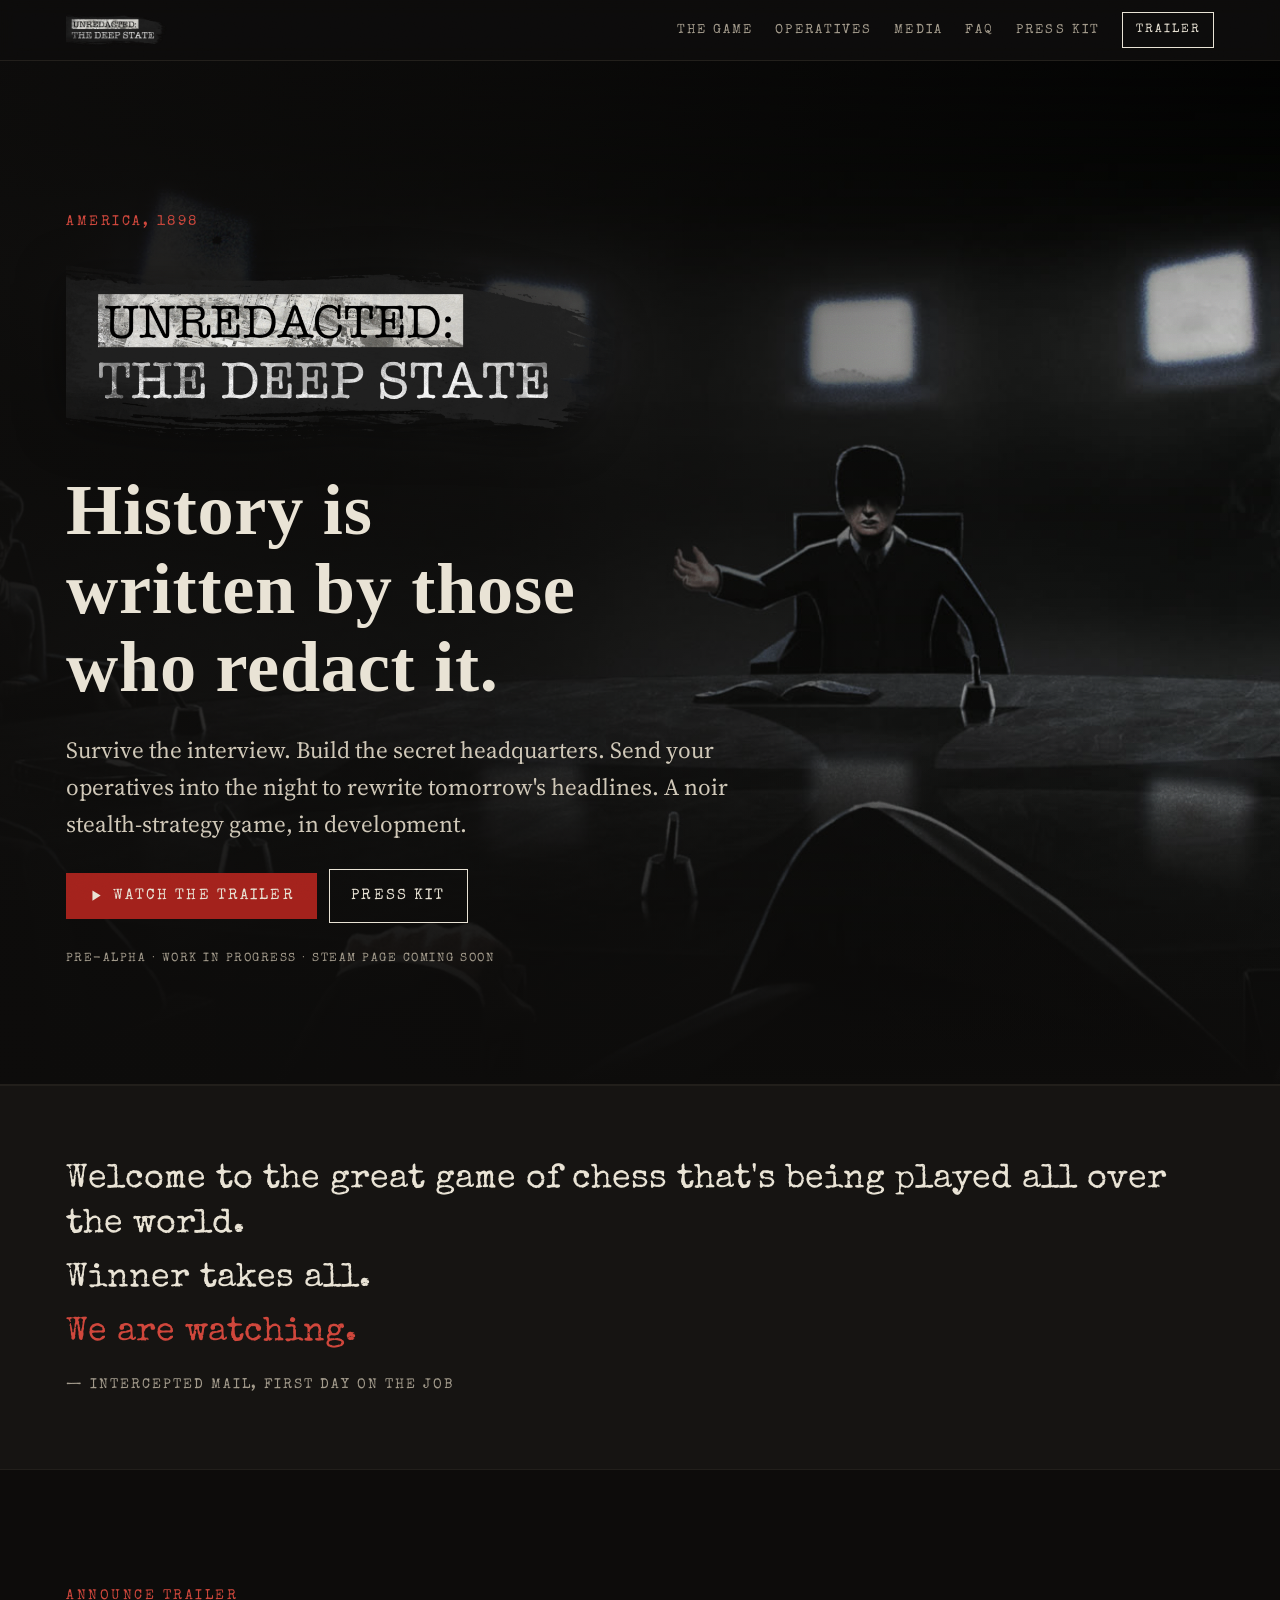
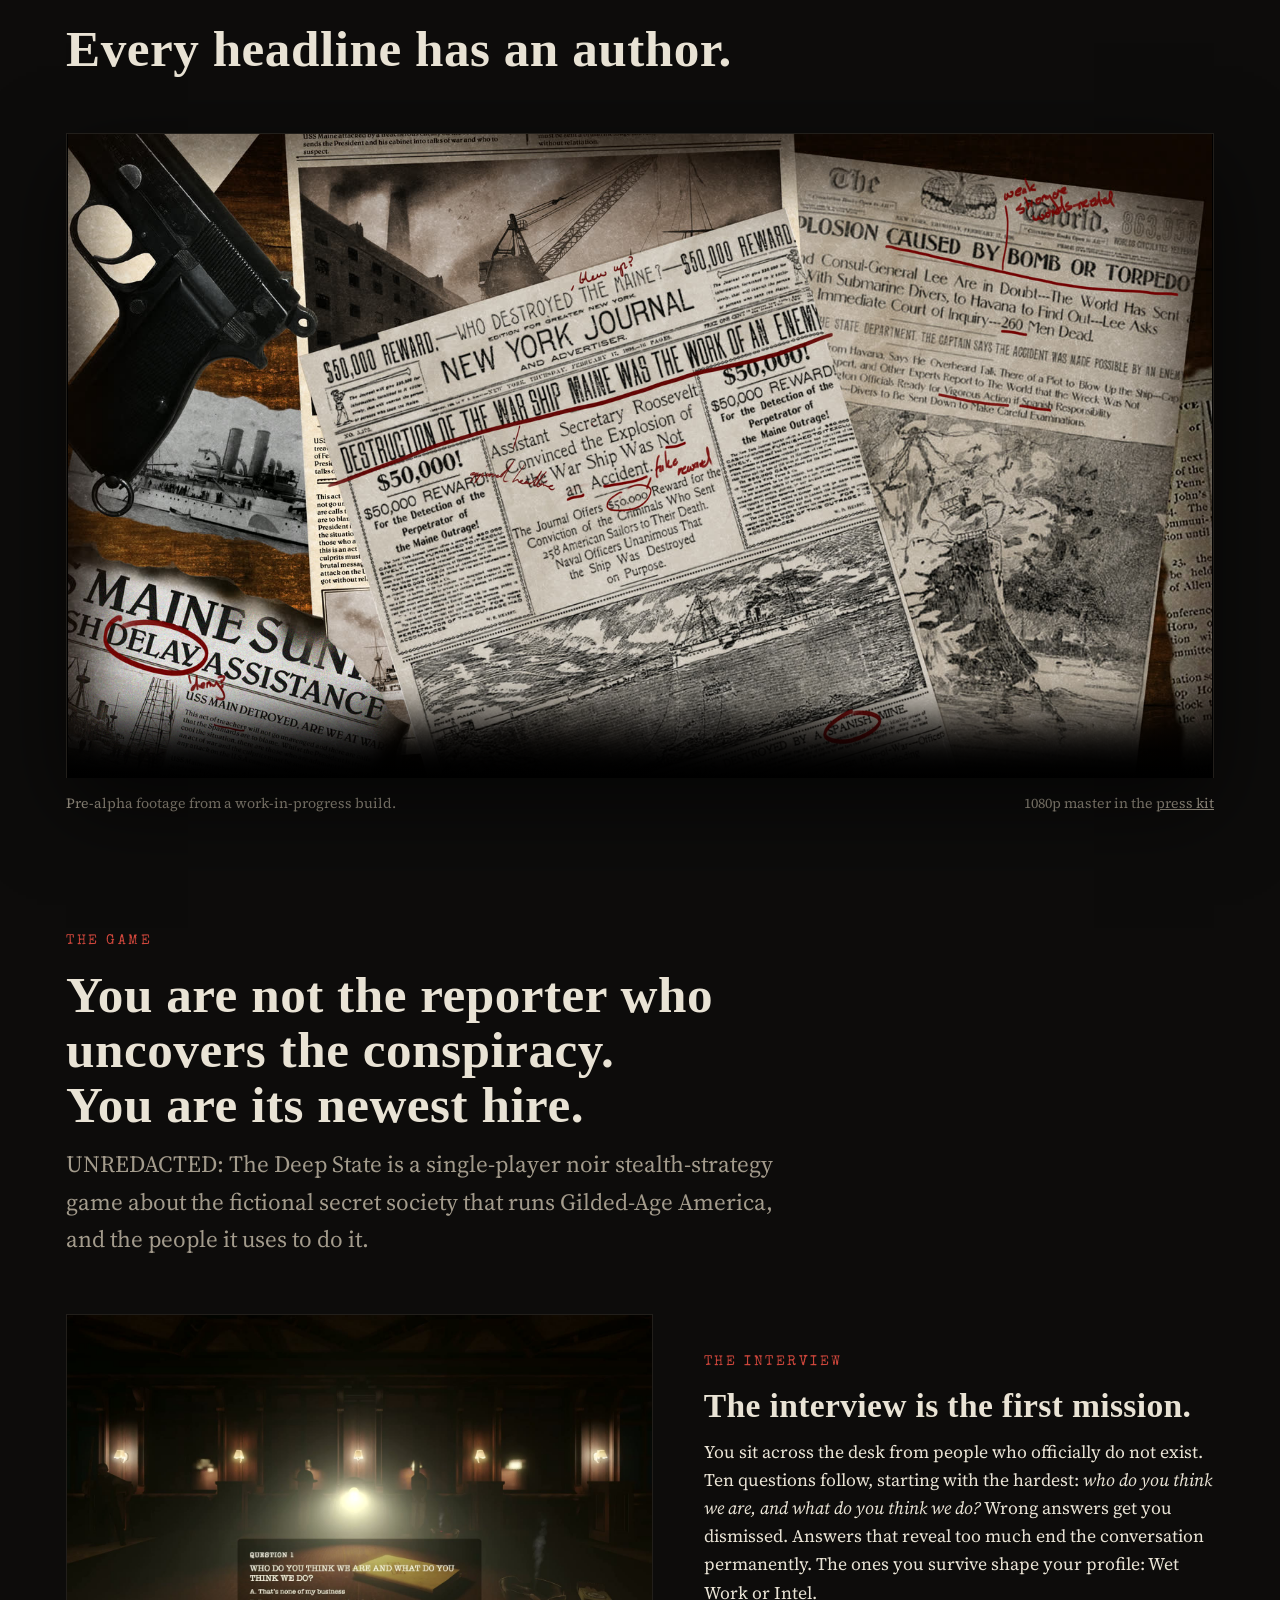
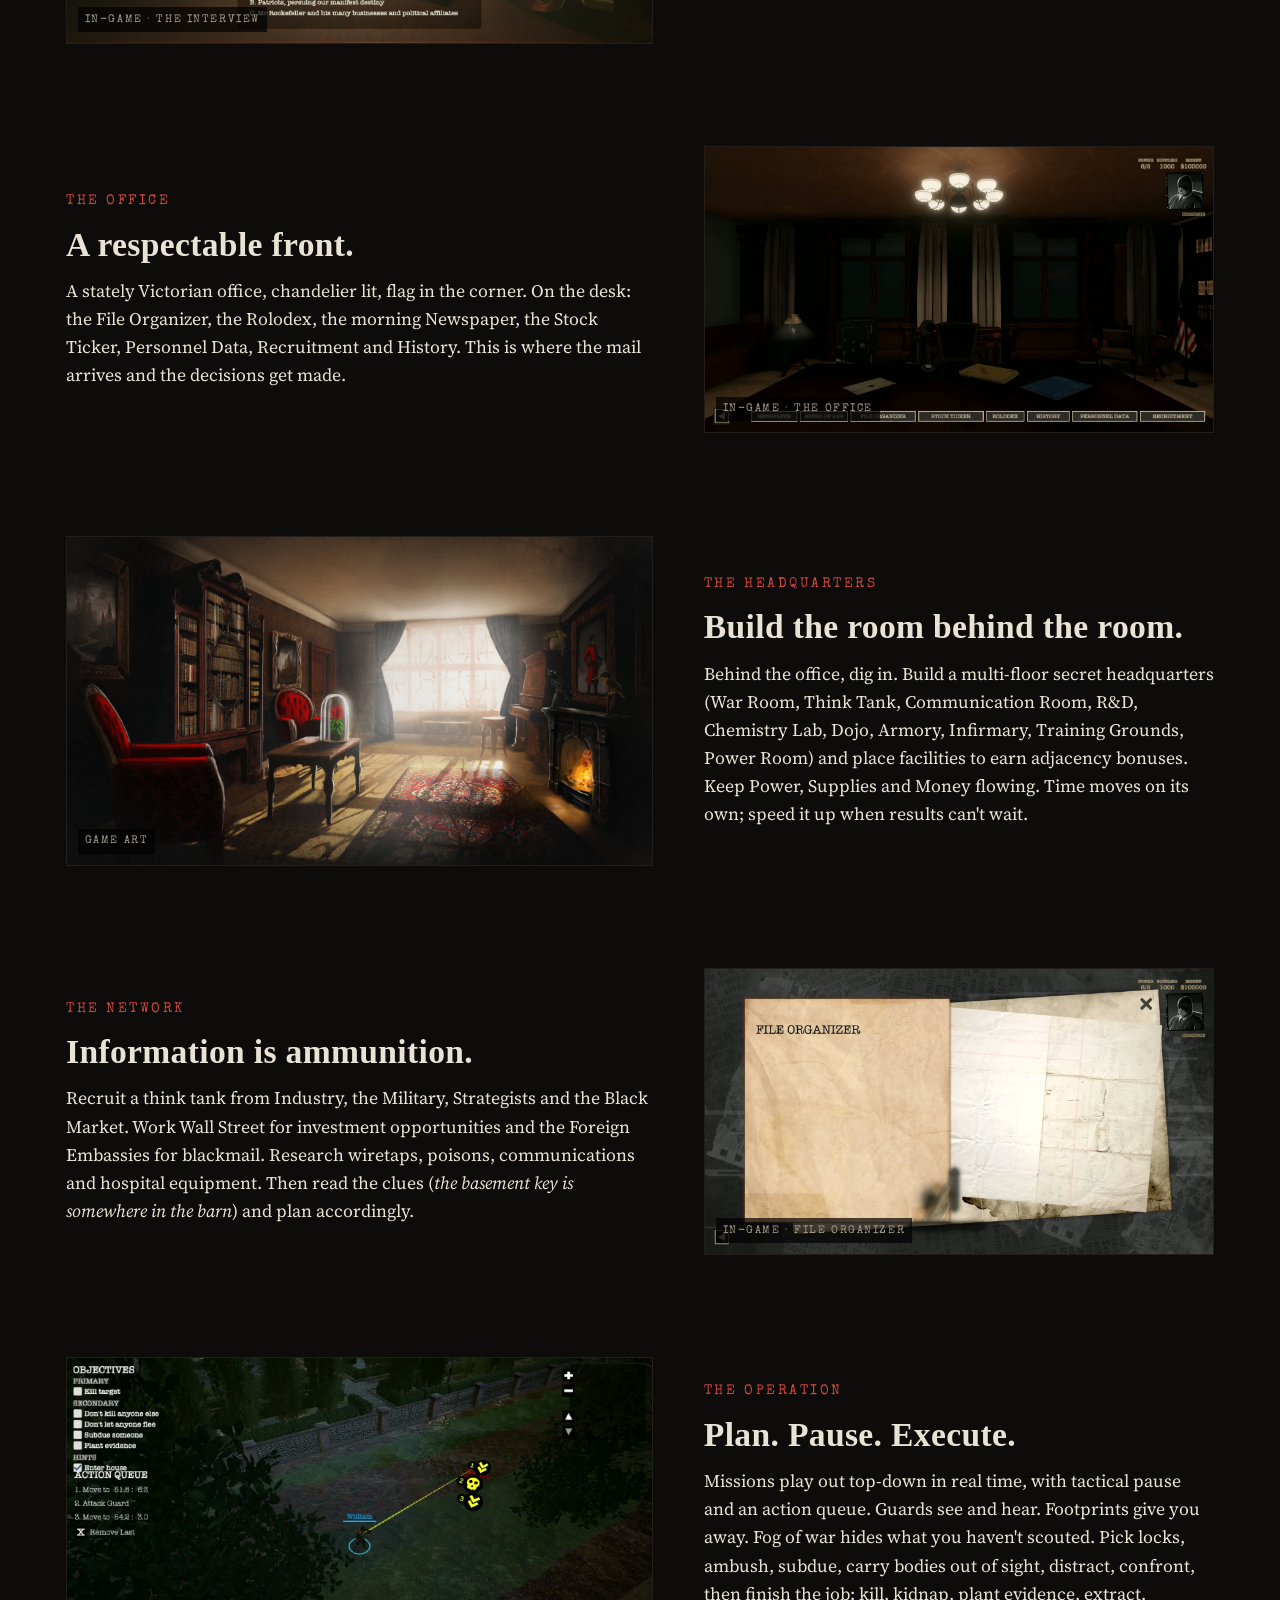
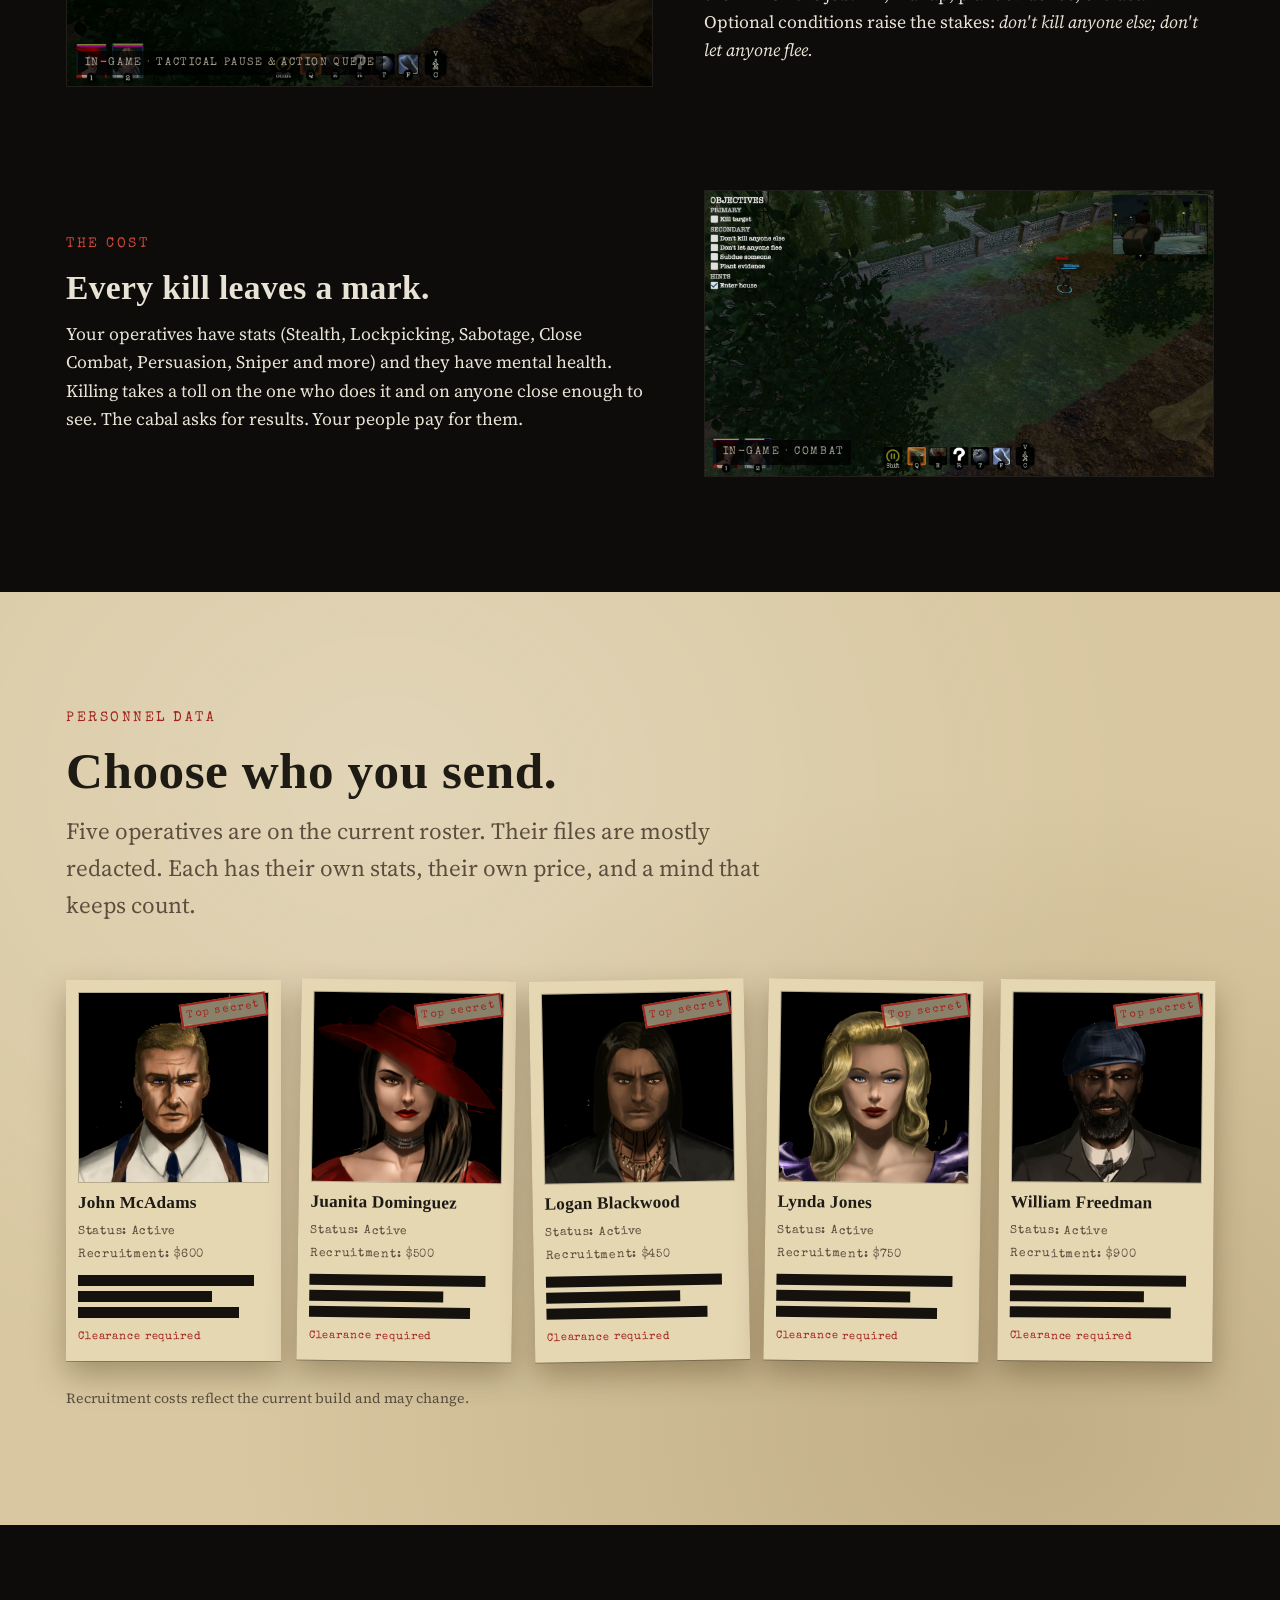
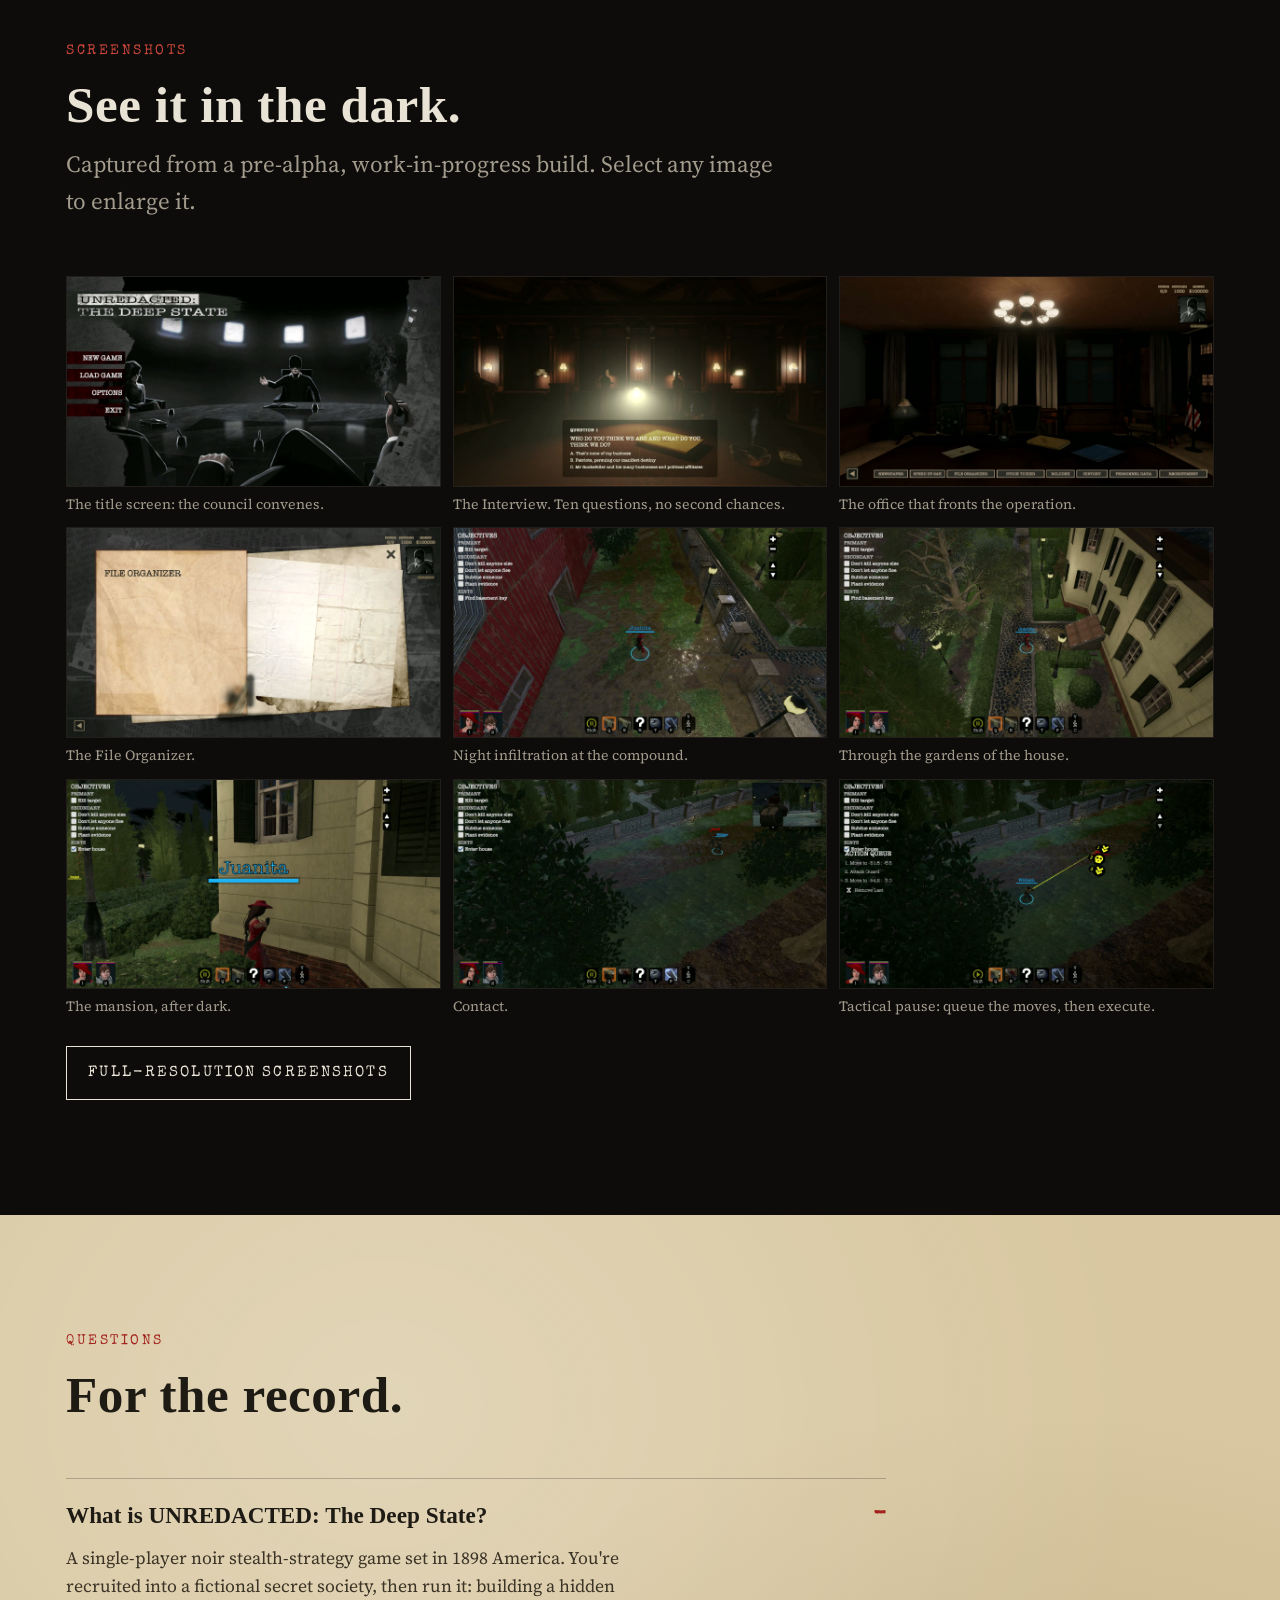
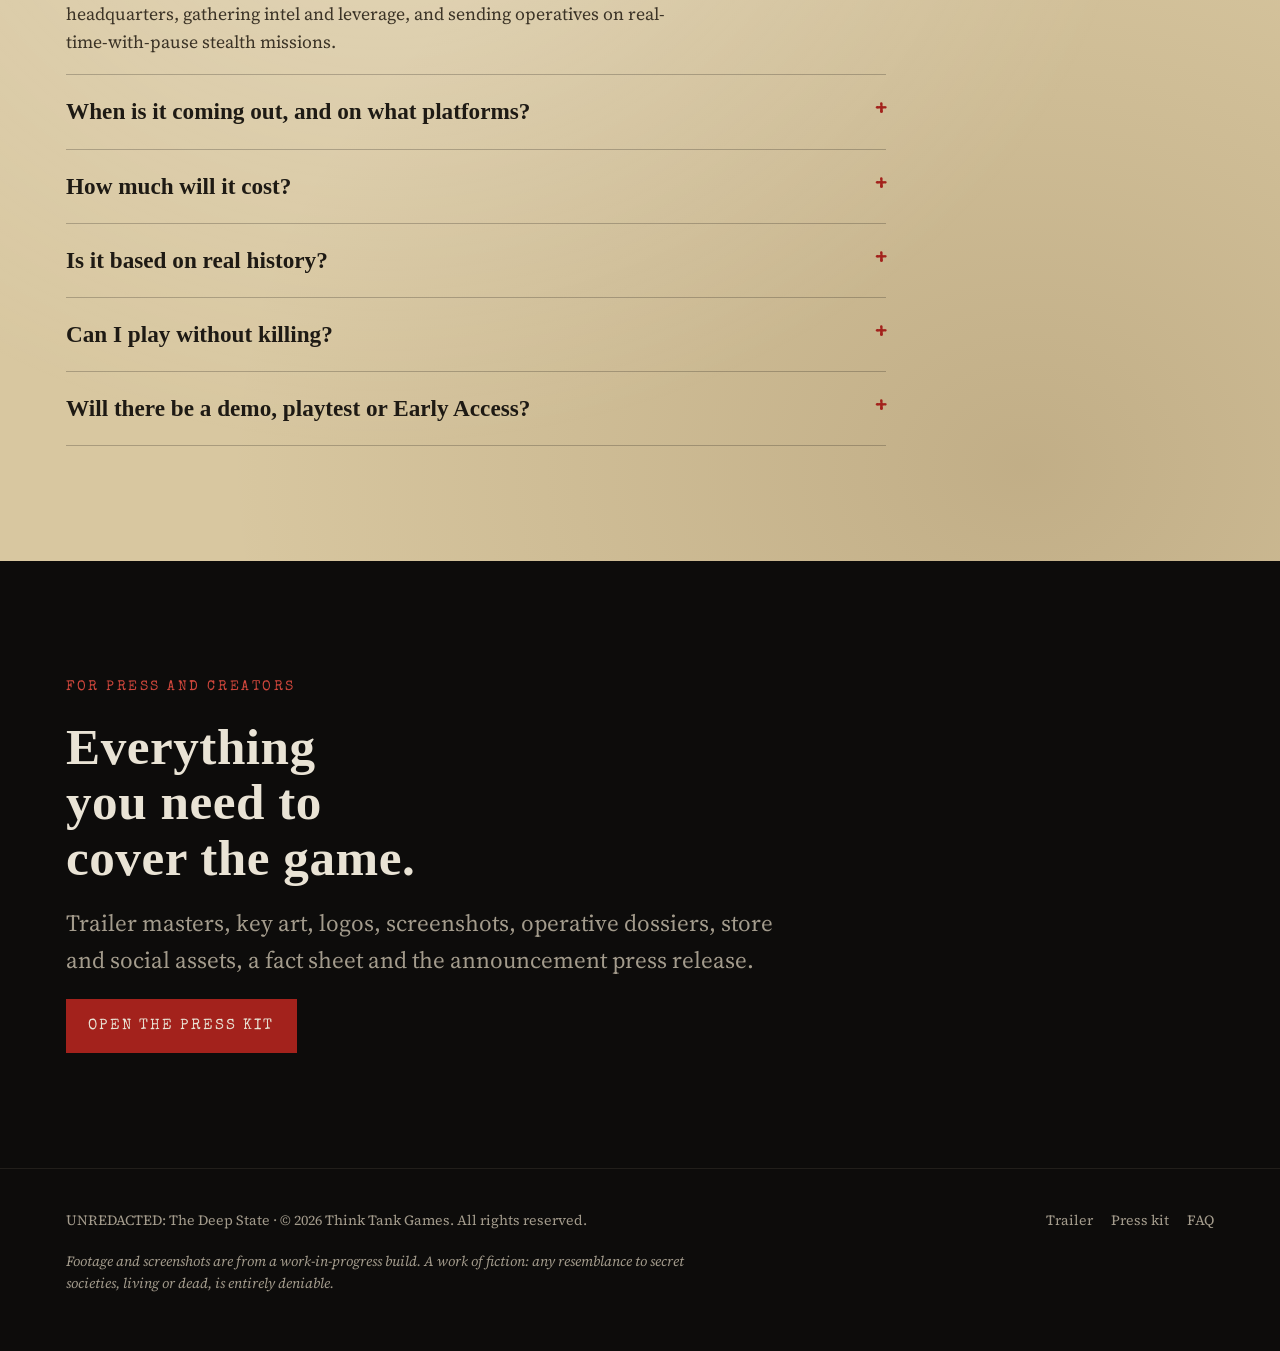
==== index.html @ 09335d9e "Launch UNREDACTED: The Deep State site and press kit Landing page, press kit with fact sheet, key ar" ====
<!doctype html>
<html lang="en">
<head>
<meta charset="utf-8">
<meta name="viewport" content="width=device-width, initial-scale=1, viewport-fit=cover">
<title>UNREDACTED: The Deep State</title>
<meta name="description" content="A noir stealth-strategy game set in 1898 America. Survive the interview, build a secret headquarters, and send operatives into the night to rewrite tomorrow's headlines.">
<meta name="theme-color" content="#0d0c0b">
<link rel="icon" type="image/png" sizes="32x32" href="assets/img/favicon-32.png">
<link rel="apple-touch-icon" href="assets/img/apple-touch-icon.png">
<meta property="og:type" content="website">
<meta property="og:title" content="UNREDACTED: The Deep State">
<meta property="og:description" content="History is written by those who redact it. A noir stealth-strategy game set in 1898 America.">
<meta property="og:image" content="https://remiclassic.github.io/unredacted/assets/img/og.jpg">
<meta property="og:url" content="https://remiclassic.github.io/unredacted/">
<meta name="twitter:card" content="summary_large_image">
<meta name="twitter:image" content="https://remiclassic.github.io/unredacted/assets/img/og.jpg">
<link rel="preconnect" href="https://fonts.googleapis.com">
<link rel="preconnect" href="https://fonts.gstatic.com" crossorigin>
<link rel="stylesheet" href="https://fonts.googleapis.com/css2?family=Old+Standard+TT:wght@400;700&family=Source+Serif+4:ital,opsz,wght@0,8..60,400;0,8..60,600;1,8..60,400&family=Special+Elite&display=swap">
<link rel="stylesheet" href="assets/css/site.css?v=mwt9bfy9">
</head>
<body>

<header class="site-head">
  <div class="wrap">
    <a class="brand" href="./" aria-label="UNREDACTED: The Deep State home"><img src="assets/img/logo.png" alt="UNREDACTED: The Deep State" width="1024" height="340"></a>
    <nav class="nav" aria-label="Main">
      <a href="#game">The Game</a>
      <a href="#operatives">Operatives</a>
      <a href="#media">Media</a>
      <a href="#faq">FAQ</a>
      <a class="keep" href="presskit/">Press Kit</a>
      <a class="btn keep" href="#trailer">Trailer</a>
    </nav>
  </div>
</header>

<main>
  <section class="hero">
    <div class="hero-media" aria-hidden="true">
      <video autoplay muted loop playsinline preload="auto" poster="assets/img/hero-poster.jpg">
        <source src="assets/video/hero-loop.mp4" type="video/mp4">
      </video>
    </div>
    <div class="wrap">
      <span class="label">America, 1898</span>
      <img class="hero-logo" src="assets/img/logo.png" alt="UNREDACTED: The Deep State" width="1024" height="340">
      <h1>History is written by those who <span class="redact">redact</span> it.</h1>
      <p class="lede">Survive the interview. Build the secret headquarters. Send your operatives into the night to rewrite tomorrow's headlines. A noir stealth-strategy game, in development.</p>
      <div class="btns">
        <button class="btn primary" type="button" data-play-trailer>
          <svg viewBox="0 0 24 24" aria-hidden="true"><path d="M7 4v16l13-8z"/></svg>Watch the trailer
        </button>
        <a class="btn" href="presskit/">Press kit</a>
      </div>
      <p class="fine">Pre-alpha · Work in progress · Steam page coming soon</p>
    </div>
  </section>

  <section class="band tight raised" aria-label="Intercepted correspondence">
    <div class="wrap">
      <blockquote class="wire" style="margin:0">
        <span>Welcome to the great game of chess that's being played all over the world.</span>
        <span>Winner takes all.</span>
        <span class="hit">We are watching.</span>
      </blockquote>
      <p class="wire-src">— Intercepted mail, first day on the job</p>
    </div>
  </section>

  <section class="band" id="trailer">
    <div class="wrap">
      <div class="sec-head">
        <span class="label">Announce trailer</span>
        <h2>Every headline has an author.</h2>
      </div>
      <div class="player">
        <video id="trailer-video" controls preload="metadata" playsinline poster="assets/img/trailer-poster.jpg">
          <source src="assets/video/trailer-720p.mp4" type="video/mp4">
          Your browser can't play this video. <a href="assets/video/trailer-720p.mp4">Download the trailer</a>.
        </video>
      </div>
      <div class="player-cap">
        <span>Pre-alpha footage from a work-in-progress build.</span>
        <span>1080p master in the <a href="presskit/#videos">press kit</a></span>
      </div>
    </div>
  </section>

  <section class="band" id="game" style="padding-top:0">
    <div class="wrap">
      <div class="sec-head">
        <span class="label">The game</span>
        <h2>You are not the reporter who uncovers the conspiracy. You are its newest hire.</h2>
        <p class="lede">UNREDACTED: The Deep State is a single-player noir stealth-strategy game about the fictional secret society that runs Gilded-Age America, and the people it uses to do it.</p>
      </div>

      <div class="features">
        <article class="feature">
          <div class="feature-media"><img src="assets/img/feat-interview.jpg" alt="The interview hall: a lamp-lit desk and a question card reading 'Who do you think we are and what do you think we do?'" loading="lazy" width="1920" height="1080"><span class="tag">In-game · The Interview</span></div>
          <div class="feature-copy">
            <span class="label">The Interview</span>
            <h3>The interview is the first mission.</h3>
            <p>You sit across the desk from people who officially do not exist. Ten questions follow, starting with the hardest: <em>who do you think we are, and what do you think we do?</em> Wrong answers get you dismissed. Answers that reveal too much end the conversation permanently. The ones you survive shape your profile: Wet Work or Intel.</p>
          </div>
        </article>

        <article class="feature">
          <div class="feature-media"><img src="assets/img/feat-office.jpg" alt="The chandelier-lit Victorian office that fronts the headquarters" loading="lazy" width="1920" height="1080"><span class="tag">In-game · The Office</span></div>
          <div class="feature-copy">
            <span class="label">The Office</span>
            <h3>A respectable front.</h3>
            <p>A stately Victorian office, chandelier lit, flag in the corner. On the desk: the File Organizer, the Rolodex, the morning Newspaper, the Stock Ticker, Personnel Data, Recruitment and History. This is where the mail arrives and the decisions get made.</p>
          </div>
        </article>

        <article class="feature">
          <div class="feature-media"><img src="assets/img/feat-hq.jpg" alt="Painted interior of the cabal's Victorian office with red armchairs and a fireplace" loading="lazy" width="1920" height="1080"><span class="tag">Game art</span></div>
          <div class="feature-copy">
            <span class="label">The Headquarters</span>
            <h3>Build the room behind the room.</h3>
            <p>Behind the office, dig in. Build a multi-floor secret headquarters (War Room, Think Tank, Communication Room, R&amp;D, Chemistry Lab, Dojo, Armory, Infirmary, Training Grounds, Power Room) and place facilities to earn adjacency bonuses. Keep Power, Supplies and Money flowing. Time moves on its own; speed it up when results can't wait.</p>
          </div>
        </article>

        <article class="feature">
          <div class="feature-media"><img src="assets/img/feat-network.jpg" alt="The File Organizer: dossiers spread across the desk" loading="lazy" width="1920" height="1080"><span class="tag">In-game · File Organizer</span></div>
          <div class="feature-copy">
            <span class="label">The Network</span>
            <h3>Information is ammunition.</h3>
            <p>Recruit a think tank from Industry, the Military, Strategists and the Black Market. Work Wall Street for investment opportunities and the Foreign Embassies for blackmail. Research wiretaps, poisons, communications and hospital equipment. Then read the clues (<em>the basement key is somewhere in the barn</em>) and plan accordingly.</p>
          </div>
        </article>

        <article class="feature">
          <div class="feature-media"><img src="assets/img/feat-operation.jpg" alt="Tactical pause: the action queue lists the operative's planned moves and an attack on a guard" loading="lazy" width="1920" height="1080"><span class="tag">In-game · Tactical pause &amp; action queue</span></div>
          <div class="feature-copy">
            <span class="label">The Operation</span>
            <h3>Plan. Pause. Execute.</h3>
            <p>Missions play out top-down in real time, with tactical pause and an action queue. Guards see and hear. Footprints give you away. Fog of war hides what you haven't scouted. Pick locks, ambush, subdue, carry bodies out of sight, distract, confront, then finish the job: kill, kidnap, plant evidence, extract. Optional conditions raise the stakes: <em>don't kill anyone else; don't let anyone flee.</em></p>
          </div>
        </article>

        <article class="feature">
          <div class="feature-media"><img src="assets/img/feat-cost.jpg" alt="An operative confronts an armed guard on the grounds at night" loading="lazy" width="1920" height="1080"><span class="tag">In-game · Combat</span></div>
          <div class="feature-copy">
            <span class="label">The Cost</span>
            <h3>Every kill leaves a mark.</h3>
            <p>Your operatives have stats (Stealth, Lockpicking, Sabotage, Close Combat, Persuasion, Sniper and more) and they have mental health. Killing takes a toll on the one who does it and on anyone close enough to see. The cabal asks for results. Your people pay for them.</p>
          </div>
        </article>
      </div>
    </div>
  </section>

  <section class="band paper" id="operatives">
    <div class="wrap">
      <div class="sec-head">
        <span class="label">Personnel data</span>
        <h2>Choose who you send.</h2>
        <p class="lede">Five operatives are on the current roster. Their files are mostly redacted. Each has their own stats, their own price, and a mind that keeps count.</p>
      </div>
      <div class="ops">
        <article class="op" tabindex="0">
          <img src="assets/img/op-john-mcadams.jpg" alt="Painted portrait of John McAdams" loading="lazy" width="512" height="512">
          <span class="stamp">Top secret</span>
          <h3>John McAdams</h3>
          <div class="meta"><span>Status: Active</span><span>Recruitment: $600</span></div>
          <div class="lines" aria-hidden="true"><i></i><i></i><i></i></div>
          <span class="reveal" data-reveal>Clearance required</span>
        </article>
        <article class="op" tabindex="0">
          <img src="assets/img/op-juanita-dominguez.jpg" alt="Painted portrait of Juanita Dominguez" loading="lazy" width="512" height="512">
          <span class="stamp">Top secret</span>
          <h3>Juanita Dominguez</h3>
          <div class="meta"><span>Status: Active</span><span>Recruitment: $500</span></div>
          <div class="lines" aria-hidden="true"><i></i><i></i><i></i></div>
          <span class="reveal" data-reveal>Clearance required</span>
        </article>
        <article class="op" tabindex="0">
          <img src="assets/img/op-logan-blackwood.jpg" alt="Painted portrait of Logan Blackwood" loading="lazy" width="512" height="512">
          <span class="stamp">Top secret</span>
          <h3>Logan Blackwood</h3>
          <div class="meta"><span>Status: Active</span><span>Recruitment: $450</span></div>
          <div class="lines" aria-hidden="true"><i></i><i></i><i></i></div>
          <span class="reveal" data-reveal>Clearance required</span>
        </article>
        <article class="op" tabindex="0">
          <img src="assets/img/op-lynda-jones.jpg" alt="Painted portrait of Lynda Jones" loading="lazy" width="512" height="512">
          <span class="stamp">Top secret</span>
          <h3>Lynda Jones</h3>
          <div class="meta"><span>Status: Active</span><span>Recruitment: $750</span></div>
          <div class="lines" aria-hidden="true"><i></i><i></i><i></i></div>
          <span class="reveal" data-reveal>Clearance required</span>
        </article>
        <article class="op" tabindex="0">
          <img src="assets/img/op-william-freedman.jpg" alt="Painted portrait of William Freedman" loading="lazy" width="512" height="512">
          <span class="stamp">Top secret</span>
          <h3>William Freedman</h3>
          <div class="meta"><span>Status: Active</span><span>Recruitment: $900</span></div>
          <div class="lines" aria-hidden="true"><i></i><i></i><i></i></div>
          <span class="reveal" data-reveal>Clearance required</span>
        </article>
      </div>
      <p class="ops-note small muted">Recruitment costs reflect the current build and may change.</p>
    </div>
  </section>

  <section class="band" id="media">
    <div class="wrap">
      <div class="sec-head">
        <span class="label">Screenshots</span>
        <h2>See it in the dark.</h2>
        <p class="lede">Captured from a pre-alpha, work-in-progress build. Select any image to enlarge it.</p>
      </div>
      <div class="gallery" id="gallery"><!-- filled by site.js from GALLERY --></div>
      <div class="btns" style="margin-top:28px">
        <a class="btn" href="presskit/#screenshots">Full-resolution screenshots</a>
      </div>
    </div>
  </section>

  <section class="band paper" id="faq">
    <div class="wrap">
      <div class="sec-head">
        <span class="label">Questions</span>
        <h2>For the record.</h2>
      </div>
      <div class="faq">
        <details open>
          <summary>What is UNREDACTED: The Deep State?</summary>
          <p>A single-player noir stealth-strategy game set in 1898 America. You're recruited into a fictional secret society, then run it: building a hidden headquarters, gathering intel and leverage, and sending operatives on real-time-with-pause stealth missions.</p>
        </details>
        <details>
          <summary>When is it coming out, and on what platforms?</summary>
          <p>The release window and platforms haven't been announced yet. The game is in development, and the Steam page is coming soon.</p>
        </details>
        <details>
          <summary>How much will it cost?</summary>
          <p>Pricing will be announced ahead of release.</p>
        </details>
        <details>
          <summary>Is it based on real history?</summary>
          <p>It's historical fiction. The setting is real (Gilded-Age America and the run-up to the Spanish-American War) but the cabal and its operations are invented. It's a pulp conspiracy story, not a statement about modern politics.</p>
        </details>
        <details>
          <summary>Can I play without killing?</summary>
          <p>Missions include non-lethal tools like subduing and distracting, and some objectives require you not to kill anyone else. Killing also has a mental-health cost for your operatives. How far a fully non-lethal approach can go is still being tuned during development.</p>
        </details>
        <details>
          <summary>Will there be a demo, playtest or Early Access?</summary>
          <p>Not announced yet. Supported languages and Steam Deck compatibility are also still to be decided.</p>
        </details>
      </div>
    </div>
  </section>

  <section class="band">
    <div class="wrap cta">
      <span class="label">For press and creators</span>
      <h2>Everything you need to cover the game.</h2>
      <p class="lede">Trailer masters, key art, logos, screenshots, operative dossiers, store and social assets, a fact sheet and the announcement press release.</p>
      <div class="btns"><a class="btn primary" href="presskit/">Open the press kit</a></div>
    </div>
  </section>
</main>

<footer class="site-foot">
  <div class="wrap">
    <div class="foot-row">
      <span>UNREDACTED: The Deep State · © 2026 Think Tank Games. All rights reserved.</span>
      <nav class="foot-links" aria-label="Footer">
        <a href="#trailer">Trailer</a><a href="presskit/">Press kit</a><a href="#faq">FAQ</a>
      </nav>
    </div>
    <p class="disclaimer">Footage and screenshots are from a work-in-progress build. A work of fiction: any resemblance to secret societies, living or dead, is entirely deniable.</p>
  </div>
</footer>

<dialog class="lb" id="lightbox" aria-label="Enlarged media">
  <div class="lb-bar"><span id="lb-cap"></span><button type="button" data-close>Close</button></div>
  <div id="lb-body"></div>
</dialog>

<script src="assets/js/site.js?v=mwt9bfy9"></script>
</body>
</html>
---- assets/css/site.css ----
/* UNREDACTED: The Deep State — site styles
   Layout concept: a classified case file. Full-bleed dark "night" bands alternate with
   lighter "paper" bands; redaction bars are the one signature motif (headlines unredact,
   dossier cards reveal on hover). Single deliberate dark theme. */
:root {
  --ink: #0d0c0b;          /* page ground: night / printer's ink */
  --ink-2: #161412;        /* raised night surface */
  --ink-3: #221f1b;        /* hairlines, wells */
  --newsprint: #e9e3d5;    /* primary text on night */
  --smoke: #a39b8c;        /* secondary text on night */
  --paper: #d8c7a0;        /* aged dossier paper */
  --paper-ink: #1e1a14;    /* text on paper */
  --paper-muted: #5a4f3e;  /* secondary text on paper */
  --red: #a3221c;          /* editor's red ink (fills, stamps) */
  --red-bright: #d0473c;   /* red ink for text on night (contrast) */

  --f-display: "Old Standard TT", "Times New Roman", Georgia, serif;
  --f-body: "Source Serif 4", "Iowan Old Style", Georgia, serif;
  --f-type: "Special Elite", "Courier New", Courier, monospace;

  --step--1: clamp(0.82rem, 0.8rem + 0.1vw, 0.9rem);
  --step-0: clamp(1rem, 0.96rem + 0.2vw, 1.1rem);
  --step-1: clamp(1.2rem, 1.1rem + 0.5vw, 1.45rem);
  --step-2: clamp(1.5rem, 1.3rem + 1vw, 2.1rem);
  --step-3: clamp(2rem, 1.6rem + 2vw, 3.2rem);
  --step-4: clamp(2.5rem, 1.8rem + 3.4vw, 4.6rem);

  --wrap: 1180px;
  --gutter-l: max(16px, env(safe-area-inset-left, 0px));
  --gutter-r: max(16px, env(safe-area-inset-right, 0px));
  color-scheme: dark;
}

*, *::before, *::after { box-sizing: border-box; }
html { scroll-behavior: smooth; }
@media (prefers-reduced-motion: reduce) { html { scroll-behavior: auto; } }
body {
  margin: 0;
  background: var(--ink);
  color: var(--newsprint);
  font-family: var(--f-body);
  font-size: var(--step-0);
  line-height: 1.6;
  -webkit-font-smoothing: antialiased;
  overflow-x: hidden;
}
img, video { max-width: 100%; height: auto; display: block; }
a { color: inherit; }
:focus-visible { outline: 2px solid var(--red-bright); outline-offset: 3px; }
::selection { background: var(--red); color: var(--newsprint); }

/* film grain overlay */
body::after {
  content: ""; position: fixed; inset: 0; pointer-events: none; z-index: 100;
  opacity: .07; mix-blend-mode: overlay;
  background-image: url("data:image/svg+xml;utf8,<svg xmlns='http://www.w3.org/2000/svg' width='180' height='180'><filter id='n'><feTurbulence type='fractalNoise' baseFrequency='.85' numOctaves='2' stitchTiles='stitch'/></filter><rect width='100%' height='100%' filter='url(%23n)'/></svg>");
}

.wrap {
  max-width: var(--wrap); margin-inline: auto;
  padding-left: var(--gutter-l); padding-right: var(--gutter-r);
}

/* ---------- type ---------- */
h1, h2, h3 { font-family: var(--f-display); font-weight: 700; line-height: 1.08; margin: 0; text-wrap: balance; letter-spacing: .01em; }
h2 { font-size: var(--step-3); }
h3 { font-size: var(--step-2); }
p { margin: 0; }
.label {
  font-family: var(--f-type); font-size: var(--step--1); letter-spacing: .18em; text-transform: uppercase;
  color: var(--red-bright);
}
.lede { font-size: var(--step-1); color: var(--smoke); max-width: 60ch; }
.prose { display: grid; gap: 1em; max-width: 64ch; }
.prose em { color: var(--newsprint); }
.muted { color: var(--smoke); }
.small { font-size: var(--step--1); }

/* redaction bar motif: the bar sits over the word, then slides off */
.redact { position: relative; display: inline-block; white-space: nowrap; }
.redact::after {
  content: ""; position: absolute; left: -.08em; right: -.08em; top: .12em; bottom: .02em;
  background: #000; transform-origin: right center; transform: scaleX(0);
  animation: unredact 1.1s cubic-bezier(.7,0,.2,1) .5s backwards;
}
.redact.d2::after { animation-delay: 1s; }
@keyframes unredact { from { transform: scaleX(1); } to { transform: scaleX(0); } }
@media (prefers-reduced-motion: reduce) { .redact::after { animation: none; } }
.bar { background: currentColor; color: inherit; border-radius: 1px; user-select: none; }

/* ---------- buttons ---------- */
.btns { display: flex; flex-wrap: wrap; gap: 12px; align-items: center; }
.btn {
  display: inline-flex; align-items: center; gap: .6em;
  font-family: var(--f-type); font-size: .95rem; letter-spacing: .14em; text-transform: uppercase;
  padding: .9em 1.4em; border: 1px solid var(--newsprint); color: var(--newsprint);
  background: transparent; text-decoration: none; cursor: pointer; transition: background .2s, color .2s, border-color .2s;
}
.btn:hover { background: var(--newsprint); color: var(--ink); }
.btn.primary { background: var(--red); border-color: var(--red); }
.btn.primary:hover { background: #bf2b23; border-color: #bf2b23; color: var(--newsprint); }
.btn[aria-disabled="true"] { opacity: .55; cursor: default; }
.btn[aria-disabled="true"]:hover { background: transparent; color: var(--newsprint); }
.btn svg { width: 1em; height: 1em; fill: currentColor; }

/* ---------- header ---------- */
.site-head {
  position: sticky; top: env(safe-area-inset-top, 0px); z-index: 50;
  background: rgba(13,12,11,.82); backdrop-filter: blur(8px); -webkit-backdrop-filter: blur(8px);
  border-bottom: 1px solid var(--ink-3);
}
.site-head .wrap { display: flex; align-items: center; justify-content: space-between; gap: 16px; min-height: 60px; }
.brand { display: flex; align-items: center; gap: 10px; text-decoration: none; }
.brand img { height: 34px; width: auto; }
.nav { display: flex; gap: 22px; align-items: center; }
.nav a { font-family: var(--f-type); font-size: .82rem; letter-spacing: .16em; text-transform: uppercase; text-decoration: none; color: var(--smoke); }
.nav a:hover, .nav a[aria-current="page"] { color: var(--newsprint); }
.nav .btn { padding: .55em 1em; font-size: .78rem; color: var(--newsprint); }
@media (max-width: 760px) { .nav a:not(.keep) { display: none; } }

/* ---------- hero ---------- */
.hero { position: relative; isolation: isolate; overflow: hidden; border-bottom: 1px solid var(--ink-3); }
.hero-media { position: absolute; inset: 0; z-index: -1; }
.hero-media video, .hero-media img { width: 100%; height: 100%; object-fit: cover; }
.hero-media::after {
  content: ""; position: absolute; inset: 0;
  background:
    linear-gradient(90deg, rgba(13,12,11,.94) 0%, rgba(13,12,11,.72) 42%, rgba(13,12,11,.15) 100%),
    linear-gradient(0deg, var(--ink) 0%, rgba(13,12,11,0) 35%);
}
.hero .wrap { padding-block: clamp(72px, 12vw, 150px) clamp(64px, 9vw, 120px); display: grid; gap: 26px; justify-items: start; }
.hero-logo { width: min(560px, 92%); height: auto; filter: drop-shadow(0 6px 24px rgba(0,0,0,.6)); }
.hero h1 { font-size: var(--step-4); max-width: 15ch; }
.hero .lede { color: #cfc7b7; }
.hero .fine { font-family: var(--f-type); font-size: .78rem; letter-spacing: .12em; text-transform: uppercase; color: var(--smoke); }

/* ---------- bands ---------- */
.band { padding-block: clamp(64px, 9vw, 120px); }
.band.tight { padding-block: clamp(40px, 6vw, 72px); }
.band.raised { background: var(--ink-2); border-block: 1px solid var(--ink-3); }
.band.paper {
  background: var(--paper); color: var(--paper-ink);
  background-image: radial-gradient(ellipse at 30% 20%, rgba(255,255,255,.25), transparent 60%), radial-gradient(ellipse at 80% 90%, rgba(90,60,20,.18), transparent 55%);
}
.band.paper .label { color: var(--red); }
.band.paper .lede, .band.paper .muted { color: var(--paper-muted); }
.sec-head { display: grid; gap: 14px; margin-bottom: clamp(32px, 5vw, 56px); max-width: 760px; }

/* intro quote strip */
.wire { font-family: var(--f-type); font-size: var(--step-2); line-height: 1.35; display: grid; gap: .25em; }
.wire span { display: block; }
.wire .hit { color: var(--red-bright); }
.wire-src { margin-top: 18px; font-family: var(--f-type); color: var(--smoke); font-size: var(--step--1); letter-spacing: .14em; text-transform: uppercase; }

/* trailer */
.player { position: relative; aspect-ratio: 16/9; background: #000; border: 1px solid var(--ink-3); box-shadow: 0 30px 80px rgba(0,0,0,.6); max-width: 100%; }
.player video { width: 100%; height: 100%; object-fit: contain; }
.player-cap { display: flex; flex-wrap: wrap; justify-content: space-between; gap: 8px 24px; margin-top: 14px; color: var(--smoke); font-size: var(--step--1); }

/* features */
.features { display: grid; gap: clamp(56px, 8vw, 104px); }
.feature { display: grid; grid-template-columns: 1.15fr 1fr; gap: clamp(24px, 4vw, 56px); align-items: center; }
.feature:nth-child(even) .feature-media { order: 2; }
.feature-media { position: relative; }
.feature-media img, .feature-media video { width: 100%; aspect-ratio: 16/9; object-fit: cover; border: 1px solid var(--ink-3); }
.feature-media .tag {
  position: absolute; left: 12px; bottom: 12px; font-family: var(--f-type); font-size: .7rem; letter-spacing: .14em;
  text-transform: uppercase; background: rgba(0,0,0,.7); padding: .3em .6em; color: var(--smoke);
}
.feature-copy { display: grid; gap: 14px; min-width: 0; }
.feature-copy .num { font-family: var(--f-type); color: var(--smoke); font-size: var(--step--1); letter-spacing: .14em; }
@media (max-width: 820px) {
  .feature { grid-template-columns: 1fr; }
  .feature:nth-child(even) .feature-media { order: 0; }
}

/* operatives (dossiers) */
.ops { display: grid; grid-template-columns: repeat(5, 1fr); gap: 18px; }
@media (max-width: 1000px) { .ops { grid-template-columns: repeat(3, 1fr); } }
@media (max-width: 640px) { .ops { grid-template-columns: repeat(2, 1fr); } }
.op {
  position: relative; background: #e6d7b3; color: var(--paper-ink); padding: 12px 12px 16px;
  box-shadow: 0 1px 0 rgba(0,0,0,.25), 0 14px 30px rgba(60,40,10,.35);
  transform: rotate(var(--tilt, 0deg)); transition: transform .3s;
  display: grid; gap: 10px; align-content: start;
}
.op:nth-child(2n) { --tilt: .8deg; } .op:nth-child(3n) { --tilt: -1deg; } .op:nth-child(5n) { --tilt: .5deg; }
.op:hover { transform: rotate(0) translateY(-4px); }
.op img { width: 100%; aspect-ratio: 1; object-fit: cover; filter: sepia(.25) contrast(1.05); border: 1px solid rgba(0,0,0,.2); }
.op .stamp {
  position: absolute; top: 18px; right: 14px; transform: rotate(-9deg);
  font-family: var(--f-type); font-size: .66rem; letter-spacing: .16em; color: var(--red);
  border: 2px solid var(--red); padding: .15em .4em; background: rgba(230,215,179,.6);
}
.op h3 { font-size: 1.08rem; line-height: 1.15; }
.op .meta { font-family: var(--f-type); font-size: .74rem; letter-spacing: .06em; color: var(--paper-muted); display: grid; gap: 4px; }
.op .lines { display: grid; gap: 5px; }
.op .lines i { display: block; height: .62em; background: #15120e; }
.op .lines i:nth-child(1) { width: 92%; } .op .lines i:nth-child(2) { width: 70%; } .op .lines i:nth-child(3) { width: 84%; }
.op .reveal { font-family: var(--f-type); font-size: .68rem; letter-spacing: .08em; color: var(--red); min-height: 1.2em; }
.ops-note { margin-top: 26px; }

/* gallery */
.gallery { display: grid; grid-template-columns: repeat(3, 1fr); gap: 12px; }
@media (max-width: 820px) { .gallery { grid-template-columns: repeat(2, 1fr); } }
@media (max-width: 480px) { .gallery { grid-template-columns: 1fr; } }
.gallery button { padding: 0; border: 0; background: none; cursor: zoom-in; position: relative; display: block; width: 100%; }
.gallery img { width: 100%; aspect-ratio: 16/9; object-fit: cover; border: 1px solid var(--ink-3); transition: filter .25s, transform .25s; }
.gallery button:hover img { filter: brightness(1.12); }
.gallery figcaption { text-align: left; margin-top: 6px; font-size: var(--step--1); color: var(--smoke); }

/* lightbox / modal */
dialog.lb { border: 0; padding: 0; background: transparent; max-width: min(1600px, 96vw); width: 100%; color: var(--newsprint); }
dialog.lb::backdrop { background: rgba(0,0,0,.9); }
dialog.lb img, dialog.lb video { width: 100%; max-height: 86vh; object-fit: contain; background: #000; }
dialog.lb .lb-bar { display: flex; justify-content: space-between; align-items: center; gap: 12px; padding: 10px 2px; font-size: var(--step--1); color: var(--smoke); }
dialog.lb .lb-bar button { background: none; border: 1px solid var(--smoke); color: var(--newsprint); font-family: var(--f-type); letter-spacing: .12em; padding: .4em .8em; cursor: pointer; }

/* faq */
.faq { display: grid; gap: 0; max-width: 820px; }
.faq details { border-top: 1px solid rgba(30,26,20,.25); padding: 18px 0; }
.faq details:last-child { border-bottom: 1px solid rgba(30,26,20,.25); }
.faq summary { cursor: pointer; font-family: var(--f-display); font-weight: 700; font-size: var(--step-1); list-style: none; display: flex; justify-content: space-between; gap: 16px; }
.faq summary::-webkit-details-marker { display: none; }
.faq summary::after { content: "+"; font-family: var(--f-type); color: var(--red); }
.faq details[open] summary::after { content: "−"; }
.faq details p { margin-top: 10px; max-width: 68ch; color: #3b3326; }

/* cta band */
.cta { text-align: left; display: grid; gap: 20px; justify-items: start; }
.cta h2 { max-width: 18ch; }

/* footer */
.site-foot { border-top: 1px solid var(--ink-3); padding-block: 40px 56px; color: var(--smoke); font-size: var(--step--1); }
.site-foot .wrap { display: grid; gap: 18px; }
.foot-row { display: flex; flex-wrap: wrap; justify-content: space-between; gap: 16px; align-items: center; }
.foot-links { display: flex; flex-wrap: wrap; gap: 18px; }
.foot-links a { text-decoration: none; }
.foot-links a:hover { color: var(--newsprint); }
.disclaimer { font-style: italic; max-width: 80ch; }

/* ---------- press kit ---------- */
.pk-grid { display: grid; grid-template-columns: 300px 1fr; gap: clamp(24px, 4vw, 56px); align-items: start; }
@media (max-width: 900px) { .pk-grid { grid-template-columns: 1fr; } }
.pk-side { position: sticky; top: calc(env(safe-area-inset-top, 0px) + 84px); display: grid; gap: 22px; }
@media (max-width: 900px) { .pk-side { position: static; } }
.facts { border: 1px solid var(--ink-3); background: var(--ink-2); }
.facts dl { margin: 0; display: grid; }
.facts dl > div { display: grid; grid-template-columns: 110px 1fr; gap: 12px; padding: 10px 14px; border-bottom: 1px solid var(--ink-3); font-size: .92rem; }
.facts dl > div:last-child { border-bottom: 0; }
.facts dt { font-family: var(--f-type); font-size: .72rem; letter-spacing: .12em; text-transform: uppercase; color: var(--smoke); padding-top: .2em; }
.facts dd { margin: 0; min-width: 0; overflow-wrap: anywhere; }
.toc { display: grid; gap: 6px; font-family: var(--f-type); font-size: .82rem; letter-spacing: .1em; text-transform: uppercase; }
.toc a { text-decoration: none; color: var(--smoke); }
.toc a:hover { color: var(--newsprint); }
.pk-main { display: grid; gap: clamp(56px, 7vw, 88px); min-width: 0; }
.pk-sec { display: grid; gap: 20px; scroll-margin-top: 90px; min-width: 0; }
.pk-sec > h2 { font-size: var(--step-2); padding-bottom: 12px; border-bottom: 1px solid var(--ink-3); }
.pk-sec h3 { font-size: var(--step-1); }
.feat-list { margin: 0; padding: 0; list-style: none; display: grid; gap: 12px; }
.feat-list li { padding-left: 22px; position: relative; }
.feat-list li::before { content: ""; position: absolute; left: 0; top: .62em; width: 12px; height: .5em; background: var(--red); }
.feat-list strong { color: var(--newsprint); }
.assets { display: grid; grid-template-columns: repeat(auto-fill, minmax(240px, 1fr)); gap: 16px; }
.asset { background: var(--ink-2); border: 1px solid var(--ink-3); display: grid; grid-template-rows: auto 1fr; min-width: 0; }
.asset .thumb { aspect-ratio: 16/9; background: #000 center/contain no-repeat; display: grid; place-items: center; overflow: hidden; }
.asset .thumb.checker { background-color: #2a2622; background-image: linear-gradient(45deg,#332e29 25%,transparent 25%,transparent 75%,#332e29 75%),linear-gradient(45deg,#332e29 25%,transparent 25%,transparent 75%,#332e29 75%); background-size: 16px 16px; background-position: 0 0, 8px 8px; }
.asset .thumb img { width: 100%; height: 100%; object-fit: contain; }
.asset .thumb.cover img { object-fit: cover; }
.asset .body { padding: 12px 14px; display: grid; gap: 8px; align-content: space-between; }
.asset .name { font-size: .92rem; overflow-wrap: anywhere; }
.asset .dims { font-family: var(--f-type); font-size: .72rem; letter-spacing: .08em; color: var(--smoke); }
.dl { display: flex; flex-wrap: wrap; gap: 6px 14px; font-family: var(--f-type); font-size: .76rem; letter-spacing: .1em; text-transform: uppercase; }
.dl a { color: var(--red-bright); text-decoration: none; }
.dl a:hover { text-decoration: underline; }
.zips { display: grid; grid-template-columns: repeat(auto-fill, minmax(220px, 1fr)); gap: 10px; }
.zip { display: flex; justify-content: space-between; align-items: center; gap: 10px; padding: 14px 16px; border: 1px solid var(--ink-3); background: var(--ink-2); text-decoration: none; }
.zip:hover { border-color: var(--red-bright); }
.zip b { font-weight: 600; }
.zip span { font-family: var(--f-type); font-size: .72rem; color: var(--smoke); white-space: nowrap; }
.release { background: var(--paper); color: var(--paper-ink); padding: clamp(20px, 4vw, 44px); display: grid; gap: 1em; box-shadow: 0 20px 50px rgba(0,0,0,.4); }
.release h3 { font-size: var(--step-2); }
.release h4 { margin: 0; font-family: var(--f-body); font-style: italic; font-weight: 400; font-size: var(--step-1); color: var(--paper-muted); }
.release ul { margin: 0; padding-left: 1.2em; display: grid; gap: .4em; }
.copybox { position: relative; background: var(--ink-2); border: 1px solid var(--ink-3); padding: 18px 18px 18px; display: grid; gap: 10px; }
.copybox .copy-btn { justify-self: start; background: none; border: 1px solid var(--smoke); color: var(--newsprint); font-family: var(--f-type); font-size: .72rem; letter-spacing: .12em; text-transform: uppercase; padding: .45em .8em; cursor: pointer; }
.copybox .copy-btn:hover { border-color: var(--newsprint); }
.note { border-left: 3px solid var(--red); padding: 10px 16px; background: rgba(163,34,28,.08); color: #d9d1c2; font-size: .95rem; }
.vids { display: grid; grid-template-columns: repeat(auto-fill, minmax(280px, 1fr)); gap: 16px; }
.vids video { width: 100%; background: #000; border: 1px solid var(--ink-3); }
.vids .v-vert video { aspect-ratio: 9/16; max-height: 520px; object-fit: contain; }
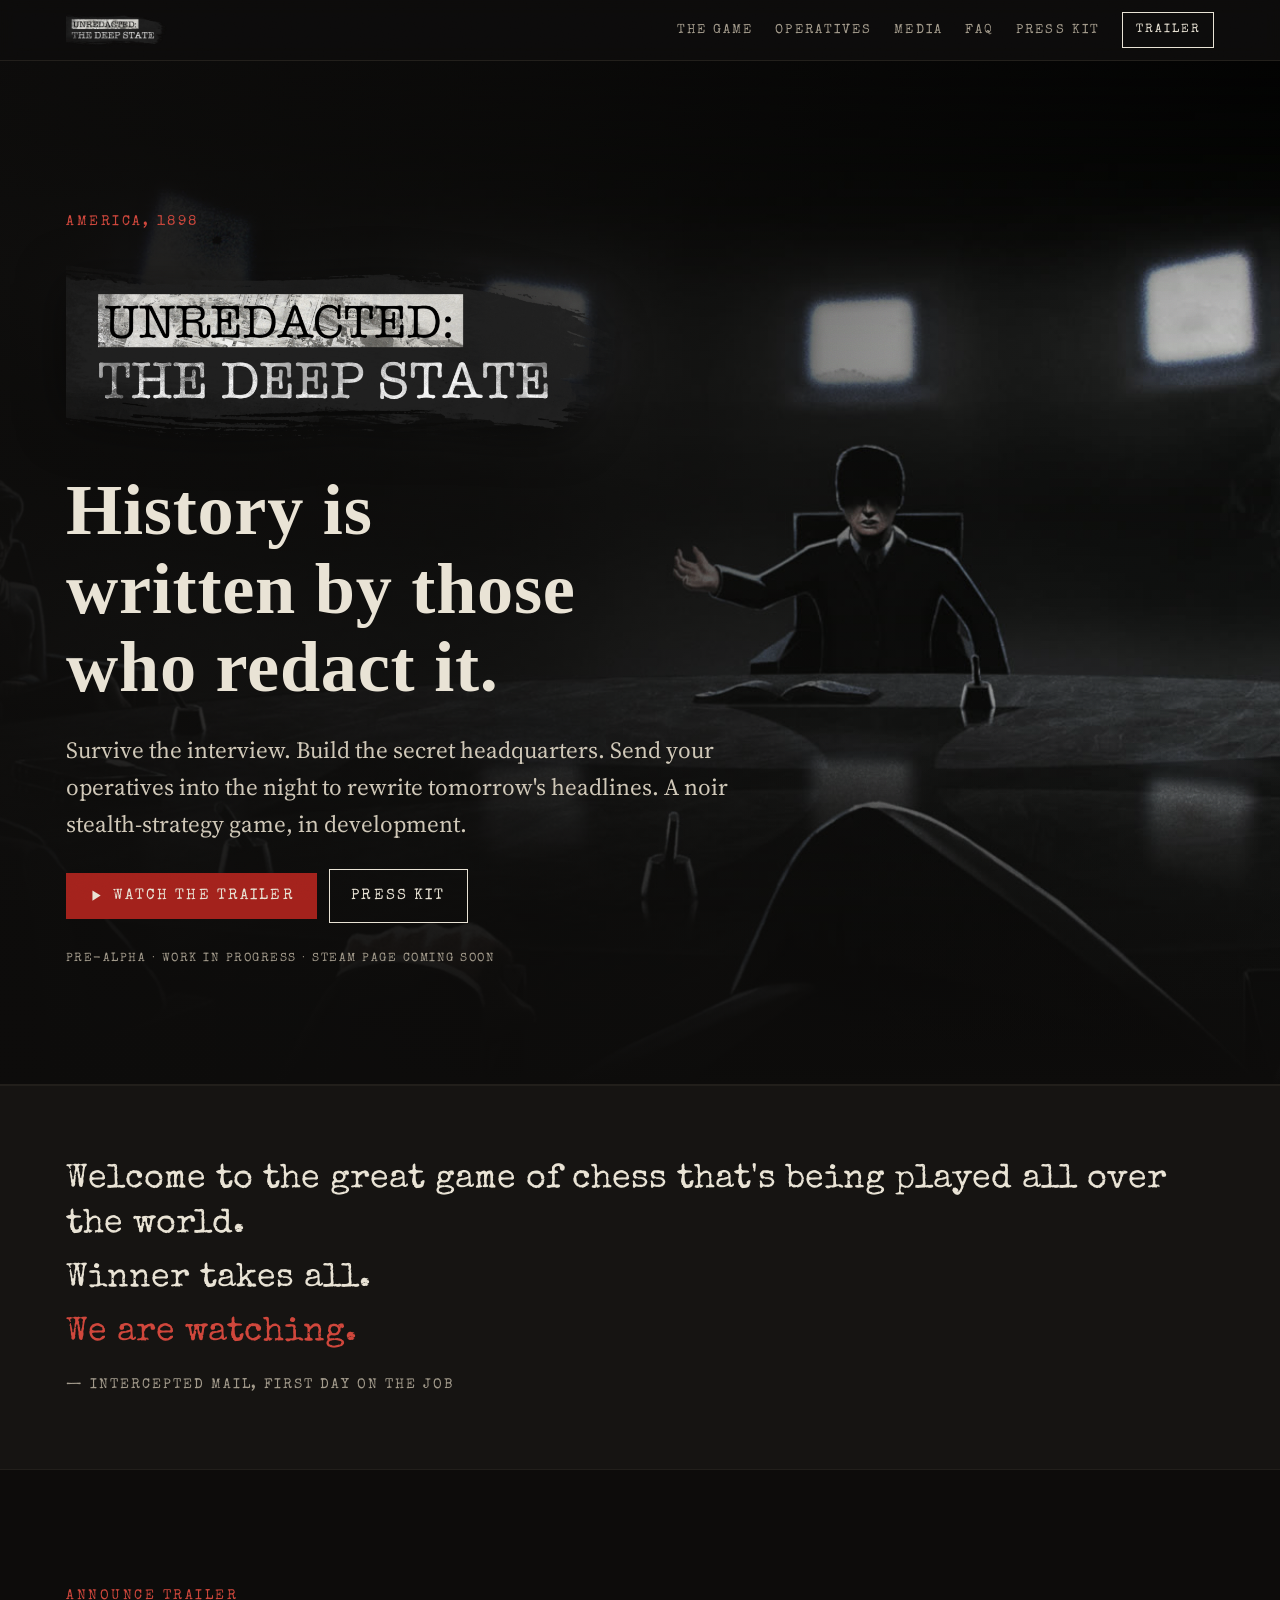
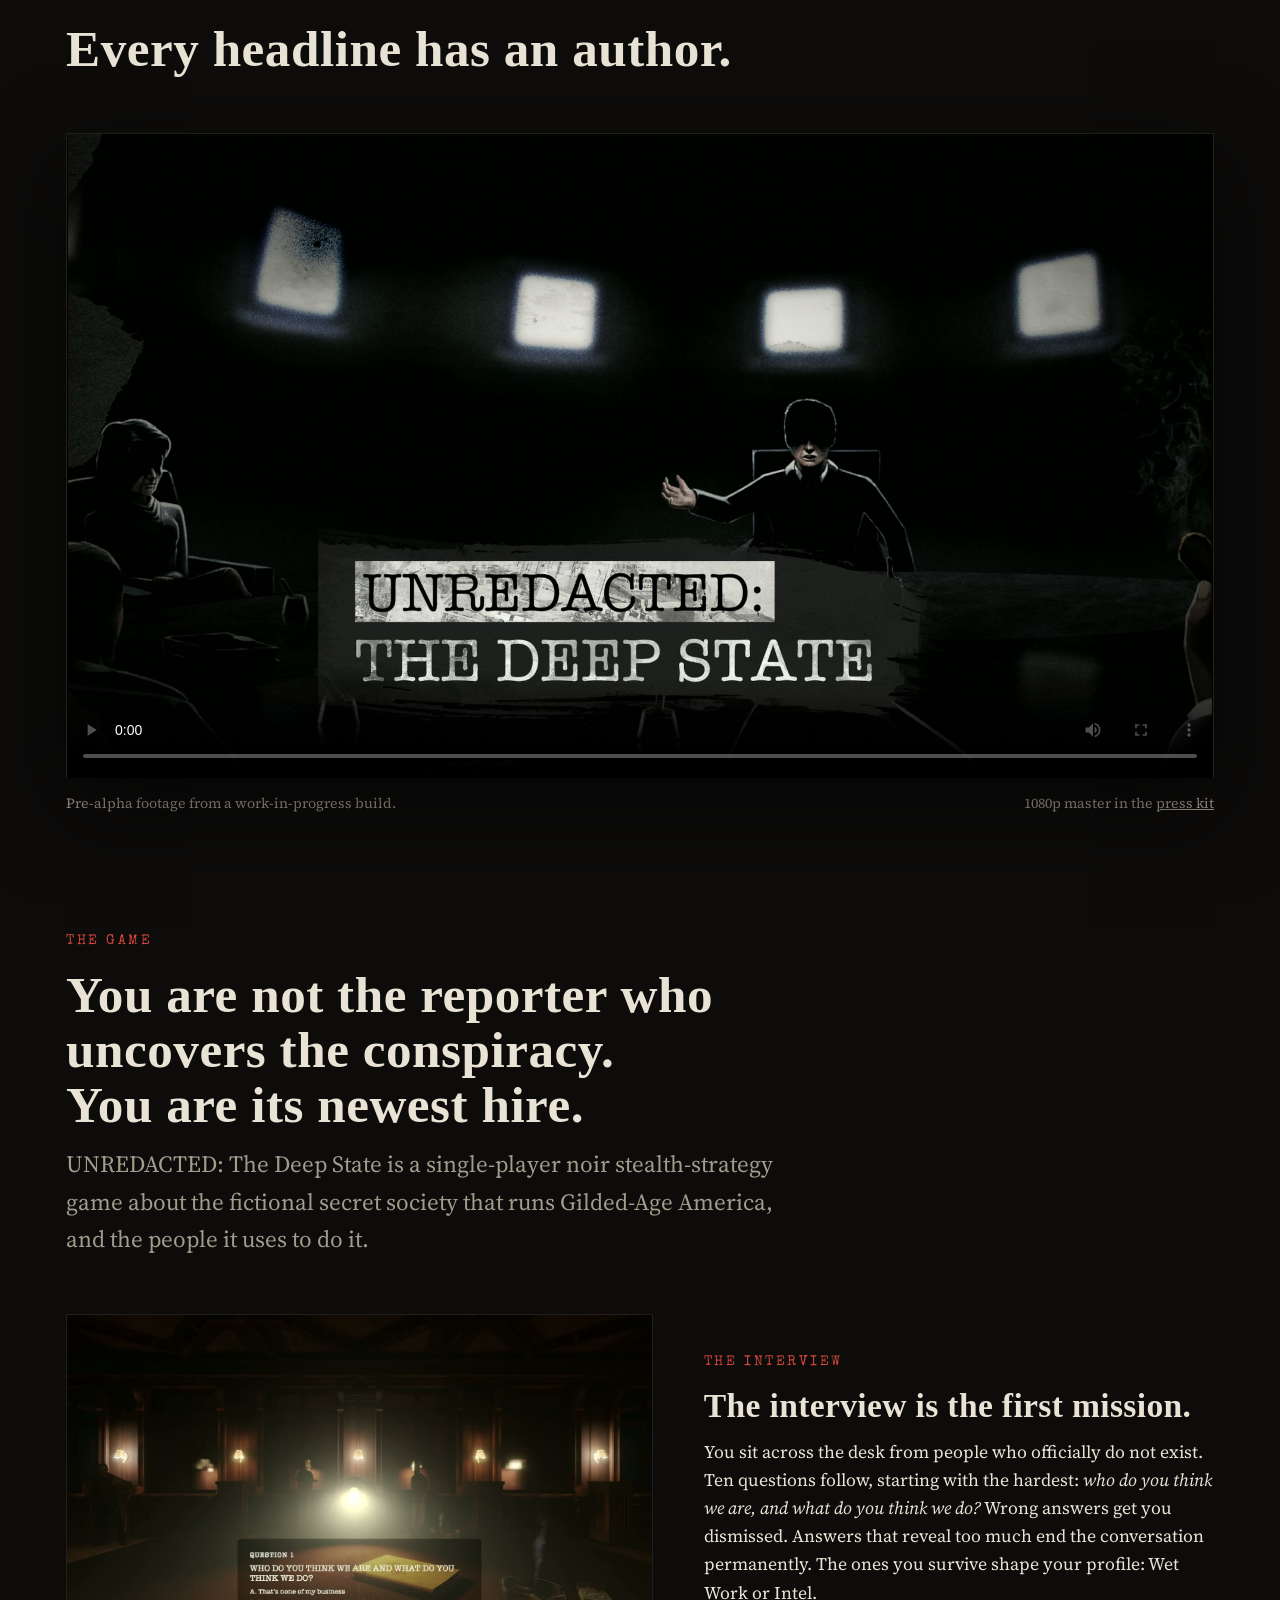
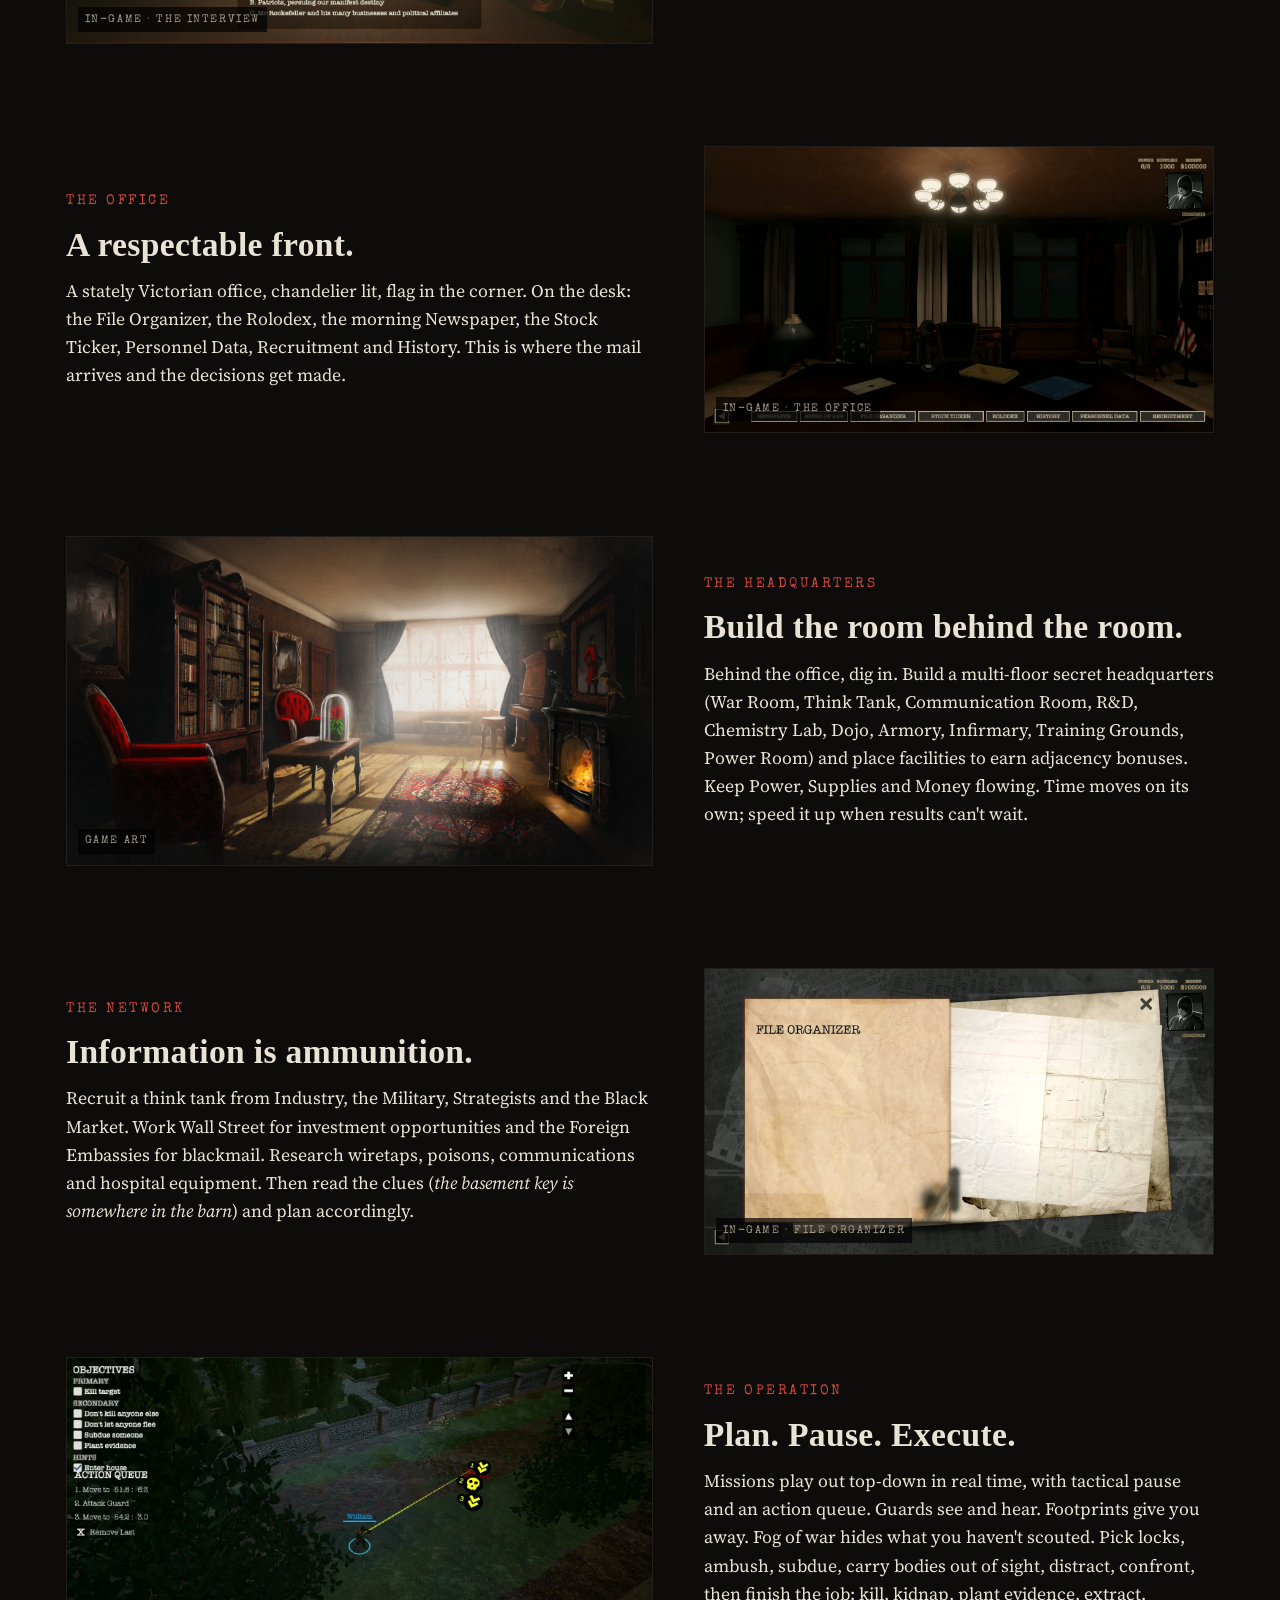
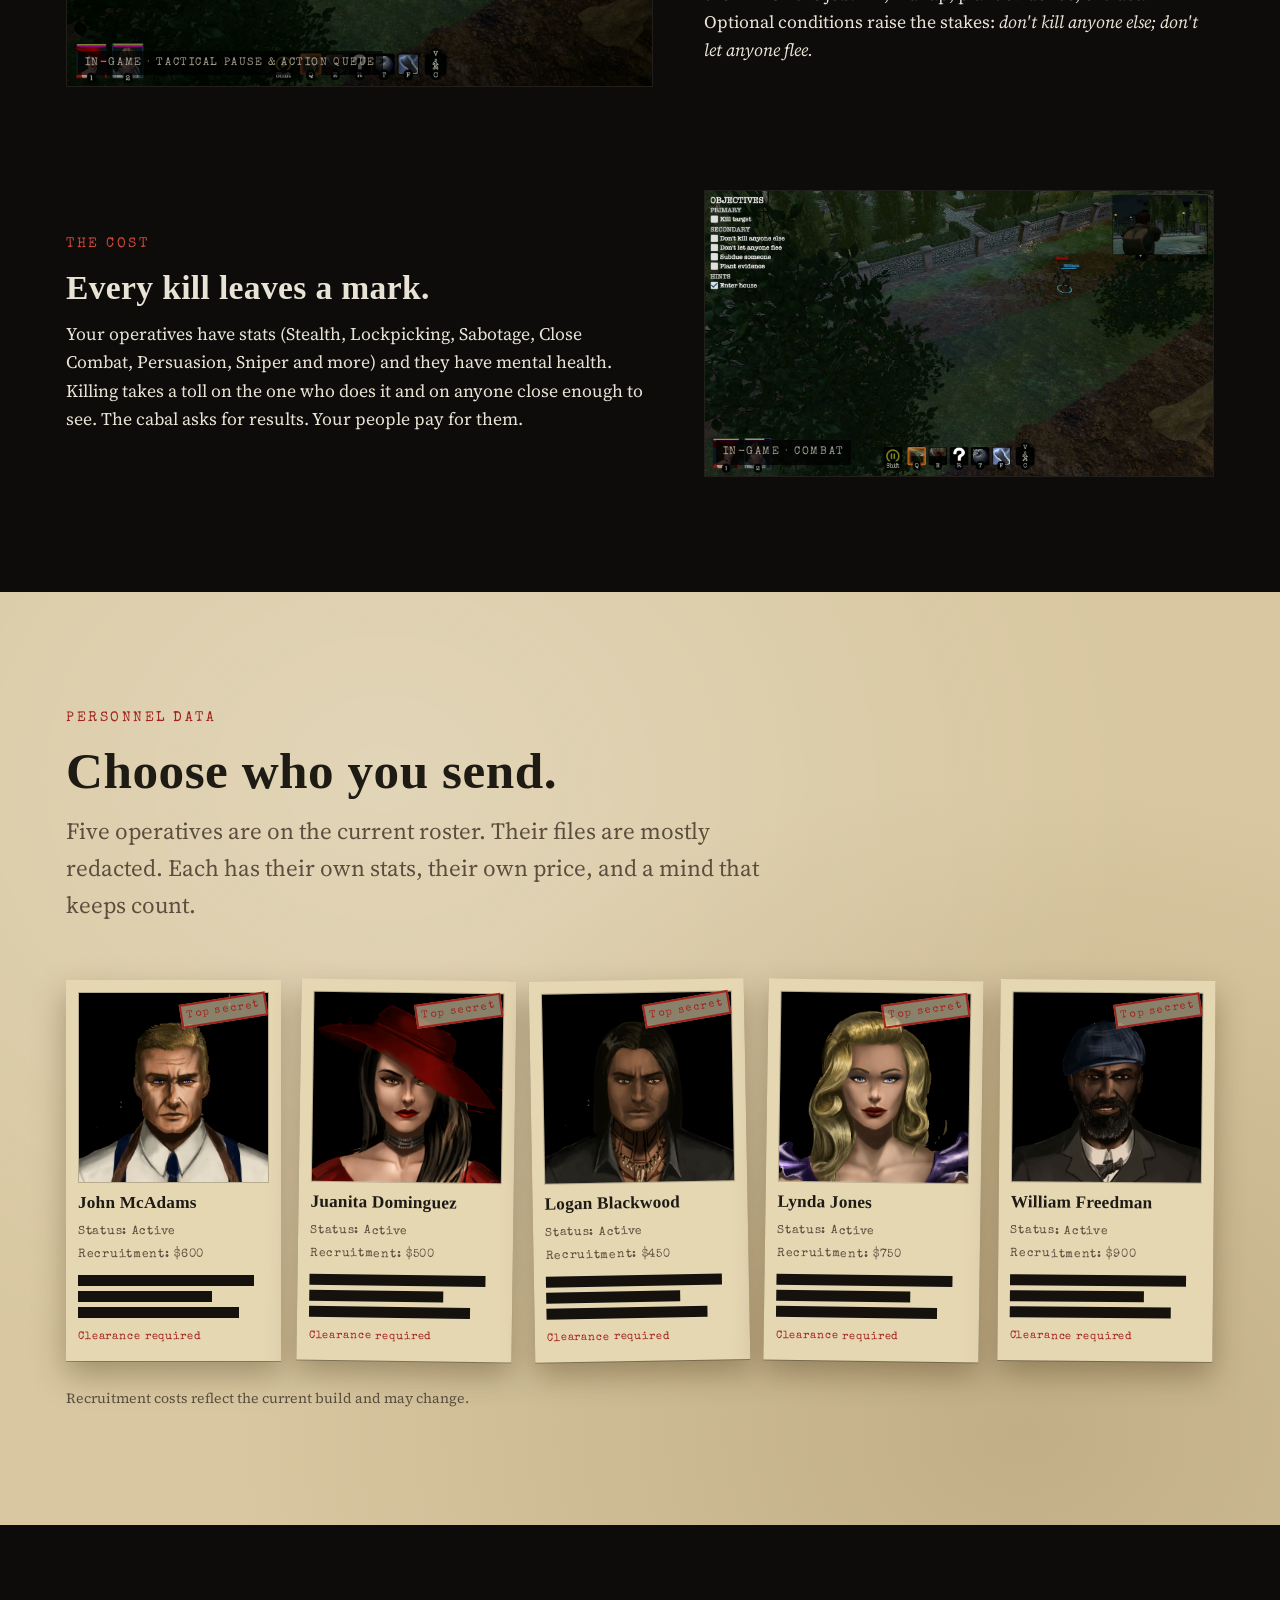
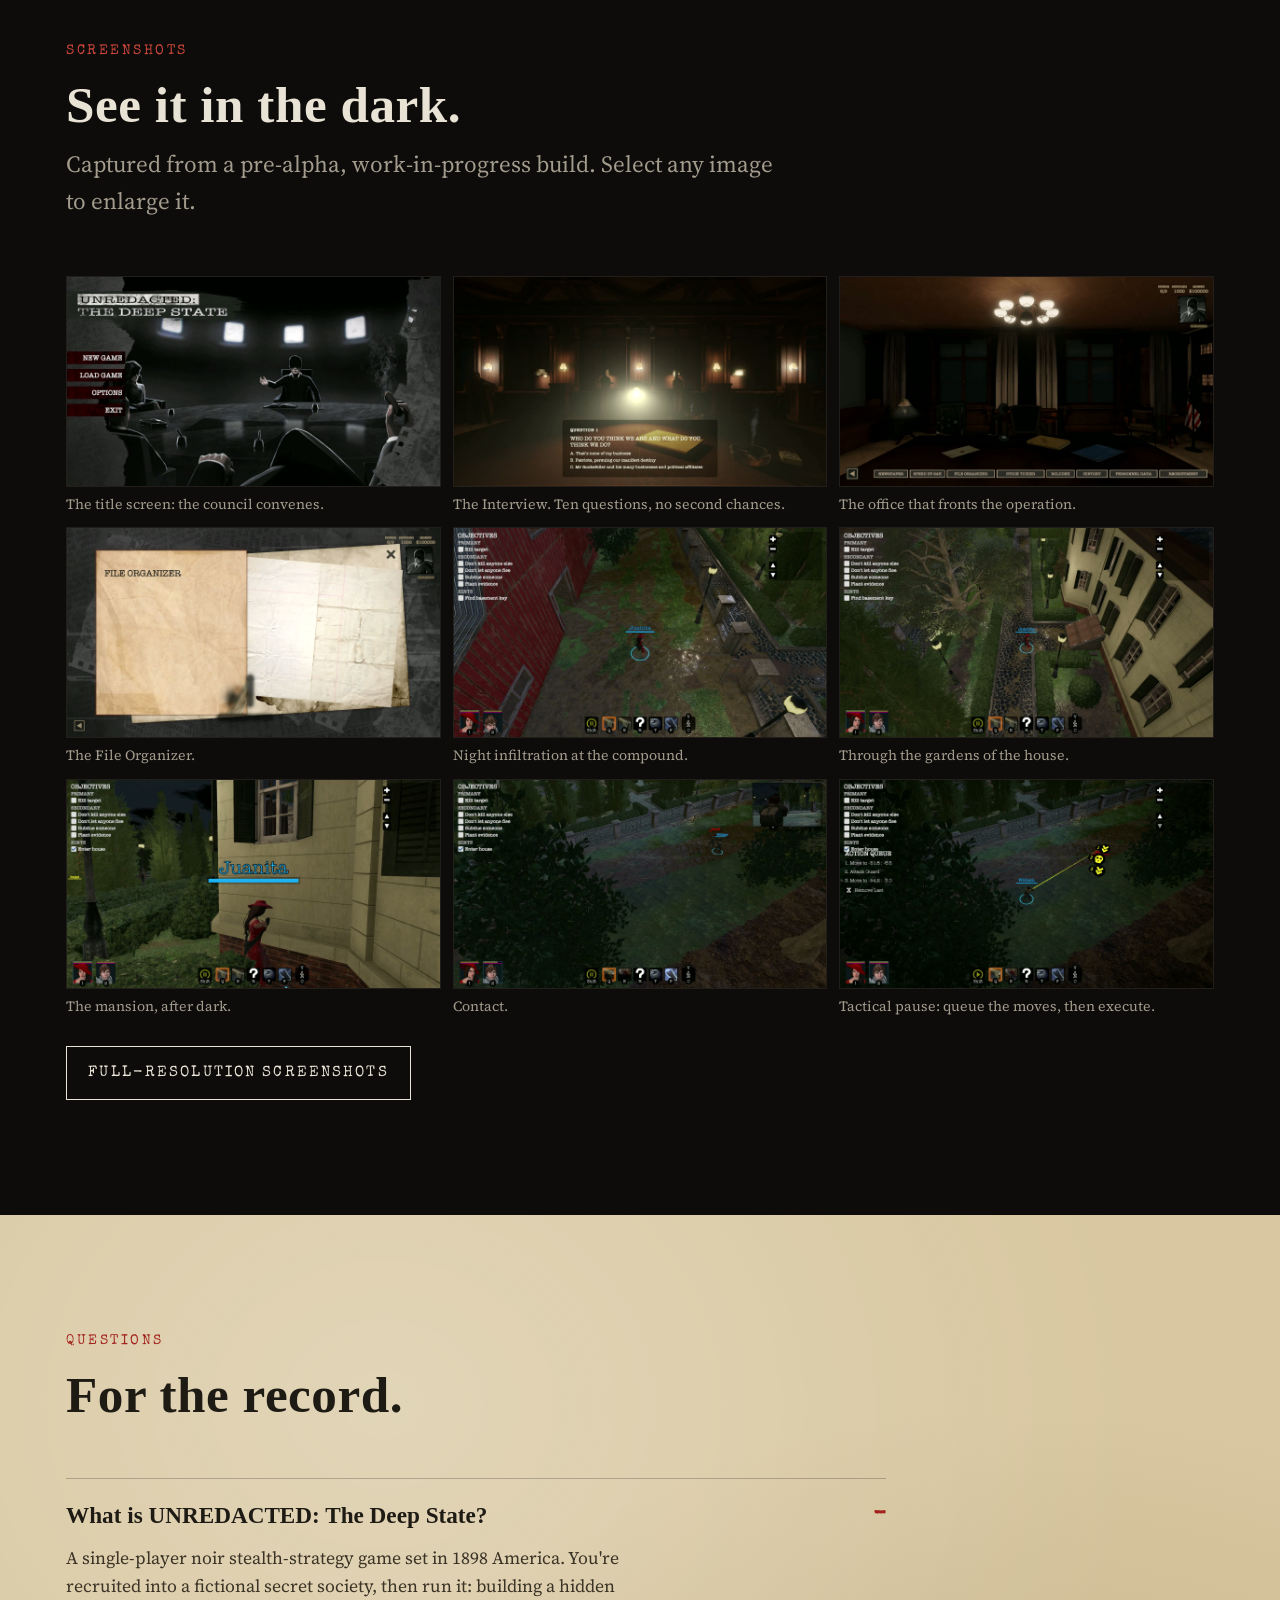
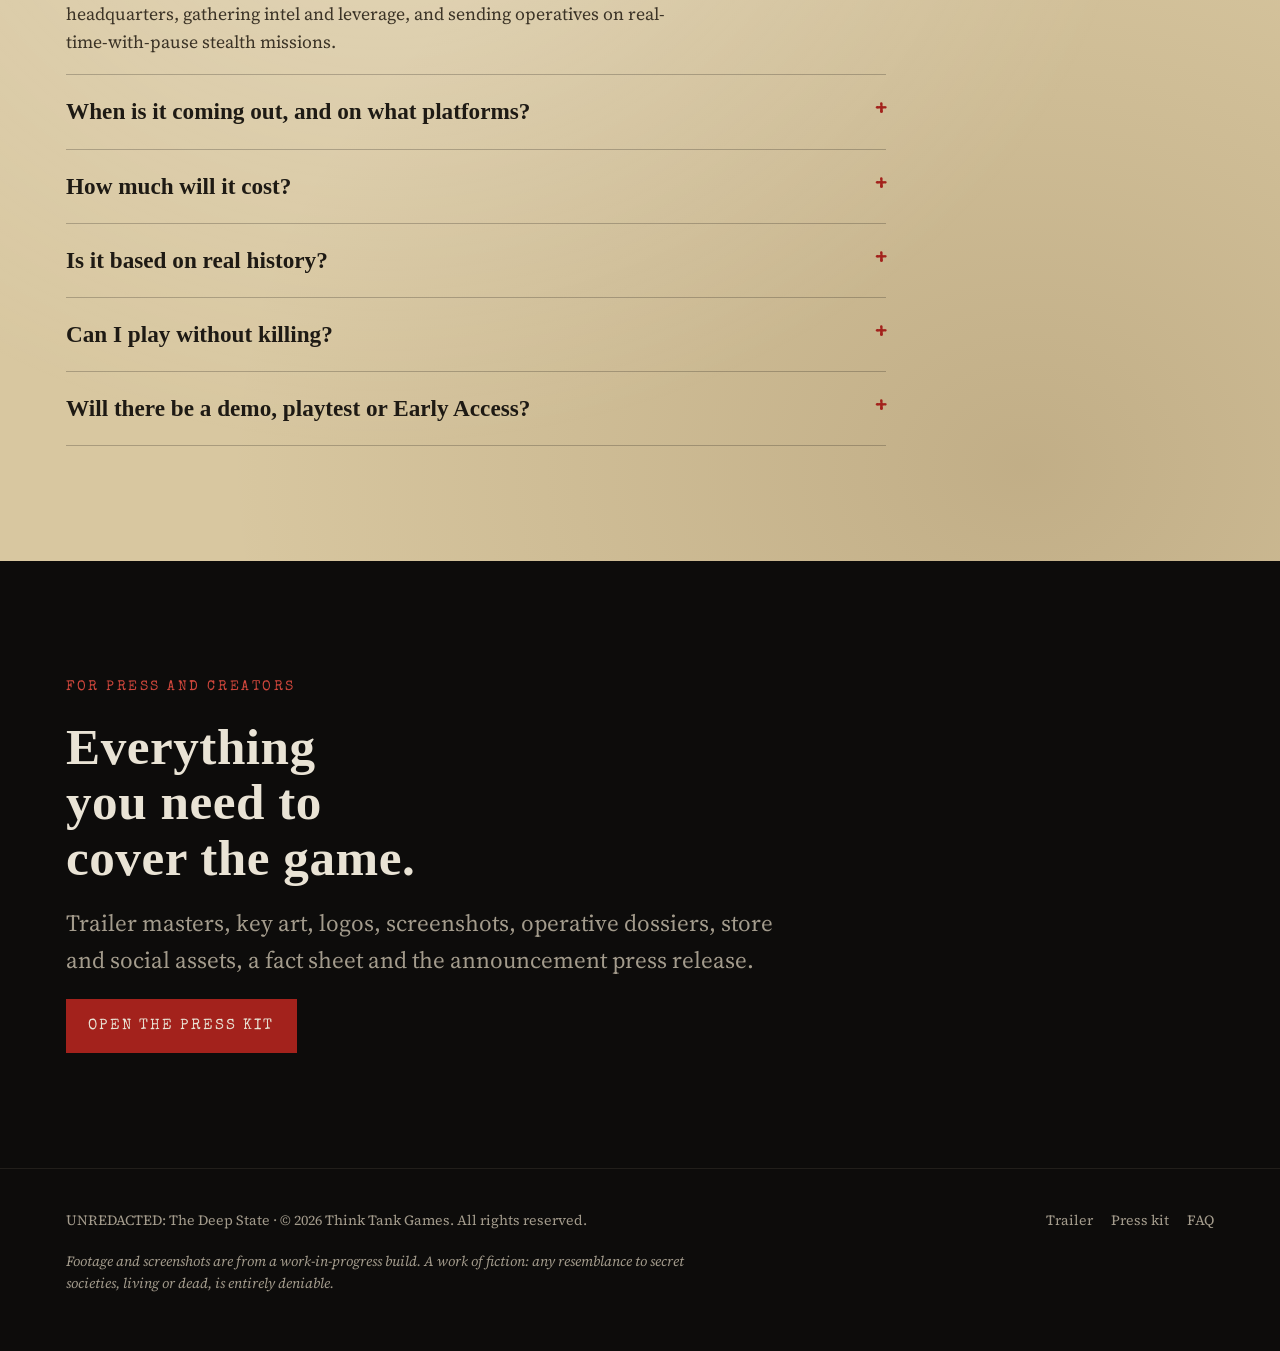
==== commit 38f22314: "Add announce trailer, hero loop, 30s and vertical cuts, final art Co-Authored-By: Claude Opus 5.5 <n" ====
--- a/index.html
+++ b/index.html
@@ -18,7 +18,7 @@
 <link rel="preconnect" href="https://fonts.googleapis.com">
 <link rel="preconnect" href="https://fonts.gstatic.com" crossorigin>
 <link rel="stylesheet" href="https://fonts.googleapis.com/css2?family=Old+Standard+TT:wght@400;700&family=Source+Serif+4:ital,opsz,wght@0,8..60,400;0,8..60,600;1,8..60,400&family=Special+Elite&display=swap">
-<link rel="stylesheet" href="assets/css/site.css?v=mwt9bfy9">
+<link rel="stylesheet" href="assets/css/site.css?v=mwtabya7">
 </head>
 <body>
 
@@ -283,6 +283,6 @@
   <div id="lb-body"></div>
 </dialog>
 
-<script src="assets/js/site.js?v=mwt9bfy9"></script>
+<script src="assets/js/site.js?v=mwtabya7"></script>
 </body>
 </html>
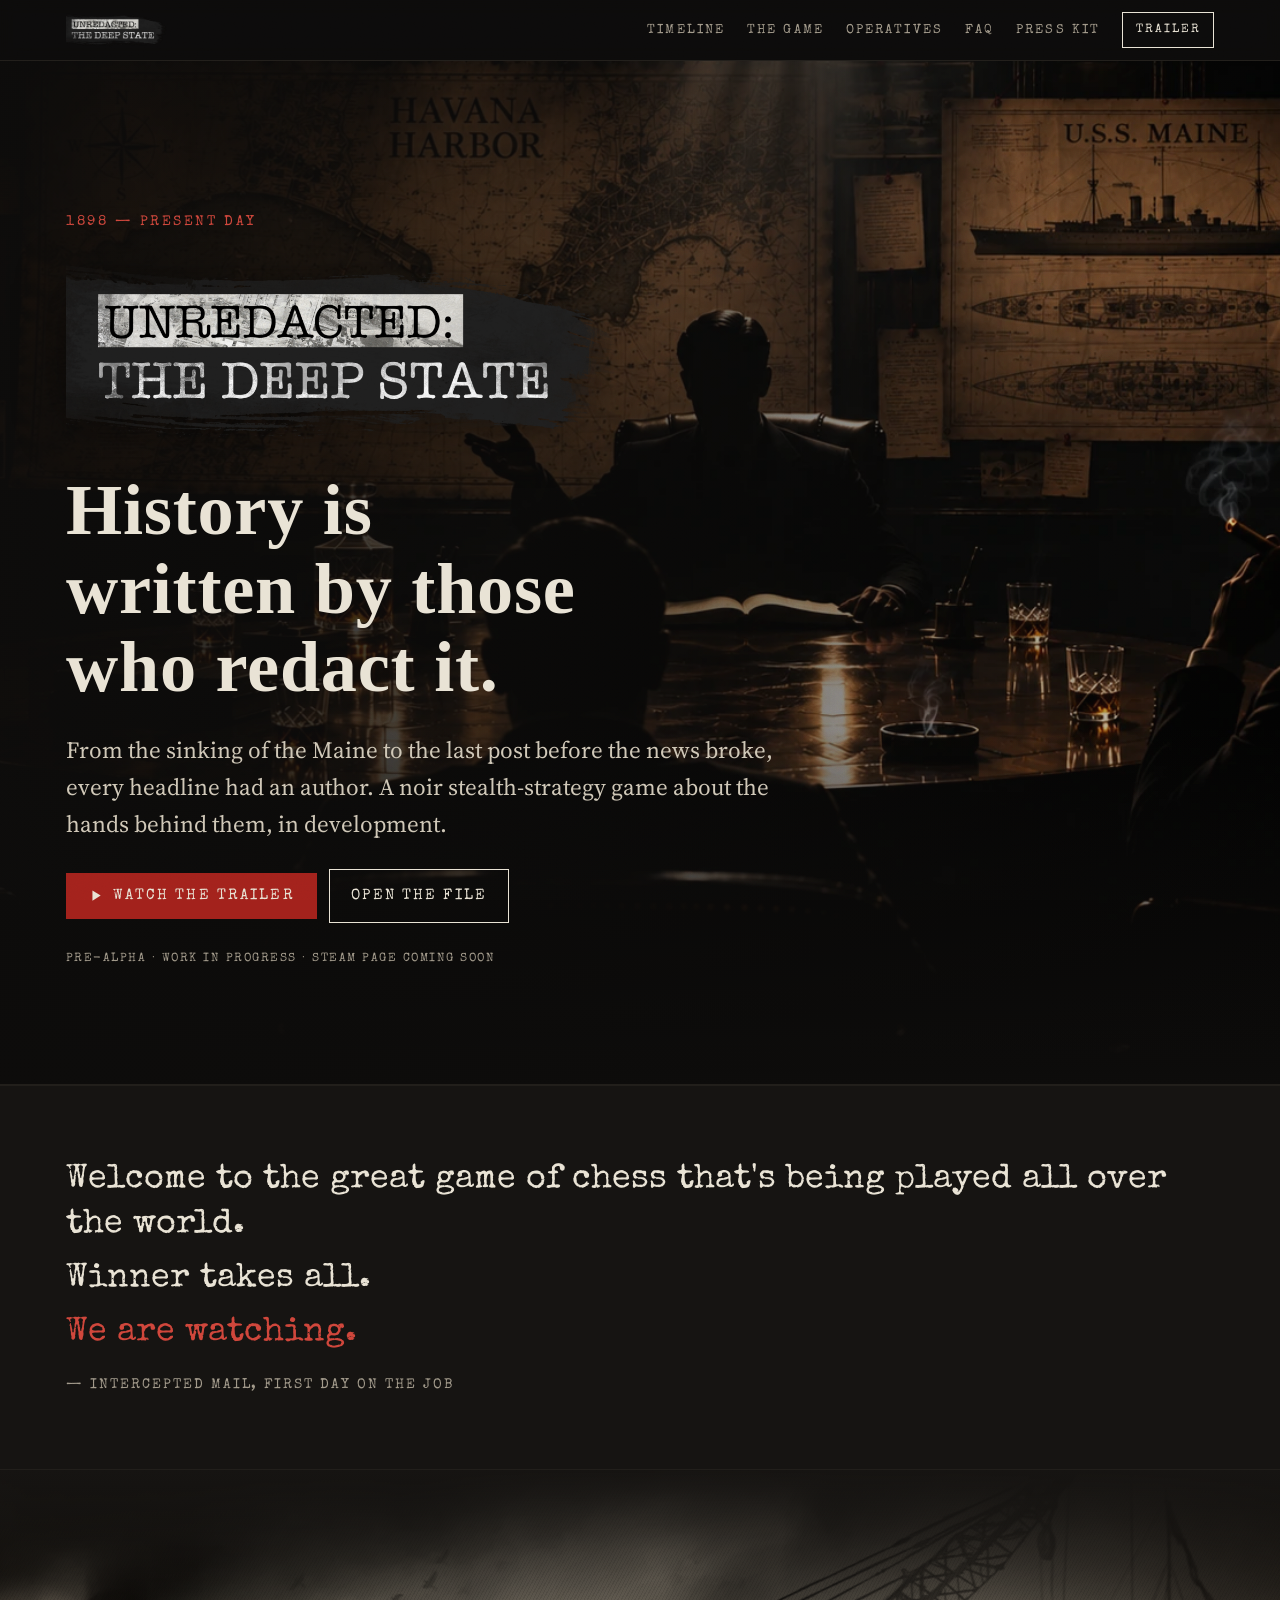
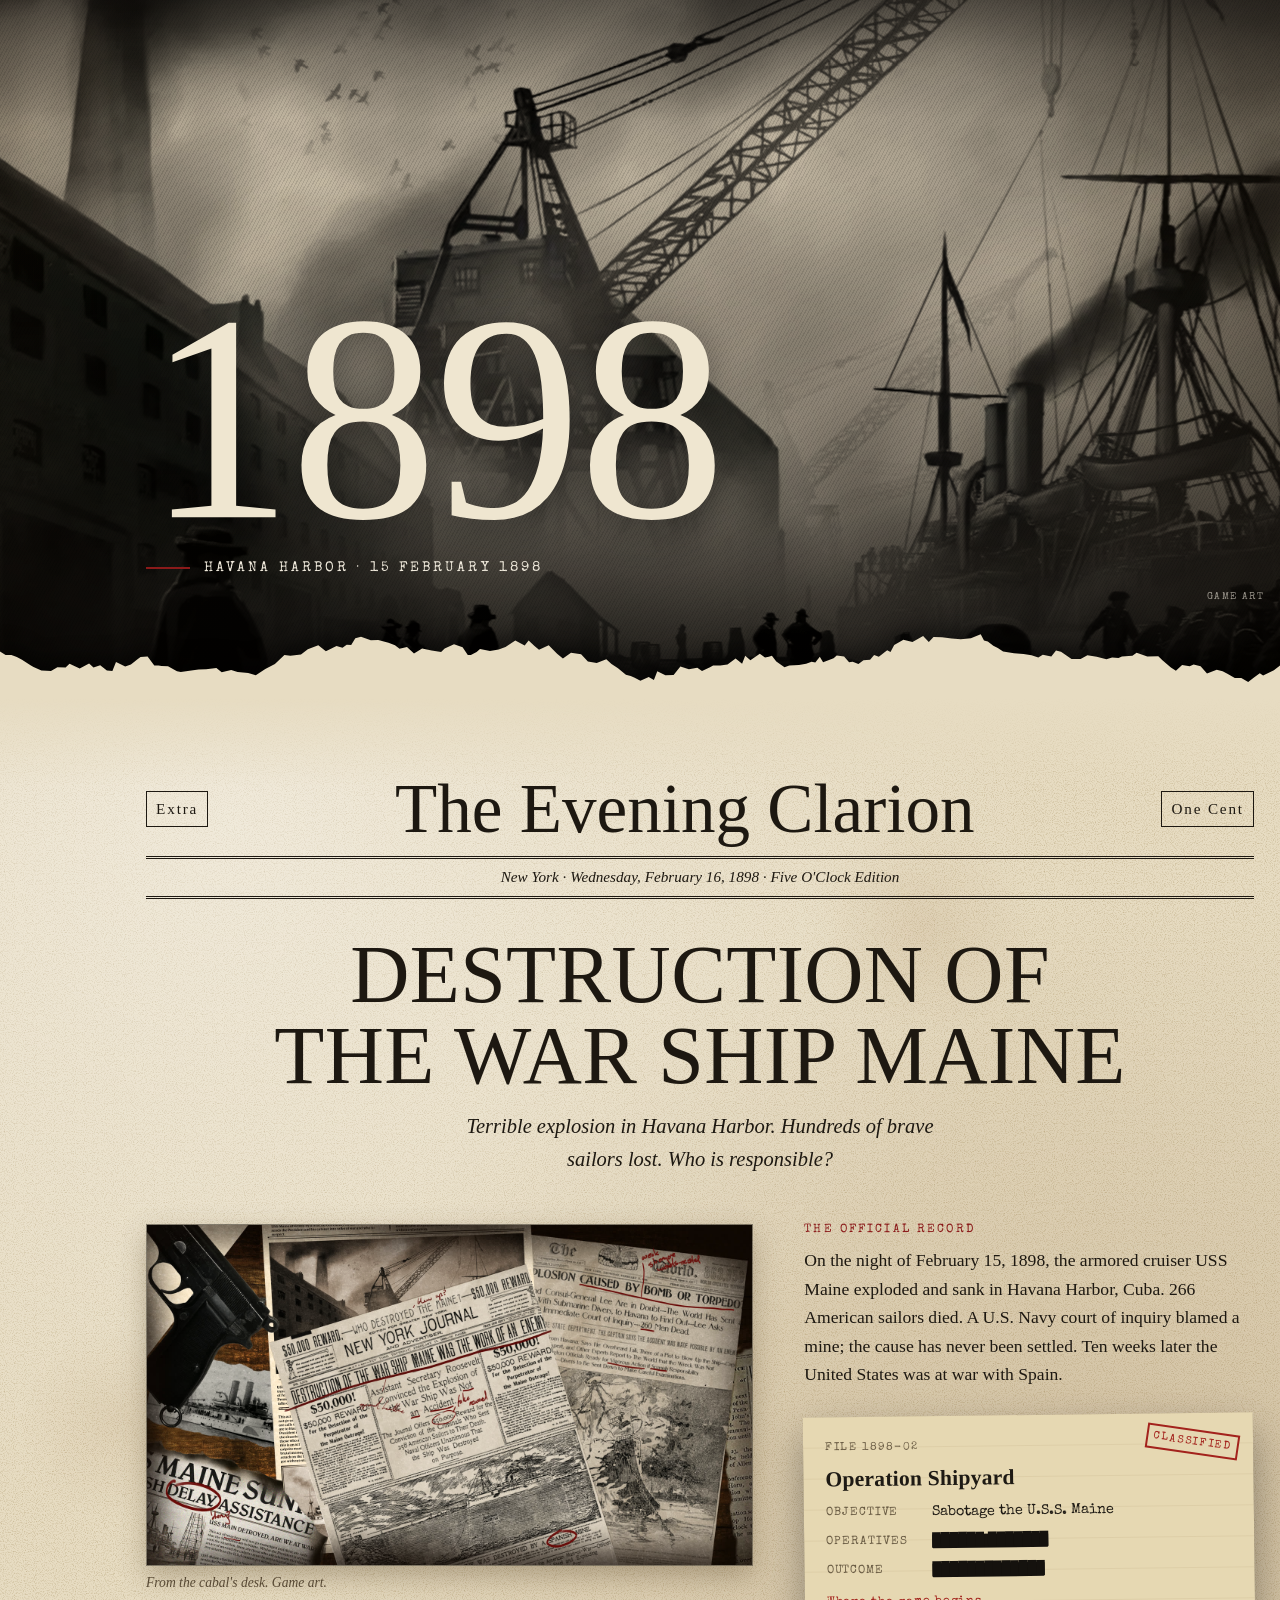
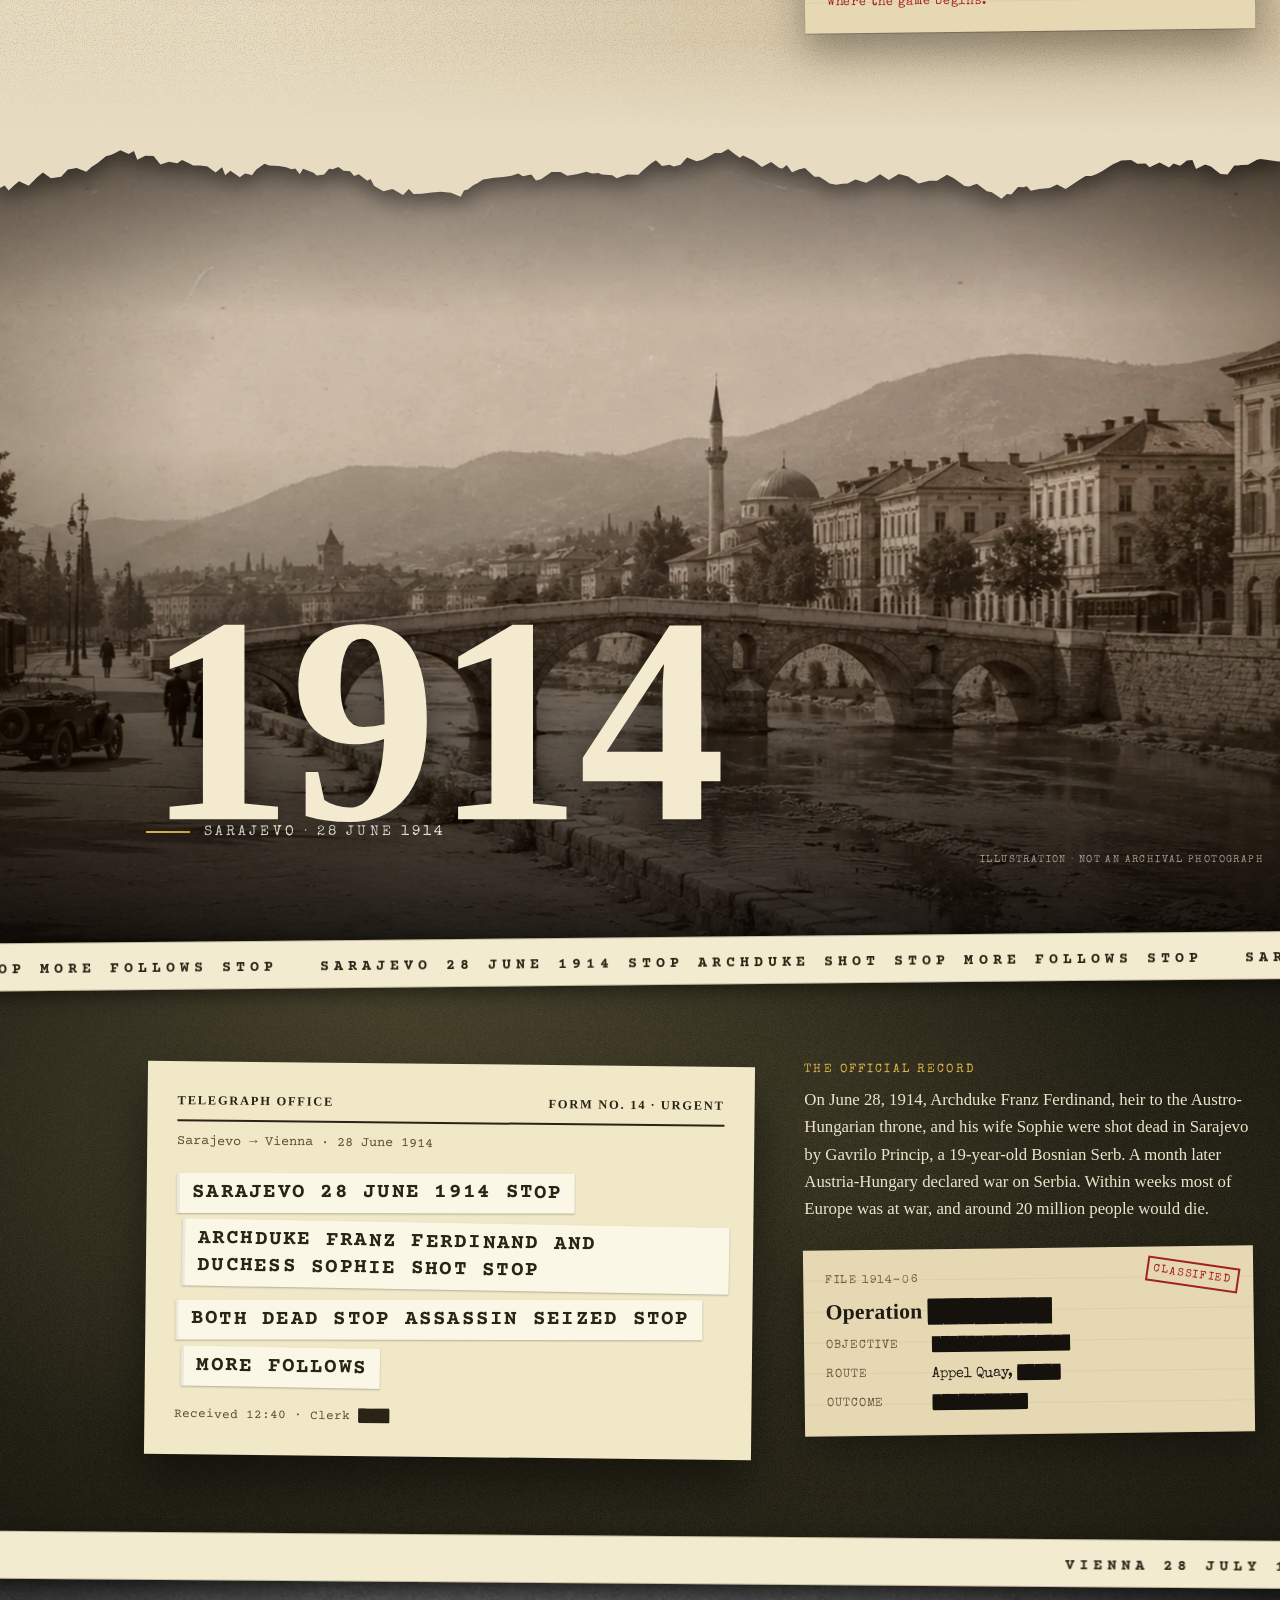
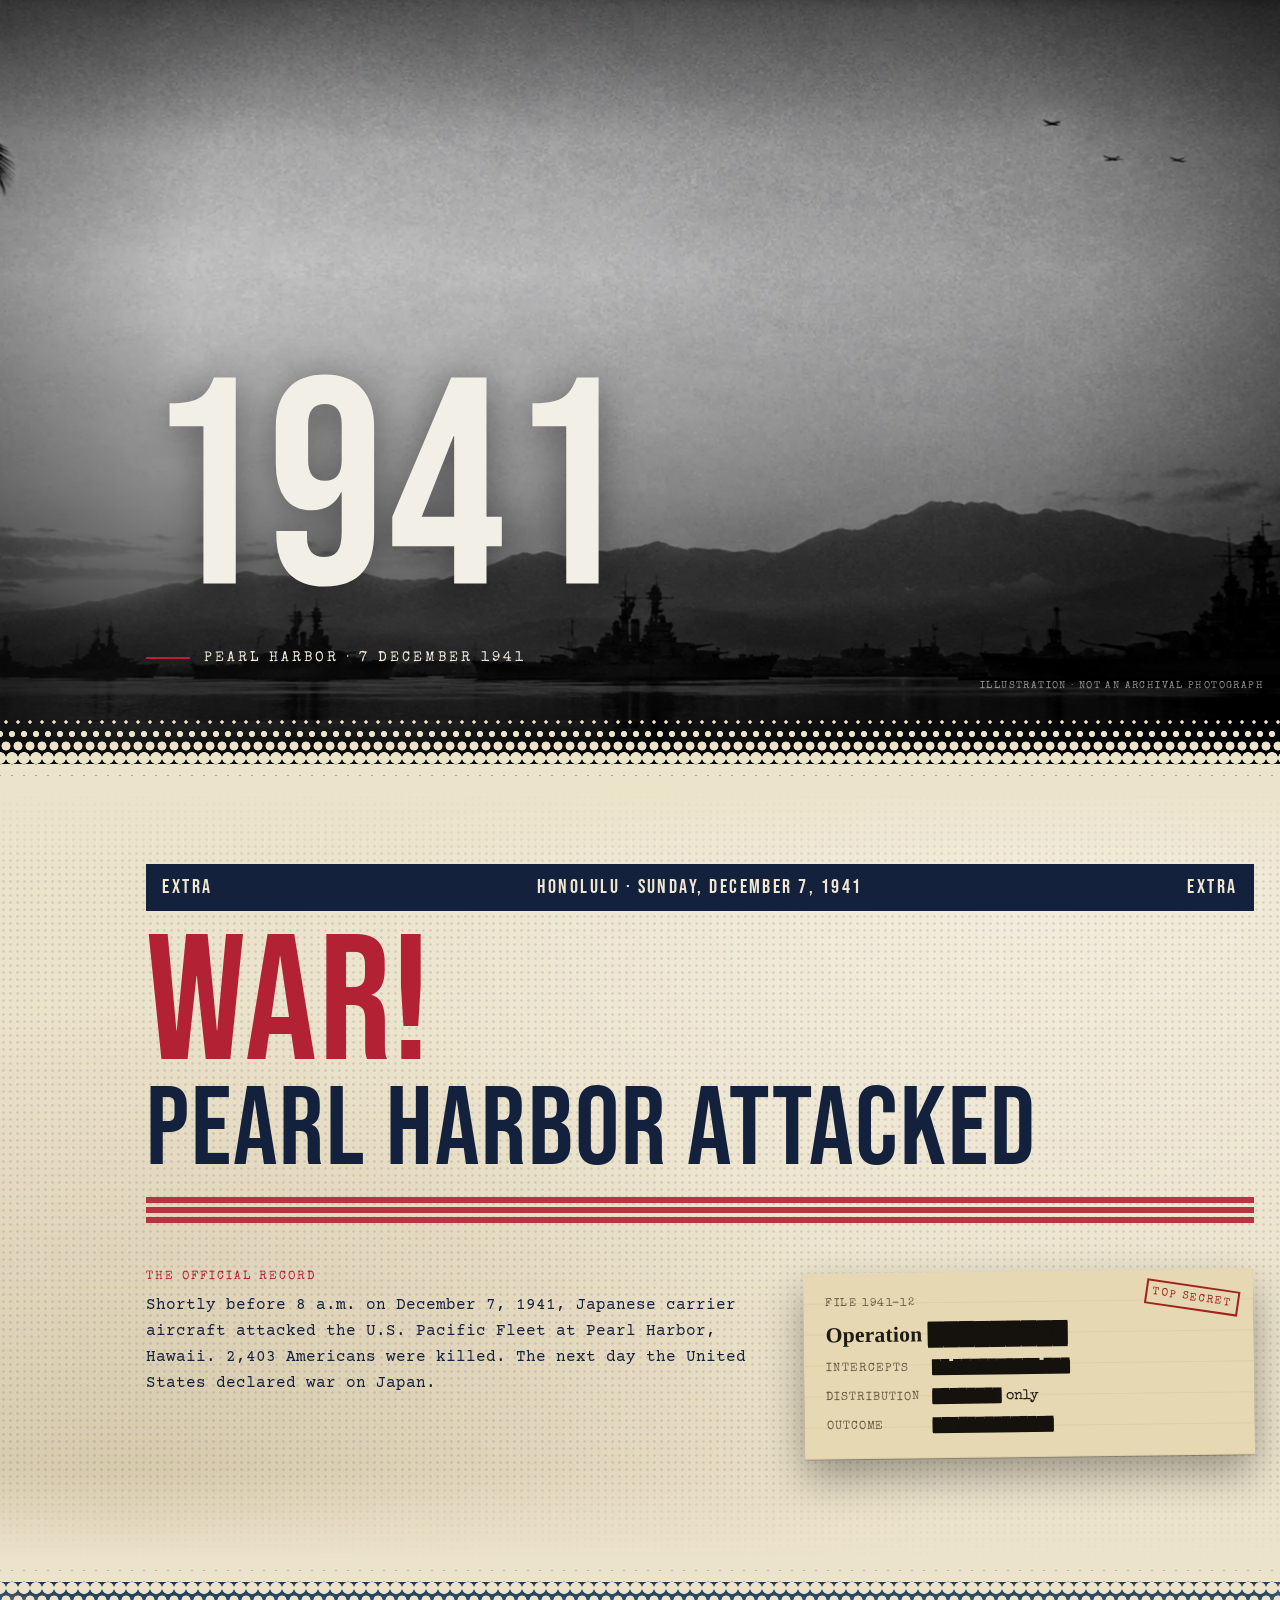
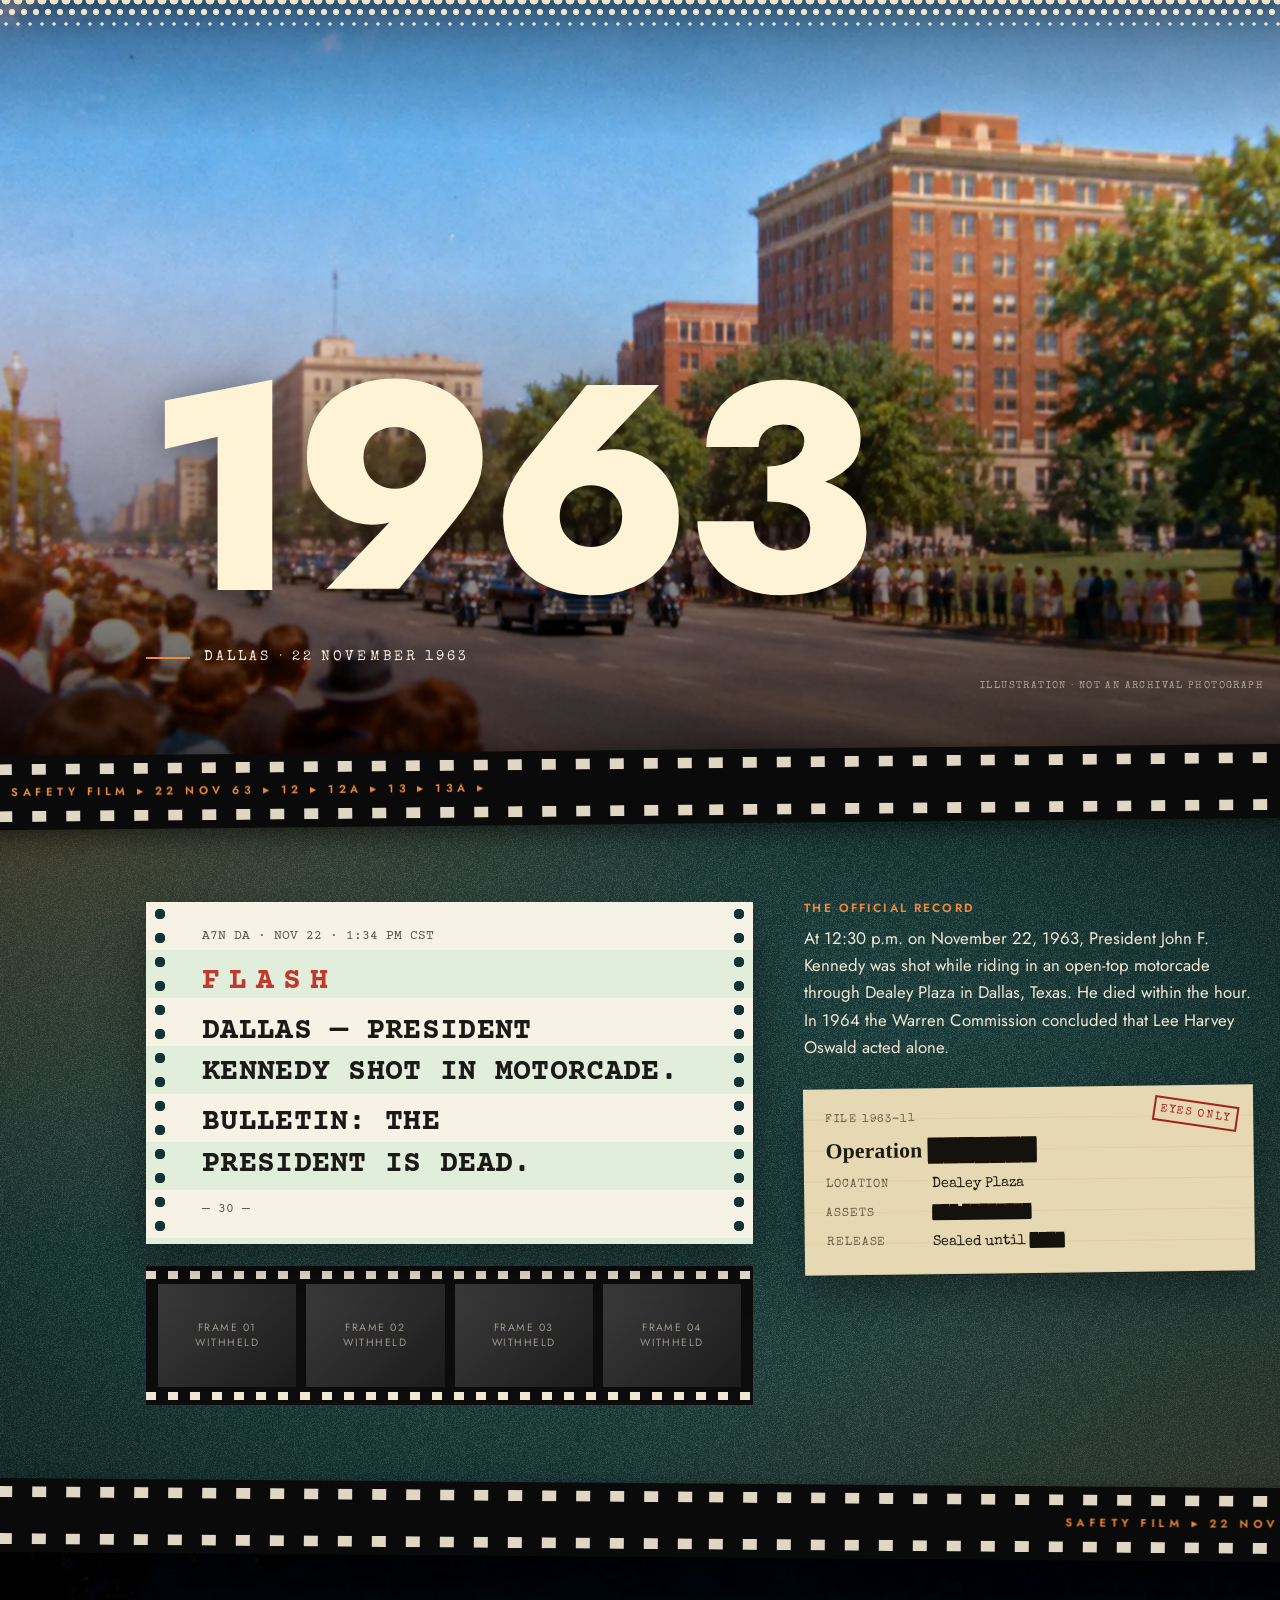
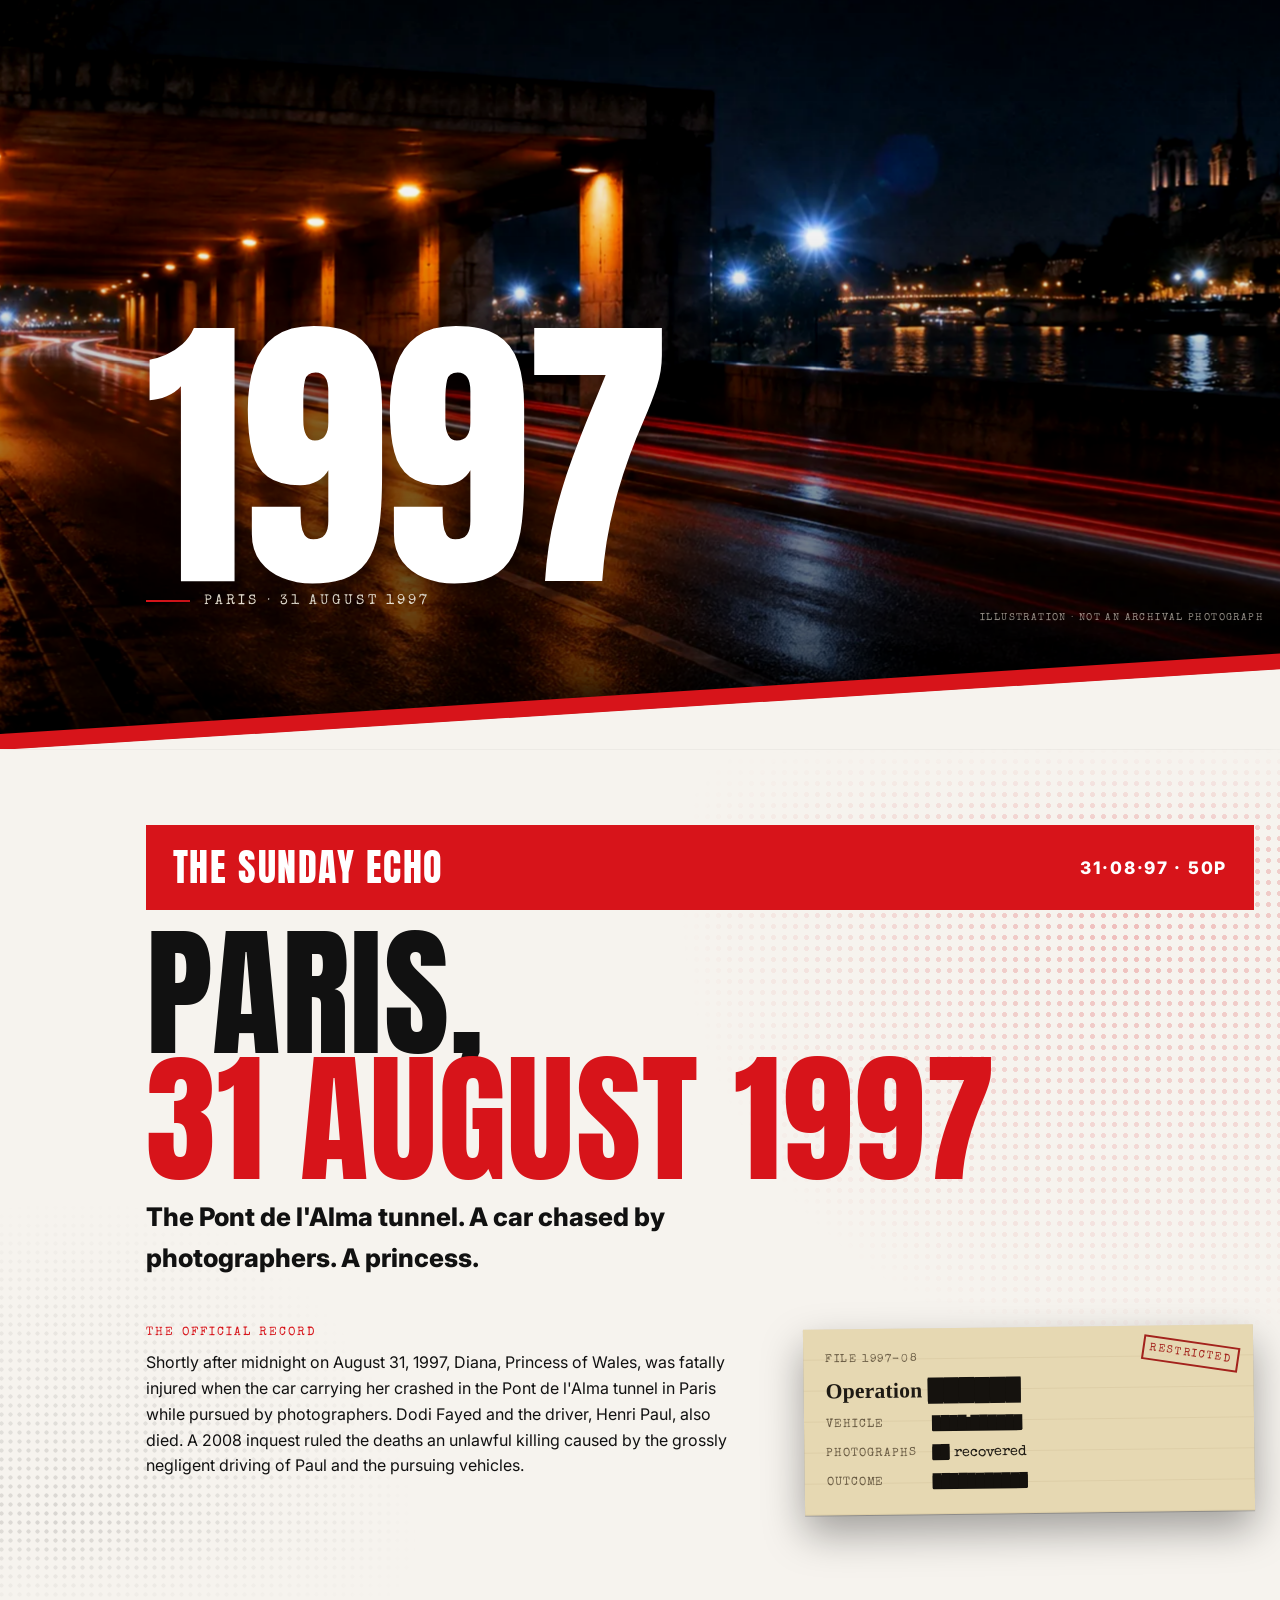
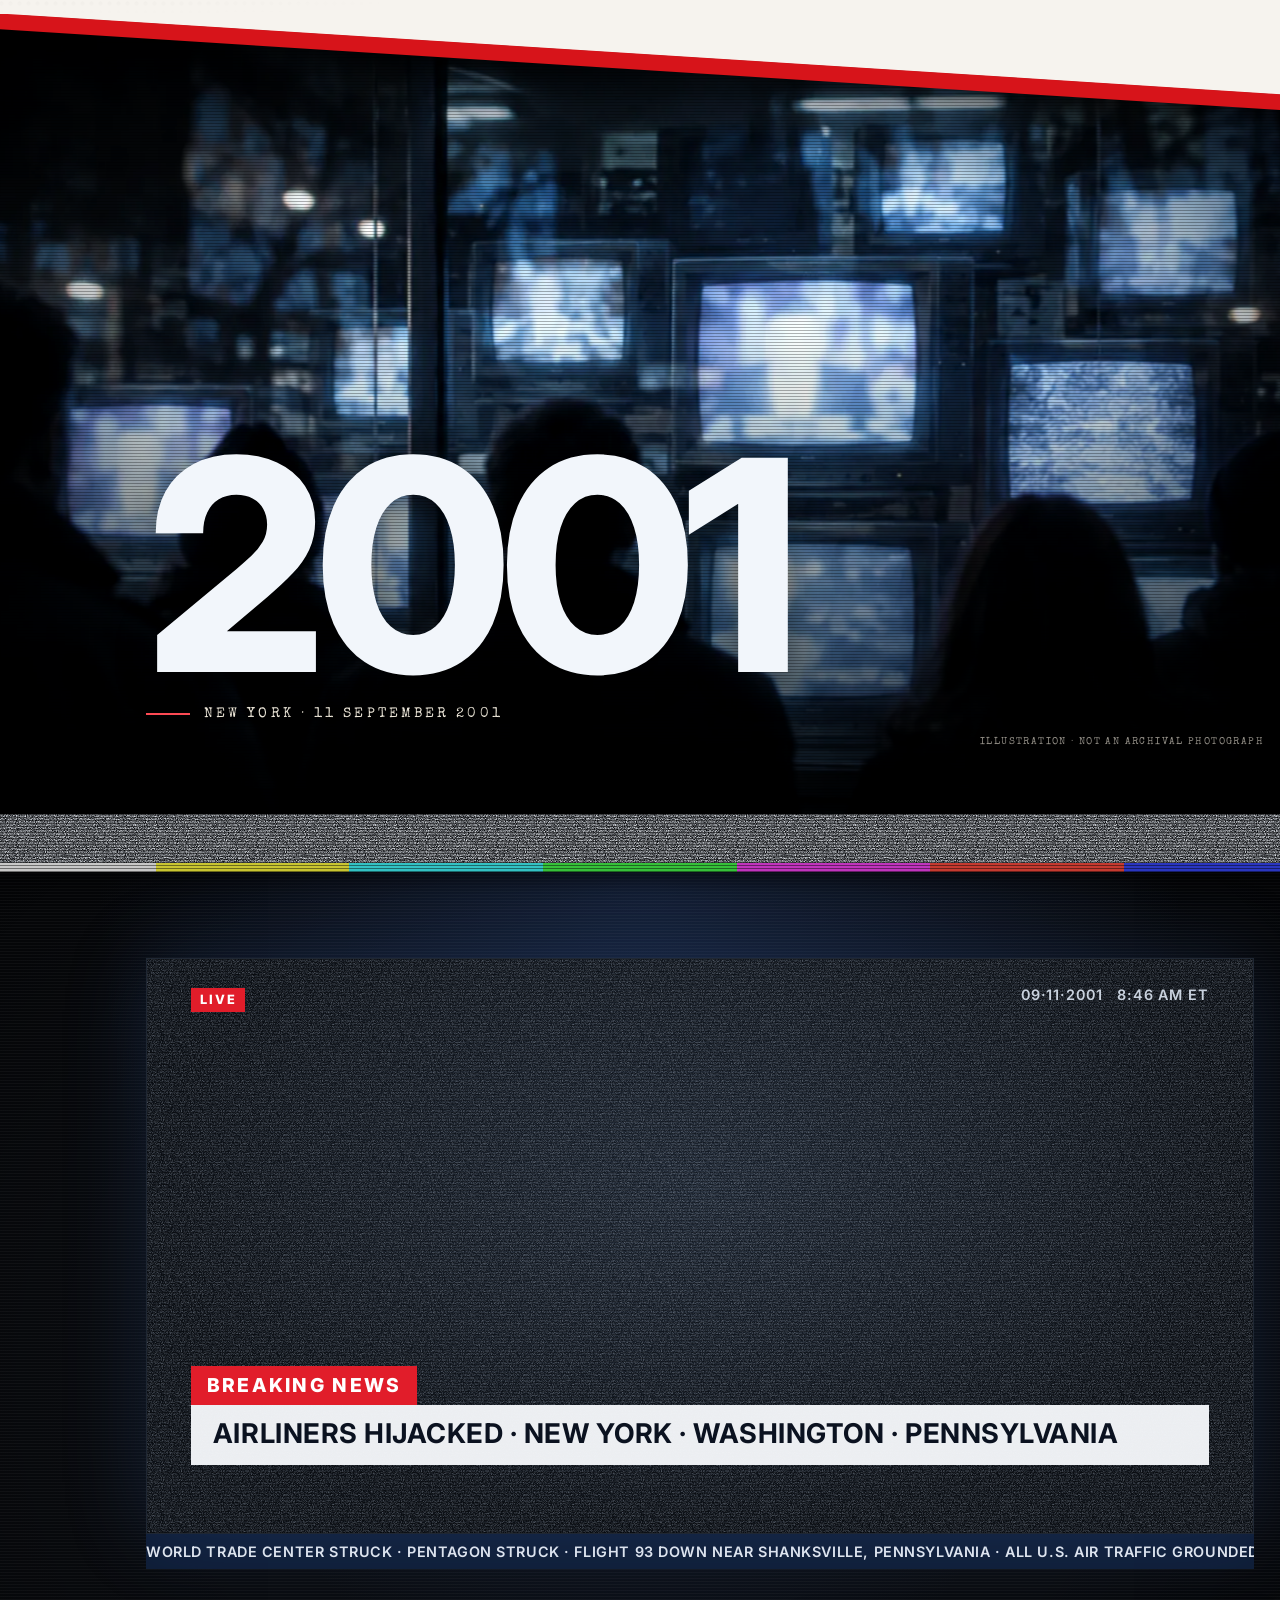
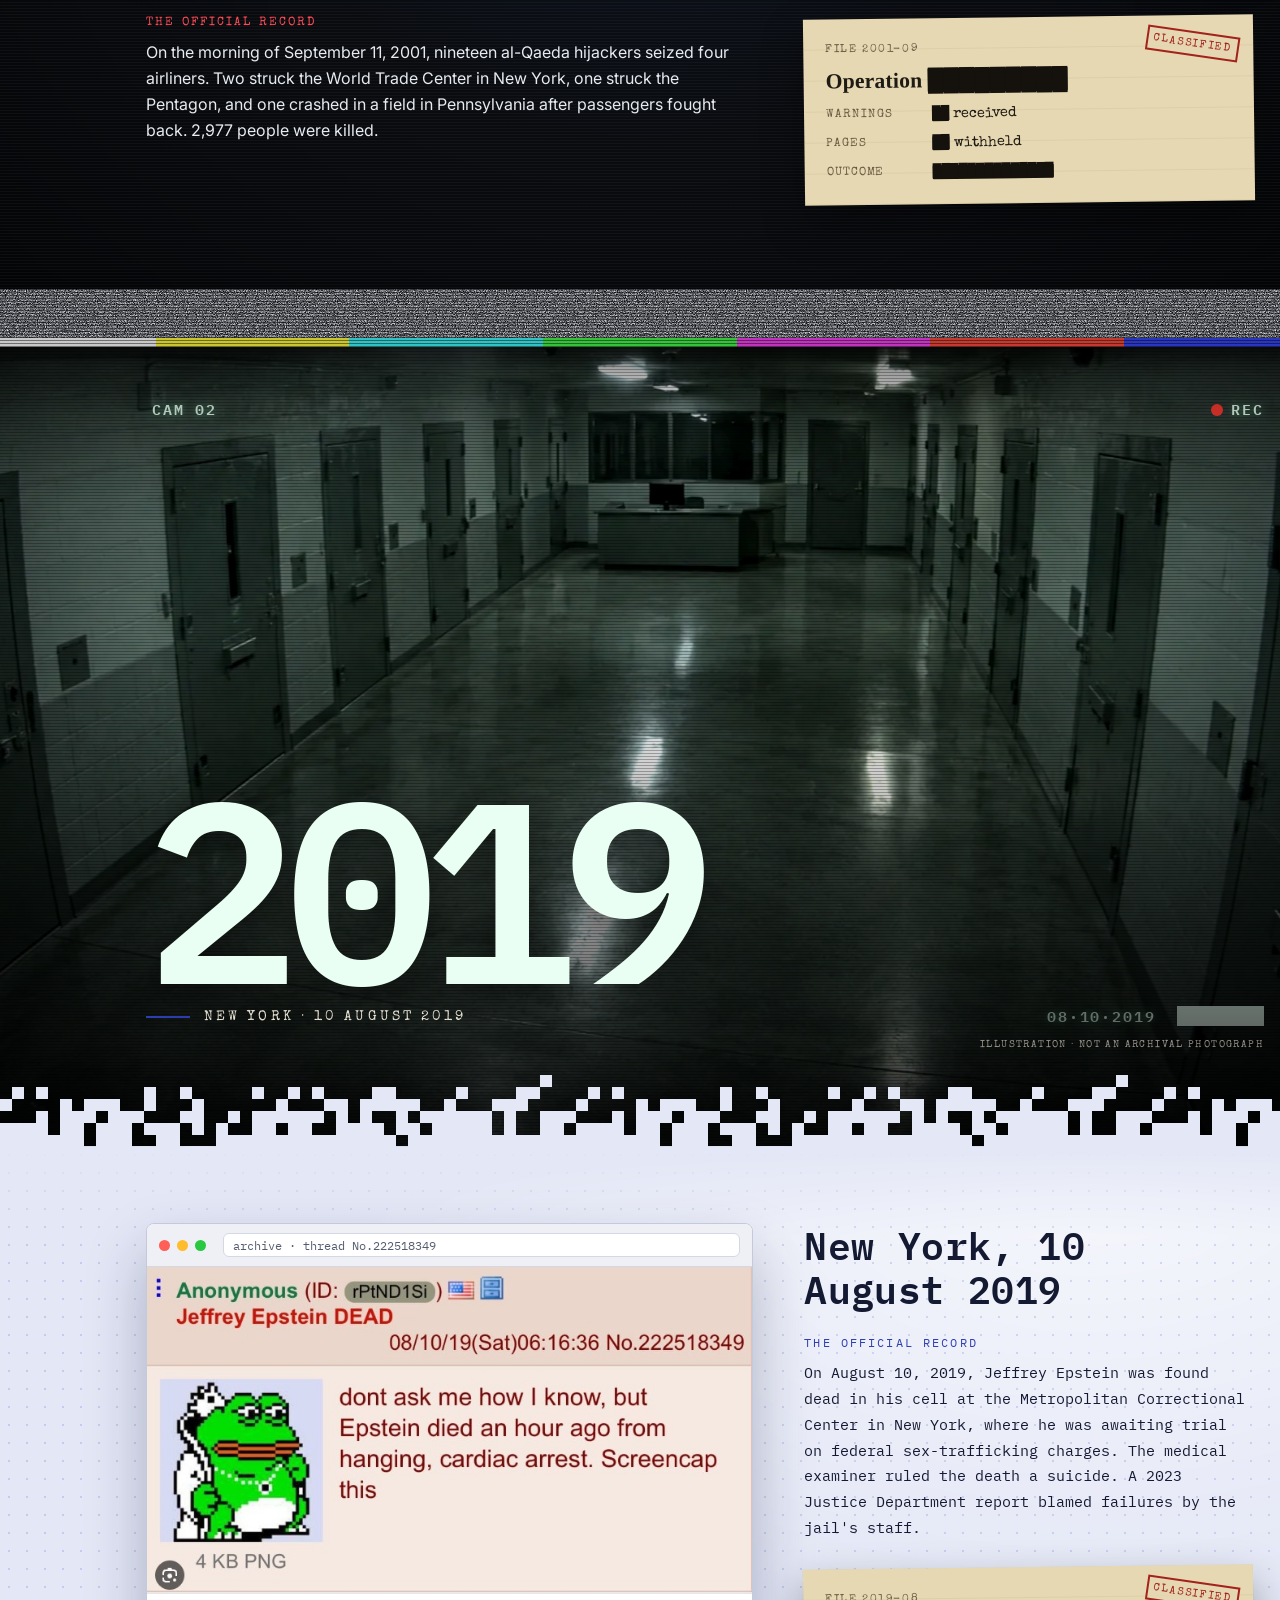
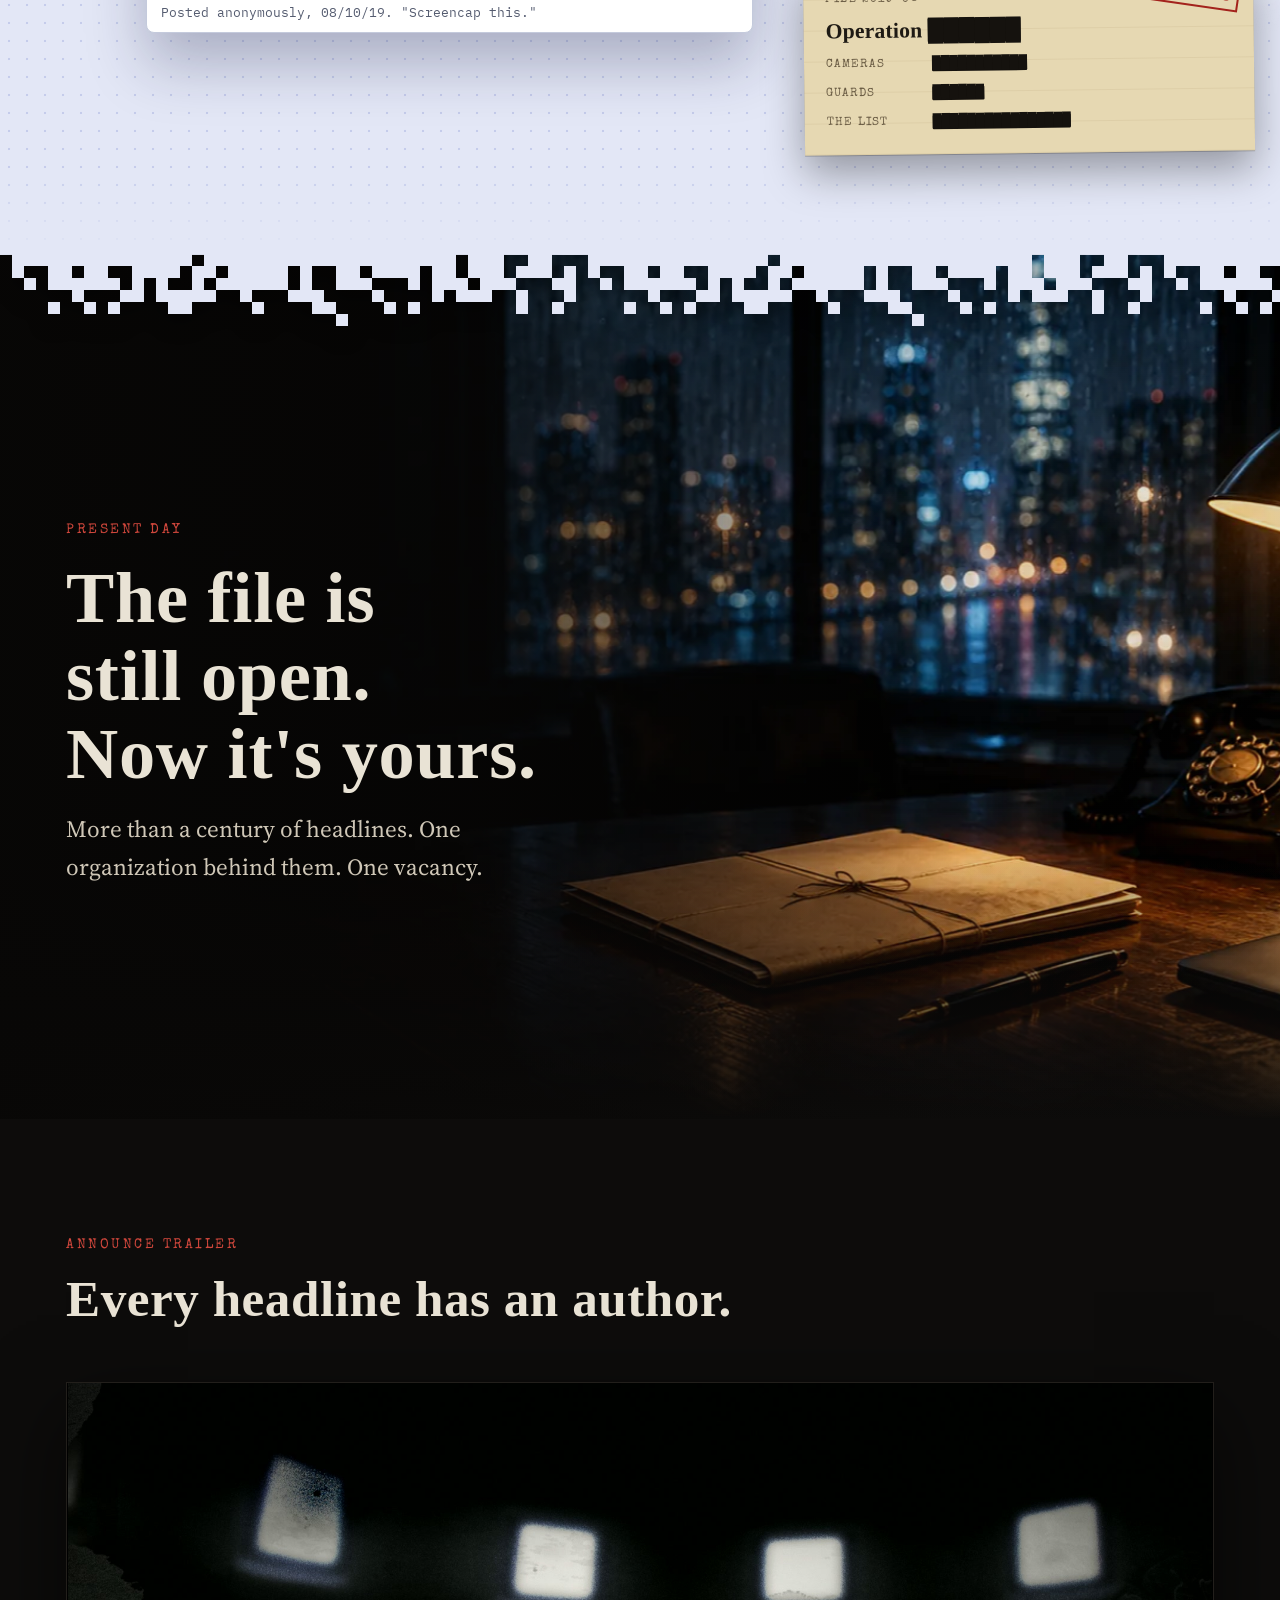
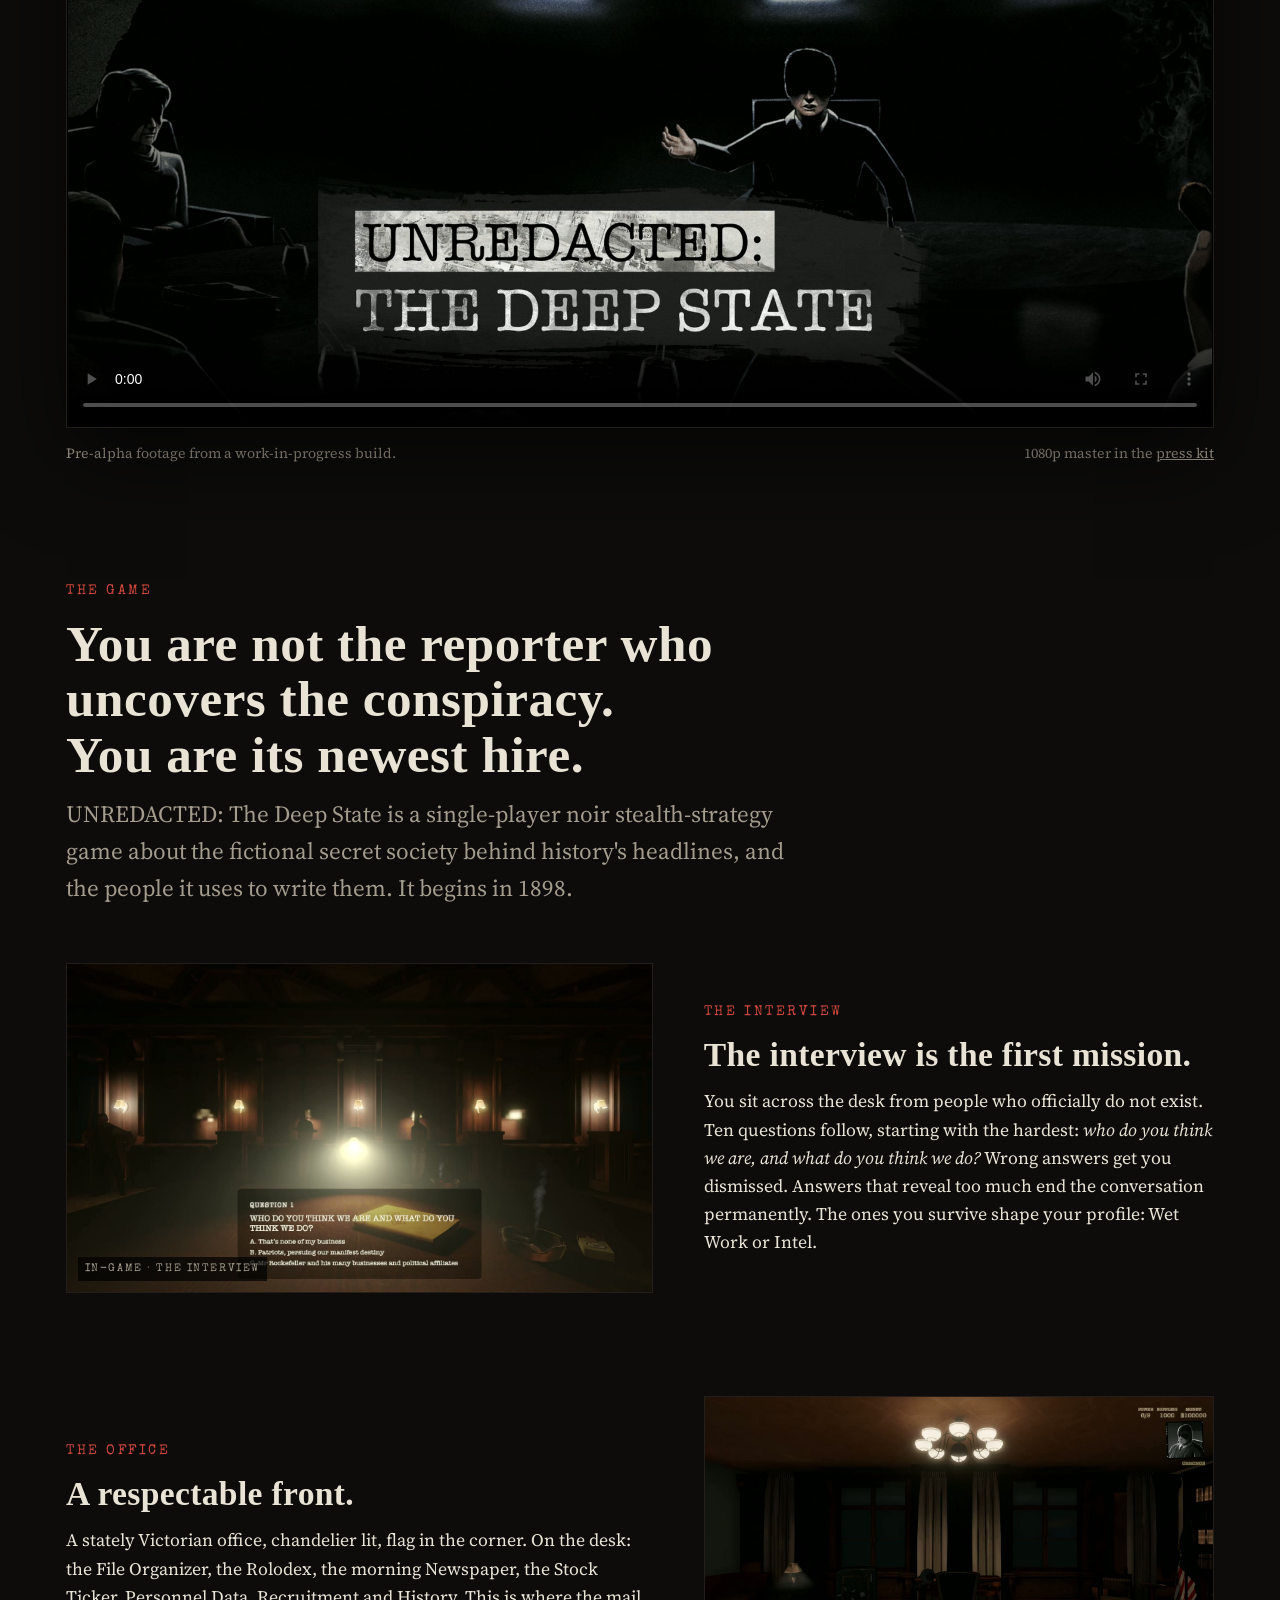
==== commit 4a170113: "Rebuild landing page as a scrolling timeline, 1898 to present day Seven era chapters with cinematic " ====
--- a/index.html
+++ b/index.html
@@ -4,21 +4,23 @@
 <meta charset="utf-8">
 <meta name="viewport" content="width=device-width, initial-scale=1, viewport-fit=cover">
 <title>UNREDACTED: The Deep State</title>
-<meta name="description" content="A noir stealth-strategy game set in 1898 America. Survive the interview, build a secret headquarters, and send operatives into the night to rewrite tomorrow's headlines.">
+<meta name="description" content="A noir stealth-strategy game about the secret hands behind history's headlines, from the sinking of the USS Maine in 1898 to the present day.">
 <meta name="theme-color" content="#0d0c0b">
 <link rel="icon" type="image/png" sizes="32x32" href="assets/img/favicon-32.png">
 <link rel="apple-touch-icon" href="assets/img/apple-touch-icon.png">
 <meta property="og:type" content="website">
 <meta property="og:title" content="UNREDACTED: The Deep State">
-<meta property="og:description" content="History is written by those who redact it. A noir stealth-strategy game set in 1898 America.">
+<meta property="og:description" content="History is written by those who redact it. A noir stealth-strategy game spanning 1898 to the present day.">
 <meta property="og:image" content="https://remiclassic.github.io/unredacted/assets/img/og.jpg">
 <meta property="og:url" content="https://remiclassic.github.io/unredacted/">
 <meta name="twitter:card" content="summary_large_image">
 <meta name="twitter:image" content="https://remiclassic.github.io/unredacted/assets/img/og.jpg">
 <link rel="preconnect" href="https://fonts.googleapis.com">
 <link rel="preconnect" href="https://fonts.gstatic.com" crossorigin>
-<link rel="stylesheet" href="https://fonts.googleapis.com/css2?family=Old+Standard+TT:wght@400;700&family=Source+Serif+4:ital,opsz,wght@0,8..60,400;0,8..60,600;1,8..60,400&family=Special+Elite&display=swap">
-<link rel="stylesheet" href="assets/css/site.css?v=mwtabya7">
+<link rel="stylesheet" href="https://fonts.googleapis.com/css2?family=Old+Standard+TT:wght@400;700&family=Source+Serif+4:ital,opsz,wght@0,8..60,400;0,8..60,600;1,8..60,400&family=Special+Elite&family=IM+Fell+English+SC&family=IM+Fell+English:ital@0;1&family=Bebas+Neue&family=Courier+Prime:wght@400;700&family=Jost:wght@400;600;800&family=Anton&family=Inter:wght@400;600;800&family=IBM+Plex+Mono:wght@400;600&display=swap">
+<link rel="stylesheet" href="assets/css/site.css?v=t4">
+<link rel="stylesheet" href="assets/css/timeline-masks.css?v=t4">
+<link rel="stylesheet" href="assets/css/timeline.css?v=t4">
 </head>
 <body>
 
@@ -26,9 +28,9 @@
   <div class="wrap">
     <a class="brand" href="./" aria-label="UNREDACTED: The Deep State home"><img src="assets/img/logo.png" alt="UNREDACTED: The Deep State" width="1024" height="340"></a>
     <nav class="nav" aria-label="Main">
+      <a href="#timeline">Timeline</a>
       <a href="#game">The Game</a>
       <a href="#operatives">Operatives</a>
-      <a href="#media">Media</a>
       <a href="#faq">FAQ</a>
       <a class="keep" href="presskit/">Press Kit</a>
       <a class="btn keep" href="#trailer">Trailer</a>
@@ -39,20 +41,21 @@
 <main>
   <section class="hero">
     <div class="hero-media" aria-hidden="true">
-      <video autoplay muted loop playsinline preload="auto" poster="assets/img/hero-poster.jpg">
-        <source src="assets/video/hero-loop.mp4" type="video/mp4">
-      </video>
-    </div>
-    <div class="wrap">
-      <span class="label">America, 1898</span>
+      <picture>
+        <source srcset="assets/img/hero-cover.webp" type="image/webp">
+        <img src="assets/img/hero-cover.jpg" alt="" width="1671" height="941" fetchpriority="high">
+      </picture>
+    </div>
+    <div class="wrap">
+      <span class="label">1898 — Present day</span>
       <img class="hero-logo" src="assets/img/logo.png" alt="UNREDACTED: The Deep State" width="1024" height="340">
       <h1>History is written by those who <span class="redact">redact</span> it.</h1>
-      <p class="lede">Survive the interview. Build the secret headquarters. Send your operatives into the night to rewrite tomorrow's headlines. A noir stealth-strategy game, in development.</p>
+      <p class="lede">From the sinking of the Maine to the last post before the news broke, every headline had an author. A noir stealth-strategy game about the hands behind them, in development.</p>
       <div class="btns">
         <button class="btn primary" type="button" data-play-trailer>
           <svg viewBox="0 0 24 24" aria-hidden="true"><path d="M7 4v16l13-8z"/></svg>Watch the trailer
         </button>
-        <a class="btn" href="presskit/">Press kit</a>
+        <a class="btn" href="#timeline">Open the file</a>
       </div>
       <p class="fine">Pre-alpha · Work in progress · Steam page coming soon</p>
     </div>
@@ -69,6 +72,362 @@
     </div>
   </section>
 
+  <!-- ================= TIMELINE ================= -->
+  <div class="timeline" id="timeline">
+    <nav class="rail" aria-label="Timeline">
+      <div class="rail-now" aria-hidden="true"><span class="rail-year" data-rail-year>1898</span><span class="rail-place" data-rail-place>Havana Harbor</span></div>
+      <ol class="rail-list">
+        <li><a href="#y1898" data-rail="1898">1898</a></li>
+        <li><a href="#y1914" data-rail="1914">1914</a></li>
+        <li><a href="#y1941" data-rail="1941">1941</a></li>
+        <li><a href="#y1963" data-rail="1963">1963</a></li>
+        <li><a href="#y1997" data-rail="1997">1997</a></li>
+        <li><a href="#y2001" data-rail="2001">2001</a></li>
+        <li><a href="#y2019" data-rail="2019">2019</a></li>
+      </ol>
+    </nav>
+
+    <!-- 1898 -->
+    <section class="era e1898" id="y1898" data-year="1898" data-place="Havana Harbor" aria-labelledby="h1898">
+      <header class="scene">
+        <picture class="scene-img"><source srcset="assets/img/scene-1898.webp" type="image/webp"><img src="assets/img/scene-1898.jpg" alt="Game art: a foggy naval dockyard with a crane, a warship and silhouetted men" width="1760" height="990" loading="lazy" decoding="async"></picture>
+        <div class="scene-fx" aria-hidden="true"></div>
+        <div class="scene-in">
+          <p class="scene-year" aria-hidden="true">1898</p>
+          <p class="scene-place">Havana Harbor · 15 February 1898</p>
+        </div>
+        <p class="scene-credit">Game art</p>
+      </header>
+      <div class="era-body">
+      <div class="tex" aria-hidden="true"></div>
+      <div class="seam top" aria-hidden="true"></div>
+      <div class="era-in">
+        <header class="np-mast">
+          <span class="np-ear">Extra</span>
+          <span class="np-title">The Evening Clarion</span>
+          <span class="np-ear">One Cent</span>
+          <span class="np-dateline">New York · Wednesday, February 16, 1898 · Five O'Clock Edition</span>
+        </header>
+        <h2 class="np-head" id="h1898">Destruction of the War Ship Maine</h2>
+        <p class="np-deck">Terrible explosion in Havana Harbor. Hundreds of brave sailors lost. Who is responsible?</p>
+        <div class="era-grid">
+          <figure class="np-photo">
+            <img src="assets/img/era-1898.jpg" alt="Game art: a desk strewn with 1898 newspapers about the Maine, marked up in red ink with the word DELAY circled, a pistol on top" width="1600" height="900" loading="lazy">
+            <figcaption>From the cabal's desk. Game art.</figcaption>
+          </figure>
+          <div class="era-side">
+            <div class="record">
+              <h3 class="rec-label">The official record</h3>
+              <p>On the night of February 15, 1898, the armored cruiser USS Maine exploded and sank in Havana Harbor, Cuba. 266 American sailors died. A U.S. Navy court of inquiry blamed a mine; the cause has never been settled. Ten weeks later the United States was at war with Spain.</p>
+            </div>
+            <aside class="file">
+              <span class="file-stamp">Classified</span>
+              <span class="file-no">File 1898-02</span>
+              <h3>Operation Shipyard</h3>
+              <dl>
+                <div><dt>Objective</dt><dd>Sabotage the U.S.S. Maine</dd></div>
+                <div><dt>Operatives</dt><dd><span class="bar">██████ ███████</span></dd></div>
+                <div><dt>Outcome</dt><dd><span class="bar">█████████████</span></dd></div>
+              </dl>
+              <p class="file-note">Where the game begins.</p>
+            </aside>
+          </div>
+        </div>
+      </div>
+    <div class="seam bot" aria-hidden="true"></div>
+      </div>
+    </section>
+
+    <!-- 1914 -->
+    <section class="era e1914" id="y1914" data-year="1914" data-place="Sarajevo" aria-labelledby="h1914">
+      <header class="scene">
+        <picture class="scene-img"><source srcset="assets/img/scene-1914.webp" type="image/webp"><img src="assets/img/scene-1914.jpg" alt="Illustration in the style of a 1914 photograph: a quiet riverside quay and stone bridge in Sarajevo" width="1760" height="990" loading="lazy" decoding="async"></picture>
+        <div class="scene-fx" aria-hidden="true"></div>
+        <div class="scene-in">
+          <p class="scene-year" aria-hidden="true">1914</p>
+          <p class="scene-place">Sarajevo · 28 June 1914</p>
+        </div>
+        <p class="scene-credit">Illustration · not an archival photograph</p>
+      </header>
+      <div class="era-body">
+      <div class="tex" aria-hidden="true"></div>
+      <div class="seam top" aria-hidden="true"></div>
+      <div class="strip tape top" aria-hidden="true"><span>Sarajevo 28 June 1914 stop Archduke shot stop more follows stop &nbsp; Sarajevo 28 June 1914 stop Archduke shot stop more follows stop &nbsp; Sarajevo 28 June 1914 stop Archduke shot stop more follows stop &nbsp; Sarajevo 28 June 1914 stop Archduke shot stop more follows stop &nbsp; Sarajevo 28 June 1914 stop Archduke shot stop more follows stop &nbsp; Sarajevo 28 June 1914 stop Archduke shot stop more follows stop &nbsp; Sarajevo 28 June 1914 stop Archduke shot stop more follows stop &nbsp; Sarajevo 28 June 1914 stop Archduke shot stop more follows stop &nbsp; </span></div>
+      <div class="era-in">
+        <div class="era-grid">
+          <div class="tg">
+            <header class="tg-head">
+              <span>Telegraph Office</span>
+              <span>Form No. 14 · Urgent</span>
+            </header>
+            <p class="tg-route">Sarajevo → Vienna · 28 June 1914</p>
+            <h2 class="tg-strips" id="h1914">
+              <span>Sarajevo 28 June 1914 stop</span>
+              <span>Archduke Franz Ferdinand and Duchess Sophie shot stop</span>
+              <span>Both dead stop assassin seized stop</span>
+              <span>More follows</span>
+            </h2>
+            <p class="tg-foot">Received 12:40 · Clerk <span class="bar">████</span></p>
+          </div>
+          <div class="era-side">
+            <div class="record">
+              <h3 class="rec-label">The official record</h3>
+              <p>On June 28, 1914, Archduke Franz Ferdinand, heir to the Austro-Hungarian throne, and his wife Sophie were shot dead in Sarajevo by Gavrilo Princip, a 19-year-old Bosnian Serb. A month later Austria-Hungary declared war on Serbia. Within weeks most of Europe was at war, and around 20 million people would die.</p>
+            </div>
+            <aside class="file">
+              <span class="file-stamp">Classified</span>
+              <span class="file-no">File 1914-06</span>
+              <h3>Operation <span class="bar">████████</span></h3>
+              <dl>
+                <div><dt>Objective</dt><dd><span class="bar">████████████████</span></dd></div>
+                <div><dt>Route</dt><dd>Appel Quay, <span class="bar">█████</span></dd></div>
+                <div><dt>Outcome</dt><dd><span class="bar">███████████</span></dd></div>
+              </dl>
+            </aside>
+          </div>
+        </div>
+      </div>
+    <div class="seam bot" aria-hidden="true"></div>
+      <div class="strip tape bot" aria-hidden="true"><span>Vienna 28 July 1914 stop war declared stop &nbsp; Vienna 28 July 1914 stop war declared stop &nbsp; Vienna 28 July 1914 stop war declared stop &nbsp; Vienna 28 July 1914 stop war declared stop &nbsp; Vienna 28 July 1914 stop war declared stop &nbsp; Vienna 28 July 1914 stop war declared stop &nbsp; Vienna 28 July 1914 stop war declared stop &nbsp; Vienna 28 July 1914 stop war declared stop &nbsp; Vienna 28 July 1914 stop war declared stop &nbsp; Vienna 28 July 1914 stop war declared stop &nbsp; </span></div>
+      </div>
+    </section>
+
+    <!-- 1941 -->
+    <section class="era e1941" id="y1941" data-year="1941" data-place="Pearl Harbor" aria-labelledby="h1941">
+      <header class="scene">
+        <picture class="scene-img"><source srcset="assets/img/scene-1941.webp" type="image/webp"><img src="assets/img/scene-1941.jpg" alt="Illustration in the style of a 1941 photograph: battleships moored in a calm harbor at dawn" width="1760" height="990" loading="lazy" decoding="async"></picture>
+        <div class="scene-fx" aria-hidden="true"></div>
+        <div class="scene-in">
+          <p class="scene-year" aria-hidden="true">1941</p>
+          <p class="scene-place">Pearl Harbor · 7 December 1941</p>
+        </div>
+        <p class="scene-credit">Illustration · not an archival photograph</p>
+      </header>
+      <div class="era-body">
+      <div class="tex" aria-hidden="true"></div>
+      <div class="seam top" aria-hidden="true"></div>
+      <div class="era-in">
+        <div class="wx">
+          <div class="wx-band"><span>Extra</span><span>Honolulu · Sunday, December 7, 1941</span><span>Extra</span></div>
+          <h2 class="wx-head" id="h1941">War! <span>Pearl Harbor Attacked</span></h2>
+          <div class="wx-stripes" aria-hidden="true"></div>
+        </div>
+        <div class="era-grid">
+          <div class="record">
+            <h3 class="rec-label">The official record</h3>
+            <p>Shortly before 8 a.m. on December 7, 1941, Japanese carrier aircraft attacked the U.S. Pacific Fleet at Pearl Harbor, Hawaii. 2,403 Americans were killed. The next day the United States declared war on Japan.</p>
+          </div>
+          <aside class="file">
+            <span class="file-stamp">Top secret</span>
+            <span class="file-no">File 1941-12</span>
+            <h3>Operation <span class="bar">█████████</span></h3>
+            <dl>
+              <div><dt>Intercepts</dt><dd><span class="bar">██ ██████████ ███</span></dd></div>
+              <div><dt>Distribution</dt><dd><span class="bar">████████</span> only</dd></div>
+              <div><dt>Outcome</dt><dd><span class="bar">██████████████</span></dd></div>
+            </dl>
+          </aside>
+        </div>
+      </div>
+    <div class="seam bot" aria-hidden="true"></div>
+      </div>
+    </section>
+
+    <!-- 1963 -->
+    <section class="era e1963" id="y1963" data-year="1963" data-place="Dallas" aria-labelledby="h1963">
+      <header class="scene">
+        <picture class="scene-img"><source srcset="assets/img/scene-1963.webp" type="image/webp"><img src="assets/img/scene-1963.jpg" alt="Illustration in the style of 1963 home-movie film: crowds line a sunny downtown street as a motorcade approaches" width="1760" height="990" loading="lazy" decoding="async"></picture>
+        <div class="scene-fx" aria-hidden="true"></div>
+        <div class="scene-in">
+          <p class="scene-year" aria-hidden="true">1963</p>
+          <p class="scene-place">Dallas · 22 November 1963</p>
+        </div>
+        <p class="scene-credit">Illustration · not an archival photograph</p>
+      </header>
+      <div class="era-body">
+      <div class="tex" aria-hidden="true"></div>
+      <div class="seam top" aria-hidden="true"></div>
+      <div class="strip film top" aria-hidden="true"><span>Safety film ▸ 22 Nov 63 ▸ 12 ▸ 12A ▸ 13 ▸ 13A ▸ Safety film ▸ 22 Nov 63 ▸ 12 ▸ 12A ▸ 13 ▸ 13A ▸ Safety film ▸ 22 Nov 63 ▸ 12 ▸ 12A ▸ 13 ▸ 13A ▸ Safety film ▸ 22 Nov 63 ▸ 12 ▸ 12A ▸ 13 ▸ 13A ▸ Safety film ▸ 22 Nov 63 ▸ 12 ▸ 12A ▸ 13 ▸ 13A ▸ Safety film ▸ 22 Nov 63 ▸ 12 ▸ 12A ▸ 13 ▸ 13A ▸ Safety film ▸ 22 Nov 63 ▸ 12 ▸ 12A ▸ 13 ▸ 13A ▸ Safety film ▸ 22 Nov 63 ▸ 12 ▸ 12A ▸ 13 ▸ 13A ▸ </span></div>
+      <div class="era-in">
+        <div class="era-grid">
+          <div class="tty">
+            <div class="tty-paper">
+              <p class="tty-meta">A7N DA · NOV 22 · 1:34 PM CST</p>
+              <h2 class="tty-text" id="h1963"><span class="tty-flash">Flash</span>
+                <span>Dallas — President Kennedy shot in motorcade.</span>
+                <span>Bulletin: the President is dead.</span></h2>
+              <p class="tty-meta">— 30 —</p>
+            </div>
+            <div class="film-frames" aria-label="Film frames, withheld">
+              <span>Frame 01<br>Withheld</span><span>Frame 02<br>Withheld</span><span>Frame 03<br>Withheld</span><span>Frame 04<br>Withheld</span>
+            </div>
+          </div>
+          <div class="era-side">
+            <div class="record">
+              <h3 class="rec-label">The official record</h3>
+              <p>At 12:30 p.m. on November 22, 1963, President John F. Kennedy was shot while riding in an open-top motorcade through Dealey Plaza in Dallas, Texas. He died within the hour. In 1964 the Warren Commission concluded that Lee Harvey Oswald acted alone.</p>
+            </div>
+            <aside class="file">
+              <span class="file-stamp">Eyes only</span>
+              <span class="file-no">File 1963-11</span>
+              <h3>Operation <span class="bar">███████</span></h3>
+              <dl>
+                <div><dt>Location</dt><dd>Dealey Plaza</dd></div>
+                <div><dt>Assets</dt><dd><span class="bar">███ ████████</span></dd></div>
+                <div><dt>Release</dt><dd>Sealed until <span class="bar">████</span></dd></div>
+              </dl>
+            </aside>
+          </div>
+        </div>
+      </div>
+    <div class="seam bot" aria-hidden="true"></div>
+      <div class="strip film bot" aria-hidden="true"><span>Safety film ▸ 22 Nov 63 ▸ 14 ▸ 14A ▸ 15 ▸ 15A ▸ Safety film ▸ 22 Nov 63 ▸ 14 ▸ 14A ▸ 15 ▸ 15A ▸ Safety film ▸ 22 Nov 63 ▸ 14 ▸ 14A ▸ 15 ▸ 15A ▸ Safety film ▸ 22 Nov 63 ▸ 14 ▸ 14A ▸ 15 ▸ 15A ▸ Safety film ▸ 22 Nov 63 ▸ 14 ▸ 14A ▸ 15 ▸ 15A ▸ Safety film ▸ 22 Nov 63 ▸ 14 ▸ 14A ▸ 15 ▸ 15A ▸ Safety film ▸ 22 Nov 63 ▸ 14 ▸ 14A ▸ 15 ▸ 15A ▸ Safety film ▸ 22 Nov 63 ▸ 14 ▸ 14A ▸ 15 ▸ 15A ▸ </span></div>
+      </div>
+    </section>
+
+    <!-- 1997 -->
+    <section class="era e1997" id="y1997" data-year="1997" data-place="Paris" aria-labelledby="h1997">
+      <header class="scene">
+        <picture class="scene-img"><source srcset="assets/img/scene-1997.webp" type="image/webp"><img src="assets/img/scene-1997.jpg" alt="Illustration: an empty Paris riverside underpass at night under orange lamps" width="1760" height="990" loading="lazy" decoding="async"></picture>
+        <div class="scene-fx" aria-hidden="true"></div>
+        <div class="scene-in">
+          <p class="scene-year" aria-hidden="true">1997</p>
+          <p class="scene-place">Paris · 31 August 1997</p>
+        </div>
+        <p class="scene-credit">Illustration · not an archival photograph</p>
+      </header>
+      <div class="era-body">
+      <div class="tex" aria-hidden="true"></div>
+      <div class="seam top" aria-hidden="true"></div>
+      <div class="era-in">
+        <div class="tab">
+          <div class="tab-mast"><span>The Sunday Echo</span><span>31·08·97 · 50p</span></div>
+          <h2 class="tab-head" id="h1997">Paris, <span>31 August 1997</span></h2>
+          <p class="tab-deck">The Pont de l'Alma tunnel. A car chased by photographers. A princess.</p>
+        </div>
+        <div class="era-grid">
+          <div class="record">
+            <h3 class="rec-label">The official record</h3>
+            <p>Shortly after midnight on August 31, 1997, Diana, Princess of Wales, was fatally injured when the car carrying her crashed in the Pont de l'Alma tunnel in Paris while pursued by photographers. Dodi Fayed and the driver, Henri Paul, also died. A 2008 inquest ruled the deaths an unlawful killing caused by the grossly negligent driving of Paul and the pursuing vehicles.</p>
+          </div>
+          <aside class="file">
+            <span class="file-stamp">Restricted</span>
+            <span class="file-no">File 1997-08</span>
+            <h3>Operation <span class="bar">██████</span></h3>
+            <dl>
+              <div><dt>Vehicle</dt><dd><span class="bar">████ ██████</span></dd></div>
+              <div><dt>Photographs</dt><dd><span class="bar">██</span> recovered</dd></div>
+              <div><dt>Outcome</dt><dd><span class="bar">███████████</span></dd></div>
+            </dl>
+          </aside>
+        </div>
+      </div>
+    <div class="seam bot" aria-hidden="true"></div>
+      </div>
+    </section>
+
+    <!-- 2001 -->
+    <section class="era e2001" id="y2001" data-year="2001" data-place="New York" aria-labelledby="h2001">
+      <header class="scene">
+        <picture class="scene-img"><source srcset="assets/img/scene-2001.webp" type="image/webp"><img src="assets/img/scene-2001.jpg" alt="Illustration: a crowd seen from behind watches a wall of television sets in a shop window" width="1760" height="990" loading="lazy" decoding="async"></picture>
+        <div class="scene-fx" aria-hidden="true"></div>
+        <div class="scene-in">
+          <p class="scene-year" aria-hidden="true">2001</p>
+          <p class="scene-place">New York · 11 September 2001</p>
+        </div>
+        <p class="scene-credit">Illustration · not an archival photograph</p>
+      </header>
+      <div class="era-body">
+      <div class="tex" aria-hidden="true"></div>
+      <div class="seam top" aria-hidden="true"></div>
+      <div class="strip static top" aria-hidden="true"></div>
+      <div class="era-in">
+        <div class="tv">
+          <div class="tv-screen">
+            <span class="tv-live">Live</span>
+            <span class="tv-clock">09·11·2001 &nbsp; 8:46 AM ET</span>
+            <h2 class="tv-third" id="h2001"><span class="tv-tag">Breaking news</span><span class="tv-line">Airliners hijacked · New York · Washington · Pennsylvania</span></h2>
+          </div>
+          <div class="tv-ticker" aria-hidden="true"><div><span>World Trade Center struck · Pentagon struck · Flight 93 down near Shanksville, Pennsylvania · All U.S. air traffic grounded ·&nbsp;</span><span>World Trade Center struck · Pentagon struck · Flight 93 down near Shanksville, Pennsylvania · All U.S. air traffic grounded ·&nbsp;</span></div></div>
+        </div>
+        <div class="era-grid">
+          <div class="record">
+            <h3 class="rec-label">The official record</h3>
+            <p>On the morning of September 11, 2001, nineteen al-Qaeda hijackers seized four airliners. Two struck the World Trade Center in New York, one struck the Pentagon, and one crashed in a field in Pennsylvania after passengers fought back. 2,977 people were killed.</p>
+          </div>
+          <aside class="file">
+            <span class="file-stamp">Classified</span>
+            <span class="file-no">File 2001-09</span>
+            <h3>Operation <span class="bar">█████████</span></h3>
+            <dl>
+              <div><dt>Warnings</dt><dd><span class="bar">██</span> received</dd></div>
+              <div><dt>Pages</dt><dd><span class="bar">██</span> withheld</dd></div>
+              <div><dt>Outcome</dt><dd><span class="bar">██████████████</span></dd></div>
+            </dl>
+          </aside>
+        </div>
+      </div>
+    <div class="seam bot" aria-hidden="true"></div>
+      <div class="strip static bot" aria-hidden="true"></div>
+      </div>
+    </section>
+
+    <!-- 2019 -->
+    <section class="era e2019" id="y2019" data-year="2019" data-place="New York" aria-labelledby="h2019">
+      <header class="scene">
+        <picture class="scene-img"><source srcset="assets/img/scene-2019.webp" type="image/webp"><img src="assets/img/scene-2019.jpg" alt="Illustration in the style of security-camera footage: an empty detention-facility corridor at night" width="1760" height="990" loading="lazy" decoding="async"></picture>
+        <div class="scene-fx" aria-hidden="true"><span class="hud hud-tl">CAM 02</span><span class="hud hud-tr"><i></i>REC</span><span class="hud hud-br">08·10·2019 &nbsp;<b>██:██:██</b></span></div>
+        <div class="scene-in">
+          <p class="scene-year" aria-hidden="true">2019</p>
+          <p class="scene-place">New York · 10 August 2019</p>
+        </div>
+        <p class="scene-credit">Illustration · not an archival photograph</p>
+      </header>
+      <div class="era-body">
+      <div class="tex" aria-hidden="true"></div>
+      <div class="seam top" aria-hidden="true"></div>
+      <div class="era-in">
+        <div class="era-grid">
+          <div class="win">
+            <div class="win-bar"><i></i><i></i><i></i><span class="win-url">archive · thread No.222518349</span></div>
+            <img src="assets/img/screencap.png" alt="Screenshot of an anonymous imageboard post dated 08/10/19 titled 'Jeffrey Epstein DEAD', reading: dont ask me how I know, but Epstein died an hour ago from hanging, cardiac arrest. Screencap this" width="745" height="401" loading="lazy">
+            <p class="win-cap">Posted anonymously, 08/10/19. "Screencap this."</p>
+          </div>
+          <div class="era-side">
+            <h2 class="web-head" id="h2019">New York, 10 August 2019</h2>
+            <div class="record">
+              <h3 class="rec-label">The official record</h3>
+              <p>On August 10, 2019, Jeffrey Epstein was found dead in his cell at the Metropolitan Correctional Center in New York, where he was awaiting trial on federal sex-trafficking charges. The medical examiner ruled the death a suicide. A 2023 Justice Department report blamed failures by the jail's staff.</p>
+            </div>
+            <aside class="file">
+              <span class="file-stamp">Classified</span>
+              <span class="file-no">File 2019-08</span>
+              <h3>Operation <span class="bar">██████</span></h3>
+              <dl>
+                <div><dt>Cameras</dt><dd><span class="bar">███████████</span></dd></div>
+                <div><dt>Guards</dt><dd><span class="bar">██████</span></dd></div>
+                <div><dt>The list</dt><dd><span class="bar">████████████████</span></dd></div>
+              </dl>
+            </aside>
+          </div>
+        </div>
+      </div>
+    <div class="seam bot" aria-hidden="true"></div>
+      </div>
+    </section>
+  </div>
+  <!-- ================= /TIMELINE ================= -->
+
+  <section class="present" aria-labelledby="hpresent">
+    <picture class="scene-img"><source srcset="assets/img/scene-now.webp" type="image/webp"><img src="assets/img/scene-now.jpg" alt="Illustration: a tied manila folder under a desk lamp at night, city lights through a rain-streaked window" width="1760" height="990" loading="lazy" decoding="async"></picture>
+    <div class="scene-fx" aria-hidden="true"></div>
+    <div class="wrap">
+      <span class="label">Present day</span>
+      <h2 id="hpresent">The file is still open.<br><span class="redact">Now it's yours.</span></h2>
+      <p class="lede">More than a century of headlines. One organization behind them. One vacancy.</p>
+    </div>
+  </section>
+
   <section class="band" id="trailer">
     <div class="wrap">
       <div class="sec-head">
@@ -93,7 +452,7 @@
       <div class="sec-head">
         <span class="label">The game</span>
         <h2>You are not the reporter who uncovers the conspiracy. You are its newest hire.</h2>
-        <p class="lede">UNREDACTED: The Deep State is a single-player noir stealth-strategy game about the fictional secret society that runs Gilded-Age America, and the people it uses to do it.</p>
+        <p class="lede">UNREDACTED: The Deep State is a single-player noir stealth-strategy game about the fictional secret society behind history's headlines, and the people it uses to write them. It begins in 1898.</p>
       </div>
 
       <div class="features">
@@ -163,7 +522,7 @@
       </div>
       <div class="ops">
         <article class="op" tabindex="0">
-          <img src="assets/img/op-john-mcadams.jpg" alt="Painted portrait of John McAdams" loading="lazy" width="512" height="512">
+          <img src="assets/img/op-john-mcadams.jpg?v=792074" alt="Portrait of John McAdams" loading="lazy" width="640" height="800">
           <span class="stamp">Top secret</span>
           <h3>John McAdams</h3>
           <div class="meta"><span>Status: Active</span><span>Recruitment: $600</span></div>
@@ -171,7 +530,7 @@
           <span class="reveal" data-reveal>Clearance required</span>
         </article>
         <article class="op" tabindex="0">
-          <img src="assets/img/op-juanita-dominguez.jpg" alt="Painted portrait of Juanita Dominguez" loading="lazy" width="512" height="512">
+          <img src="assets/img/op-juanita-dominguez.jpg?v=792198" alt="Portrait of Juanita Dominguez" loading="lazy" width="640" height="800">
           <span class="stamp">Top secret</span>
           <h3>Juanita Dominguez</h3>
           <div class="meta"><span>Status: Active</span><span>Recruitment: $500</span></div>
@@ -179,7 +538,7 @@
           <span class="reveal" data-reveal>Clearance required</span>
         </article>
         <article class="op" tabindex="0">
-          <img src="assets/img/op-logan-blackwood.jpg" alt="Painted portrait of Logan Blackwood" loading="lazy" width="512" height="512">
+          <img src="assets/img/op-logan-blackwood.jpg?v=792267" alt="Portrait of Logan Blackwood" loading="lazy" width="640" height="800">
           <span class="stamp">Top secret</span>
           <h3>Logan Blackwood</h3>
           <div class="meta"><span>Status: Active</span><span>Recruitment: $450</span></div>
@@ -187,7 +546,7 @@
           <span class="reveal" data-reveal>Clearance required</span>
         </article>
         <article class="op" tabindex="0">
-          <img src="assets/img/op-lynda-jones.jpg" alt="Painted portrait of Lynda Jones" loading="lazy" width="512" height="512">
+          <img src="assets/img/op-lynda-jones.jpg?v=792314" alt="Portrait of Lynda Jones" loading="lazy" width="640" height="800">
           <span class="stamp">Top secret</span>
           <h3>Lynda Jones</h3>
           <div class="meta"><span>Status: Active</span><span>Recruitment: $750</span></div>
@@ -195,7 +554,7 @@
           <span class="reveal" data-reveal>Clearance required</span>
         </article>
         <article class="op" tabindex="0">
-          <img src="assets/img/op-william-freedman.jpg" alt="Painted portrait of William Freedman" loading="lazy" width="512" height="512">
+          <img src="assets/img/op-william-freedman.jpg?v=792387" alt="Portrait of William Freedman" loading="lazy" width="640" height="800">
           <span class="stamp">Top secret</span>
           <h3>William Freedman</h3>
           <div class="meta"><span>Status: Active</span><span>Recruitment: $900</span></div>
@@ -230,7 +589,7 @@
       <div class="faq">
         <details open>
           <summary>What is UNREDACTED: The Deep State?</summary>
-          <p>A single-player noir stealth-strategy game set in 1898 America. You're recruited into a fictional secret society, then run it: building a hidden headquarters, gathering intel and leverage, and sending operatives on real-time-with-pause stealth missions.</p>
+          <p>A single-player noir stealth-strategy game about a fictional secret society working behind the headlines, from 1898 to the present day. You're recruited into it, then run it: building a hidden headquarters, gathering intel and leverage, and sending operatives on real-time-with-pause stealth missions.</p>
         </details>
         <details>
           <summary>When is it coming out, and on what platforms?</summary>
@@ -242,7 +601,7 @@
         </details>
         <details>
           <summary>Is it based on real history?</summary>
-          <p>It's historical fiction. The setting is real (Gilded-Age America and the run-up to the Spanish-American War) but the cabal and its operations are invented. It's a pulp conspiracy story, not a statement about modern politics.</p>
+          <p>It's historical fiction. The events on the timeline are real, and the official records quoted here are accurate. The cabal, its files and its operations are invented. No disrespect is intended to the people who lost their lives or to their families.</p>
         </details>
         <details>
           <summary>Can I play without killing?</summary>
@@ -271,10 +630,10 @@
     <div class="foot-row">
       <span>UNREDACTED: The Deep State · © 2026 Think Tank Games. All rights reserved.</span>
       <nav class="foot-links" aria-label="Footer">
-        <a href="#trailer">Trailer</a><a href="presskit/">Press kit</a><a href="#faq">FAQ</a>
+        <a href="#timeline">Timeline</a><a href="#trailer">Trailer</a><a href="presskit/">Press kit</a><a href="#faq">FAQ</a>
       </nav>
     </div>
-    <p class="disclaimer">Footage and screenshots are from a work-in-progress build. A work of fiction: any resemblance to secret societies, living or dead, is entirely deniable.</p>
+    <p class="disclaimer">A work of fiction. The events on the timeline are real; the conspiracies, files and operations are invented. Footage and screenshots are from a work-in-progress build.</p>
   </div>
 </footer>
 
@@ -283,6 +642,7 @@
   <div id="lb-body"></div>
 </dialog>
 
-<script src="assets/js/site.js?v=mwtabya7"></script>
+<script src="assets/js/site.js?v=t4"></script>
+<script src="assets/js/timeline.js?v=t4"></script>
 </body>
 </html>
--- a/assets/css/site.css
+++ b/assets/css/site.css
@@ -121,7 +121,11 @@
 /* ---------- hero ---------- */
 .hero { position: relative; isolation: isolate; overflow: hidden; border-bottom: 1px solid var(--ink-3); }
 .hero-media { position: absolute; inset: 0; z-index: -1; }
-.hero-media video, .hero-media img { width: 100%; height: 100%; object-fit: cover; }
+.hero-media picture { display: block; width: 100%; height: 100%; }
+.hero-media video, .hero-media img { width: 100%; height: 100%; object-fit: cover; object-position: 62% center; }
+.hero-media img { transform-origin: 55% 40%; animation: hero-push 28s ease-out both; }
+@keyframes hero-push { from { transform: scale(1); } to { transform: scale(1.06); } }
+@media (prefers-reduced-motion: reduce) { .hero-media img { animation: none; } }
 .hero-media::after {
   content: ""; position: absolute; inset: 0;
   background:
@@ -186,7 +190,7 @@
 }
 .op:nth-child(2n) { --tilt: .8deg; } .op:nth-child(3n) { --tilt: -1deg; } .op:nth-child(5n) { --tilt: .5deg; }
 .op:hover { transform: rotate(0) translateY(-4px); }
-.op img { width: 100%; aspect-ratio: 1; object-fit: cover; filter: sepia(.25) contrast(1.05); border: 1px solid rgba(0,0,0,.2); }
+.op img { width: 100%; aspect-ratio: 1; object-fit: cover; object-position: center 18%; filter: sepia(.25) contrast(1.05); border: 1px solid rgba(0,0,0,.2); }
 .op .stamp {
   position: absolute; top: 18px; right: 14px; transform: rotate(-9deg);
   font-family: var(--f-type); font-size: .66rem; letter-spacing: .16em; color: var(--red);
@@ -289,3 +293,4 @@
 .vids { display: grid; grid-template-columns: repeat(auto-fill, minmax(280px, 1fr)); gap: 16px; }
 .vids video { width: 100%; background: #000; border: 1px solid var(--ink-3); }
 .vids .v-vert video { aspect-ratio: 9/16; max-height: 520px; object-fit: contain; }
+
--- a/assets/css/timeline-masks.css
+++ b/assets/css/timeline-masks.css
@@ -0,0 +1,6 @@
+/* generated by tools/build-timeline.mjs */
+:root {
+  --m-torn-a: url("data:image/svg+xml,%3Csvg xmlns=%22http://www.w3.org/2000/svg%22 viewBox=%220 0 1600 72%22 preserveAspectRatio=%22none%22%3E%3Cpath d=%22M0,24.6L5.6,27.9L11.4,27.9L16.8,30.1L22.0,32.8L30.1,38.1L33.5,39.9L41.4,43.6L51.0,43.9L57.4,40.2L65.6,40.4L69.5,36.7L79.7,41.4L89.1,36.5L93.5,40.4L100.2,38.3L106.9,43.5L112.4,44.0L116.0,34.9L125.2,39.6L130.9,37.4L137.5,32.3L140.5,29.9L147.6,29.4L154.3,38.6L158.5,38.5L161.5,39.0L168.0,39.3L177.0,44.2L180.8,44.9L191.3,43.5L198.6,42.5L206.1,42.3L216.4,41.0L221.7,45.3L231.2,43.1L237.6,45.0L248.2,46.0L255.8,48.2L265.3,42.1L274.9,37.0L284.4,28.1L290.4,28.8L301.0,27.5L307.8,22.3L318.3,18.3L325.9,24.2L336.5,18.9L342.5,20.7L346.7,17.8L351.2,18.0L355.3,11.2L361.0,9.8L370.8,13.2L378.2,13.1L388.5,15.7L395.0,18.3L399.5,21.7L407.0,20.1L414.0,26.5L422.1,21.4L431.6,23.4L441.1,25.1L444.7,21.5L454.0,17.3L462.6,20.2L467.8,28.0L470.9,27.9L476.6,25.0L480.0,22.1L490.0,24.0L498.7,22.4L505.5,20.0L515.3,13.5L524.7,18.6L528.6,13.5L534.5,19.0L539.0,22.8L548.7,18.2L557.1,26.8L562.9,31.6L571.0,25.7L581.1,27.2L587.9,34.6L596.7,36.1L606.3,32.3L611.5,36.9L618.0,41.2L625.9,47.8L630.7,49.1L634.7,50.8L640.4,53.8L648.7,49.9L653.9,52.9L657.3,44.3L665.4,48.2L673.6,48.0L680.4,39.4L688.9,42.2L697.3,40.7L702.0,44.1L710.0,40.3L713.1,38.4L720.3,38.6L727.5,37.4L735.6,31.5L742.1,36.7L745.2,28.7L750.4,33.2L759.8,26.7L765.0,30.6L768.8,29.8L771.9,28.8L776.3,34.6L784.5,40.3L789.3,38.5L799.0,38.1L806.1,36.8L811.6,34.7L815.3,35.5L819.8,29.7L823.1,35.2L833.6,31.2L836.7,28.6L844.1,29.6L849.1,35.2L852.7,34.8L858.4,37.1L863.5,33.3L870.1,32.7L874.1,28.1L878.8,29.8L887.2,23.2L890.5,25.1L894.2,18.1L903.4,12.7L912.5,15.1L923.1,8.9L928.8,15.1L933.5,10.0L942.0,10.3L951.6,11.4L960.8,12.3L970.9,11.2L980.7,7.2L984.0,13.4L987.8,14.4L993.3,18.8L997.8,21.1L1003.1,24.5L1014.0,26.2L1020.2,26.8L1023.5,26.9L1031.5,28.3L1038.3,30.4L1042.8,27.8L1051.3,29.6L1056.0,23.6L1061.0,24.8L1071.5,31.9L1080.6,32.0L1087.4,28.3L1096.7,29.7L1106.4,32.2L1112.1,30.5L1118.5,31.0L1121.9,29.6L1132.4,28.8L1136.6,25.8L1147.3,29.5L1158.3,29.2L1162.7,33.6L1170.9,40.5L1175.9,43.7L1182.1,38.1L1189.7,39.2L1193.6,37.5L1200.6,39.3L1207.0,46.6L1216.7,42.8L1222.6,44.3L1227.4,46.7L1234.8,50.9L1241.3,51.1L1248.2,54.9L1253.3,51.1L1259.8,46.2L1263.1,48.6L1273.9,43.3L1281.8,37.1L1291.2,42.0L1299.4,36.1L1302.4,35.6L1306.7,39.0L1312.0,31.8L1319.3,34.8L1324.9,36.1L1334.4,27.3L1339.5,27.2L1349.7,20.5L1356.2,19.2L1362.4,20.3L1367.6,20.5L1375.4,24.4L1386.1,21.2L1392.9,24.9L1400.1,29.7L1408.8,24.1L1418.9,30.1L1428.1,27.4L1438.5,20.4L1449.4,23.2L1457.1,23.2L1467.0,29.3L1473.8,25.8L1484.6,18.1L1489.3,17.6L1496.8,20.2L1506.9,12.7L1511.8,11.8L1521.5,5.3L1526.8,10.1L1531.3,9.4L1538.0,16.9L1543.6,16.8L1546.9,17.8L1550.7,13.3L1559.1,15.0L1569.7,16.0L1577.1,19.6L1585.6,15.0L1600,24.6V72H0Z%22/%3E%3C/svg%3E");
+  --m-torn-b: url("data:image/svg+xml,%3Csvg xmlns=%22http://www.w3.org/2000/svg%22 viewBox=%220 0 1600 72%22 preserveAspectRatio=%22none%22%3E%3Cpath d=%22M0,8.1L5.8,11.5L13.9,9.0L17.9,6.3L26.2,13.1L31.0,16.5L38.8,17.8L43.6,18.4L48.3,16.9L58.4,19.2L62.5,23.0L67.5,20.9L77.0,23.1L81.1,24.2L84.8,24.0L90.6,27.1L99.2,29.0L106.3,29.2L110.1,35.1L115.0,33.4L122.2,35.0L132.3,37.7L139.9,35.8L143.4,32.6L151.7,28.4L156.9,29.7L167.3,34.6L175.3,33.9L180.8,35.0L186.9,31.3L192.8,31.3L198.7,31.8L204.5,38.1L210.9,37.2L220.8,34.4L228.4,34.7L235.6,36.4L240.8,31.2L245.7,38.1L255.2,41.1L260.8,45.1L265.5,43.1L274.8,47.3L280.3,51.6L284.5,50.1L288.4,45.0L298.1,45.3L304.0,43.7L311.5,41.6L322.4,46.2L329.5,50.7L340.4,44.4L350.7,43.6L357.5,38.8L364.7,39.0L371.2,36.7L381.7,30.9L390.4,24.4L395.4,22.3L398.5,23.4L403.9,27.0L414.6,26.7L418.5,26.7L429.0,25.4L439.2,17.4L446.5,23.4L456.0,20.4L463.9,20.5L467.7,23.4L478.1,26.3L484.4,22.3L489.4,26.8L498.1,24.8L507.8,28.9L511.4,30.5L515.8,27.1L520.0,22.8L528.1,21.8L537.6,16.3L547.9,20.7L558.7,22.0L568.4,20.6L575.3,16.7L579.1,16.7L588.3,14.8L593.3,16.8L601.8,10.9L612.4,12.1L618.9,11.2L629.9,12.3L639.2,20.8L649.4,22.6L654.1,30.1L659.9,26.9L669.6,27.6L678.0,35.7L682.8,32.3L691.0,35.3L695.8,34.4L698.9,37.9L706.9,42.2L714.6,47.9L722.9,44.3L730.4,45.0L740.9,49.4L750.3,45.6L760.7,38.1L764.4,41.4L772.6,39.6L778.8,34.1L783.7,35.6L790.0,34.7L800.3,35.7L805.4,40.2L809.7,38.1L817.5,33.3L826.5,38.0L832.5,31.7L842.0,34.0L845.9,35.2L850.6,33.6L858.2,35.5L868.5,39.0L872.5,46.4L880.6,40.9L888.8,43.9L894.8,44.7L902.2,46.1L909.9,37.5L916.3,41.2L927.1,35.4L937.8,34.2L945.8,35.9L949.1,36.0L959.4,27.6L967.4,27.6L972.9,24.8L983.5,15.9L987.9,19.2L994.8,16.0L998.4,15.5L1007.3,9.9L1016.9,15.8L1024.8,10.9L1031.0,14.4L1035.8,13.0L1042.1,17.2L1045.5,18.2L1053.7,15.7L1060.9,11.3L1065.9,14.9L1071.7,14.6L1076.7,18.2L1083.4,19.0L1086.7,24.6L1096.0,22.0L1101.0,23.4L1110.0,25.4L1119.5,32.2L1124.4,28.6L1128.9,23.7L1138.3,25.4L1147.3,22.0L1157.8,22.0L1163.7,25.3L1167.4,26.1L1175.7,23.7L1183.3,23.4L1189.3,24.1L1199.6,20.3L1208.9,21.3L1216.7,24.9L1227.1,23.9L1233.5,27.0L1238.8,27.9L1243.2,30.5L1246.5,36.4L1253.6,37.3L1264.0,40.3L1270.7,43.9L1279.3,41.1L1284.8,40.8L1288.8,41.6L1292.8,41.1L1303.0,46.4L1310.9,48.8L1321.1,50.9L1324.4,52.1L1330.2,52.5L1334.8,49.2L1340.6,52.5L1349.3,45.6L1355.6,47.2L1362.0,41.0L1368.1,42.6L1376.3,36.1L1386.1,36.7L1390.7,38.6L1397.6,38.6L1404.6,32.4L1411.1,32.8L1419.5,37.3L1424.0,31.6L1430.6,29.6L1439.6,32.8L1445.5,24.6L1452.3,25.9L1456.5,25.7L1465.8,28.9L1474.5,32.3L1479.3,29.9L1487.9,36.2L1494.5,39.8L1505.2,31.3L1513.2,29.0L1519.5,25.5L1530.1,28.5L1536.0,23.4L1543.1,26.9L1551.8,23.8L1558.9,20.7L1567.1,24.4L1574.3,17.4L1582.3,12.4L1585.5,16.0L1592.4,12.7L1600,8.1V72H0Z%22/%3E%3C/svg%3E");
+  --m-pixel: url("data:image/svg+xml,%3Csvg xmlns=%22http://www.w3.org/2000/svg%22 viewBox=%220 0 576 72%22 shape-rendering=%22crispEdges%22%3E%3Cpath d=%22M540,0h12v12h-12zM12,12h12v12h-12zM36,12h12v12h-12zM144,12h12v12h-12zM180,12h12v12h-12zM252,12h12v12h-12zM288,12h12v12h-12zM312,12h12v12h-12zM372,12h12v12h-12zM384,12h12v12h-12zM456,12h12v12h-12zM516,12h12v12h-12zM528,12h12v12h-12zM0,24h12v12h-12zM60,24h12v12h-12zM84,24h12v12h-12zM96,24h12v12h-12zM108,24h12v12h-12zM144,24h12v12h-12zM192,24h12v12h-12zM276,24h12v12h-12zM324,24h12v12h-12zM336,24h12v12h-12zM360,24h12v12h-12zM372,24h12v12h-12zM384,24h12v12h-12zM396,24h12v12h-12zM408,24h12v12h-12zM444,24h12v12h-12zM492,24h12v12h-12zM504,24h12v12h-12zM516,24h12v12h-12zM36,36h12v12h-12zM60,36h12v12h-12zM72,36h12v12h-12zM84,36h12v12h-12zM108,36h12v12h-12zM120,36h12v12h-12zM132,36h12v12h-12zM180,36h12v12h-12zM192,36h12v12h-12zM228,36h12v12h-12zM252,36h12v12h-12zM264,36h12v12h-12zM276,36h12v12h-12zM288,36h12v12h-12zM300,36h12v12h-12zM312,36h12v12h-12zM336,36h12v12h-12zM360,36h12v12h-12zM396,36h12v12h-12zM420,36h12v12h-12zM432,36h12v12h-12zM444,36h12v12h-12zM456,36h12v12h-12zM468,36h12v12h-12zM480,36h12v12h-12zM504,36h12v12h-12zM540,36h12v12h-12zM552,36h12v12h-12zM564,36h12v12h-12zM0,48h12v12h-12zM12,48h12v12h-12zM24,48h12v12h-12zM36,48h12v12h-12zM60,48h12v12h-12zM72,48h12v12h-12zM96,48h12v12h-12zM108,48h12v12h-12zM120,48h12v12h-12zM144,48h12v12h-12zM156,48h12v12h-12zM168,48h12v12h-12zM192,48h12v12h-12zM216,48h12v12h-12zM252,48h12v12h-12zM264,48h12v12h-12zM288,48h12v12h-12zM300,48h12v12h-12zM336,48h12v12h-12zM348,48h12v12h-12zM360,48h12v12h-12zM372,48h12v12h-12zM396,48h12v12h-12zM408,48h12v12h-12zM432,48h12v12h-12zM444,48h12v12h-12zM456,48h12v12h-12zM468,48h12v12h-12zM480,48h12v12h-12zM504,48h12v12h-12zM540,48h12v12h-12zM552,48h12v12h-12zM0,60h12v12h-12zM12,60h12v12h-12zM24,60h12v12h-12zM36,60h12v12h-12zM48,60h12v12h-12zM60,60h12v12h-12zM72,60h12v12h-12zM96,60h12v12h-12zM108,60h12v12h-12zM120,60h12v12h-12zM156,60h12v12h-12zM168,60h12v12h-12zM216,60h12v12h-12zM228,60h12v12h-12zM240,60h12v12h-12zM252,60h12v12h-12zM264,60h12v12h-12zM276,60h12v12h-12zM288,60h12v12h-12zM300,60h12v12h-12zM312,60h12v12h-12zM324,60h12v12h-12zM336,60h12v12h-12zM348,60h12v12h-12zM360,60h12v12h-12zM372,60h12v12h-12zM384,60h12v12h-12zM408,60h12v12h-12zM420,60h12v12h-12zM432,60h12v12h-12zM444,60h12v12h-12zM456,60h12v12h-12zM468,60h12v12h-12zM480,60h12v12h-12zM492,60h12v12h-12zM504,60h12v12h-12zM516,60h12v12h-12zM528,60h12v12h-12zM540,60h12v12h-12zM552,60h12v12h-12zM564,60h12v12h-12z%22/%3E%3C/svg%3E");
+}
--- a/assets/css/timeline.css
+++ b/assets/css/timeline.css
@@ -0,0 +1,443 @@
+/* UNREDACTED — scrolling timeline, 1898 to 2019.
+   Concept: the photographs run continuously behind; each era's documents lie on top as a sheet
+   of that period's material, with a shaped edge where it meets the scenes above and below
+   (torn newsprint, ticker tape, halftone, film strip, tabloid slash, TV static, pixels).
+   The cabal's manila file card is the one constant across every era. */
+
+.timeline { position: relative; overflow-x: clip; }
+.era {
+  --bg: #161412; --fg: #e9e3d5; --accent: #d0473c; --year: #f3ecdc;
+  position: relative; color: var(--fg);
+}
+
+/* ---------- scenes ---------- */
+.scene {
+  position: relative; z-index: 1; overflow: hidden; background: #050505;
+  height: clamp(480px, 92vh, 920px); display: grid; align-items: end;
+}
+.scene-img { position: absolute; inset: -8% 0; display: block; }
+.scene-img img {
+  width: 100%; height: 100%; object-fit: cover;
+  transform: translate3d(0, calc((var(--p, .5) - .5) * 11%), 0) scale(1.03);
+  will-change: transform;
+}
+.scene-fx { position: absolute; inset: 0; pointer-events: none; }
+.scene::after {
+  content: ""; position: absolute; inset: 0; pointer-events: none;
+  background: linear-gradient(to top, rgba(0,0,0,.78) 0, rgba(0,0,0,.3) 36%, rgba(0,0,0,0) 62%), linear-gradient(to bottom, rgba(0,0,0,.45) 0, rgba(0,0,0,0) 22%);
+}
+.scene-in, .era-in {
+  width: 100%; max-width: 1120px; margin-inline: auto;
+  padding-left: var(--gutter-l); padding-right: var(--gutter-r);
+}
+@media (min-width: 1100px) {
+  .scene-in, .era-in { max-width: 1260px; padding-left: calc(var(--gutter-l) + 120px); }
+}
+.scene-in { position: relative; z-index: 2; padding-bottom: 118px; display: grid; gap: 6px; }
+.scene-year {
+  font-family: var(--f-display); font-weight: 700; color: var(--year);
+  font-size: clamp(5.5rem, 23vw, 20rem); line-height: .8; letter-spacing: -.01em;
+  font-variant-numeric: lining-nums; text-shadow: 0 6px 40px rgba(0,0,0,.45);
+  transform: translate3d(0, calc((.5 - var(--p, .5)) * 70px), 0);
+}
+.scene-place {
+  font-family: var(--f-type); font-size: clamp(.78rem, 1.1vw, .95rem); letter-spacing: .22em; text-transform: uppercase;
+  color: #f1ebdd; display: flex; align-items: center; gap: 14px;
+}
+.scene-place::before { content: ""; width: 44px; height: 2px; background: var(--accent); flex: none; }
+.scene-credit {
+  position: absolute; z-index: 2; right: max(16px, env(safe-area-inset-right, 0px)); bottom: 92px;
+  font-family: var(--f-type); font-size: .62rem; letter-spacing: .14em; text-transform: uppercase; color: rgba(241,235,221,.6);
+}
+@media (max-width: 700px) {
+  .scene { height: clamp(420px, 76vh, 640px); }
+  .scene-credit { left: var(--gutter-l); right: auto; bottom: 86px; }
+  .scene-in { padding-bottom: 132px; }
+}
+
+/* ---------- era body: the sheet lying on the photographs ---------- */
+.era-body {
+  position: relative; z-index: 2; background-color: var(--bg);
+  padding-block: clamp(44px, 6vw, 84px) clamp(64px, 8vw, 110px);
+  box-shadow: 0 -14px 34px rgba(0,0,0,.45), 0 14px 34px rgba(0,0,0,.45);
+}
+.era-in { position: relative; z-index: 1; }
+.tex { position: absolute; inset: 0; pointer-events: none; overflow: hidden; }
+.era-grid { display: grid; grid-template-columns: 1.35fr 1fr; gap: clamp(24px, 4vw, 56px); align-items: start; margin-top: clamp(28px, 4vw, 48px); }
+.era-side { display: grid; gap: 26px; min-width: 0; }
+.era-grid > * { min-width: 0; }
+.era-in > .era-grid:first-child { margin-top: 0; }
+@media (max-width: 900px) { .era-grid { grid-template-columns: 1fr; } }
+
+/* shaped edges */
+.seam { display: none; position: absolute; left: 0; right: 0; height: 72px; pointer-events: none; z-index: 1; filter: drop-shadow(0 -9px 10px rgba(0,0,0,.42)); }
+.seam.top { bottom: calc(100% - 1px); }
+.seam.bot { top: calc(100% - 1px); transform: scaleY(-1); }
+.seam::before, .seam::after { content: ""; position: absolute; inset: 0; }
+.seam::before { background: var(--bg); }
+.seam::after { display: none; }
+.e1898 .era-body, .e1941 .era-body, .e1997 .era-body, .e2019 .era-body { box-shadow: none; }
+.e1898 .seam, .e1941 .seam, .e1997 .seam, .e2019 .seam { display: block; }
+
+.e1898 .seam::before { -webkit-mask: var(--m-torn-a) 0 0 / 1600px 100% repeat-x; mask: var(--m-torn-a) 0 0 / 1600px 100% repeat-x; }
+.e1898 .seam.bot::before { -webkit-mask-position: -520px 0; mask-position: -520px 0; }
+
+.e1941 .seam::before {
+  --dots:
+    radial-gradient(circle, #000 1.4px, transparent 2px),
+    radial-gradient(circle, #000 2.8px, transparent 3.4px),
+    radial-gradient(circle, #000 4.2px, transparent 4.8px),
+    radial-gradient(circle, #000 5.6px, transparent 6.2px),
+    radial-gradient(circle, #000 7.6px, transparent 8.2px),
+    linear-gradient(#000, #000);
+  -webkit-mask-image: var(--dots); mask-image: var(--dots);
+  -webkit-mask-size: 12px 12px, 12px 12px, 12px 12px, 12px 12px, 12px 12px, 100% 100%;
+  mask-size: 12px 12px, 12px 12px, 12px 12px, 12px 12px, 12px 12px, 100% 100%;
+  -webkit-mask-position: 0 0, 6px 12px, 0 24px, 6px 36px, 0 48px, 0 60px;
+  mask-position: 0 0, 6px 12px, 0 24px, 6px 36px, 0 48px, 0 60px;
+  -webkit-mask-repeat: repeat-x, repeat-x, repeat-x, repeat-x, repeat-x, no-repeat;
+  mask-repeat: repeat-x, repeat-x, repeat-x, repeat-x, repeat-x, no-repeat;
+}
+
+.e1997 .seam { height: clamp(44px, 7.5vw, 120px); }
+.e1997 .seam::before { clip-path: polygon(0 100%, 100% 16%, 100% 100%); }
+.e1997 .seam::after { display: block; background: #d7141a; clip-path: polygon(0 84%, 100% 0, 100% 16.5%, 0 100.5%); }
+
+.e2019 .seam::before { -webkit-mask: var(--m-pixel) 0 0 / 576px 100% repeat-x; mask: var(--m-pixel) 0 0 / 576px 100% repeat-x; }
+.e2019 .seam.bot::before { -webkit-mask-position: -204px 0; mask-position: -204px 0; }
+
+/* strips laid across straight seams */
+.strip { position: absolute; left: -3%; right: -3%; z-index: 3; pointer-events: none; overflow: hidden; white-space: nowrap; }
+.strip.top { top: 0; transform: translateY(-50%) rotate(-.55deg); }
+.strip.bot { bottom: 0; transform: translateY(50%) rotate(.45deg); }
+.strip span { display: inline-block; transform: translate3d(calc(var(--sx, 0) * -.3px), 0, 0); will-change: transform; }
+.strip.bot span { transform: translate3d(calc(-900px + var(--sx, 0) * .18px), 0, 0); }
+
+.tape { background: #f3ebcf; color: #2a2416; padding: 9px 0 8px; box-shadow: 0 6px 18px rgba(0,0,0,.45); border-block: 1px solid rgba(60,45,15,.25); }
+.tape span { font-family: "Courier Prime", monospace; font-weight: 700; font-size: .92rem; letter-spacing: .34em; text-transform: uppercase; }
+
+.film { background: #0a0a0a; color: #ee8a3c; height: 74px; display: flex; align-items: center; box-shadow: 0 8px 22px rgba(0,0,0,.5); }
+.film::before, .film::after {
+  content: ""; position: absolute; left: 0; right: 0; height: 11px;
+  background: repeating-linear-gradient(to right, transparent 0 15px, rgba(241,232,212,.92) 15px 29px, transparent 29px 34px);
+  background-position-x: calc(var(--sx, 0) * -.3px);
+  border-radius: 2px;
+}
+.film::before { top: 8px; } .film::after { bottom: 8px; }
+.film span { font-family: "Jost", sans-serif; font-weight: 600; font-size: .7rem; letter-spacing: .4em; text-transform: uppercase; }
+
+.static {
+  height: 58px; box-shadow: 0 8px 22px rgba(0,0,0,.6);
+  background:
+    repeating-linear-gradient(to bottom, rgba(0,0,0,.45) 0 1px, transparent 1px 3px),
+    linear-gradient(to right, #c8c8c8 0 14.28%, #c9c531 0 28.57%, #33c2c4 0 42.85%, #36c13a 0 57.14%, #c034bd 0 71.42%, #c53a30 0 85.71%, #2a36c0 0) 0 100% / 100% 9px no-repeat,
+    url("data:image/svg+xml;utf8,<svg xmlns='http://www.w3.org/2000/svg' width='240' height='120'><filter id='n'><feTurbulence type='fractalNoise' baseFrequency='1.1' numOctaves='2' seed='7'/><feColorMatrix values='0 0 0 0 .75  0 0 0 0 .78  0 0 0 0 .82  0 0 0 1.6 -.35'/></filter><rect width='100%' height='100%' fill='%23090b0f'/><rect width='100%' height='100%' filter='url(%23n)'/></svg>") 0 0 / 240px 120px,
+    #090b0f;
+  animation: static-jump .28s steps(4) infinite;
+}
+.strip.static.top { transform: translateY(-50%); } .strip.static.bot { transform: translateY(50%); }
+@keyframes static-jump { to { background-position: 0 0, 0 100%, 173px 61px, 0 0; } }
+
+/* the official record: factual, quiet, in the era's own body face */
+.record { display: grid; gap: 10px; }
+.rec-label { font-family: var(--f-type); font-weight: 400; font-size: .74rem; letter-spacing: .18em; text-transform: uppercase; color: var(--accent); }
+.record p { max-width: 60ch; line-height: 1.62; }
+
+/* the cabal's file: the same manila card in every era */
+.file {
+  position: relative; background: #e6d8b2; color: #1e1a14;
+  padding: 22px 22px 20px; font-family: var(--f-type); font-size: .9rem;
+  box-shadow: 0 1px 0 rgba(0,0,0,.2), 0 18px 40px rgba(0,0,0,.35);
+  transform: rotate(-.7deg); display: grid; gap: 10px;
+  background-image: linear-gradient(transparent 0 30px, rgba(120,90,40,.08) 30px 31px);
+  background-size: 100% 31px;
+}
+.file h3 { font-family: var(--f-display); font-size: 1.35rem; line-height: 1.15; padding-right: 96px; }
+.file-no { font-size: .7rem; letter-spacing: .14em; text-transform: uppercase; color: #6b5d45; }
+.file-stamp {
+  position: absolute; top: 16px; right: 14px; transform: rotate(9deg);
+  border: 2px solid #a3221c; color: #a3221c; padding: .15em .45em;
+  font-size: .68rem; letter-spacing: .16em; text-transform: uppercase; background: rgba(230,216,178,.7);
+}
+.file dl { margin: 0; display: grid; gap: 6px; }
+.file dl > div { display: grid; grid-template-columns: 96px 1fr; gap: 10px; }
+.file dt { color: #6b5d45; font-size: .74rem; letter-spacing: .08em; text-transform: uppercase; padding-top: .15em; }
+.file dd { margin: 0; overflow-wrap: anywhere; }
+.file .bar { background: #15120e; color: #15120e; }
+.file-note { font-size: .78rem; color: #a3221c; letter-spacing: .06em; }
+.era.seen .file-stamp { animation: stamp .5s cubic-bezier(.2,1.6,.4,1) .25s backwards; }
+@keyframes stamp { from { transform: rotate(9deg) scale(1.9); opacity: 0; } to { transform: rotate(9deg) scale(1); opacity: 1; } }
+
+/* content rises into place as each sheet arrives */
+.js .era-in > * { opacity: 0; transform: translateY(26px); transition: opacity .7s ease, transform .7s cubic-bezier(.2,.7,.2,1); }
+.js .era.seen .era-in > * { opacity: 1; transform: none; }
+.js .era.seen .era-in > *:nth-child(2) { transition-delay: .08s; }
+.js .era.seen .era-in > *:nth-child(3) { transition-delay: .16s; }
+.js .era.seen .era-in > *:nth-child(4) { transition-delay: .24s; }
+
+/* ---------- 1898 · yellow press ---------- */
+.e1898 { --bg: #e7dcc2; --fg: #1d1811; --accent: #8b1a1a; --year: #efe6d0; }
+.e1898 .scene-img img { filter: sepia(.45) contrast(1.06) brightness(.95); }
+.e1898 .scene-fx { background: repeating-linear-gradient(118deg, rgba(0,0,0,.11) 0 1px, transparent 1px 3px), radial-gradient(ellipse at 50% 45%, transparent 45%, rgba(24,16,6,.7) 100%); }
+.e1898 .scene-year { font-family: "IM Fell English SC", "Old Standard TT", serif; font-weight: 400; }
+.e1898 .scene::before { content: ""; position: absolute; inset: 0 0 auto; height: 30%; z-index: 1; background: linear-gradient(to bottom, #161412, rgba(22,20,18,0)); pointer-events: none; }
+.e1898 .tex {
+  background:
+    radial-gradient(ellipse at 18% 12%, rgba(255,255,255,.4), transparent 55%),
+    radial-gradient(ellipse at 88% 85%, rgba(120,80,30,.22), transparent 55%),
+    radial-gradient(circle at 72% 22%, rgba(140,95,40,.12) 0, transparent 9%),
+    radial-gradient(circle at 9% 70%, rgba(140,95,40,.1) 0, transparent 7%),
+    url("data:image/svg+xml;utf8,<svg xmlns='http://www.w3.org/2000/svg' width='260' height='260'><filter id='n'><feTurbulence type='fractalNoise' baseFrequency='.9' numOctaves='3' seed='3'/><feColorMatrix values='0 0 0 0 .35  0 0 0 0 .25  0 0 0 0 .1  0 0 0 .9 -.42'/></filter><rect width='100%' height='100%' filter='url(%23n)'/></svg>");
+}
+.np-mast { display: grid; grid-template-columns: auto 1fr auto; align-items: center; gap: 12px 20px; padding-bottom: 10px; }
+.np-ear { font-family: "IM Fell English SC", serif; font-size: .95rem; letter-spacing: .12em; border: 1px solid currentColor; padding: .3em .6em; }
+.np-title { font-family: "IM Fell English SC", "Old Standard TT", serif; font-size: clamp(1.9rem, 5.4vw, 4.4rem); text-align: center; line-height: 1; }
+.np-dateline { grid-column: 1 / -1; text-align: center; font-family: "IM Fell English", serif; font-style: italic; border-block: 3px double currentColor; padding: .45em 0; font-size: .95rem; }
+.np-head { font-family: "IM Fell English SC", "Old Standard TT", serif; font-weight: 400; text-transform: uppercase; text-align: center; font-size: clamp(2.2rem, 6.4vw, 5.6rem); line-height: .98; margin-top: 26px; letter-spacing: .005em; }
+.np-deck { font-family: "IM Fell English", serif; font-style: italic; text-align: center; font-size: clamp(1.1rem, 1.6vw, 1.45rem); margin: 14px auto 0; max-width: 46ch; }
+.np-photo { margin: 0; }
+.np-photo img { width: 100%; border: 1px solid rgba(29,24,17,.5); filter: sepia(.15); box-shadow: 0 10px 26px rgba(60,40,10,.3); }
+.np-photo figcaption { font-family: "IM Fell English", serif; font-style: italic; font-size: .85rem; margin-top: 6px; color: #5a4c38; }
+.e1898 .record p { font-family: "IM Fell English", serif; font-size: 1.1rem; }
+@media (max-width: 560px) { .np-ear { display: none; } .np-mast { grid-template-columns: 1fr; } }
+
+/* ---------- 1914 · telegram ---------- */
+.e1914 { --bg: #33301f; --fg: #ece5cc; --accent: #d9b44a; --year: #f4ead0; }
+.e1914 .scene-img img { filter: contrast(1.04) brightness(.94); object-position: 50% 62%; }
+.e1914 .scene-fx { background: radial-gradient(ellipse at 50% 40%, transparent 50%, rgba(40,26,8,.62) 100%); }
+.e1914 .scene-year { font-family: "Old Standard TT", serif; }
+.e1914 .era-body { padding-block: clamp(70px, 8vw, 110px); }
+.e1914 .tex {
+  background:
+    radial-gradient(ellipse at 30% 0%, rgba(240,220,150,.16), transparent 60%),
+    radial-gradient(ellipse at 50% 50%, transparent 40%, rgba(0,0,0,.4) 100%),
+    url("data:image/svg+xml;utf8,<svg xmlns='http://www.w3.org/2000/svg' width='220' height='220'><filter id='n'><feTurbulence type='fractalNoise' baseFrequency='1.3' numOctaves='2' seed='11'/><feColorMatrix values='0 0 0 0 0  0 0 0 0 0  0 0 0 0 0  0 0 0 .8 -.3'/></filter><rect width='100%' height='100%' filter='url(%23n)'/></svg>");
+}
+.tg { background: #f1e8c8; color: #2a2416; padding: clamp(18px, 3vw, 30px); box-shadow: 0 24px 50px rgba(0,0,0,.5); transform: rotate(.6deg); }
+.tg-head { display: flex; justify-content: space-between; gap: 12px; flex-wrap: wrap; font-family: "Old Standard TT", serif; font-weight: 700; text-transform: uppercase; letter-spacing: .14em; font-size: .78rem; border-bottom: 2px solid #2a2416; padding-bottom: 8px; }
+.tg-route { font-family: "Courier Prime", monospace; font-size: .85rem; margin-top: 10px; color: #5b4f35; }
+.tg-strips { margin: 18px 0 0; display: grid; gap: 10px; justify-items: start; font-weight: 400; }
+.tg-strips span {
+  display: block; background: #fbf7e6; font-family: "Courier Prime", monospace; font-weight: 700;
+  text-transform: uppercase; letter-spacing: .06em; font-size: clamp(.95rem, 1.7vw, 1.3rem); line-height: 1.3;
+  padding: .3em .6em; box-shadow: 0 1px 2px rgba(0,0,0,.25); border-left: 3px solid rgba(0,0,0,.06);
+}
+.tg-strips span:nth-child(odd) { transform: rotate(-.5deg); }
+.tg-strips span:nth-child(even) { transform: rotate(.4deg) translateX(6px); }
+.tg-foot { margin-top: 18px; font-family: "Courier Prime", monospace; font-size: .8rem; color: #5b4f35; }
+.tg .bar { background: #2a2416; color: #2a2416; }
+.e1914 .record p { font-family: "Old Standard TT", serif; font-size: 1.05rem; }
+
+/* ---------- 1941 · wartime extra ---------- */
+.e1941 { --bg: #ece3cb; --fg: #14213d; --accent: #b22234; --year: #f2efe6; }
+.e1941 .scene-img img { filter: contrast(1.12) brightness(.9); }
+.e1941 .scene-fx { background: radial-gradient(ellipse at 50% 40%, transparent 50%, rgba(0,0,0,.6) 100%); }
+.e1941 .scene-year { font-family: "Bebas Neue", Impact, sans-serif; font-weight: 400; letter-spacing: .01em; }
+.e1941 .tex {
+  background:
+    radial-gradient(circle, rgba(20,33,61,.11) 1px, transparent 1.6px) 0 0 / 7px 7px,
+    radial-gradient(ellipse at 80% 10%, rgba(255,255,255,.35), transparent 55%),
+    radial-gradient(ellipse at 10% 95%, rgba(120,90,40,.2), transparent 50%);
+}
+.wx-band { display: flex; justify-content: space-between; gap: 12px; flex-wrap: wrap; background: #14213d; color: #efe7d1; font-family: "Bebas Neue", Impact, sans-serif; font-size: clamp(1rem, 1.6vw, 1.35rem); letter-spacing: .12em; padding: .35em .8em; }
+.wx-head { font-family: "Bebas Neue", Impact, sans-serif; font-weight: 400; font-size: clamp(4rem, 14vw, 12rem); line-height: .86; color: #b22234; margin-top: 18px; }
+.wx-head span { display: block; color: #14213d; font-size: .62em; }
+.wx-stripes { height: 26px; margin-top: 18px; background: repeating-linear-gradient(to bottom, #b22234 0 6px, transparent 6px 10px); opacity: .9; }
+.e1941 .record p { font-family: "Courier Prime", monospace; font-size: 1rem; }
+
+/* ---------- 1963 · teletype & film ---------- */
+.e1963 { --bg: #123533; --fg: #f1e8d4; --accent: #ee8a3c; --year: #fff3d6; }
+.e1963 .scene-img img { filter: saturate(1.12) contrast(1.04); object-position: 50% 40%; }
+.e1963 .scene-fx {
+  background:
+    radial-gradient(ellipse at 0% 55%, rgba(255,120,30,.5), transparent 38%),
+    radial-gradient(ellipse at 100% 20%, rgba(255,190,90,.22), transparent 35%);
+  mix-blend-mode: screen; animation: leak 5.5s ease-in-out infinite alternate;
+}
+@keyframes leak { 0% { opacity: .55; } 40% { opacity: 1; } 55% { opacity: .7; } 100% { opacity: .95; } }
+.e1963 .scene-year { font-family: "Jost", sans-serif; font-weight: 800; letter-spacing: -.03em; }
+.e1963 .era-body { padding-block: clamp(84px, 9vw, 120px); }
+.e1963 .tex {
+  background:
+    radial-gradient(ellipse at 0% 0%, rgba(238,138,60,.22), transparent 45%),
+    radial-gradient(ellipse at 100% 100%, rgba(238,138,60,.12), transparent 40%),
+    radial-gradient(ellipse at 50% 50%, transparent 45%, rgba(0,0,0,.35) 100%),
+    url("data:image/svg+xml;utf8,<svg xmlns='http://www.w3.org/2000/svg' width='220' height='220'><filter id='n'><feTurbulence type='fractalNoise' baseFrequency='1.5' numOctaves='2' seed='5'/><feColorMatrix values='0 0 0 0 1  0 0 0 0 1  0 0 0 0 1  0 0 0 .5 -.2'/></filter><rect width='100%' height='100%' filter='url(%23n)'/></svg>");
+}
+.tty { display: grid; gap: 22px; }
+.tty-paper {
+  position: relative; color: #1c1a16; padding: 24px clamp(36px, 5vw, 56px);
+  background:
+    radial-gradient(circle at 14px 12px, #123533 5px, transparent 5.5px) 0 0 / 100% 24px repeat-y,
+    radial-gradient(circle at calc(100% - 14px) 12px, #123533 5px, transparent 5.5px) 0 0 / 100% 24px repeat-y,
+    repeating-linear-gradient(to bottom, #f6f2e6 0 48px, #e2eedc 48px 96px);
+  box-shadow: 0 20px 44px rgba(0,0,0,.4);
+}
+.tty-meta { font-family: "Courier Prime", monospace; font-size: .82rem; color: #5a564c; }
+.tty-text { margin: 14px 0; font-family: "Courier Prime", monospace; font-weight: 700; text-transform: uppercase; font-size: clamp(1.2rem, 2.4vw, 1.9rem); line-height: 1.35; display: grid; gap: .3em; }
+.tty-flash { color: #c0392b; letter-spacing: .3em; }
+.film-frames {
+  display: grid; grid-template-columns: repeat(4, 1fr); gap: 10px; padding: 18px 12px;
+  background:
+    repeating-linear-gradient(to right, #f1e8d4 0 10px, transparent 10px 22px) 0 5px / 100% 8px no-repeat,
+    repeating-linear-gradient(to right, #f1e8d4 0 10px, transparent 10px 22px) 0 calc(100% - 5px) / 100% 8px no-repeat,
+    #0c0c0c;
+}
+.film-frames span { aspect-ratio: 4/3; display: grid; place-items: center; text-align: center; background: linear-gradient(135deg, #3b3b3b, #1b1b1b); color: #9b978d; font-family: "Jost", sans-serif; font-size: .66rem; letter-spacing: .14em; text-transform: uppercase; line-height: 1.5; }
+.e1963 .record p { font-family: "Jost", sans-serif; font-size: 1.05rem; }
+.e1963 .rec-label { font-family: "Jost", sans-serif; font-weight: 600; }
+
+/* ---------- 1997 · tabloid ---------- */
+.e1997 { --bg: #f6f3ee; --fg: #111; --accent: #d7141a; --year: #fff; }
+.e1997 .scene-img img { filter: contrast(1.08) brightness(.95); }
+.e1997 .scene-fx::before, .e1997 .scene-fx::after {
+  content: ""; position: absolute; width: 46vmin; aspect-ratio: 1; border-radius: 50%;
+  background: radial-gradient(circle, rgba(255,255,255,.95) 0, rgba(255,255,255,.35) 18%, transparent 60%);
+  mix-blend-mode: screen; opacity: 0;
+}
+.e1997 .scene-fx::before { right: 14%; top: 24%; animation: flash 7s linear infinite; }
+.e1997 .scene-fx::after { right: 34%; top: 38%; width: 28vmin; animation: flash 9s linear 2.4s infinite; }
+@keyframes flash { 0%, 91%, 100% { opacity: 0; } 92% { opacity: .9; } 93.5% { opacity: .15; } 95% { opacity: .6; } 97% { opacity: 0; } }
+.e1997 .scene-year { font-family: "Anton", Impact, sans-serif; font-weight: 400; }
+.e1997 .tex::before {
+  content: ""; position: absolute; right: -6%; top: -8%; width: 58%; aspect-ratio: 1;
+  background: radial-gradient(circle, rgba(215,20,26,.5) 2.2px, transparent 2.8px) 0 0 / 11px 11px;
+  -webkit-mask: radial-gradient(circle at 70% 30%, #000 0, transparent 62%); mask: radial-gradient(circle at 70% 30%, #000 0, transparent 62%);
+  opacity: .5;
+}
+.e1997 .tex::after {
+  content: ""; position: absolute; left: -8%; bottom: -12%; width: 46%; aspect-ratio: 1;
+  background: radial-gradient(circle, rgba(17,17,17,.4) 1.8px, transparent 2.4px) 0 0 / 9px 9px;
+  -webkit-mask: radial-gradient(circle at 30% 70%, #000 0, transparent 60%); mask: radial-gradient(circle at 30% 70%, #000 0, transparent 60%);
+  opacity: .35;
+}
+.tab-mast { display: flex; justify-content: space-between; align-items: center; gap: 12px; flex-wrap: wrap; background: #d7141a; color: #fff; font-family: "Anton", Impact, sans-serif; text-transform: uppercase; letter-spacing: .04em; padding: .3em .7em; font-size: clamp(1.4rem, 3vw, 2.4rem); }
+.tab-mast span:last-child { font-family: "Inter", sans-serif; font-weight: 800; font-size: .45em; letter-spacing: .1em; }
+.tab-head { font-family: "Anton", Impact, sans-serif; font-weight: 400; text-transform: uppercase; font-size: clamp(3.4rem, 11vw, 9.5rem); line-height: .9; margin-top: 20px; }
+.tab-head span { display: block; color: #d7141a; }
+.tab-deck { font-family: "Inter", sans-serif; font-weight: 800; font-size: clamp(1.1rem, 2vw, 1.6rem); margin-top: 14px; max-width: 40ch; }
+.e1997 .record p { font-family: "Inter", sans-serif; font-size: 1rem; }
+
+/* ---------- 2001 · broadcast ---------- */
+.e2001 { --bg: #090b0f; --fg: #e7ebf1; --accent: #ff4b55; --year: #f2f6fb; }
+.e2001 .scene-img img { filter: saturate(.85) contrast(1.05); object-position: 50% 35%; }
+.e2001 .scene-fx { background: repeating-linear-gradient(to bottom, rgba(0,0,0,.3) 0 1px, transparent 1px 3px), radial-gradient(ellipse at 50% 45%, transparent 45%, rgba(0,0,0,.65) 100%); }
+.e2001 .scene-year { font-family: "Inter", sans-serif; font-weight: 800; letter-spacing: -.04em; }
+.e2001 .era-body { padding-block: clamp(80px, 9vw, 116px); }
+.e2001 .tex {
+  background:
+    repeating-linear-gradient(to bottom, rgba(255,255,255,.035) 0 1px, transparent 1px 3px),
+    radial-gradient(ellipse at 50% 0%, rgba(40,70,130,.35), transparent 60%),
+    radial-gradient(ellipse at 50% 50%, transparent 50%, rgba(0,0,0,.6) 100%);
+}
+.tv { display: grid; gap: 0; }
+.tv-screen {
+  position: relative; aspect-ratio: 16/9; max-height: 64vh; width: 100%; overflow: hidden;
+  background: radial-gradient(ellipse at 50% 40%, #1d2633 0%, #0b0f15 70%), #0b0f15;
+  border: 1px solid #1f2733; box-shadow: 0 0 80px rgba(60,110,200,.18);
+}
+.tv-screen::before {
+  content: ""; position: absolute; inset: 0; opacity: .5;
+  background: url("data:image/svg+xml;utf8,<svg xmlns='http://www.w3.org/2000/svg' width='240' height='120'><filter id='n'><feTurbulence type='fractalNoise' baseFrequency='1.1' numOctaves='2' seed='4'/><feColorMatrix values='0 0 0 0 .6  0 0 0 0 .68  0 0 0 0 .8  0 0 0 1.4 -.5'/></filter><rect width='100%' height='100%' filter='url(%23n)'/></svg>") 0 0 / 240px 120px;
+  animation: tv-noise .3s steps(3) infinite;
+}
+.tv-screen::after { content: ""; position: absolute; inset: 0; background: repeating-linear-gradient(to bottom, rgba(0,0,0,.28) 0 1px, transparent 1px 3px); pointer-events: none; }
+@keyframes tv-noise { to { background-position: 137px 73px; } }
+.tv-live { position: absolute; z-index: 1; top: 5%; left: 4%; background: #e11d2a; color: #fff; font: 800 .8rem/1 "Inter", sans-serif; letter-spacing: .14em; text-transform: uppercase; padding: .45em .7em; }
+.tv-clock { position: absolute; z-index: 1; top: 5%; right: 4%; font: 600 .9rem/1 "Inter", sans-serif; color: #c9d2de; letter-spacing: .06em; }
+.tv-third { position: absolute; z-index: 1; left: 4%; right: 4%; bottom: 12%; margin: 0; display: grid; font-weight: 400; }
+.tv-tag { justify-self: start; background: #e11d2a; color: #fff; font: 800 clamp(.8rem, 1.6vw, 1.2rem)/1 "Inter", sans-serif; text-transform: uppercase; letter-spacing: .12em; padding: .5em .8em; }
+.tv-line { background: rgba(245,247,250,.96); color: #0b1220; font: 700 clamp(.95rem, 2.2vw, 1.7rem)/1.2 "Inter", sans-serif; text-transform: uppercase; padding: .5em .8em; }
+.tv-ticker { overflow: hidden; background: #0f1d36; color: #e7ebf1; font: 600 .9rem/1 "Inter", sans-serif; letter-spacing: .04em; text-transform: uppercase; padding: .7em 0; white-space: nowrap; }
+.tv-ticker > div { display: inline-flex; animation: ticker 38s linear infinite; }
+@keyframes ticker { from { transform: translateX(0); } to { transform: translateX(-50%); } }
+.e2001 .record p { font-family: "Inter", sans-serif; font-size: 1rem; }
+
+/* ---------- 2019 · imageboard ---------- */
+.e2019 { --bg: #e3e7f6; --fg: #151a33; --accent: #2d3fb3; --year: #e9fff3; }
+.e2019 .scene-img img { filter: contrast(1.08) saturate(.9); }
+.e2019 .scene-fx { background: repeating-linear-gradient(to bottom, rgba(0,0,0,.28) 0 1px, transparent 1px 3px), radial-gradient(ellipse at 50% 45%, transparent 50%, rgba(0,0,0,.6) 100%); }
+.e2019 .scene-year { font-family: "IBM Plex Mono", monospace; font-weight: 600; letter-spacing: -.06em; font-size: clamp(5rem, 20vw, 17rem); }
+.hud { position: absolute; font: 600 clamp(.72rem, 1.2vw, 1rem)/1 "IBM Plex Mono", monospace; letter-spacing: .12em; color: #e9fff3; text-shadow: 0 0 8px rgba(120,255,190,.5); }
+.hud-tl { left: max(16px, env(safe-area-inset-left, 0px)); top: 84px; }
+.hud-tr { right: max(16px, env(safe-area-inset-right, 0px)); top: 84px; display: flex; align-items: center; gap: 8px; }
+.hud-tr i { width: .8em; height: .8em; border-radius: 50%; background: #ff3b30; animation: rec 1.2s steps(2) infinite; }
+.hud-br { right: max(16px, env(safe-area-inset-right, 0px)); bottom: 122px; }
+.hud-br b { background: #e9fff3; color: transparent; text-shadow: none; }
+@keyframes rec { 50% { opacity: .15; } }
+@media (min-width: 1100px) { .hud-tl { left: calc(max(16px, env(safe-area-inset-left, 0px)) + 136px); } }
+@media (max-width: 700px) { .hud-br { display: none; } }
+.e2019 .tex { background: radial-gradient(rgba(45,63,179,.16) 1px, transparent 1.6px) 0 0 / 18px 18px, radial-gradient(ellipse at 85% 0%, rgba(255,255,255,.7), transparent 50%); }
+.win { background: #fff; box-shadow: 0 30px 60px rgba(20,26,60,.28); border: 1px solid #c4cadc; border-radius: 8px; overflow: hidden; }
+.win-bar { display: flex; align-items: center; gap: 7px; padding: 9px 12px; background: #eef0f5; border-bottom: 1px solid #d3d8e4; }
+.win-bar i { width: 11px; height: 11px; border-radius: 50%; background: #c9ced9; }
+.win-bar i:nth-child(1) { background: #ff5f57; } .win-bar i:nth-child(2) { background: #febc2e; } .win-bar i:nth-child(3) { background: #28c840; }
+.win-url { margin-left: 10px; flex: 1; min-width: 0; background: #fff; border: 1px solid #d3d8e4; border-radius: 6px; padding: .3em .7em; font: 400 .78rem/1.2 "IBM Plex Mono", monospace; color: #555c70; white-space: nowrap; overflow: hidden; text-overflow: ellipsis; }
+.win img { width: 100%; }
+.win-cap { font: 400 .8rem/1.4 "IBM Plex Mono", monospace; color: #555c70; padding: 10px 14px; border-top: 1px solid #e3e6ee; }
+.web-head { font-family: "IBM Plex Mono", monospace; font-weight: 600; font-size: clamp(1.5rem, 3vw, 2.4rem); line-height: 1.15; }
+.e2019 .record p { font-family: "IBM Plex Mono", monospace; font-size: .95rem; line-height: 1.7; }
+.e2019 .rec-label { font-family: "IBM Plex Mono", monospace; }
+
+/* ---------- present day ---------- */
+.present {
+  position: relative; z-index: 1; overflow: hidden; background: #050505;
+  min-height: clamp(520px, 96vh, 940px); display: grid; align-items: center;
+  padding-block: 150px 120px;
+}
+.present .scene-fx { background: linear-gradient(90deg, rgba(8,7,6,.94) 0, rgba(8,7,6,.7) 38%, rgba(8,7,6,.1) 75%), linear-gradient(to top, var(--ink) 0, rgba(13,12,11,0) 30%); }
+.present .wrap { position: relative; z-index: 2; display: grid; gap: 18px; justify-items: start; width: 100%; }
+.present h2 { font-size: var(--step-4); max-width: 16ch; }
+.present .lede { color: #cfc7b7; max-width: 44ch; }
+
+/* ---------- timeline rail ---------- */
+.rail {
+  position: fixed; z-index: 40; left: max(14px, env(safe-area-inset-left, 0px)); top: 50%; transform: translateY(-50%);
+  display: grid; gap: 14px; padding: 14px 14px 16px; width: 112px;
+  background: rgba(13,12,11,.8); -webkit-backdrop-filter: blur(6px); backdrop-filter: blur(6px);
+  border: 1px solid rgba(233,227,213,.12); color: var(--newsprint);
+  opacity: 0; pointer-events: none; transition: opacity .35s;
+}
+body.in-timeline .rail { opacity: 1; pointer-events: auto; }
+.rail-now { display: grid; gap: 4px; }
+.rail-year { font-family: var(--f-display); font-weight: 700; font-size: 2rem; line-height: 1; font-variant-numeric: tabular-nums; }
+.rail-place { font-family: var(--f-type); font-size: .62rem; letter-spacing: .14em; text-transform: uppercase; color: var(--smoke); min-height: 1.2em; }
+.rail-list { list-style: none; margin: 0; padding: 0; display: grid; gap: 8px; border-left: 1px solid rgba(233,227,213,.22); }
+.rail-list a { position: relative; display: block; padding-left: 12px; font-family: var(--f-type); font-size: .74rem; letter-spacing: .1em; color: var(--smoke); text-decoration: none; }
+.rail-list a::before { content: ""; position: absolute; left: -4px; top: .45em; width: 7px; height: 7px; border-radius: 50%; background: #4a453e; transition: background .2s, transform .2s; }
+.rail-list a:hover { color: var(--newsprint); }
+.rail-list a.on { color: var(--newsprint); }
+.rail-list a.on::before { background: var(--red-bright); transform: scale(1.3); }
+@media (max-width: 1099px) {
+  .rail {
+    top: calc(env(safe-area-inset-top, 0px) + 60px); left: 0; right: 0; width: auto; transform: none;
+    padding: 8px max(16px, env(safe-area-inset-right, 0px)) 8px max(16px, env(safe-area-inset-left, 0px));
+    border-width: 0 0 1px; display: block;
+  }
+  .rail-now { display: flex; align-items: baseline; gap: 12px; }
+  .rail-year { font-size: 1.35rem; }
+  .rail-list { display: none; }
+}
+
+@media (prefers-reduced-motion: reduce) {
+  .scene-img img, .scene-year, .strip span { transform: none; }
+  .tv-ticker > div, .static, .tv-screen::before, .e1963 .scene-fx, .hud-tr i { animation: none; }
+  .e1997 .scene-fx::before, .e1997 .scene-fx::after { animation: none; }
+  .era.seen .file-stamp { animation: none; }
+  .js .era-in > * { opacity: 1; transform: none; transition: none; }
+  .rail { transition: none; }
+}
+
+/* textures fade out before a shaped edge so the sheet meets its seam without a visible join */
+.e1898 .tex, .e1941 .tex, .e1997 .tex, .e2019 .tex {
+  -webkit-mask: linear-gradient(to bottom, transparent 0, #000 90px, #000 calc(100% - 90px), transparent 100%);
+  mask: linear-gradient(to bottom, transparent 0, #000 90px, #000 calc(100% - 90px), transparent 100%);
+}
+/* keep each seam's shadow on the photograph side only */
+.seam { clip-path: inset(-48px 0 0 0); }
+.e1997 .scene-credit { bottom: calc(clamp(44px, 7.5vw, 120px) + 26px); }
+.e1997 .scene-in { padding-bottom: calc(clamp(44px, 7.5vw, 120px) + 40px); }
+@media (max-width: 700px) {
+  .scene-place { letter-spacing: .12em; font-size: .72rem; gap: 10px; }
+  .scene-place::before { width: 28px; }
+}
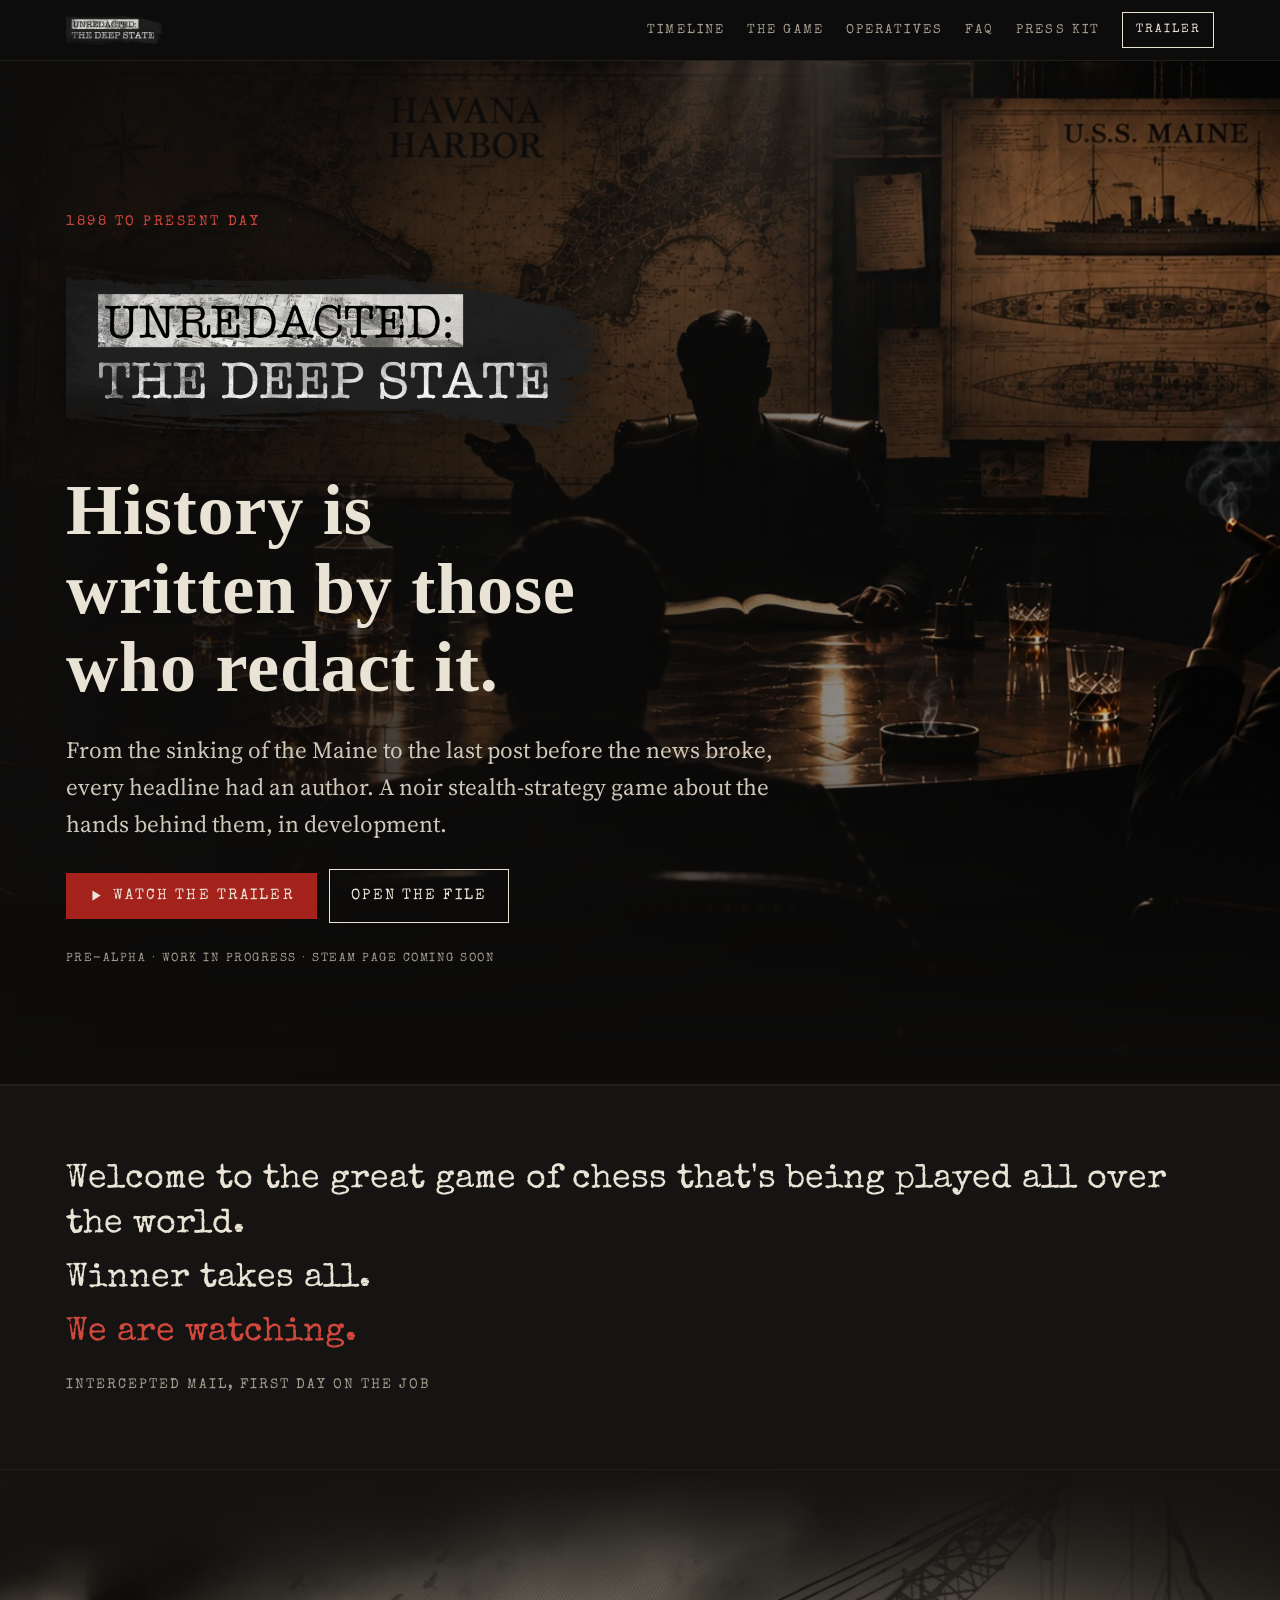
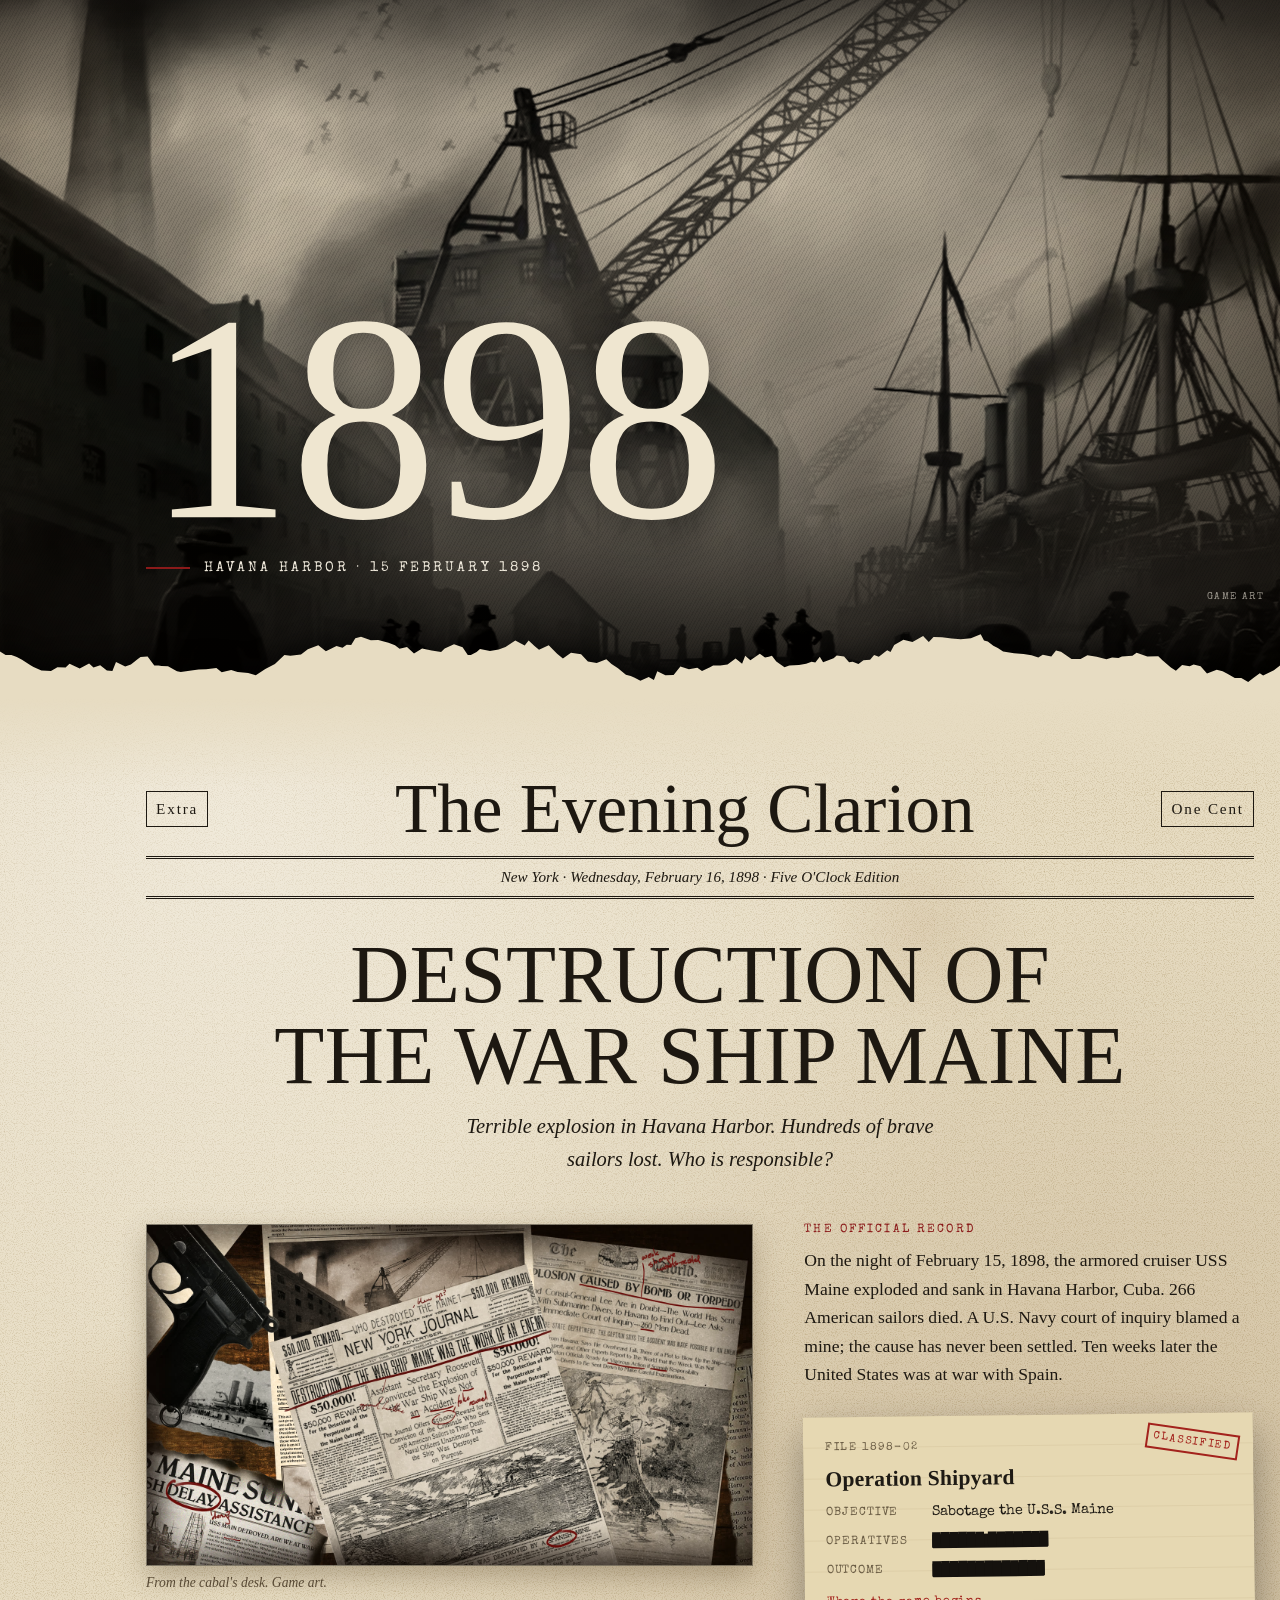
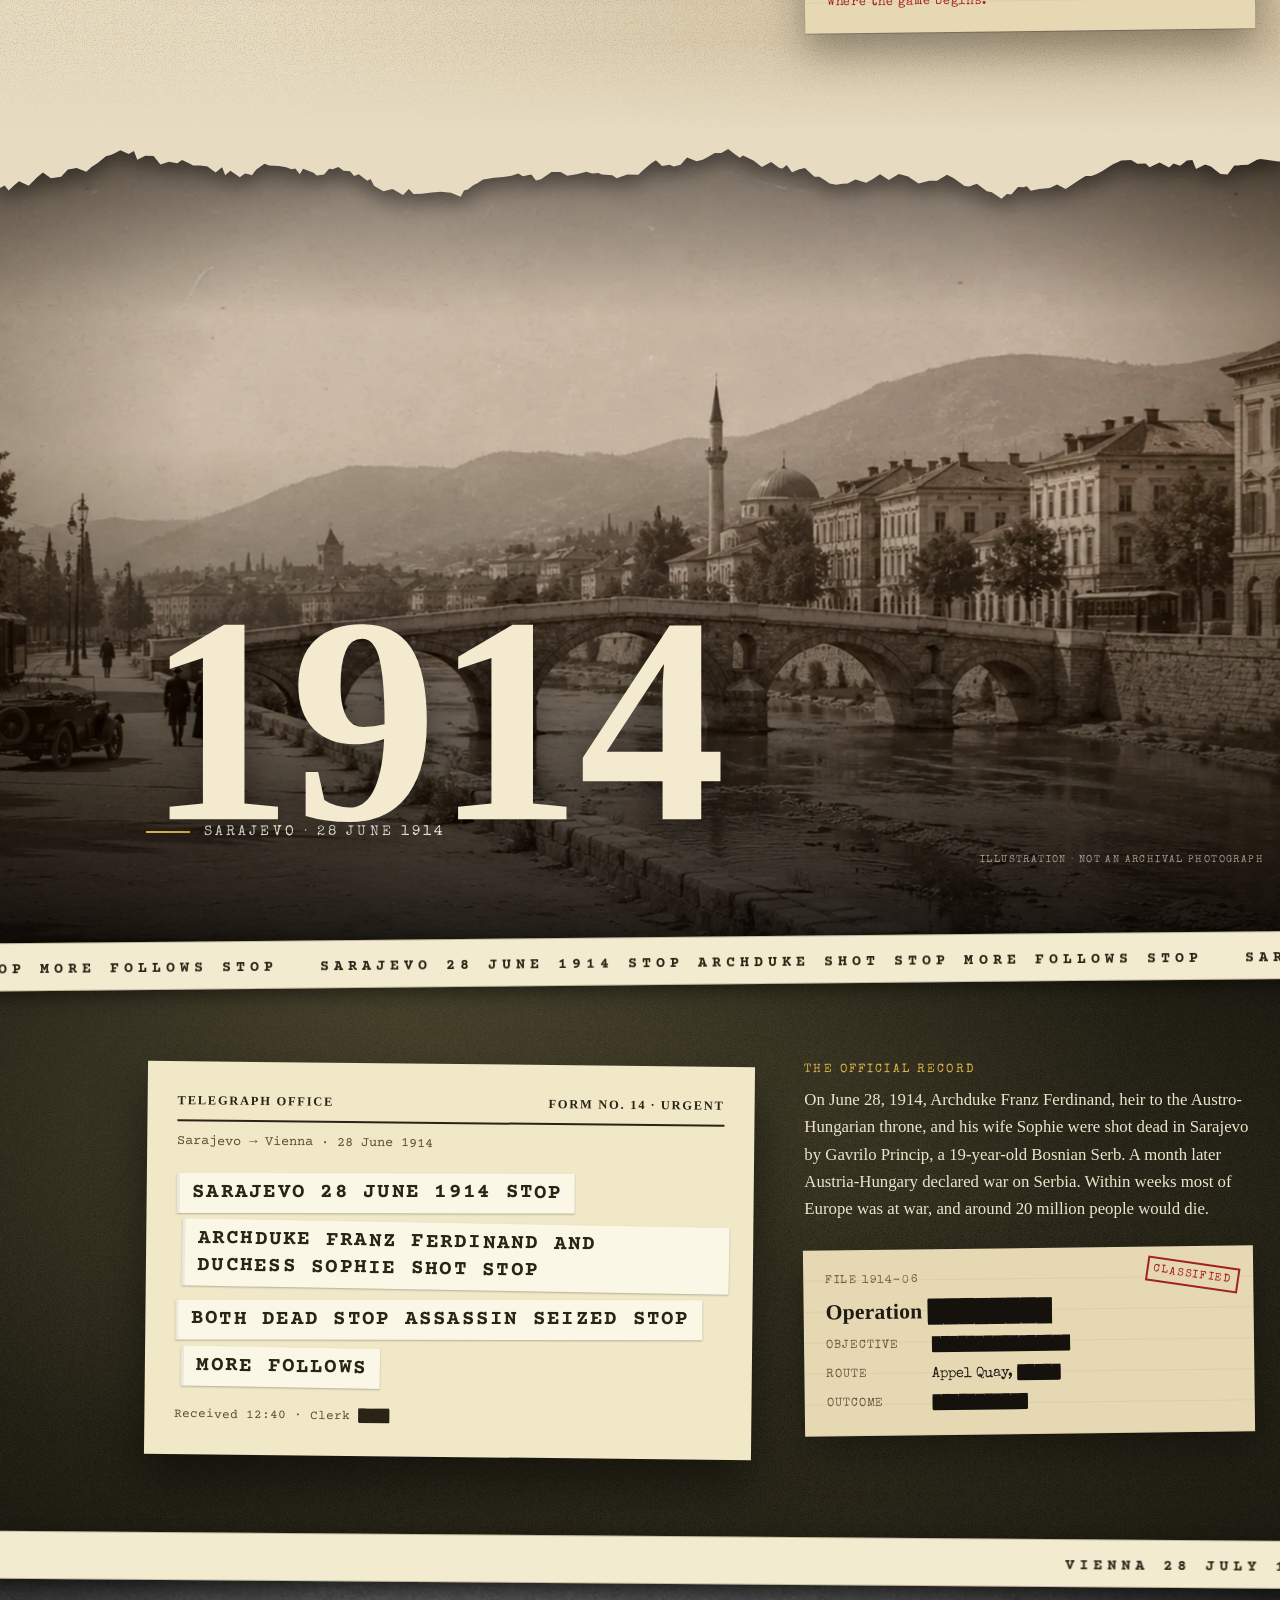
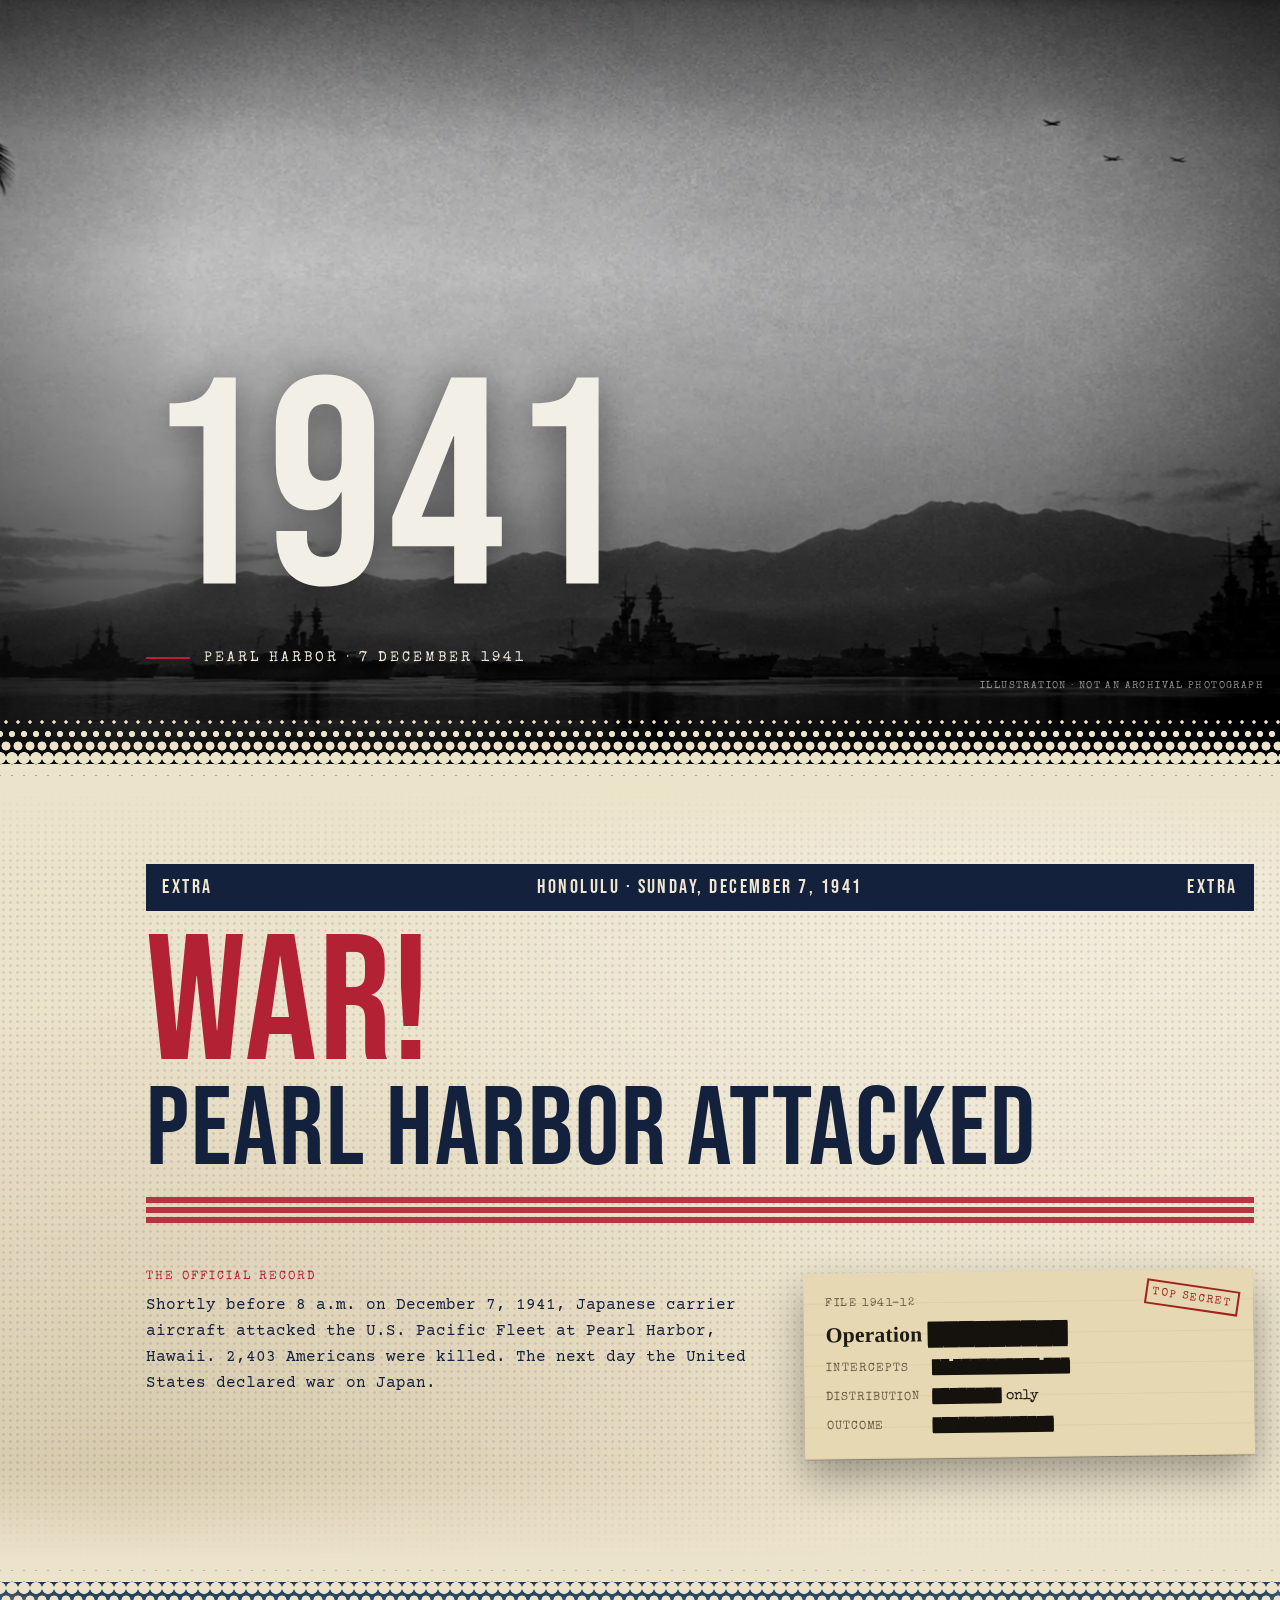
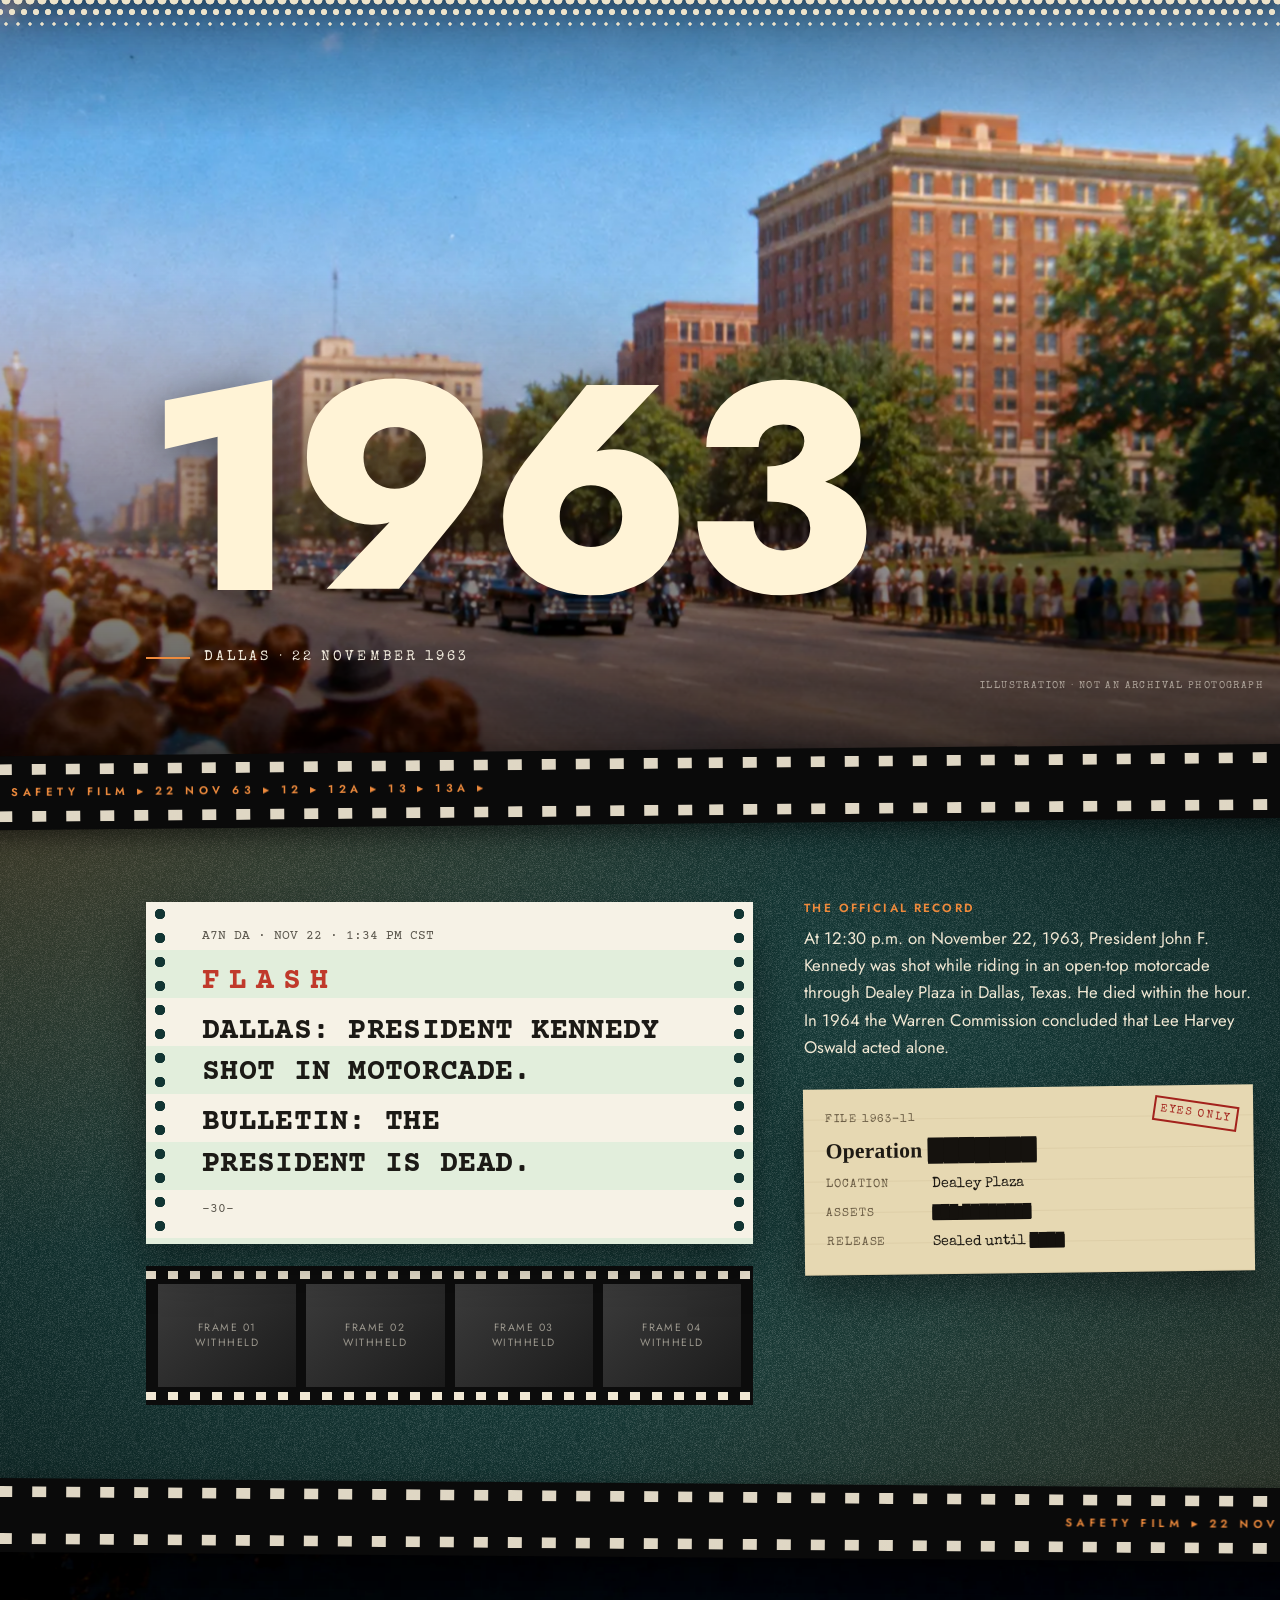
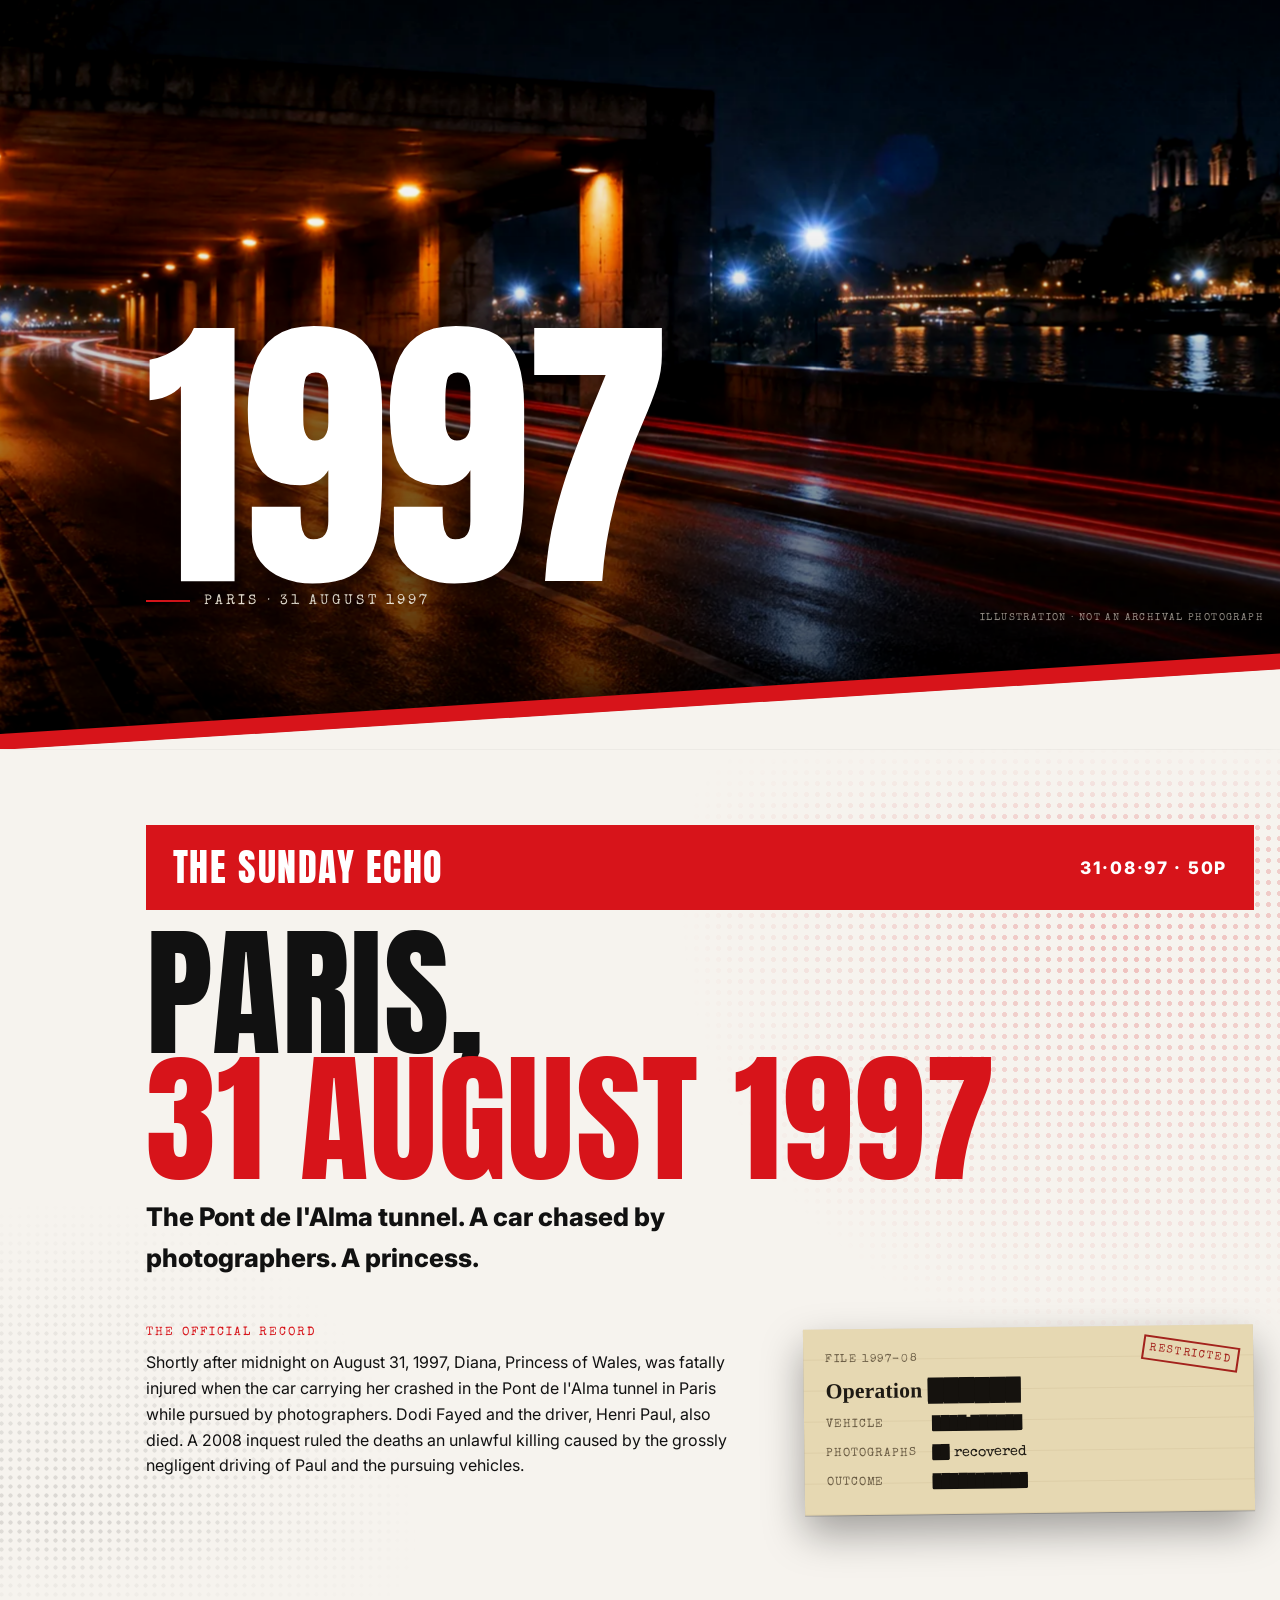
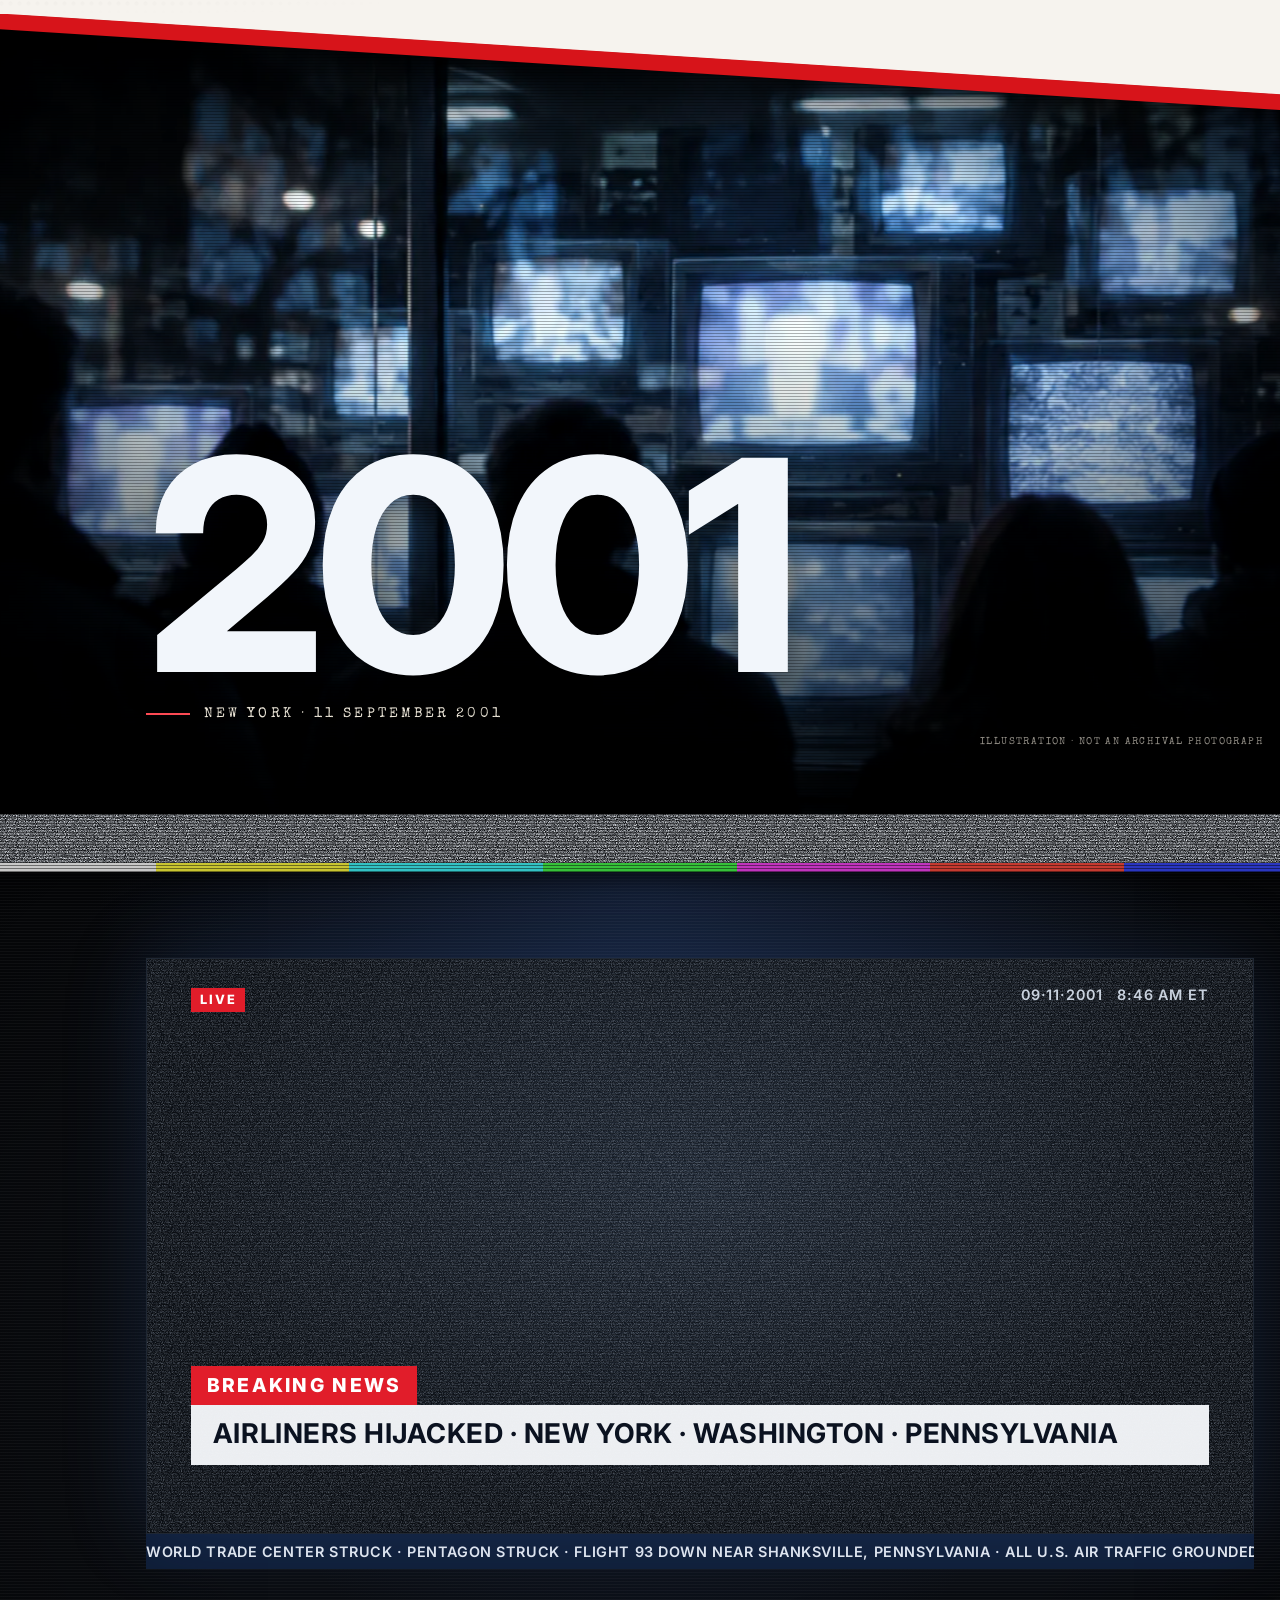
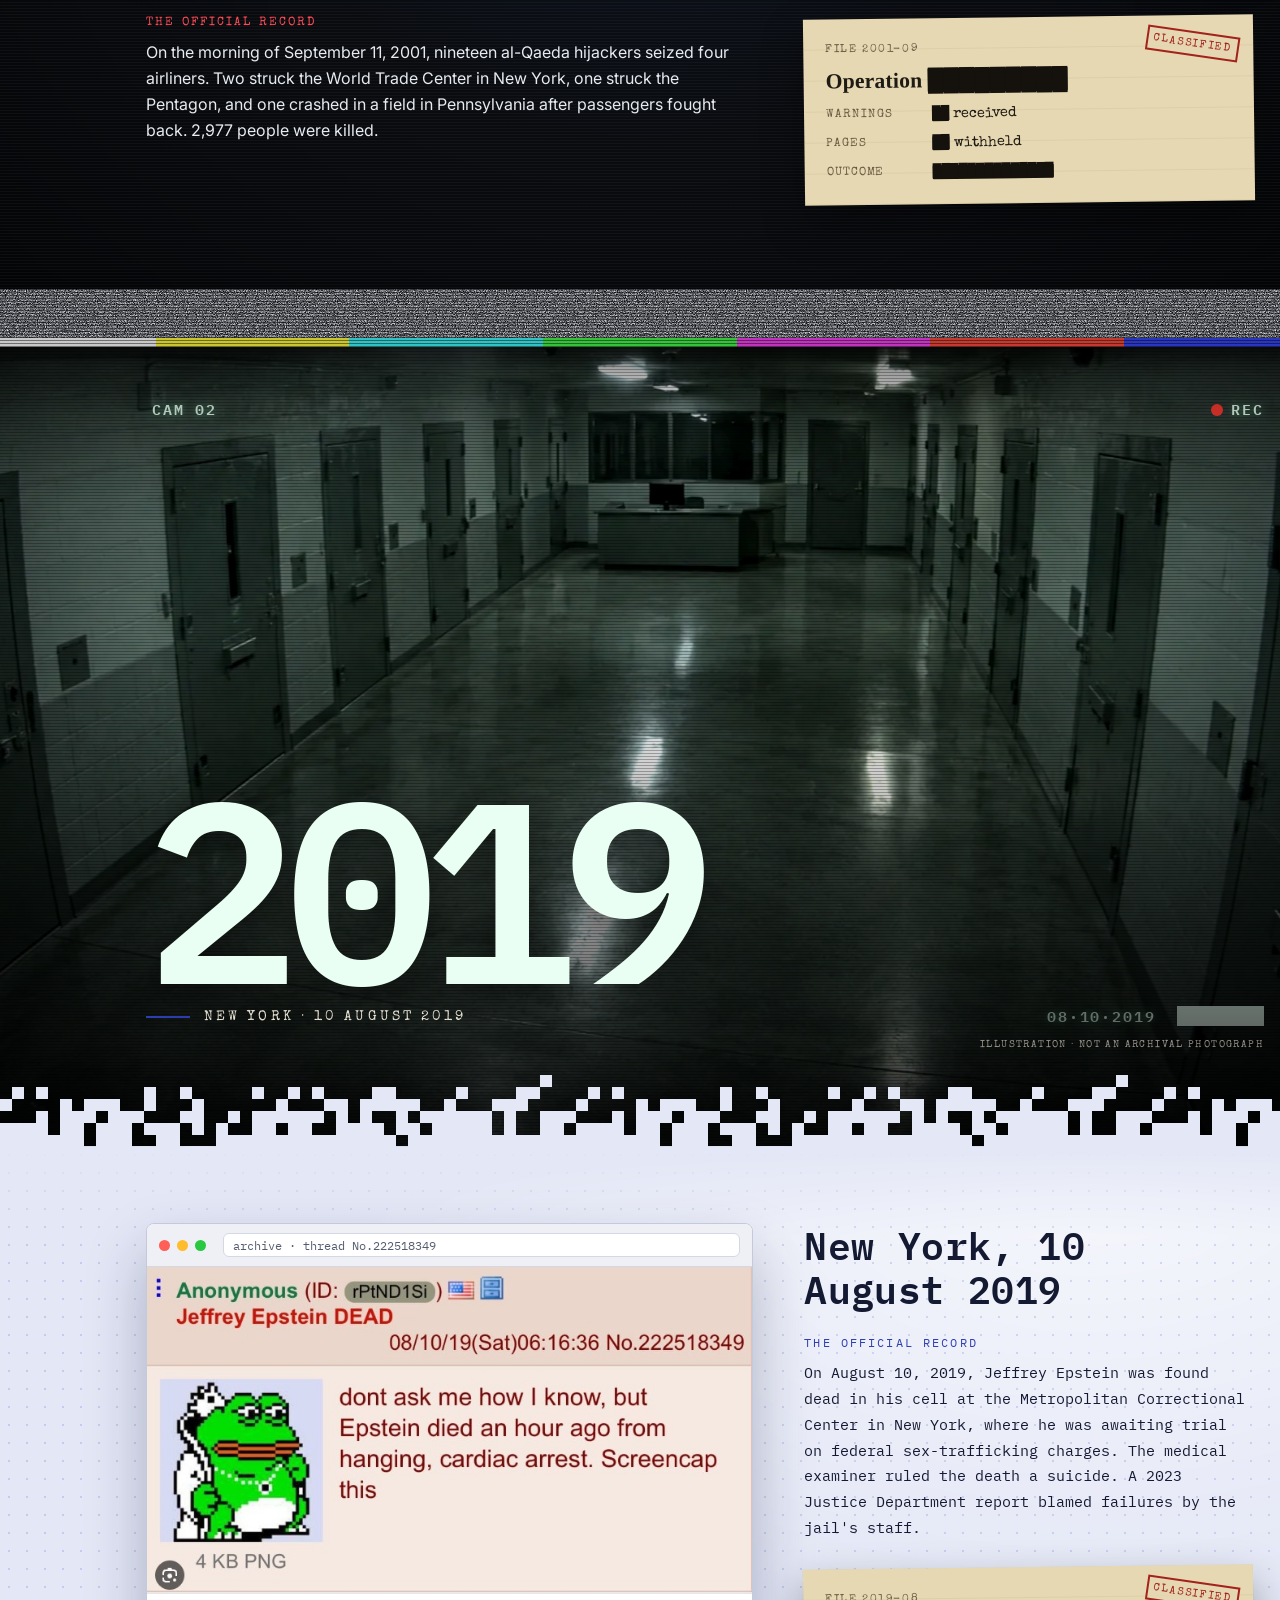
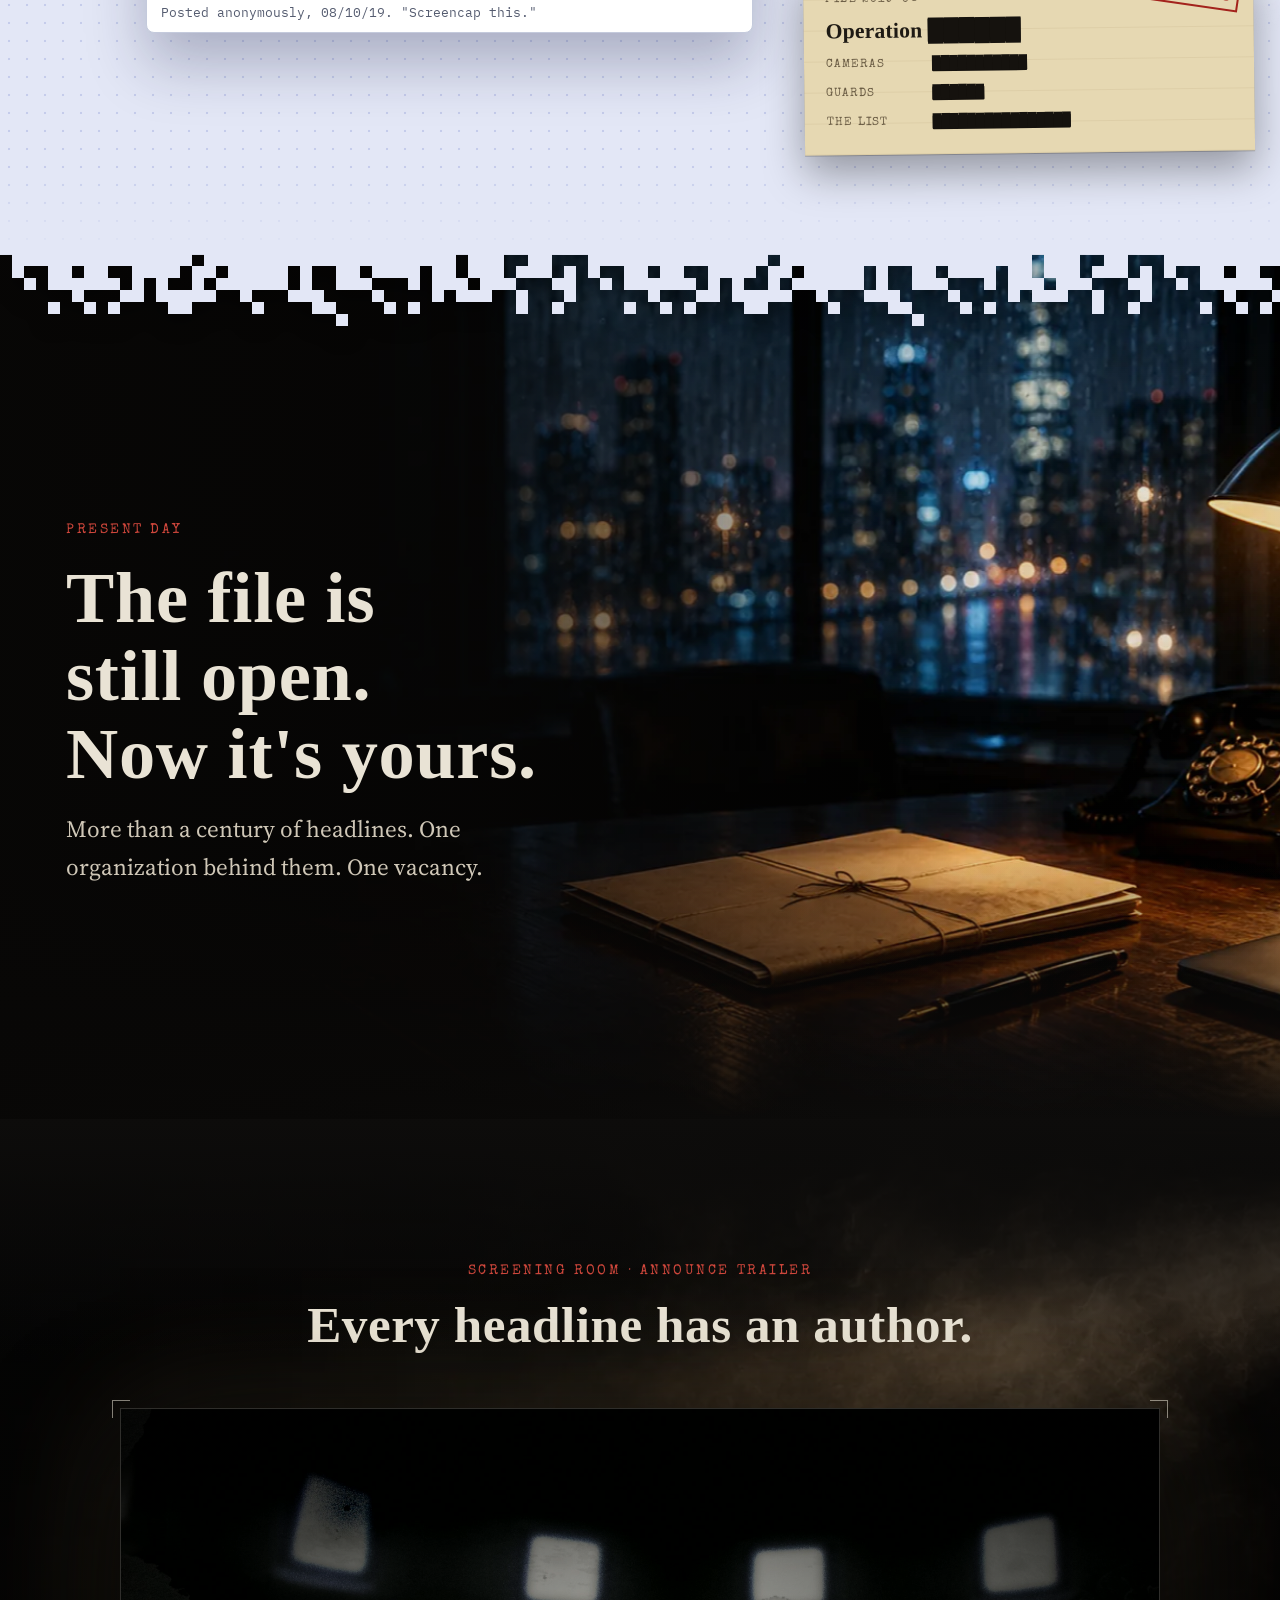
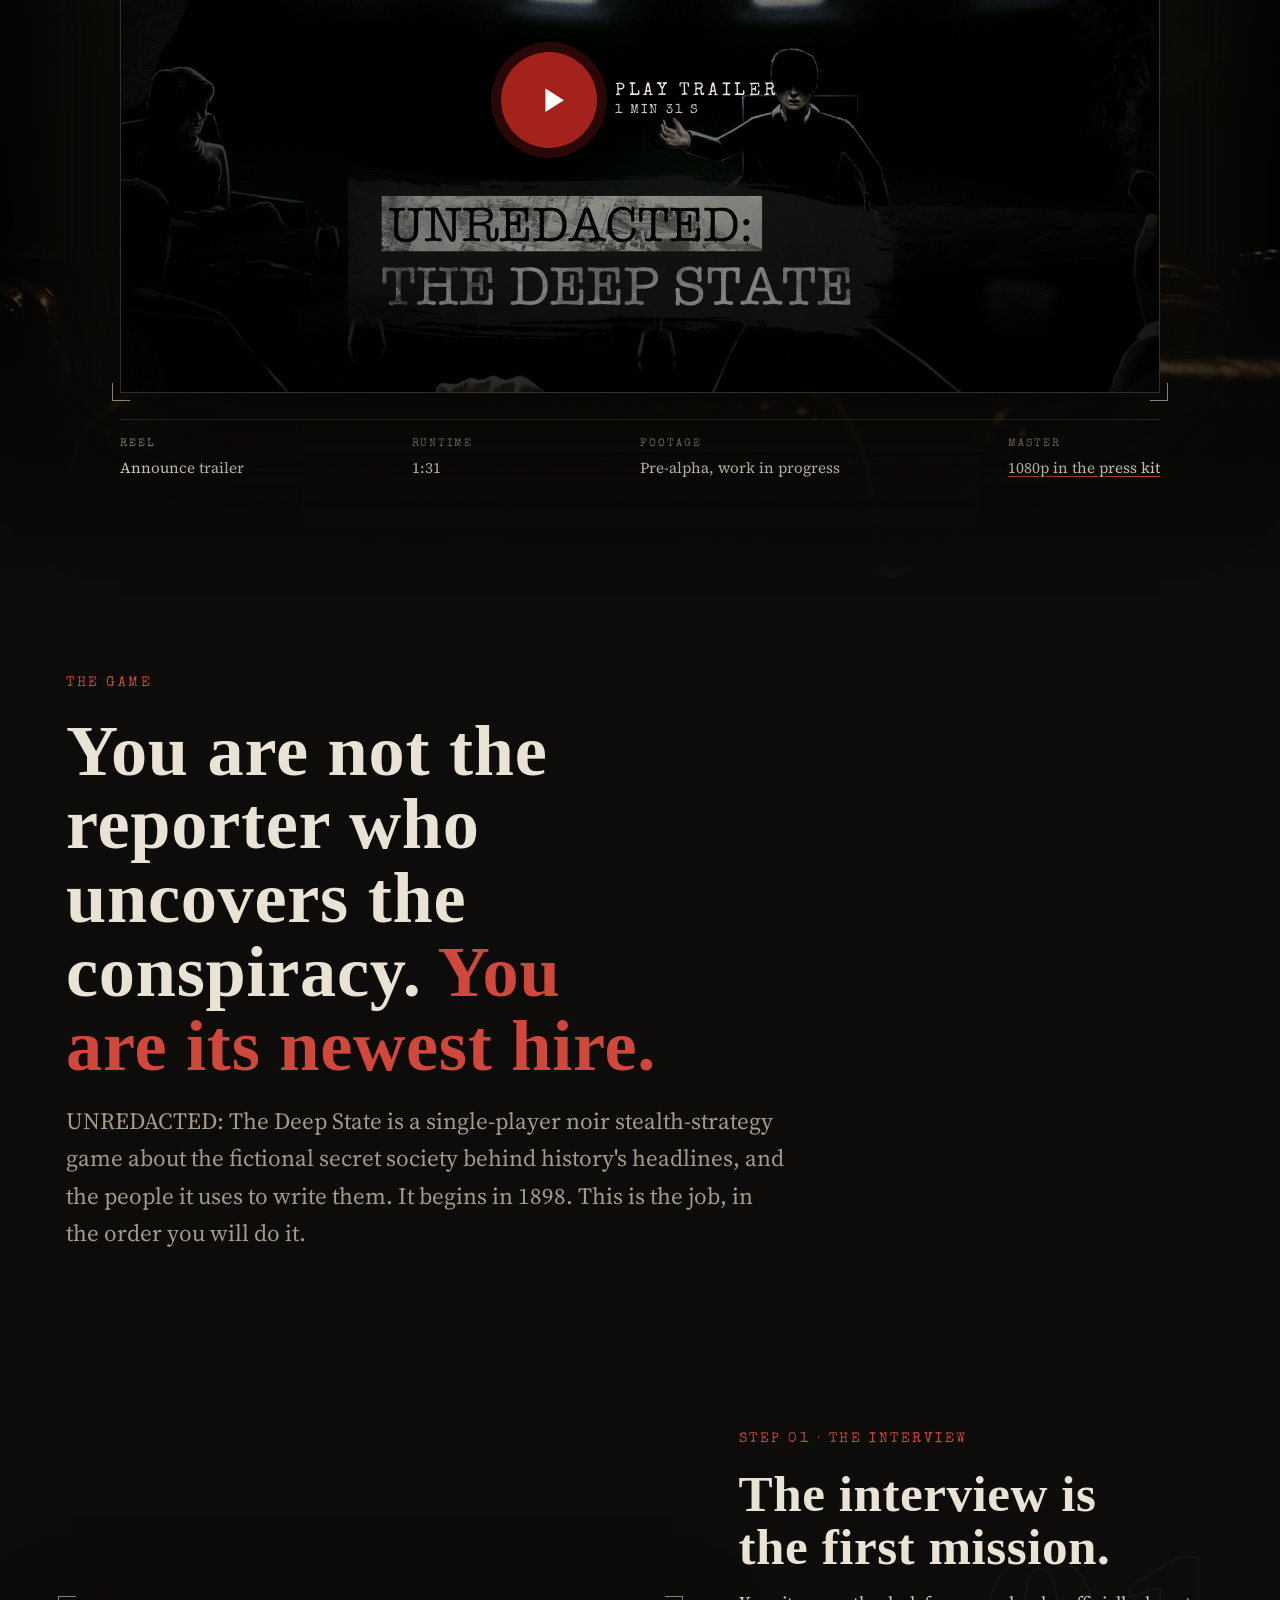
==== commit 6c8278bc: "Redesign the present-day sections and press kit; remove em dashes Screening room, six-step game loop" ====
--- a/index.html
+++ b/index.html
@@ -18,9 +18,10 @@
 <link rel="preconnect" href="https://fonts.googleapis.com">
 <link rel="preconnect" href="https://fonts.gstatic.com" crossorigin>
 <link rel="stylesheet" href="https://fonts.googleapis.com/css2?family=Old+Standard+TT:wght@400;700&family=Source+Serif+4:ital,opsz,wght@0,8..60,400;0,8..60,600;1,8..60,400&family=Special+Elite&family=IM+Fell+English+SC&family=IM+Fell+English:ital@0;1&family=Bebas+Neue&family=Courier+Prime:wght@400;700&family=Jost:wght@400;600;800&family=Anton&family=Inter:wght@400;600;800&family=IBM+Plex+Mono:wght@400;600&display=swap">
-<link rel="stylesheet" href="assets/css/site.css?v=t4">
-<link rel="stylesheet" href="assets/css/timeline-masks.css?v=t4">
-<link rel="stylesheet" href="assets/css/timeline.css?v=t4">
+<link rel="stylesheet" href="assets/css/site.css?v=d1">
+<link rel="stylesheet" href="assets/css/timeline-masks.css?v=d1">
+<link rel="stylesheet" href="assets/css/timeline.css?v=d1">
+<link rel="stylesheet" href="assets/css/present.css?v=d1">
 </head>
 <body>
 
@@ -47,7 +48,7 @@
       </picture>
     </div>
     <div class="wrap">
-      <span class="label">1898 — Present day</span>
+      <span class="label">1898 to present day</span>
       <img class="hero-logo" src="assets/img/logo.png" alt="UNREDACTED: The Deep State" width="1024" height="340">
       <h1>History is written by those who <span class="redact">redact</span> it.</h1>
       <p class="lede">From the sinking of the Maine to the last post before the news broke, every headline had an author. A noir stealth-strategy game about the hands behind them, in development.</p>
@@ -68,7 +69,7 @@
         <span>Winner takes all.</span>
         <span class="hit">We are watching.</span>
       </blockquote>
-      <p class="wire-src">— Intercepted mail, first day on the job</p>
+      <p class="wire-src">Intercepted mail, first day on the job</p>
     </div>
   </section>
 
@@ -254,9 +255,9 @@
             <div class="tty-paper">
               <p class="tty-meta">A7N DA · NOV 22 · 1:34 PM CST</p>
               <h2 class="tty-text" id="h1963"><span class="tty-flash">Flash</span>
-                <span>Dallas — President Kennedy shot in motorcade.</span>
+                <span>Dallas: President Kennedy shot in motorcade.</span>
                 <span>Bulletin: the President is dead.</span></h2>
-              <p class="tty-meta">— 30 —</p>
+              <p class="tty-meta">-30-</p>
             </div>
             <div class="film-frames" aria-label="Film frames, withheld">
               <span>Frame 01<br>Withheld</span><span>Frame 02<br>Withheld</span><span>Frame 03<br>Withheld</span><span>Frame 04<br>Withheld</span>
@@ -428,164 +429,179 @@
     </div>
   </section>
 
-  <section class="band" id="trailer">
-    <div class="wrap">
-      <div class="sec-head">
-        <span class="label">Announce trailer</span>
-        <h2>Every headline has an author.</h2>
-      </div>
-      <div class="player">
-        <video id="trailer-video" controls preload="metadata" playsinline poster="assets/img/trailer-poster.jpg">
-          <source src="assets/video/trailer-720p.mp4" type="video/mp4">
-          Your browser can't play this video. <a href="assets/video/trailer-720p.mp4">Download the trailer</a>.
-        </video>
-      </div>
-      <div class="player-cap">
-        <span>Pre-alpha footage from a work-in-progress build.</span>
-        <span>1080p master in the <a href="presskit/#videos">press kit</a></span>
-      </div>
-    </div>
-  </section>
-
-  <section class="band" id="game" style="padding-top:0">
-    <div class="wrap">
-      <div class="sec-head">
+  <!-- ================= SCREENING ROOM ================= -->
+  <section class="screening" id="trailer" aria-labelledby="htrailer">
+    <picture class="sec-bg" aria-hidden="true"><source srcset="assets/img/bg-screening.webp" type="image/webp"><img src="assets/img/bg-screening.jpg" alt="" width="1760" height="990" loading="lazy" decoding="async"></picture>
+    <div class="wrap">
+      <header class="sec-head">
+        <span class="label">Screening room · Announce trailer</span>
+        <h2 id="htrailer">Every headline has an author.</h2>
+      </header>
+      <div class="reel">
+        <div class="player">
+          <video id="trailer-video" controls preload="none" playsinline poster="assets/img/trailer-poster.jpg">
+            <source src="assets/video/trailer-720p.mp4" type="video/mp4">
+            Your browser can't play this video. <a href="assets/video/trailer-720p.mp4">Download the trailer</a>.
+          </video>
+          <button class="play-cover" type="button" data-inline-play aria-label="Play the announce trailer">
+            <img src="assets/img/trailer-poster.jpg" alt="" width="1920" height="1080" loading="lazy">
+            <span class="play-ui"><span class="play-disc"><svg viewBox="0 0 24 24" aria-hidden="true"><path d="M8 5v14l11-7z"/></svg></span><span class="play-text">Play trailer<small>1 min 31 s</small></span></span>
+          </button>
+          <i class="crop tl"></i><i class="crop tr"></i><i class="crop bl"></i><i class="crop br"></i>
+        </div>
+        <dl class="reel-meta">
+          <div><dt>Reel</dt><dd>Announce trailer</dd></div>
+          <div><dt>Runtime</dt><dd>1:31</dd></div>
+          <div><dt>Footage</dt><dd>Pre-alpha, work in progress</dd></div>
+          <div><dt>Master</dt><dd><a href="presskit/#videos">1080p in the press kit</a></dd></div>
+        </dl>
+      </div>
+    </div>
+  </section>
+
+  <!-- ================= THE JOB ================= -->
+  <section class="job" id="game" aria-labelledby="hgame">
+    <div class="wrap">
+      <header class="job-head">
         <span class="label">The game</span>
-        <h2>You are not the reporter who uncovers the conspiracy. You are its newest hire.</h2>
-        <p class="lede">UNREDACTED: The Deep State is a single-player noir stealth-strategy game about the fictional secret society behind history's headlines, and the people it uses to write them. It begins in 1898.</p>
-      </div>
-
-      <div class="features">
-        <article class="feature">
-          <div class="feature-media"><img src="assets/img/feat-interview.jpg" alt="The interview hall: a lamp-lit desk and a question card reading 'Who do you think we are and what do you think we do?'" loading="lazy" width="1920" height="1080"><span class="tag">In-game · The Interview</span></div>
-          <div class="feature-copy">
-            <span class="label">The Interview</span>
-            <h3>The interview is the first mission.</h3>
-            <p>You sit across the desk from people who officially do not exist. Ten questions follow, starting with the hardest: <em>who do you think we are, and what do you think we do?</em> Wrong answers get you dismissed. Answers that reveal too much end the conversation permanently. The ones you survive shape your profile: Wet Work or Intel.</p>
-          </div>
-        </article>
-
-        <article class="feature">
-          <div class="feature-media"><img src="assets/img/feat-office.jpg" alt="The chandelier-lit Victorian office that fronts the headquarters" loading="lazy" width="1920" height="1080"><span class="tag">In-game · The Office</span></div>
-          <div class="feature-copy">
-            <span class="label">The Office</span>
-            <h3>A respectable front.</h3>
-            <p>A stately Victorian office, chandelier lit, flag in the corner. On the desk: the File Organizer, the Rolodex, the morning Newspaper, the Stock Ticker, Personnel Data, Recruitment and History. This is where the mail arrives and the decisions get made.</p>
-          </div>
-        </article>
-
-        <article class="feature">
-          <div class="feature-media"><img src="assets/img/feat-hq.jpg" alt="Painted interior of the cabal's Victorian office with red armchairs and a fireplace" loading="lazy" width="1920" height="1080"><span class="tag">Game art</span></div>
-          <div class="feature-copy">
-            <span class="label">The Headquarters</span>
-            <h3>Build the room behind the room.</h3>
-            <p>Behind the office, dig in. Build a multi-floor secret headquarters (War Room, Think Tank, Communication Room, R&amp;D, Chemistry Lab, Dojo, Armory, Infirmary, Training Grounds, Power Room) and place facilities to earn adjacency bonuses. Keep Power, Supplies and Money flowing. Time moves on its own; speed it up when results can't wait.</p>
-          </div>
-        </article>
-
-        <article class="feature">
-          <div class="feature-media"><img src="assets/img/feat-network.jpg" alt="The File Organizer: dossiers spread across the desk" loading="lazy" width="1920" height="1080"><span class="tag">In-game · File Organizer</span></div>
-          <div class="feature-copy">
-            <span class="label">The Network</span>
-            <h3>Information is ammunition.</h3>
-            <p>Recruit a think tank from Industry, the Military, Strategists and the Black Market. Work Wall Street for investment opportunities and the Foreign Embassies for blackmail. Research wiretaps, poisons, communications and hospital equipment. Then read the clues (<em>the basement key is somewhere in the barn</em>) and plan accordingly.</p>
-          </div>
-        </article>
-
-        <article class="feature">
-          <div class="feature-media"><img src="assets/img/feat-operation.jpg" alt="Tactical pause: the action queue lists the operative's planned moves and an attack on a guard" loading="lazy" width="1920" height="1080"><span class="tag">In-game · Tactical pause &amp; action queue</span></div>
-          <div class="feature-copy">
-            <span class="label">The Operation</span>
-            <h3>Plan. Pause. Execute.</h3>
-            <p>Missions play out top-down in real time, with tactical pause and an action queue. Guards see and hear. Footprints give you away. Fog of war hides what you haven't scouted. Pick locks, ambush, subdue, carry bodies out of sight, distract, confront, then finish the job: kill, kidnap, plant evidence, extract. Optional conditions raise the stakes: <em>don't kill anyone else; don't let anyone flee.</em></p>
-          </div>
-        </article>
-
-        <article class="feature">
-          <div class="feature-media"><img src="assets/img/feat-cost.jpg" alt="An operative confronts an armed guard on the grounds at night" loading="lazy" width="1920" height="1080"><span class="tag">In-game · Combat</span></div>
-          <div class="feature-copy">
-            <span class="label">The Cost</span>
-            <h3>Every kill leaves a mark.</h3>
-            <p>Your operatives have stats (Stealth, Lockpicking, Sabotage, Close Combat, Persuasion, Sniper and more) and they have mental health. Killing takes a toll on the one who does it and on anyone close enough to see. The cabal asks for results. Your people pay for them.</p>
-          </div>
-        </article>
-      </div>
-    </div>
-  </section>
-
-  <section class="band paper" id="operatives">
-    <div class="wrap">
-      <div class="sec-head">
+        <h2 id="hgame">You are not the reporter who uncovers the conspiracy. <em>You are its newest hire.</em></h2>
+        <p class="lede">UNREDACTED: The Deep State is a single-player noir stealth-strategy game about the fictional secret society behind history's headlines, and the people it uses to write them. It begins in 1898. This is the job, in the order you will do it.</p>
+      </header>
+
+      <div class="loop" data-loop>
+        <div class="loop-stage" aria-hidden="true">
+          <div class="stage-frame"><i class="crop tl"></i><i class="crop tr"></i><i class="crop bl"></i><i class="crop br"></i></div>
+          <div class="stage-foot"><span class="stage-count"><b data-stage-n>01</b> / 06</span><span class="stage-tag" data-stage-tag></span><span class="stage-ticks"><i></i><i></i><i></i><i></i><i></i><i></i></span></div>
+        </div>
+
+        <ol class="loop-steps">
+          <li class="step">
+            <figure class="step-media"><img src="assets/img/feat-interview.jpg" alt="The interview hall: a lamp-lit desk and a question card reading 'Who do you think we are and what do you think we do?'" loading="lazy" width="1600" height="900"><figcaption>In-game · The Interview</figcaption></figure>
+            <div class="step-copy">
+              <span class="step-no">Step 01 · The Interview</span>
+              <h3>The interview is the first mission.</h3>
+              <p>You sit across the desk from people who officially do not exist. Ten questions follow, starting with the hardest: <em>who do you think we are, and what do you think we do?</em> Wrong answers get you dismissed. Answers that reveal too much end the conversation permanently. The ones you survive shape your profile: Wet Work or Intel.</p>
+              <p class="fact"><b>10</b><span>questions. Not all of them can be survived.</span></p>
+            </div>
+          </li>
+          <li class="step">
+            <figure class="step-media"><img src="assets/img/feat-office.jpg" alt="The chandelier-lit Victorian office that fronts the headquarters" loading="lazy" width="1600" height="900"><figcaption>In-game · The Office</figcaption></figure>
+            <div class="step-copy">
+              <span class="step-no">Step 02 · The Office</span>
+              <h3>A respectable front.</h3>
+              <p>A stately Victorian office, chandelier lit, flag in the corner. On the desk: the File Organizer, the Rolodex, the morning Newspaper, the Stock Ticker, Personnel Data, Recruitment and History. This is where the mail arrives and the decisions get made.</p>
+              <p class="fact"><b>7</b><span>instruments on the desk, from the Rolodex to the Stock Ticker.</span></p>
+            </div>
+          </li>
+          <li class="step">
+            <figure class="step-media"><img src="assets/img/feat-hq.jpg" alt="Painted interior of the cabal's Victorian office with red armchairs and a fireplace" loading="lazy" width="1600" height="900"><figcaption>Game art</figcaption></figure>
+            <div class="step-copy">
+              <span class="step-no">Step 03 · The Headquarters</span>
+              <h3>Build the room behind the room.</h3>
+              <p>Behind the office, dig in. Build a multi-floor secret headquarters and place facilities to earn adjacency bonuses. Keep Power, Supplies and Money flowing. Time moves on its own; speed it up when results can't wait.</p>
+              <ul class="tags"><li>War Room</li><li>Think Tank</li><li>Communication Room</li><li>R&amp;D</li><li>Chemistry Lab</li><li>Dojo</li><li>Armory</li><li>Infirmary</li><li>Training Grounds</li><li>Power Room</li></ul>
+              <p class="fact"><b>10</b><span>facilities to build, three resources to balance.</span></p>
+            </div>
+          </li>
+          <li class="step">
+            <figure class="step-media"><img src="assets/img/feat-network.jpg" alt="The File Organizer: dossiers spread across the desk" loading="lazy" width="1600" height="900"><figcaption>In-game · File Organizer</figcaption></figure>
+            <div class="step-copy">
+              <span class="step-no">Step 04 · The Network</span>
+              <h3>Information is ammunition.</h3>
+              <p>Recruit a think tank from Industry, the Military, Strategists and the Black Market. Work Wall Street for investment opportunities and the Foreign Embassies for blackmail. Research wiretaps, poisons, communications and hospital equipment. Then read the clues (<em>the basement key is somewhere in the barn</em>) and plan accordingly.</p>
+              <p class="fact"><b>4</b><span>circles to recruit from: Industry, Military, Strategists, Black Market.</span></p>
+            </div>
+          </li>
+          <li class="step">
+            <figure class="step-media"><img src="assets/img/feat-operation.jpg" alt="Tactical pause: the action queue lists the operative's planned moves and an attack on a guard" loading="lazy" width="1600" height="900"><figcaption>In-game · Tactical pause &amp; action queue</figcaption></figure>
+            <div class="step-copy">
+              <span class="step-no">Step 05 · The Operation</span>
+              <h3>Plan. Pause. Execute.</h3>
+              <p>Missions play out top-down in real time, with tactical pause and an action queue. Guards see and hear. Footprints give you away. Fog of war hides what you haven't scouted. Then finish the job: kill, kidnap, plant evidence, extract. Optional conditions raise the stakes: <em>don't kill anyone else; don't let anyone flee.</em></p>
+              <ul class="tags"><li>Pick lock</li><li>Break in</li><li>Ambush</li><li>Subdue</li><li>Grab</li><li>Carry</li><li>Distract</li><li>Confront</li></ul>
+              <p class="fact"><b>8</b><span>ways to act, queued while the world stands still.</span></p>
+            </div>
+          </li>
+          <li class="step">
+            <figure class="step-media"><img src="assets/img/feat-cost.jpg" alt="An operative confronts an armed guard on the grounds at night" loading="lazy" width="1600" height="900"><figcaption>In-game · Combat</figcaption></figure>
+            <div class="step-copy">
+              <span class="step-no">Step 06 · The Cost</span>
+              <h3>Every kill leaves a mark.</h3>
+              <p>Your operatives have stats, and they have mental health. Killing takes a toll on the one who does it and on anyone close enough to see. The cabal asks for results. Your people pay for them.</p>
+              <p class="fact"><b>&minus;5</b><span>mental health for the operative who kills. &minus;1 for operatives nearby.</span></p>
+            </div>
+          </li>
+        </ol>
+      </div>
+      <p class="job-note">Figures reflect the current pre-alpha build and may change.</p>
+    </div>
+  </section>
+
+  <!-- ================= PERSONNEL ================= -->
+  <section class="roster" id="operatives" aria-labelledby="hops">
+    <picture class="sec-bg" aria-hidden="true"><source srcset="assets/img/bg-desk.webp" type="image/webp"><img src="assets/img/bg-desk.jpg" alt="" width="1760" height="990" loading="lazy" decoding="async"></picture>
+    <div class="wrap">
+      <header class="sec-head">
         <span class="label">Personnel data</span>
-        <h2>Choose who you send.</h2>
+        <h2 id="hops">Choose who you send.</h2>
         <p class="lede">Five operatives are on the current roster. Their files are mostly redacted. Each has their own stats, their own price, and a mind that keeps count.</p>
-      </div>
-      <div class="ops">
-        <article class="op" tabindex="0">
-          <img src="assets/img/op-john-mcadams.jpg?v=792074" alt="Portrait of John McAdams" loading="lazy" width="640" height="800">
-          <span class="stamp">Top secret</span>
-          <h3>John McAdams</h3>
-          <div class="meta"><span>Status: Active</span><span>Recruitment: $600</span></div>
-          <div class="lines" aria-hidden="true"><i></i><i></i><i></i></div>
-          <span class="reveal" data-reveal>Clearance required</span>
-        </article>
-        <article class="op" tabindex="0">
-          <img src="assets/img/op-juanita-dominguez.jpg?v=792198" alt="Portrait of Juanita Dominguez" loading="lazy" width="640" height="800">
-          <span class="stamp">Top secret</span>
-          <h3>Juanita Dominguez</h3>
-          <div class="meta"><span>Status: Active</span><span>Recruitment: $500</span></div>
-          <div class="lines" aria-hidden="true"><i></i><i></i><i></i></div>
-          <span class="reveal" data-reveal>Clearance required</span>
-        </article>
-        <article class="op" tabindex="0">
-          <img src="assets/img/op-logan-blackwood.jpg?v=792267" alt="Portrait of Logan Blackwood" loading="lazy" width="640" height="800">
-          <span class="stamp">Top secret</span>
-          <h3>Logan Blackwood</h3>
-          <div class="meta"><span>Status: Active</span><span>Recruitment: $450</span></div>
-          <div class="lines" aria-hidden="true"><i></i><i></i><i></i></div>
-          <span class="reveal" data-reveal>Clearance required</span>
-        </article>
-        <article class="op" tabindex="0">
-          <img src="assets/img/op-lynda-jones.jpg?v=792314" alt="Portrait of Lynda Jones" loading="lazy" width="640" height="800">
-          <span class="stamp">Top secret</span>
-          <h3>Lynda Jones</h3>
-          <div class="meta"><span>Status: Active</span><span>Recruitment: $750</span></div>
-          <div class="lines" aria-hidden="true"><i></i><i></i><i></i></div>
-          <span class="reveal" data-reveal>Clearance required</span>
-        </article>
-        <article class="op" tabindex="0">
-          <img src="assets/img/op-william-freedman.jpg?v=792387" alt="Portrait of William Freedman" loading="lazy" width="640" height="800">
-          <span class="stamp">Top secret</span>
-          <h3>William Freedman</h3>
-          <div class="meta"><span>Status: Active</span><span>Recruitment: $900</span></div>
-          <div class="lines" aria-hidden="true"><i></i><i></i><i></i></div>
-          <span class="reveal" data-reveal>Clearance required</span>
-        </article>
-      </div>
-      <p class="ops-note small muted">Recruitment costs reflect the current build and may change.</p>
-    </div>
-  </section>
-
-  <section class="band" id="media">
-    <div class="wrap">
-      <div class="sec-head">
-        <span class="label">Screenshots</span>
-        <h2>See it in the dark.</h2>
-        <p class="lede">Captured from a pre-alpha, work-in-progress build. Select any image to enlarge it.</p>
-      </div>
-      <div class="gallery" id="gallery"><!-- filled by site.js from GALLERY --></div>
+      </header>
+    </div>
+    <div class="lineup" tabindex="0" role="group" aria-label="Operatives on the current roster">
+      <article class="agent">
+        <div class="print"><img src="assets/img/op-john-mcadams.jpg?v=792074" alt="Portrait of John McAdams" loading="lazy" width="640" height="800"><span class="stamp">Top secret</span></div>
+        <div class="slip"><span class="slip-no">File 01</span><h3>John McAdams</h3><dl><div><dt>Status</dt><dd>Active</dd></div><div><dt>Recruitment</dt><dd>$600</dd></div><div><dt>History</dt><dd><span class="bar">██████████</span></dd></div></dl></div>
+      </article>
+      <article class="agent">
+        <div class="print"><img src="assets/img/op-juanita-dominguez.jpg?v=792198" alt="Portrait of Juanita Dominguez" loading="lazy" width="640" height="800"><span class="stamp">Top secret</span></div>
+        <div class="slip"><span class="slip-no">File 02</span><h3>Juanita Dominguez</h3><dl><div><dt>Status</dt><dd>Active</dd></div><div><dt>Recruitment</dt><dd>$500</dd></div><div><dt>History</dt><dd><span class="bar">███████</span></dd></div></dl></div>
+      </article>
+      <article class="agent">
+        <div class="print"><img src="assets/img/op-logan-blackwood.jpg?v=792267" alt="Portrait of Logan Blackwood" loading="lazy" width="640" height="800"><span class="stamp">Top secret</span></div>
+        <div class="slip"><span class="slip-no">File 03</span><h3>Logan Blackwood</h3><dl><div><dt>Status</dt><dd>Active</dd></div><div><dt>Recruitment</dt><dd>$450</dd></div><div><dt>History</dt><dd><span class="bar">████████████</span></dd></div></dl></div>
+      </article>
+      <article class="agent">
+        <div class="print"><img src="assets/img/op-lynda-jones.jpg?v=792314" alt="Portrait of Lynda Jones" loading="lazy" width="640" height="800"><span class="stamp">Top secret</span></div>
+        <div class="slip"><span class="slip-no">File 04</span><h3>Lynda Jones</h3><dl><div><dt>Status</dt><dd>Active</dd></div><div><dt>Recruitment</dt><dd>$750</dd></div><div><dt>History</dt><dd><span class="bar">████████</span></dd></div></dl></div>
+      </article>
+      <article class="agent">
+        <div class="print"><img src="assets/img/op-william-freedman.jpg?v=792387" alt="Portrait of William Freedman" loading="lazy" width="640" height="800"><span class="stamp">Top secret</span></div>
+        <div class="slip"><span class="slip-no">File 05</span><h3>William Freedman</h3><dl><div><dt>Status</dt><dd>Active</dd></div><div><dt>Recruitment</dt><dd>$900</dd></div><div><dt>History</dt><dd><span class="bar">██████████</span></dd></div></dl></div>
+      </article>
+    </div>
+    <div class="wrap">
+      <div class="sheet">
+        <h3>Every file tracks the same fourteen measures, and one more.</h3>
+        <ul class="tags light"><li>Endurance</li><li>Agility</li><li>Stealth</li><li>Intelligence</li><li>Charisma</li><li>Perception</li><li>Persuasion</li><li>Ambush</li><li>Negotiation</li><li>Lockpicking</li><li>Sabotage</li><li>Close Combat</li><li>Demolition</li><li>Sniper</li><li class="hot">Mental health</li></ul>
+        <p class="small">Recruitment costs and stats reflect the current build and may change. Backstories remain classified.</p>
+      </div>
+    </div>
+  </section>
+
+  <!-- ================= EVIDENCE ================= -->
+  <section class="evidence" id="media" aria-labelledby="hmedia">
+    <div class="wrap">
+      <header class="sec-head">
+        <span class="label">Exhibits · Screenshots</span>
+        <h2 id="hmedia">See it in the dark.</h2>
+        <p class="lede">Captured from a pre-alpha, work-in-progress build.</p>
+      </header>
+      <div class="viewer" id="gallery" data-viewer><!-- built by site.js --></div>
       <div class="btns" style="margin-top:28px">
         <a class="btn" href="presskit/#screenshots">Full-resolution screenshots</a>
       </div>
     </div>
   </section>
 
-  <section class="band paper" id="faq">
-    <div class="wrap">
-      <div class="sec-head">
+  <!-- ================= FOR THE RECORD ================= -->
+  <section class="record-sheet" id="faq" aria-labelledby="hfaq">
+    <div class="seam top" aria-hidden="true"></div>
+    <div class="wrap faq-grid">
+      <header class="faq-head">
         <span class="label">Questions</span>
-        <h2>For the record.</h2>
-      </div>
+        <h2 id="hfaq">For the record.</h2>
+        <p>Transcript of the questions we are asked most. Answers are complete to the extent permitted.</p>
+      </header>
       <div class="faq">
         <details open>
           <summary>What is UNREDACTED: The Deep State?</summary>
@@ -613,27 +629,56 @@
         </details>
       </div>
     </div>
-  </section>
-
-  <section class="band">
-    <div class="wrap cta">
-      <span class="label">For press and creators</span>
-      <h2>Everything you need to cover the game.</h2>
-      <p class="lede">Trailer masters, key art, logos, screenshots, operative dossiers, store and social assets, a fact sheet and the announcement press release.</p>
-      <div class="btns"><a class="btn primary" href="presskit/">Open the press kit</a></div>
+    <div class="seam bot" aria-hidden="true"></div>
+  </section>
+
+  <!-- ================= PRESS ================= -->
+  <section class="press" aria-labelledby="hpress">
+    <picture class="sec-bg" aria-hidden="true"><source srcset="assets/img/bg-archive.webp" type="image/webp"><img src="assets/img/bg-archive.jpg" alt="" width="1760" height="990" loading="lazy" decoding="async"></picture>
+    <div class="wrap press-grid">
+      <div class="press-copy">
+        <span class="label">For press and creators</span>
+        <h2 id="hpress">Everything you need to cover the game.</h2>
+        <p class="lede">One folder, cleared for release: trailer masters, key art, logos, screenshots, a fact sheet and the announcement press release.</p>
+        <div class="btns"><a class="btn primary" href="presskit/">Open the press kit</a></div>
+      </div>
+      <aside class="folder" aria-label="Press kit contents">
+        <span class="folder-tab">Press kit · Contents</span>
+        <span class="file-stamp">Cleared for release</span>
+        <ol class="index">
+          <li><a href="presskit/#videos"><span>Videos</span><b>4</b></a></li>
+          <li><a href="presskit/#keyart"><span>Key art</span><b>11</b></a></li>
+          <li><a href="presskit/#logos"><span>Logos</span><b>9</b></a></li>
+          <li><a href="presskit/#screenshots"><span>Screenshots</span><b>18</b></a></li>
+          <li><a href="presskit/#operatives"><span>Operatives</span><b>6</b></a></li>
+          <li><a href="presskit/#feature-cards"><span>Feature cards</span><b>12</b></a></li>
+          <li><a href="presskit/#store"><span>Store &amp; social</span><b>29</b></a></li>
+          <li><a href="presskit/#release"><span>Press release</span><b>1</b></a></li>
+        </ol>
+      </aside>
     </div>
   </section>
 </main>
 
 <footer class="site-foot">
-  <div class="wrap">
-    <div class="foot-row">
-      <span>UNREDACTED: The Deep State · © 2026 Think Tank Games. All rights reserved.</span>
-      <nav class="foot-links" aria-label="Footer">
-        <a href="#timeline">Timeline</a><a href="#trailer">Trailer</a><a href="presskit/">Press kit</a><a href="#faq">FAQ</a>
-      </nav>
-    </div>
-    <p class="disclaimer">A work of fiction. The events on the timeline are real; the conspiracies, files and operations are invented. Footage and screenshots are from a work-in-progress build.</p>
+  <div class="wrap foot-grid">
+    <div class="foot-brand">
+      <img src="assets/img/logo.png" alt="UNREDACTED: The Deep State" width="1024" height="340" loading="lazy">
+      <p>History is written by those who redact it.</p>
+      <p class="foot-status"><i></i>In development · Steam page coming soon</p>
+    </div>
+    <nav class="foot-col" aria-label="The file">
+      <h2>The file</h2>
+      <a href="#timeline">Timeline</a><a href="#trailer">Trailer</a><a href="#game">The game</a><a href="#operatives">Operatives</a><a href="#media">Screenshots</a><a href="#faq">FAQ</a>
+    </nav>
+    <nav class="foot-col" aria-label="Press">
+      <h2>Press</h2>
+      <a href="presskit/">Press kit</a><a href="presskit/#description">Fact sheet</a><a href="presskit/#release">Press release</a><a href="presskit/#download-all">Download all</a>
+    </nav>
+  </div>
+  <div class="wrap foot-legal">
+    <span>UNREDACTED: The Deep State · © 2026 Think Tank Games. All rights reserved.</span>
+    <p class="disclaimer">A work of fiction. The events on the timeline are real; the conspiracies, files and operations are invented. Timeline scenes are illustrations, not archival photographs. Footage and screenshots are from a work-in-progress build.</p>
   </div>
 </footer>
 
@@ -642,7 +687,7 @@
   <div id="lb-body"></div>
 </dialog>
 
-<script src="assets/js/site.js?v=t4"></script>
-<script src="assets/js/timeline.js?v=t4"></script>
+<script src="assets/js/site.js?v=d1"></script>
+<script src="assets/js/timeline.js?v=d1"></script>
 </body>
 </html>
--- a/assets/css/site.css
+++ b/assets/css/site.css
@@ -1,4 +1,4 @@
-/* UNREDACTED: The Deep State — site styles
+/* UNREDACTED: The Deep State, site styles
    Layout concept: a classified case file. Full-bleed dark "night" bands alternate with
    lighter "paper" bands; redaction bars are the one signature motif (headlines unredact,
    dossier cards reveal on hover). Single deliberate dark theme. */
--- a/assets/css/timeline.css
+++ b/assets/css/timeline.css
@@ -1,4 +1,4 @@
-/* UNREDACTED — scrolling timeline, 1898 to 2019.
+/* UNREDACTED: scrolling timeline, 1898 to 2019.
    Concept: the photographs run continuously behind; each era's documents lie on top as a sheet
    of that period's material, with a shaped edge where it meets the scenes above and below
    (torn newsprint, ticker tape, halftone, film strip, tabloid slash, TV static, pixels).
--- a/assets/css/present.css
+++ b/assets/css/present.css
@@ -0,0 +1,259 @@
+/* UNREDACTED, present day: everything after the timeline.
+   Concept: the recruit's first day. A screening room, the job explained in the order you do it,
+   personnel photographs on the desk, exhibits, a transcript, and the press folder.
+   Same materials as the timeline: photographs behind, paper and typed slips on top. */
+
+.sec-bg { position: absolute; inset: 0; z-index: 0; display: block; }
+.sec-bg img { width: 100%; height: 100%; object-fit: cover; }
+.screening > .wrap, .roster > .wrap, .press > .wrap, .roster > .lineup { position: relative; z-index: 1; }
+
+/* registration marks used on framed media */
+.crop { position: absolute; width: 18px; height: 18px; border: 0 solid rgba(233,227,213,.55); pointer-events: none; }
+.crop.tl { top: -9px; left: -9px; border-width: 1px 0 0 1px; }
+.crop.tr { top: -9px; right: -9px; border-width: 1px 1px 0 0; }
+.crop.bl { bottom: -9px; left: -9px; border-width: 0 0 1px 1px; }
+.crop.br { bottom: -9px; right: -9px; border-width: 0 1px 1px 0; }
+
+.tags { list-style: none; margin: 0; padding: 0; display: flex; flex-wrap: wrap; gap: 8px; }
+.tags li { font-family: var(--f-type); font-size: .72rem; letter-spacing: .12em; text-transform: uppercase; color: var(--smoke); border: 1px solid rgba(233,227,213,.22); padding: .38em .7em; }
+.tags.light li { color: #d9d1c2; border-color: rgba(233,227,213,.3); background: rgba(13,12,11,.35); }
+.tags li.hot { color: #fff; background: var(--red); border-color: var(--red); }
+
+/* ---------- screening room ---------- */
+.screening { position: relative; background: #050505; padding-block: clamp(90px, 11vw, 150px) clamp(80px, 9vw, 130px); overflow: hidden; }
+.screening::after {
+  content: ""; position: absolute; inset: 0; pointer-events: none;
+  background: linear-gradient(to bottom, var(--ink) 0, rgba(13,12,11,0) 22%, rgba(13,12,11,0) 70%, var(--ink) 100%), radial-gradient(ellipse at 50% 55%, rgba(5,5,5,.2) 0, rgba(5,5,5,.72) 75%);
+}
+.screening .sec-head { margin-inline: auto; text-align: center; justify-items: center; }
+.reel { max-width: 1040px; margin-inline: auto; display: grid; gap: 26px; }
+.screening .player {
+  position: relative; aspect-ratio: 16/9; background: #000; border: 1px solid rgba(233,227,213,.2);
+  box-shadow: 0 40px 120px rgba(0,0,0,.85), 0 0 140px rgba(255,214,150,.13);
+}
+.screening .player video { position: absolute; inset: 0; width: 100%; height: 100%; object-fit: contain; }
+.play-cover { position: absolute; inset: 0; padding: 0; border: 0; background: #000; cursor: pointer; overflow: hidden; display: grid; place-items: center; }
+.play-cover img { position: absolute; inset: 0; width: 100%; height: 100%; object-fit: cover; opacity: .82; transition: transform 1.2s cubic-bezier(.2,.7,.2,1), opacity .4s; }
+.play-cover::after { content: ""; position: absolute; inset: 0; background: radial-gradient(ellipse at center, rgba(0,0,0,.1) 0, rgba(0,0,0,.6) 100%); }
+.play-cover:hover img { transform: scale(1.03); opacity: .95; }
+.play-ui { position: relative; z-index: 1; display: flex; align-items: center; gap: 18px; color: var(--newsprint); text-align: left; }
+.play-disc { width: clamp(64px, 8vw, 96px); aspect-ratio: 1; border-radius: 50%; background: var(--red); display: grid; place-items: center; box-shadow: 0 0 0 10px rgba(163,34,28,.25), 0 10px 40px rgba(0,0,0,.6); transition: transform .25s, box-shadow .25s; }
+.play-disc svg { width: 42%; fill: #fff; margin-left: 6%; }
+.play-cover:hover .play-disc { transform: scale(1.07); box-shadow: 0 0 0 16px rgba(163,34,28,.22), 0 10px 40px rgba(0,0,0,.6); }
+.play-text { font-family: var(--f-type); font-size: clamp(.9rem, 1.4vw, 1.1rem); letter-spacing: .2em; text-transform: uppercase; display: grid; gap: 4px; text-shadow: 0 2px 12px #000; }
+.play-text small { font-size: .72em; color: #cfc7b7; letter-spacing: .16em; }
+.player.playing .play-cover { display: none; }
+.reel-meta { margin: 0; display: grid; grid-template-columns: repeat(4, auto); justify-content: space-between; gap: 14px 28px; border-top: 1px solid rgba(233,227,213,.18); padding-top: 16px; }
+.reel-meta div { display: grid; gap: 3px; }
+.reel-meta dt { font-family: var(--f-type); font-size: .66rem; letter-spacing: .18em; text-transform: uppercase; color: var(--smoke); }
+.reel-meta dd { margin: 0; font-size: .95rem; }
+.reel-meta a { color: var(--newsprint); text-decoration-color: var(--red-bright); text-underline-offset: 3px; }
+@media (max-width: 700px) { .reel-meta { grid-template-columns: 1fr 1fr; justify-content: start; } .crop { display: none; } }
+
+/* ---------- the job ---------- */
+.job { background: var(--ink); padding-block: clamp(40px, 6vw, 90px) clamp(60px, 8vw, 110px); }
+.job-head { display: grid; gap: 20px; max-width: 900px; margin-bottom: clamp(40px, 6vw, 80px); }
+.job-head h2 { font-size: var(--step-4); line-height: 1.02; max-width: 19ch; }
+.job-head h2 em { font-style: normal; color: var(--red-bright); }
+.job-note { margin-top: clamp(28px, 4vw, 48px); font-family: var(--f-type); font-size: .7rem; letter-spacing: .14em; text-transform: uppercase; color: var(--smoke); }
+
+.loop-steps { list-style: none; margin: 0; padding: 0; display: grid; gap: clamp(56px, 8vw, 96px); }
+.step { display: grid; gap: 22px; min-width: 0; }
+.step-media { margin: 0; position: relative; }
+.step-media img { width: 100%; aspect-ratio: 16/9; object-fit: cover; border: 1px solid var(--ink-3); }
+.step-media figcaption, .stage-tag { font-family: var(--f-type); font-size: .68rem; letter-spacing: .16em; text-transform: uppercase; color: var(--smoke); }
+.step-media figcaption { position: absolute; left: 10px; bottom: 10px; background: rgba(0,0,0,.72); padding: .35em .65em; }
+.step-copy { display: grid; gap: 16px; min-width: 0; max-width: 56ch; }
+.step-no { font-family: var(--f-type); font-size: var(--step--1); letter-spacing: .18em; text-transform: uppercase; color: var(--red-bright); }
+.step-copy h3 { font-size: var(--step-3); line-height: 1.04; }
+.step-copy p { color: #cfc7b7; }
+.step-copy p em { color: var(--newsprint); }
+.fact { display: grid; grid-template-columns: auto 1fr; align-items: center; gap: 18px; border-top: 1px solid var(--ink-3); padding-top: 16px; margin-top: 4px; }
+.fact b { font-family: var(--f-display); font-size: clamp(3rem, 5.5vw, 4.6rem); line-height: .9; color: var(--newsprint); font-variant-numeric: lining-nums; }
+.fact span { font-family: var(--f-type); font-size: .8rem; letter-spacing: .08em; color: var(--smoke); max-width: 30ch; line-height: 1.5; }
+.loop-stage { display: none; }
+
+/* enhanced: sticky stage on the left, steps scroll past on the right */
+.loop.enhanced { display: grid; grid-template-columns: minmax(0, 1.28fr) minmax(0, 1fr); gap: clamp(36px, 5vw, 80px); align-items: start; }
+.loop.enhanced .loop-stage { display: grid; align-content: center; gap: 16px; position: sticky; top: 0; height: 100vh; padding-top: 60px; }
+.loop.enhanced .step-media { display: none; }
+.loop.enhanced .loop-steps { gap: 0; }
+.loop.enhanced .step { min-height: 86vh; align-content: center; opacity: .25; transition: opacity .45s; }
+.loop.enhanced .step.on { opacity: 1; }
+.loop.enhanced .step:first-child { min-height: 70vh; } .loop.enhanced .step:last-child { min-height: 78vh; }
+.stage-frame { position: relative; aspect-ratio: 16/9; background: #000; border: 1px solid rgba(233,227,213,.2); box-shadow: 0 30px 80px rgba(0,0,0,.7); }
+.stage-frame img { position: absolute; inset: 0; width: 100%; height: 100%; object-fit: cover; opacity: 0; transform: scale(1.045); transition: opacity .6s ease, transform 1.4s cubic-bezier(.2,.7,.2,1); }
+.stage-frame img.on { opacity: 1; transform: none; }
+.stage-foot { display: flex; align-items: baseline; gap: 18px; }
+.stage-count { font-family: var(--f-type); font-size: .8rem; letter-spacing: .16em; color: var(--smoke); }
+.stage-count b { font-family: var(--f-display); font-size: 2rem; color: var(--newsprint); letter-spacing: 0; font-variant-numeric: tabular-nums lining-nums; }
+.stage-ticks { margin-left: auto; display: flex; gap: 6px; align-self: center; }
+.stage-ticks i { width: 26px; height: 3px; background: #3a352f; transition: background .3s; }
+.stage-ticks i.on { background: var(--red-bright); }
+
+/* ---------- personnel ---------- */
+.roster { position: relative; background: #070605; padding-block: clamp(90px, 11vw, 150px); overflow: hidden; }
+.roster::after {
+  content: ""; position: absolute; inset: 0; pointer-events: none; z-index: 0;
+  background: linear-gradient(to bottom, var(--ink) 0, rgba(13,12,11,.25) 20%, rgba(13,12,11,.25) 78%, var(--ink) 100%), radial-gradient(ellipse at 50% 50%, rgba(7,6,5,.15) 0, rgba(7,6,5,.7) 85%);
+}
+.lineup { display: grid; grid-template-columns: repeat(5, minmax(0, 1fr)); gap: clamp(14px, 2.2vw, 34px); max-width: 1380px; margin: 0 auto clamp(48px, 6vw, 80px); padding: 10px max(16px, env(safe-area-inset-right, 0px)) 24px max(16px, env(safe-area-inset-left, 0px)); }
+.agent { --tilt: -1.4deg; display: grid; align-content: start; transform: rotate(var(--tilt)); transition: transform .35s cubic-bezier(.2,.7,.2,1); min-width: 0; }
+.agent:nth-child(2) { --tilt: 1.1deg; margin-top: 22px; } .agent:nth-child(3) { --tilt: -.5deg; } .agent:nth-child(4) { --tilt: 1.6deg; margin-top: 30px; } .agent:nth-child(5) { --tilt: -1deg; margin-top: 8px; }
+.agent:hover, .agent:focus-within { transform: rotate(0) translateY(-10px); z-index: 2; }
+.print { position: relative; box-shadow: 0 24px 50px rgba(0,0,0,.75), 0 2px 0 rgba(255,255,255,.04); }
+.print img { width: 100%; aspect-ratio: 4/5; object-fit: cover; }
+.print .stamp { position: absolute; top: 9%; right: -4%; transform: rotate(8deg); font-family: var(--f-type); font-size: .64rem; letter-spacing: .16em; text-transform: uppercase; color: #e0483d; border: 2px solid #e0483d; padding: .15em .45em; background: rgba(13,12,11,.55); }
+.slip { position: relative; width: 92%; margin: -18px 0 0 8%; background: #e6d8b2; color: #1e1a14; padding: 12px 14px 14px; box-shadow: 0 12px 26px rgba(0,0,0,.6); transform: rotate(1.2deg); display: grid; gap: 6px; }
+.agent:nth-child(even) .slip { margin: -18px 8% 0 0; transform: rotate(-1deg); }
+.slip-no { font-family: var(--f-type); font-size: .62rem; letter-spacing: .16em; text-transform: uppercase; color: #a3221c; }
+.slip h3 { font-size: clamp(1rem, 1.5vw, 1.25rem); line-height: 1.1; }
+.slip dl { margin: 2px 0 0; display: grid; gap: 3px; font-family: var(--f-type); font-size: .72rem; }
+.slip dl > div { display: grid; grid-template-columns: 88px 1fr; gap: 8px; }
+.slip dt { color: #6b5d45; letter-spacing: .06em; text-transform: uppercase; font-size: .66rem; padding-top: .1em; }
+.slip dd { margin: 0; overflow: hidden; white-space: nowrap; }
+.slip .bar { background: #15120e; color: #15120e; }
+.sheet { border: 1px solid rgba(233,227,213,.16); background: rgba(13,12,11,.6); -webkit-backdrop-filter: blur(4px); backdrop-filter: blur(4px); padding: clamp(20px, 3vw, 34px); display: grid; gap: 16px; max-width: 980px; }
+.sheet h3 { font-size: var(--step-1); }
+.sheet .small { color: var(--smoke); }
+@media (max-width: 980px) {
+  .lineup { display: flex; overflow-x: auto; scroll-snap-type: x mandatory; gap: 18px; padding-block: 14px 30px; scrollbar-width: thin; scrollbar-color: #4a453e transparent; }
+  .agent { flex: 0 0 min(64vw, 280px); scroll-snap-align: center; margin-top: 0 !important; }
+}
+
+/* ---------- exhibits ---------- */
+.evidence { background: var(--ink); padding-block: clamp(40px, 6vw, 80px) calc(clamp(70px, 9vw, 120px) + 60px); }
+.viewer { display: grid; gap: 14px; }
+.viewer-main { margin: 0; display: grid; gap: 0; border: 1px solid rgba(233,227,213,.18); background: #000; }
+.viewer-zoom { display: block; padding: 0; border: 0; background: #000; cursor: zoom-in; position: relative; aspect-ratio: 16/9; overflow: hidden; width: 100%; }
+.viewer-zoom img { position: absolute; inset: 0; width: 100%; height: 100%; object-fit: cover; opacity: 0; transition: opacity .45s; }
+.viewer-zoom img.on { opacity: 1; }
+.viewer-bar { display: flex; align-items: center; gap: 16px; padding: 12px 16px; background: var(--ink-2); border-top: 1px solid var(--ink-3); }
+.viewer-count { font-family: var(--f-type); font-size: .74rem; letter-spacing: .16em; text-transform: uppercase; color: var(--red-bright); white-space: nowrap; }
+.viewer-cap { flex: 1; min-width: 0; font-size: .98rem; }
+.viewer-nav { display: flex; gap: 8px; }
+.viewer-nav button { width: 40px; height: 40px; border: 1px solid rgba(233,227,213,.3); background: none; color: var(--newsprint); cursor: pointer; font-size: 1.05rem; line-height: 1; transition: background .2s, color .2s; }
+.viewer-nav button:hover { background: var(--newsprint); color: var(--ink); }
+.viewer-strip { display: grid; grid-template-columns: repeat(9, minmax(0, 1fr)); gap: 8px; }
+.viewer-strip button { padding: 0; border: 0; background: #000; cursor: pointer; position: relative; aspect-ratio: 16/9; overflow: hidden; outline: 1px solid var(--ink-3); }
+.viewer-strip img { width: 100%; height: 100%; object-fit: cover; opacity: .45; transition: opacity .25s; }
+.viewer-strip button:hover img { opacity: .85; }
+.viewer-strip button[aria-selected="true"] { outline: 2px solid var(--red-bright); }
+.viewer-strip button[aria-selected="true"] img { opacity: 1; }
+@media (max-width: 760px) {
+  .viewer-strip { display: flex; overflow-x: auto; padding: 3px; scrollbar-width: thin; scrollbar-color: #4a453e transparent; }
+  .viewer-strip button { flex: 0 0 104px; }
+  .viewer-bar { flex-wrap: wrap; } .viewer-cap { flex-basis: 100%; order: 3; }
+  .viewer-nav { margin-left: auto; }
+}
+
+/* ---------- for the record: a paper transcript lying across the page ---------- */
+.record-sheet {
+  --bg: #e7dcc2; position: relative; z-index: 2; background-color: var(--bg); color: var(--paper-ink);
+  padding-block: clamp(50px, 7vw, 96px) clamp(60px, 8vw, 110px);
+}
+.record-sheet::before {
+  content: ""; position: absolute; inset: 0; pointer-events: none;
+  background-image:
+    radial-gradient(ellipse at 15% 20%, rgba(255,255,255,.38), transparent 55%),
+    radial-gradient(ellipse at 90% 85%, rgba(120,80,30,.2), transparent 55%);
+  -webkit-mask: linear-gradient(to bottom, transparent 0, #000 110px, #000 calc(100% - 110px), transparent 100%);
+  mask: linear-gradient(to bottom, transparent 0, #000 110px, #000 calc(100% - 110px), transparent 100%);
+}
+.record-sheet .faq-grid { position: relative; z-index: 1; }
+.record-sheet .seam { display: block; }
+.record-sheet .seam::before { -webkit-mask: var(--m-torn-b) 0 0 / 1600px 100% repeat-x; mask: var(--m-torn-b) 0 0 / 1600px 100% repeat-x; }
+.record-sheet .seam.bot::before { -webkit-mask-position: -700px 0; mask-position: -700px 0; }
+.record-sheet .label { color: var(--red); }
+.faq-grid { display: grid; grid-template-columns: minmax(0, .8fr) minmax(0, 1.5fr); gap: clamp(28px, 5vw, 80px); align-items: start; }
+.faq-head { display: grid; gap: 14px; position: sticky; top: 96px; }
+.faq-head h2 { font-size: var(--step-4); line-height: 1; }
+.faq-head p { color: var(--paper-muted); font-family: var(--f-type); font-size: .82rem; line-height: 1.6; max-width: 34ch; }
+.record-sheet .faq { max-width: none; }
+.record-sheet .faq details { border-color: rgba(30,26,20,.3); padding: 20px 0; }
+.record-sheet .faq summary { align-items: baseline; gap: 14px; justify-content: flex-start; }
+.record-sheet .faq summary::before { content: "Q."; font-family: var(--f-type); font-weight: 400; font-size: 1rem; color: var(--red); flex: none; width: 1.5em; }
+.record-sheet .faq summary::after { margin-left: auto; }
+.record-sheet .faq details p { position: relative; padding-left: calc(1.5rem + 14px); margin-top: 12px; }
+.record-sheet .faq details p::before { content: "A."; position: absolute; left: 0; top: .08em; font-family: var(--f-type); font-size: 1rem; color: var(--paper-muted); }
+@media (max-width: 860px) { .faq-grid { grid-template-columns: 1fr; } .faq-head { position: static; } }
+
+/* ---------- press folder ---------- */
+.press { position: relative; background: #060606; padding-block: calc(clamp(80px, 10vw, 140px) + 60px) clamp(80px, 10vw, 140px); overflow: hidden; }
+.press::after { content: ""; position: absolute; inset: 0; pointer-events: none; background: linear-gradient(90deg, rgba(6,6,6,.92) 0, rgba(6,6,6,.6) 45%, rgba(6,6,6,.35) 100%), linear-gradient(to top, var(--ink) 0, rgba(13,12,11,0) 26%); }
+.press-grid { display: grid; grid-template-columns: minmax(0, 1.1fr) minmax(0, .9fr); gap: clamp(32px, 6vw, 90px); align-items: center; }
+.press-copy { display: grid; gap: 20px; justify-items: start; }
+.press-copy h2 { font-size: var(--step-4); line-height: 1.02; max-width: 14ch; }
+.folder { position: relative; background: #e6d8b2; color: #1e1a14; padding: 34px clamp(18px, 3vw, 32px) 26px; box-shadow: 0 30px 70px rgba(0,0,0,.7); transform: rotate(1.1deg); margin-top: 30px; }
+.folder-tab { position: absolute; left: 0; bottom: 100%; background: #e6d8b2; font-family: var(--f-type); font-size: .7rem; letter-spacing: .16em; text-transform: uppercase; padding: 9px 34px 7px 18px; clip-path: polygon(0 0, calc(100% - 22px) 0, 100% 100%, 0 100%); }
+.folder .file-stamp { top: 14px; right: 16px; }
+.index { list-style: none; margin: 26px 0 0; padding: 0; display: grid; }
+.index a { display: flex; align-items: baseline; gap: 10px; padding: 9px 0; text-decoration: none; color: inherit; font-family: var(--f-type); font-size: .95rem; border-bottom: 1px solid rgba(120,90,40,.22); transition: color .15s; }
+.index a::after { content: ""; order: 2; flex: 1; border-bottom: 2px dotted rgba(30,26,20,.4); transform: translateY(-.25em); }
+.index a span { order: 1; } .index a b { order: 3; font-variant-numeric: tabular-nums; min-width: 2ch; text-align: right; }
+.index a:hover { color: #a3221c; }
+.index li:last-child a { border-bottom: 0; }
+@media (max-width: 860px) { .press-grid { grid-template-columns: 1fr; } .folder { transform: none; } }
+
+/* ---------- footer ---------- */
+.site-foot { background: #080706; border-top: 1px solid var(--ink-3); padding-block: clamp(48px, 6vw, 80px) 40px; }
+.site-foot .foot-grid { display: grid; grid-template-columns: minmax(0, 2fr) minmax(0, 1fr) minmax(0, 1fr); gap: 36px clamp(24px, 5vw, 72px); align-items: start; }
+.foot-brand { display: grid; gap: 14px; justify-items: start; }
+.foot-brand img { width: min(260px, 70%); height: auto; }
+.foot-brand p { font-family: var(--f-display); font-style: italic; font-size: var(--step-1); color: var(--newsprint); }
+.foot-brand .foot-status { font-family: var(--f-type); font-style: normal; font-size: .7rem; letter-spacing: .16em; text-transform: uppercase; color: var(--smoke); display: flex; align-items: center; gap: 10px; }
+.foot-status i { width: 8px; height: 8px; border-radius: 50%; background: var(--red-bright); box-shadow: 0 0 0 4px rgba(208,71,60,.2); }
+.foot-col { display: grid; gap: 9px; justify-items: start; }
+.foot-col h2 { font-family: var(--f-type); font-weight: 400; font-size: .7rem; letter-spacing: .18em; text-transform: uppercase; color: var(--red-bright); margin-bottom: 4px; }
+.foot-col a { text-decoration: none; color: #cfc7b7; font-size: .98rem; }
+.foot-col a:hover { color: #fff; text-decoration: underline; text-decoration-color: var(--red-bright); text-underline-offset: 3px; }
+.site-foot .foot-legal { display: grid; gap: 10px; margin-top: clamp(36px, 5vw, 60px); padding-top: 22px; border-top: 1px solid var(--ink-3); }
+.site-foot .foot-legal .disclaimer { max-width: 92ch; }
+@media (max-width: 760px) { .site-foot .foot-grid { grid-template-columns: 1fr 1fr; } .foot-brand { grid-column: 1 / -1; } }
+
+@media (prefers-reduced-motion: reduce) {
+  .stage-frame img, .viewer-zoom img, .play-cover img, .agent, .play-disc { transition: none; }
+  .loop.enhanced .step { transition: none; }
+}
+
+/* depth for the job section: a faint lamp glow and an outlined step numeral behind each briefing */
+.job { background: radial-gradient(ellipse 60% 40% at 28% 55%, rgba(255,214,150,.055), transparent 70%), var(--ink); }
+.loop-steps { counter-reset: step; }
+.step { counter-increment: step; }
+.loop.enhanced .step-copy { position: relative; isolation: isolate; }
+.loop.enhanced .step-copy::before {
+  content: "0" counter(step); position: absolute; z-index: -1; right: -6%; top: 50%; transform: translateY(-50%);
+  font-family: var(--f-display); font-weight: 700; font-size: clamp(12rem, 21vw, 19rem); line-height: 1;
+  color: transparent; -webkit-text-stroke: 1px rgba(233,227,213,.075); pointer-events: none; font-variant-numeric: lining-nums;
+}
+/* keep the exhibit, its caption and the strip within one screen */
+.viewer { max-width: min(100%, calc((100vh - 300px) * 16 / 9)); min-width: min(100%, 560px); }
+
+/* ---------- press kit page ---------- */
+.pk-hero { position: relative; background: #060606; overflow: hidden; padding-block: clamp(70px, 9vw, 130px) clamp(60px, 7vw, 100px); border-bottom: 1px solid var(--ink-3); }
+.pk-hero::after { content: ""; position: absolute; inset: 0; pointer-events: none; background: linear-gradient(90deg, rgba(6,6,6,.95) 0, rgba(6,6,6,.7) 50%, rgba(6,6,6,.35) 100%), linear-gradient(to top, var(--ink) 0, rgba(13,12,11,0) 35%); }
+.pk-hero > .wrap { position: relative; z-index: 1; display: grid; gap: 18px; justify-items: start; }
+.pk-hero h1 { font-size: var(--step-4); line-height: 1; }
+.pk-hero .lede { color: #cfc7b7; }
+.pk-stats { list-style: none; margin: 10px 0 0; padding: 0; display: flex; flex-wrap: wrap; gap: 10px 34px; font-family: var(--f-type); font-size: .72rem; letter-spacing: .14em; text-transform: uppercase; color: var(--smoke); }
+.pk-stats b { display: block; font-family: var(--f-display); font-size: 2.1rem; letter-spacing: 0; color: var(--newsprint); line-height: 1; font-variant-numeric: lining-nums; }
+.facts { position: relative; background: #e6d8b2; color: #1e1a14; border: 0; box-shadow: 0 20px 44px rgba(0,0,0,.5); transform: rotate(-.6deg); padding-top: 34px; }
+.facts::before { content: "Fact sheet"; position: absolute; top: 10px; left: 14px; font-family: var(--f-type); font-size: .68rem; letter-spacing: .16em; text-transform: uppercase; color: #a3221c; }
+.facts dl > div { border-bottom-color: rgba(120,90,40,.25); }
+.facts dt { color: #6b5d45; }
+.facts a { color: #1e1a14; }
+.toc a { display: flex; align-items: center; gap: 10px; padding: 3px 0; }
+.toc a::before { content: ""; width: 10px; height: 2px; background: #4a453e; transition: width .2s, background .2s; }
+.toc a:hover::before { width: 22px; background: var(--red-bright); }
+.pk-sec > h2 { display: flex; align-items: center; gap: 14px; font-size: var(--step-3); border-bottom: 0; padding-bottom: 0; }
+.pk-sec > h2::after { content: ""; flex: 1; height: 1px; background: var(--ink-3); }
+.asset { transition: transform .25s cubic-bezier(.2,.7,.2,1), border-color .25s, box-shadow .25s; }
+.asset:hover { transform: translateY(-4px); border-color: rgba(233,227,213,.3); box-shadow: 0 18px 40px rgba(0,0,0,.5); }
+.asset .thumb img { transition: transform .6s cubic-bezier(.2,.7,.2,1); }
+.asset:hover .thumb img { transform: scale(1.04); }
+.asset .dl a { border: 1px solid rgba(208,71,60,.5); padding: .35em .7em; }
+.asset .dl a:hover { background: var(--red); border-color: var(--red); color: #fff; text-decoration: none; }
+.zip { transition: transform .2s, border-color .2s; }
+.zip:hover { transform: translateY(-3px); }
+.note { font-family: var(--f-body); }
+@media (prefers-reduced-motion: reduce) { .asset, .asset .thumb img, .zip { transition: none; } }
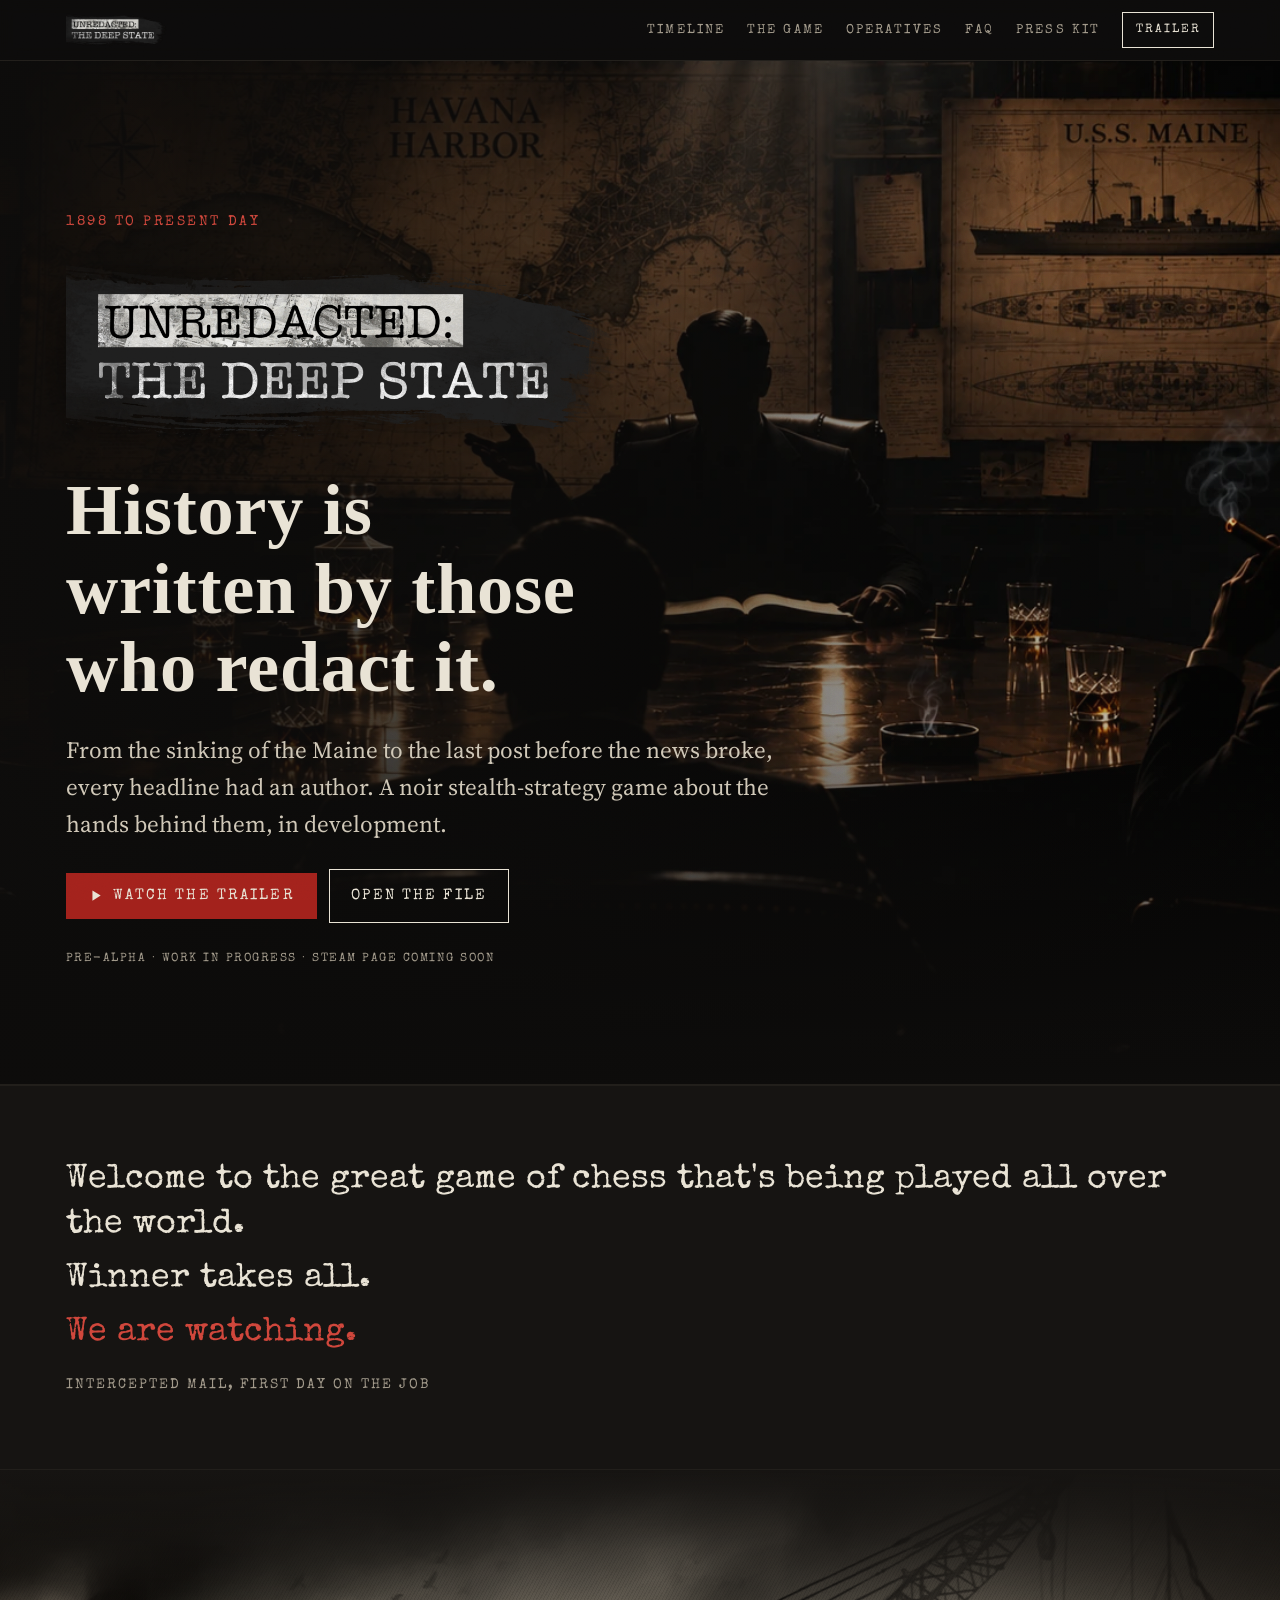
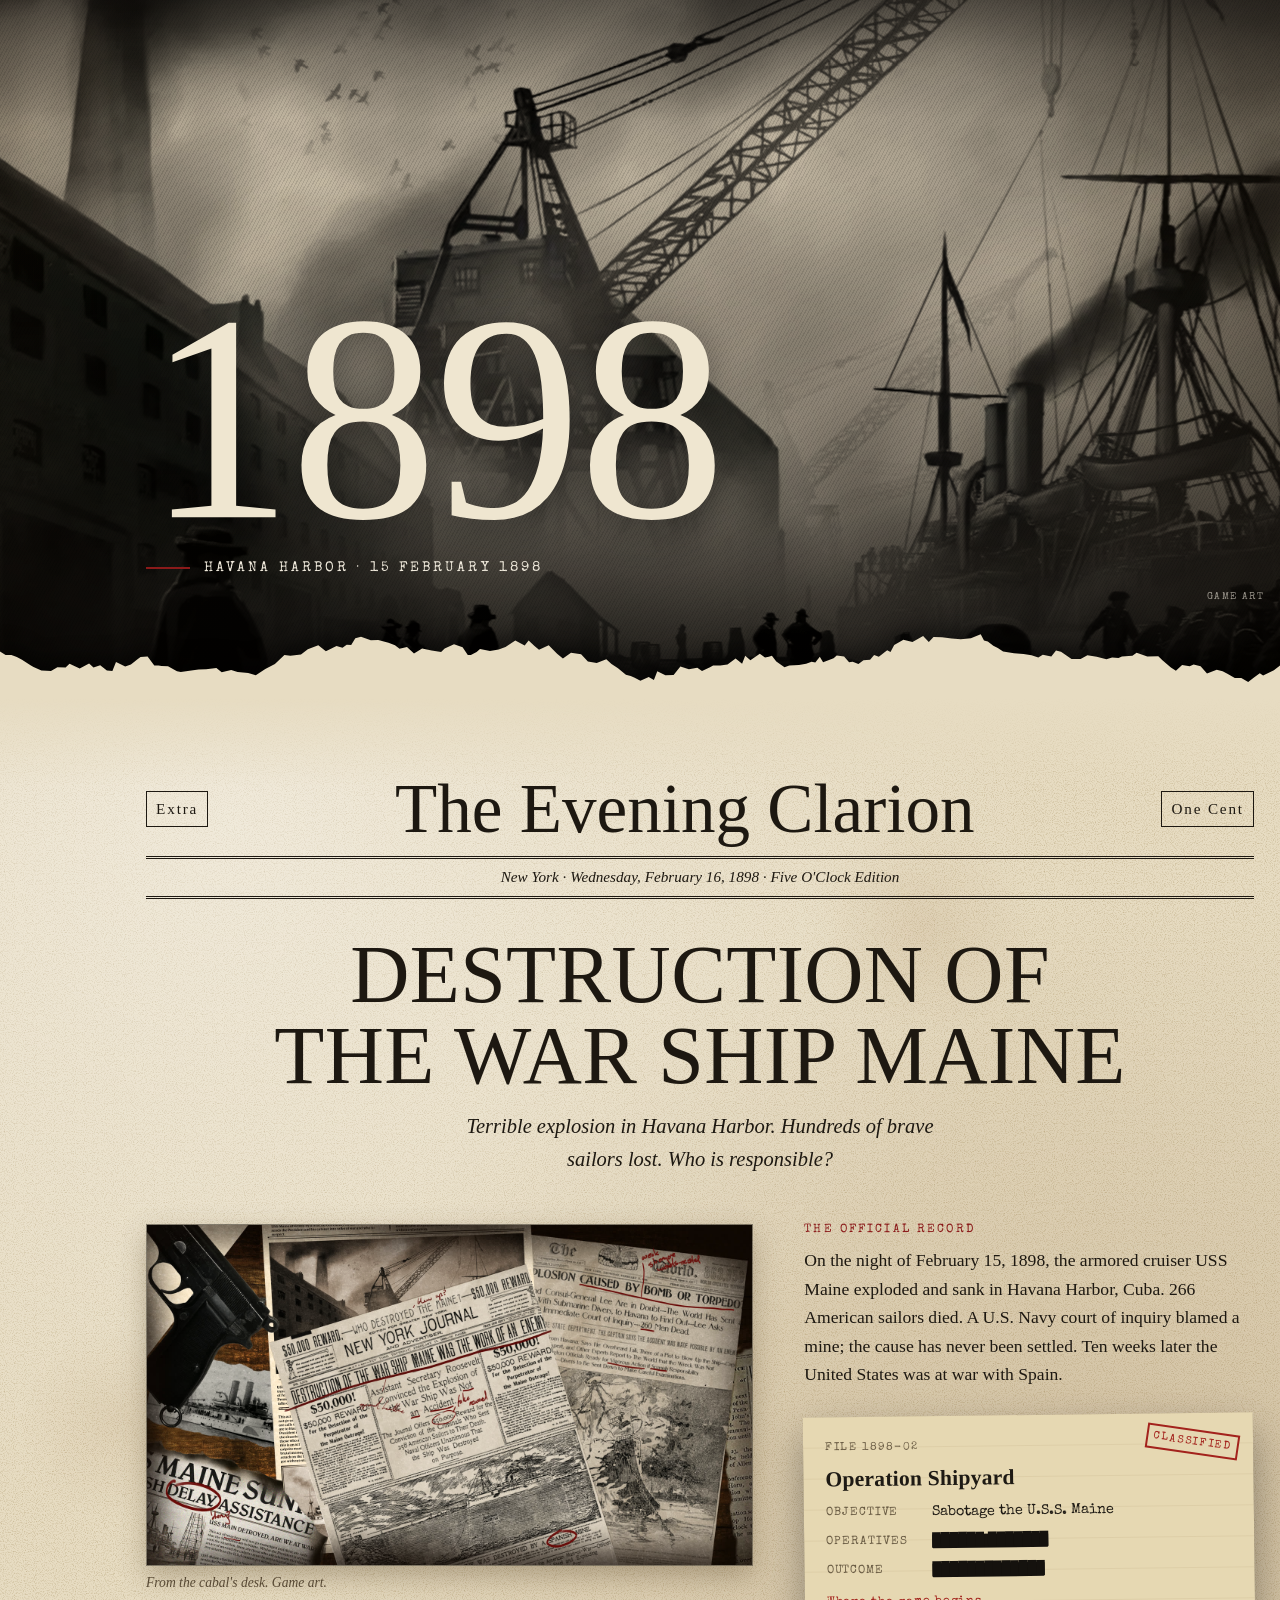
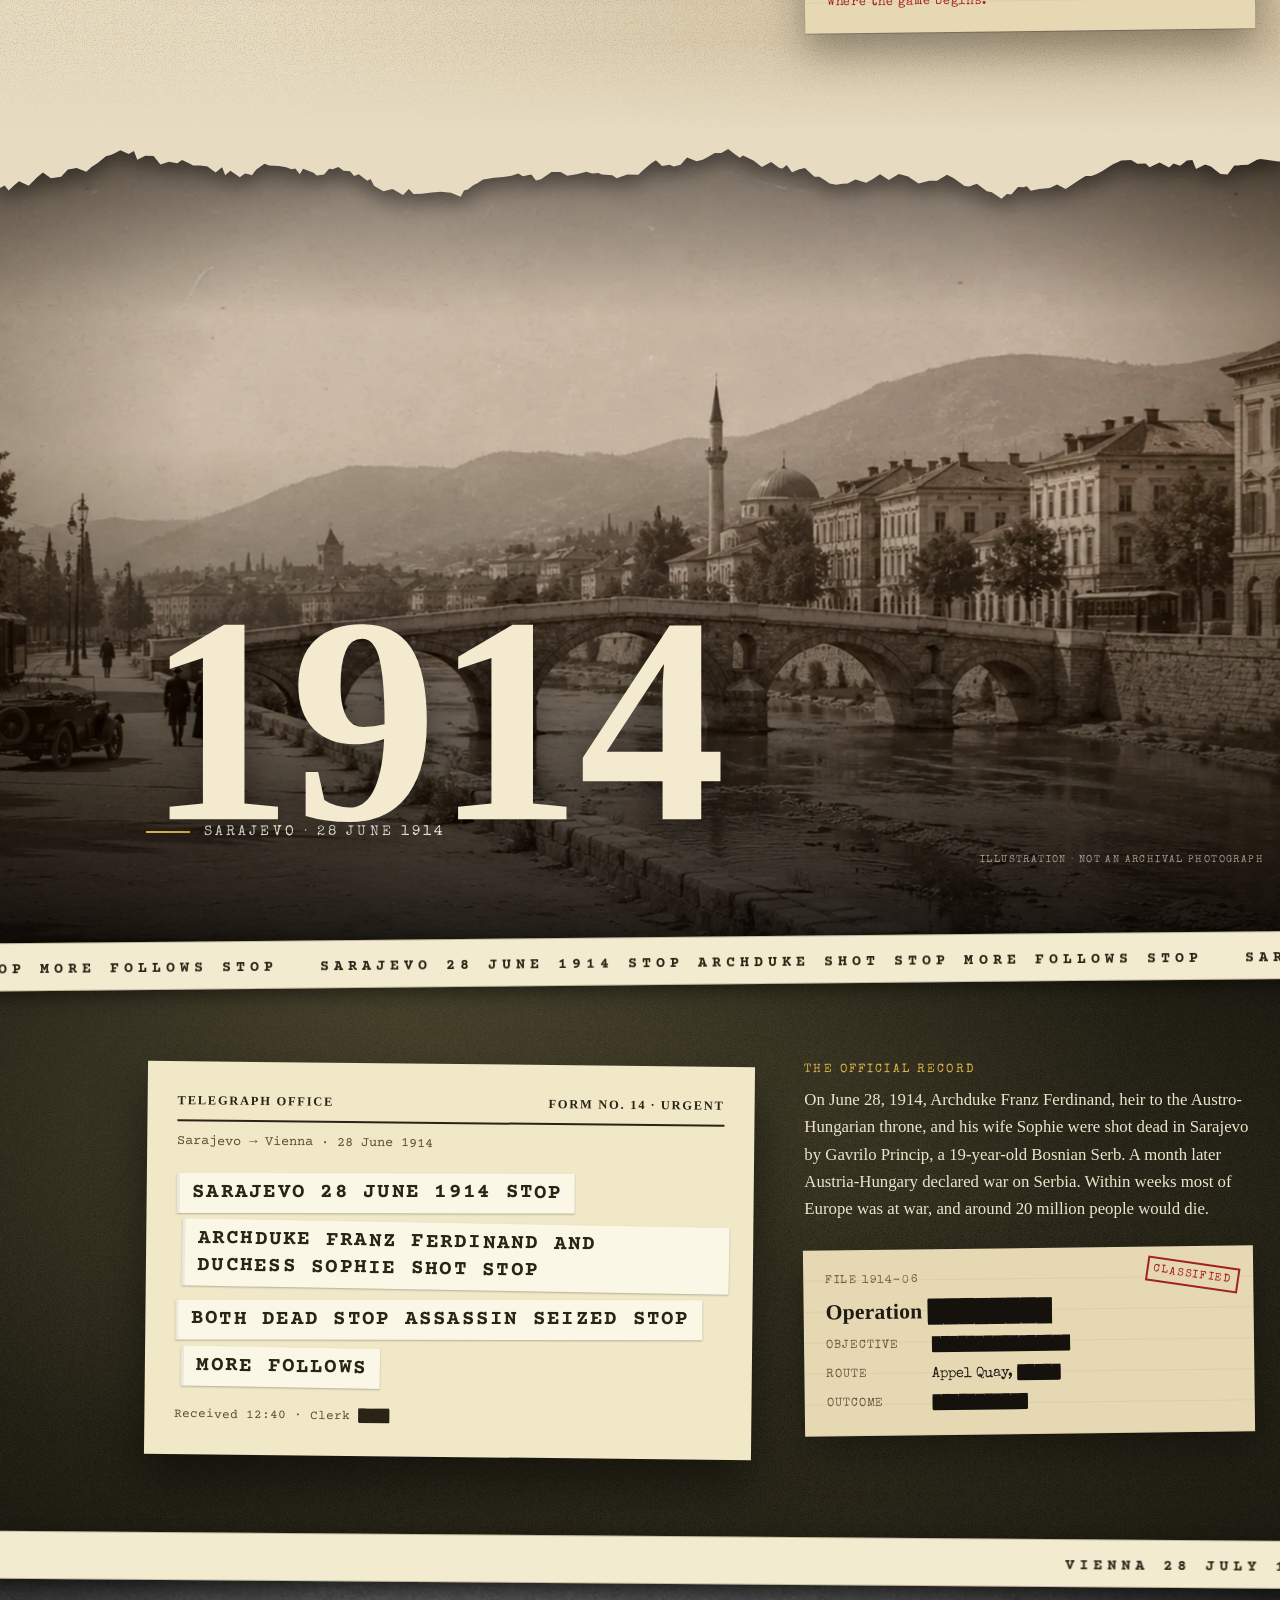
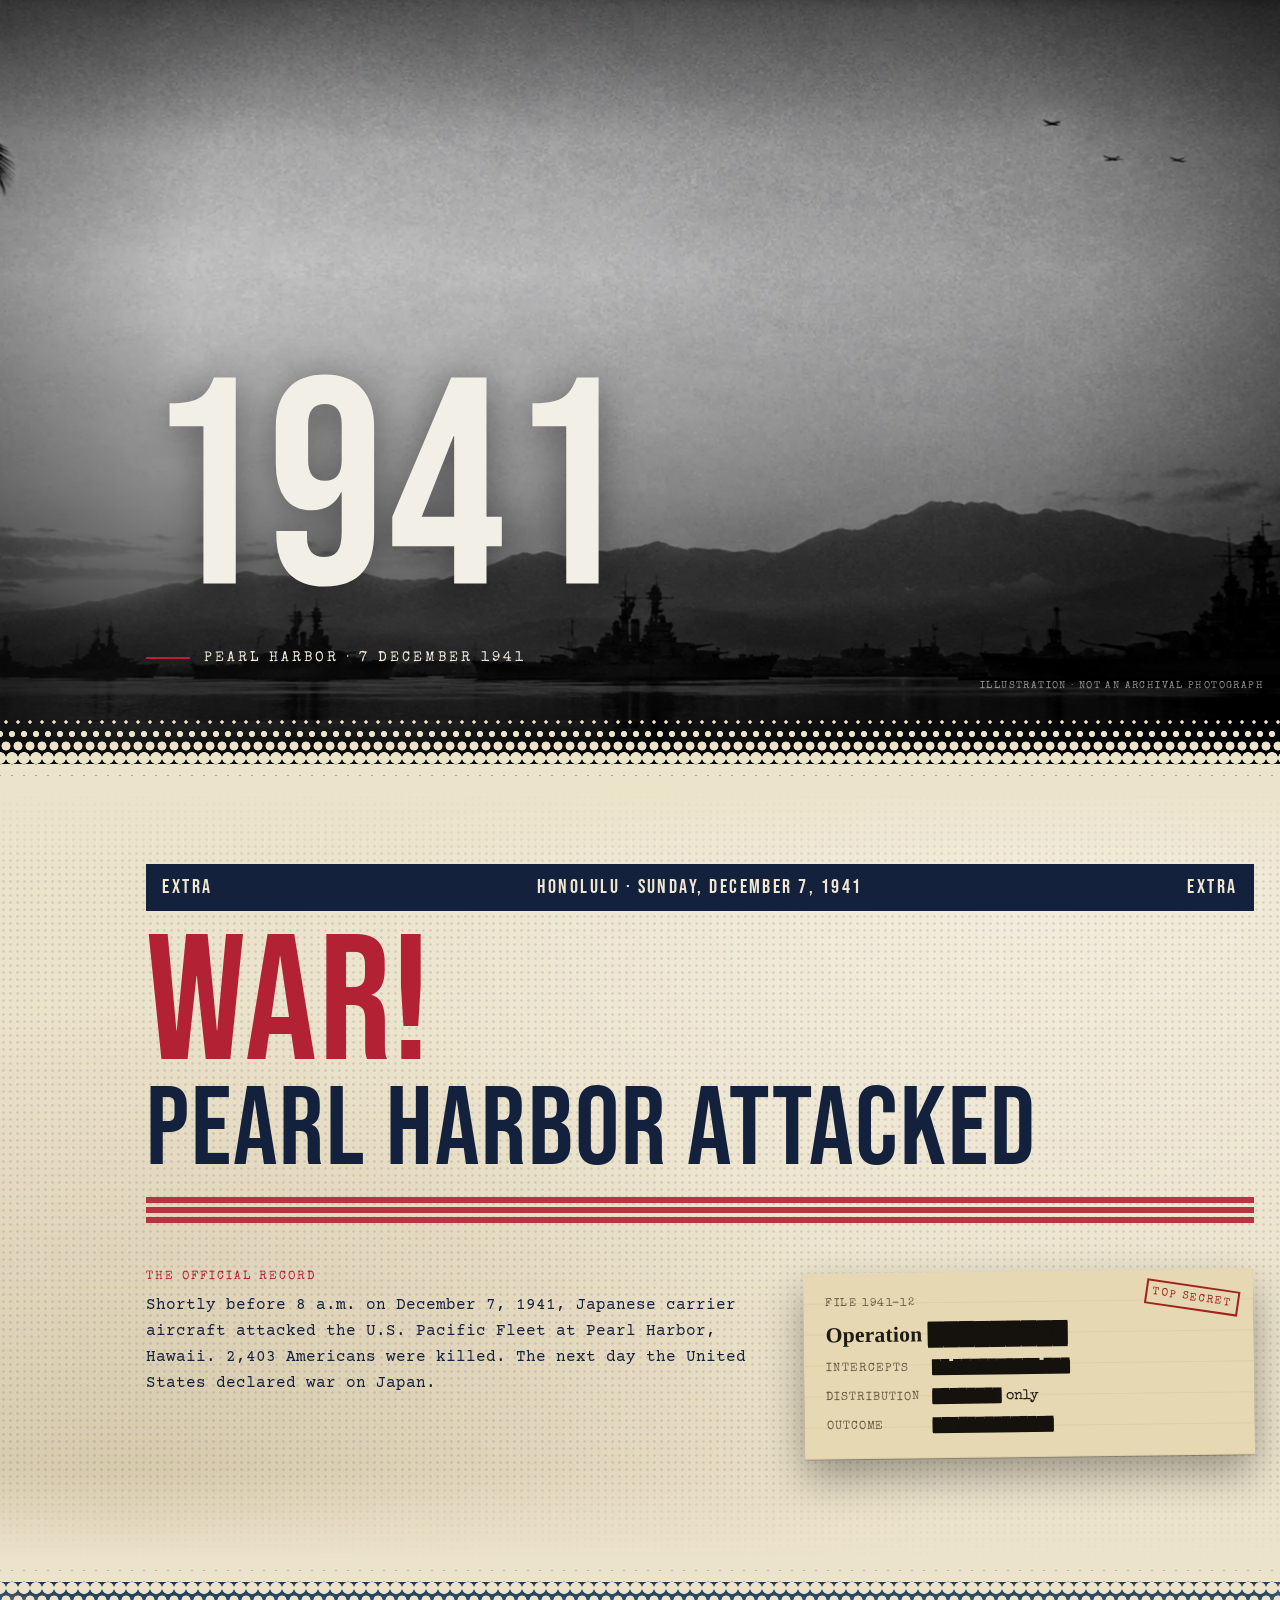
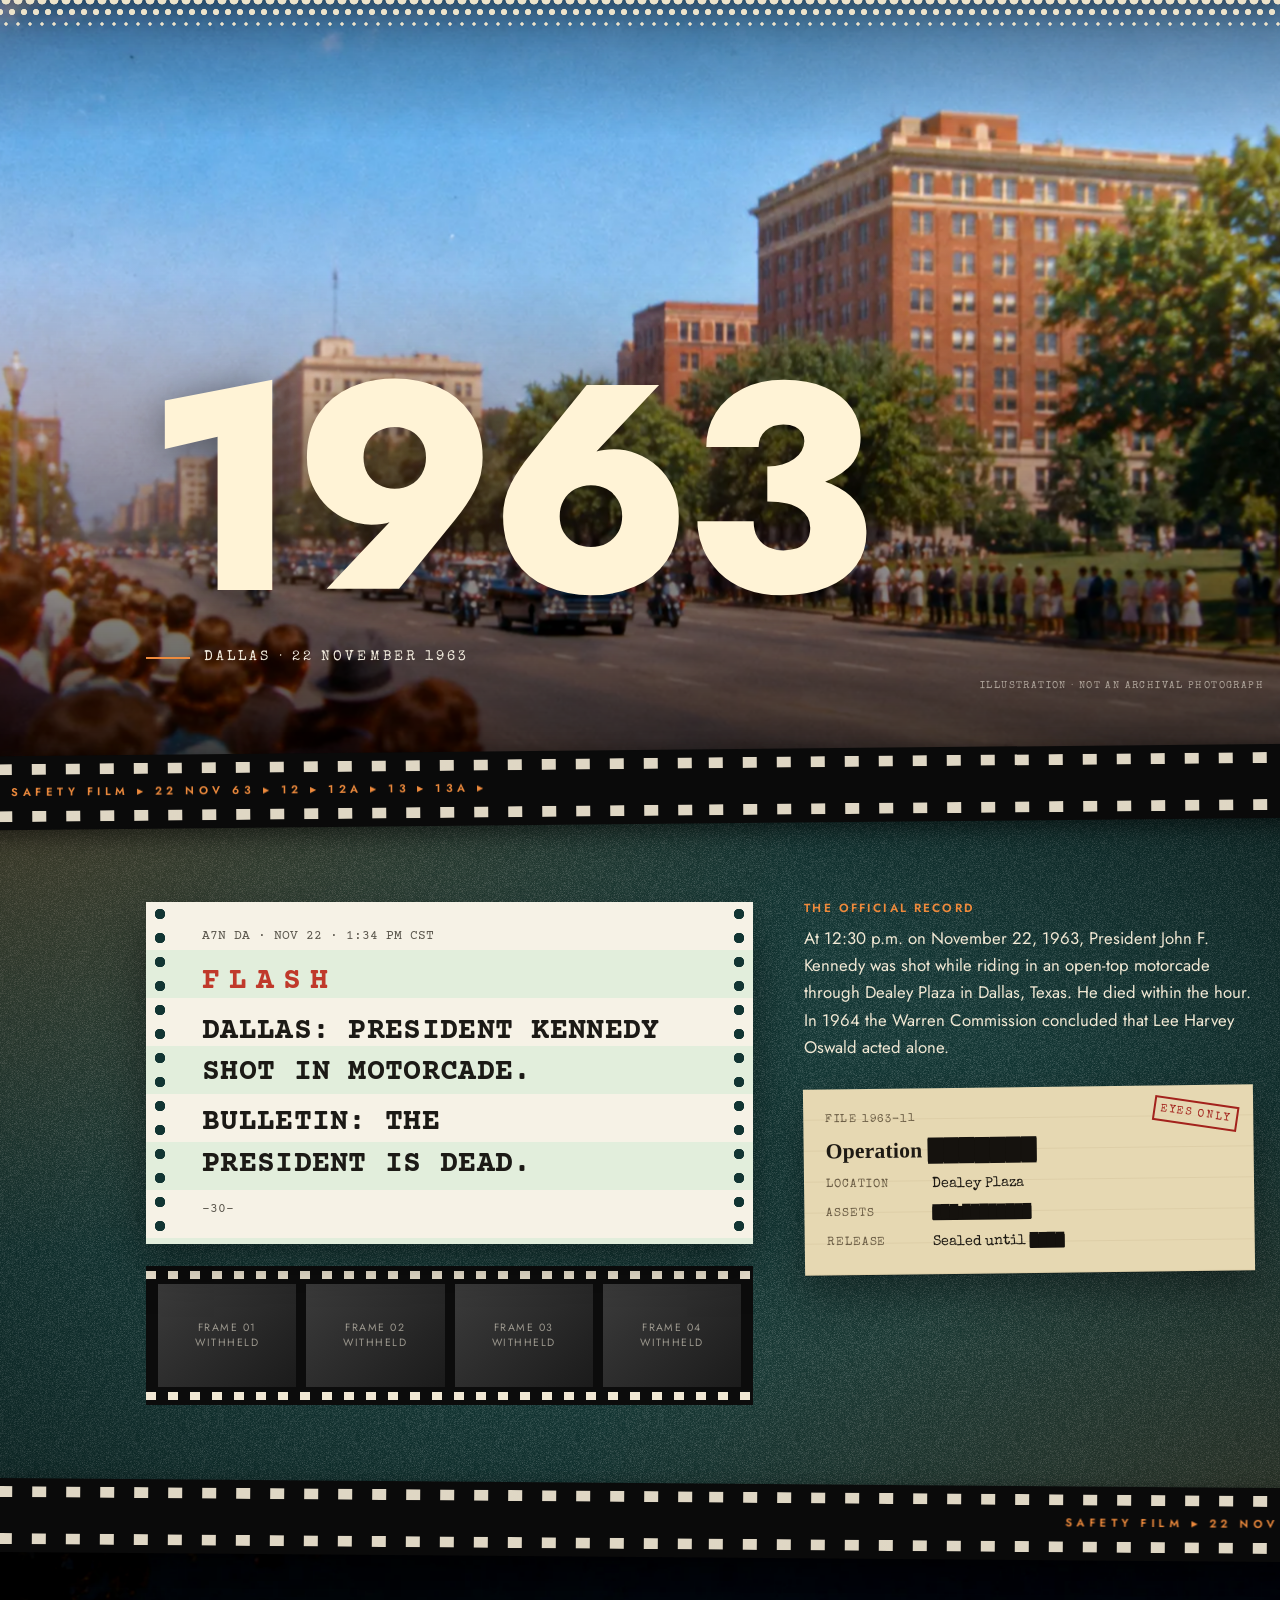
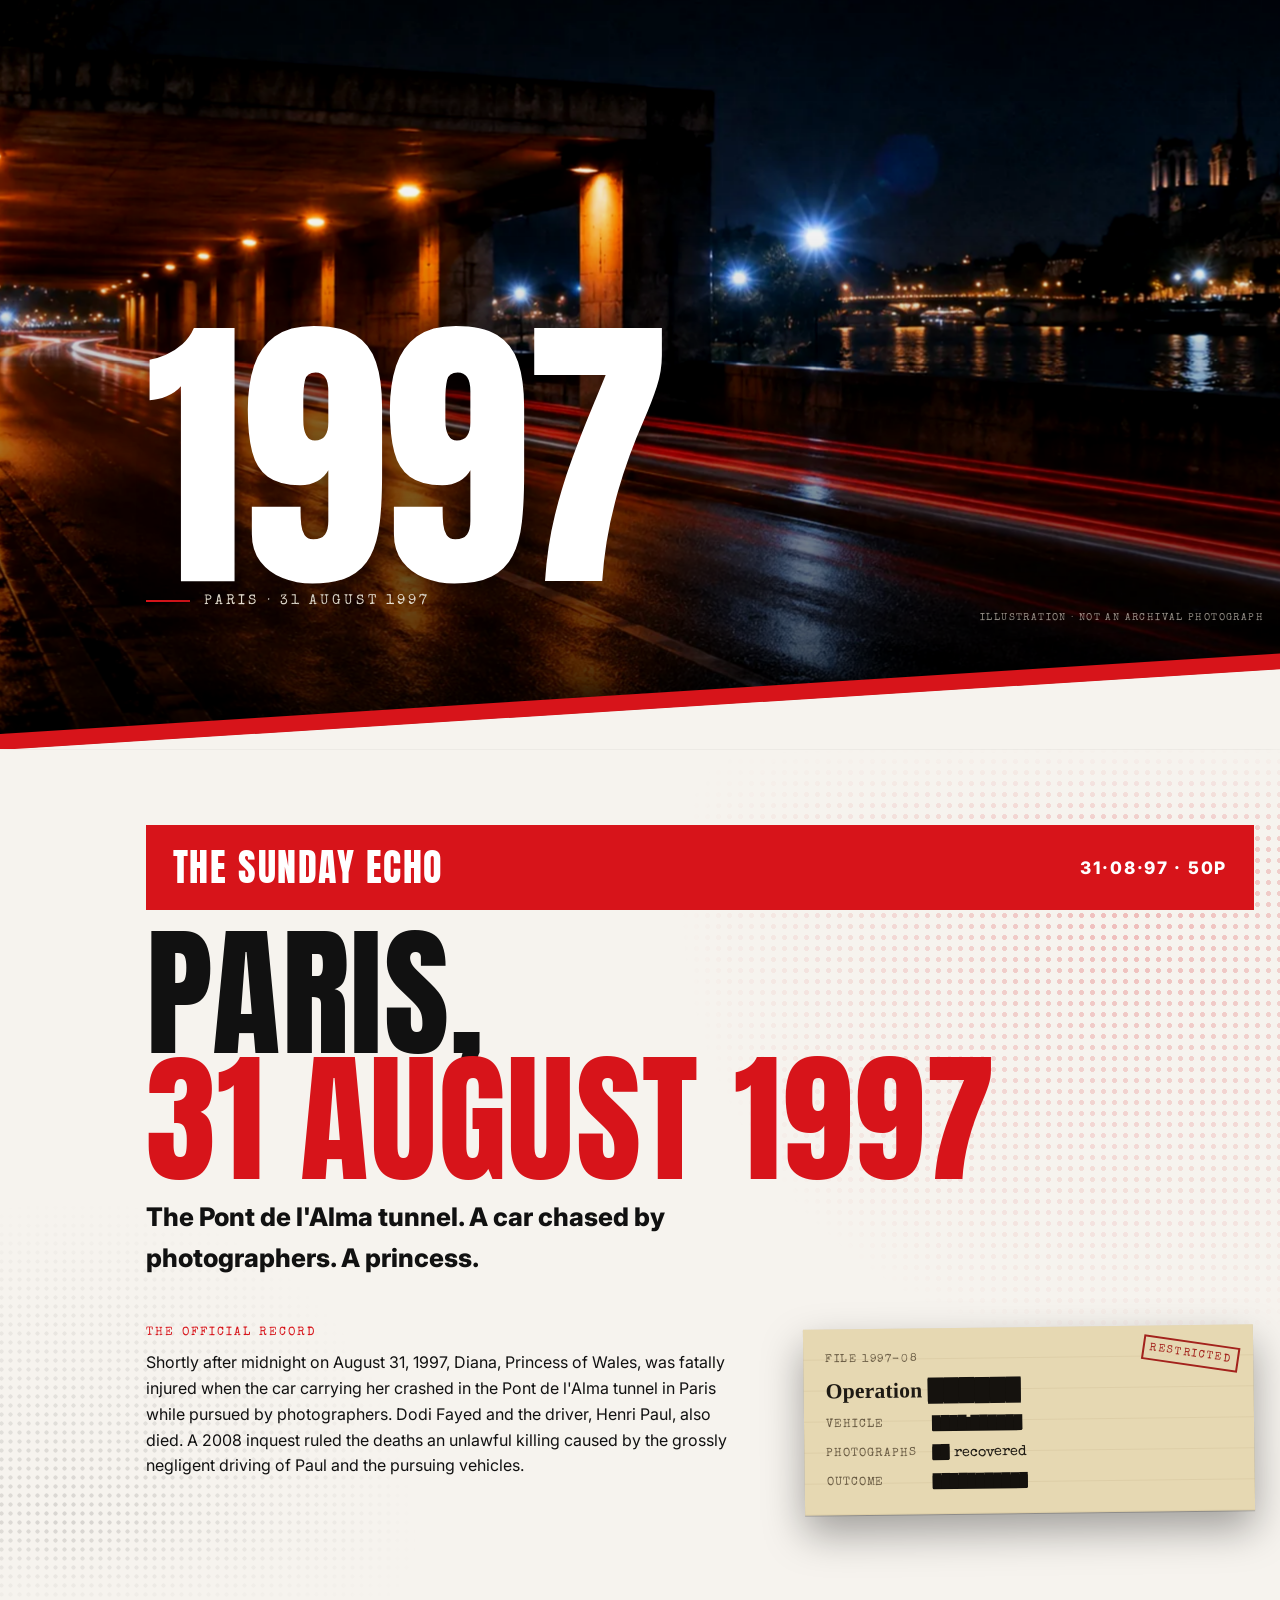
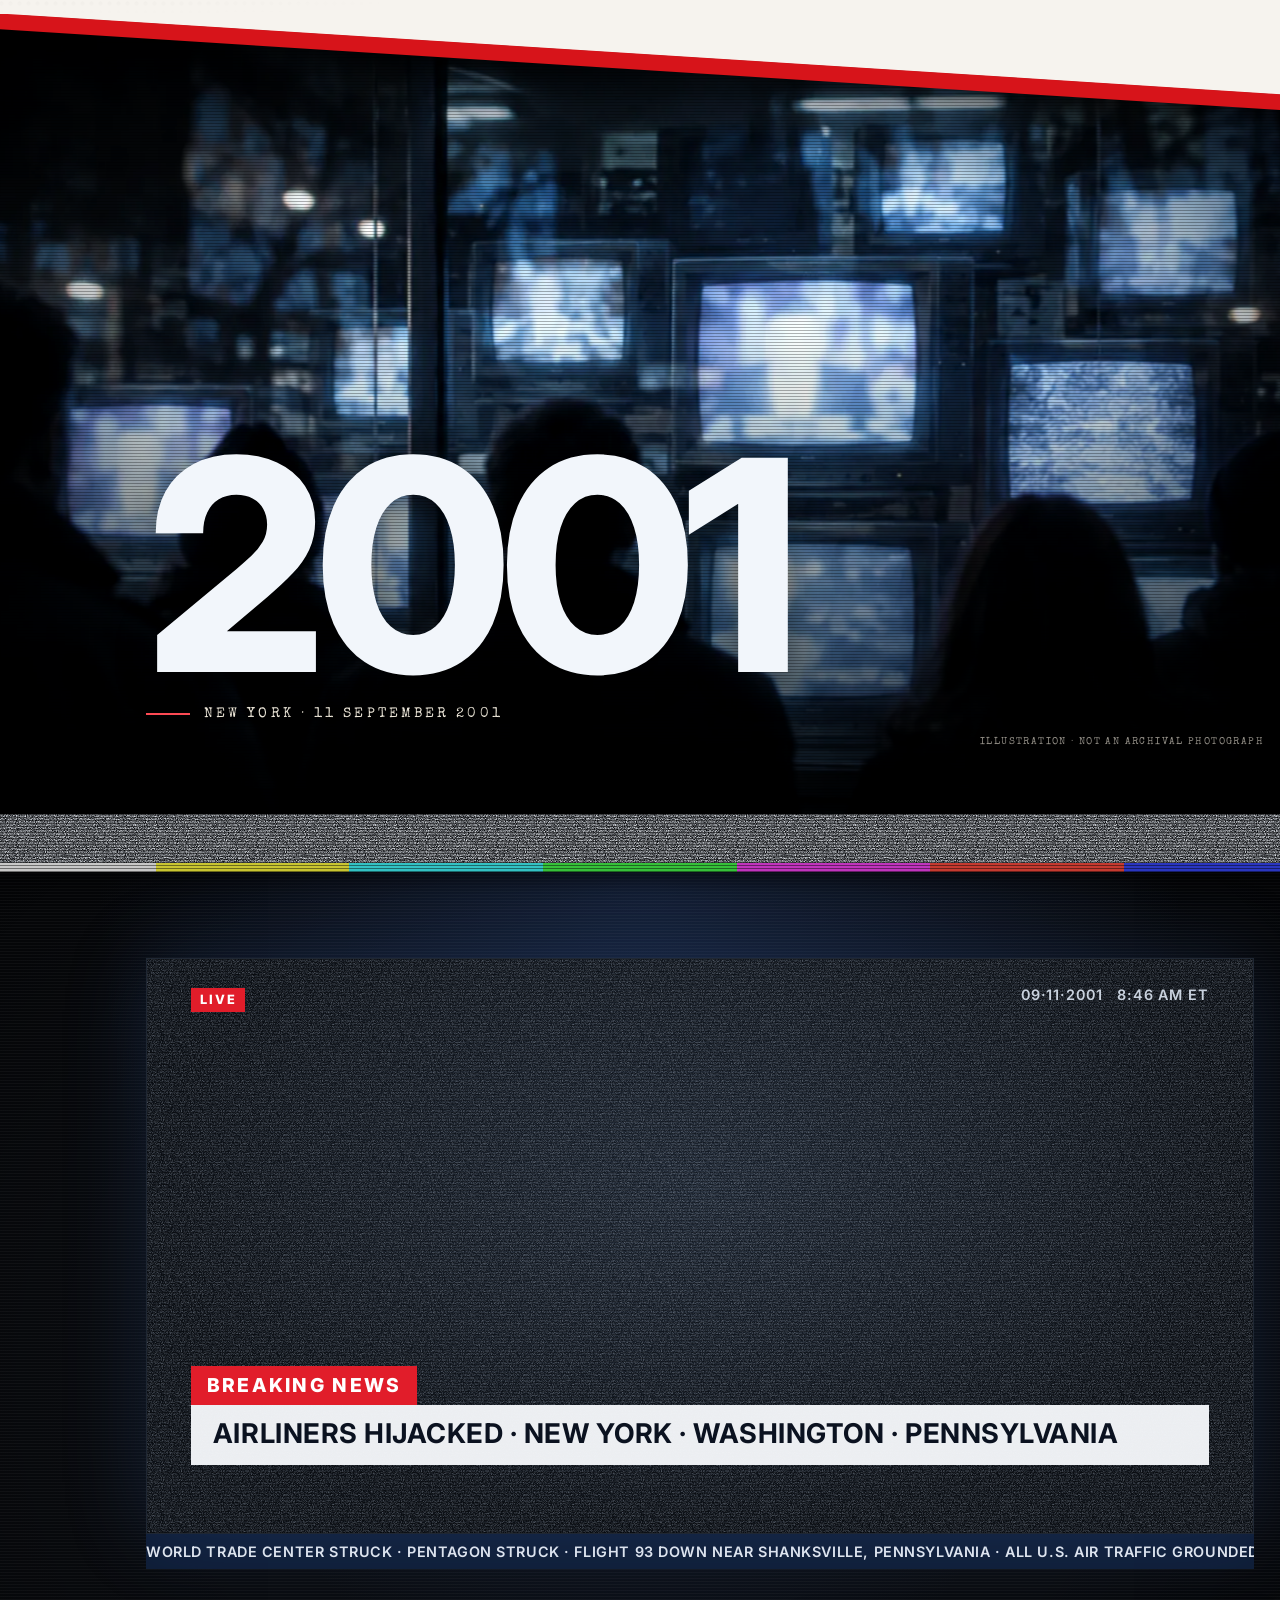
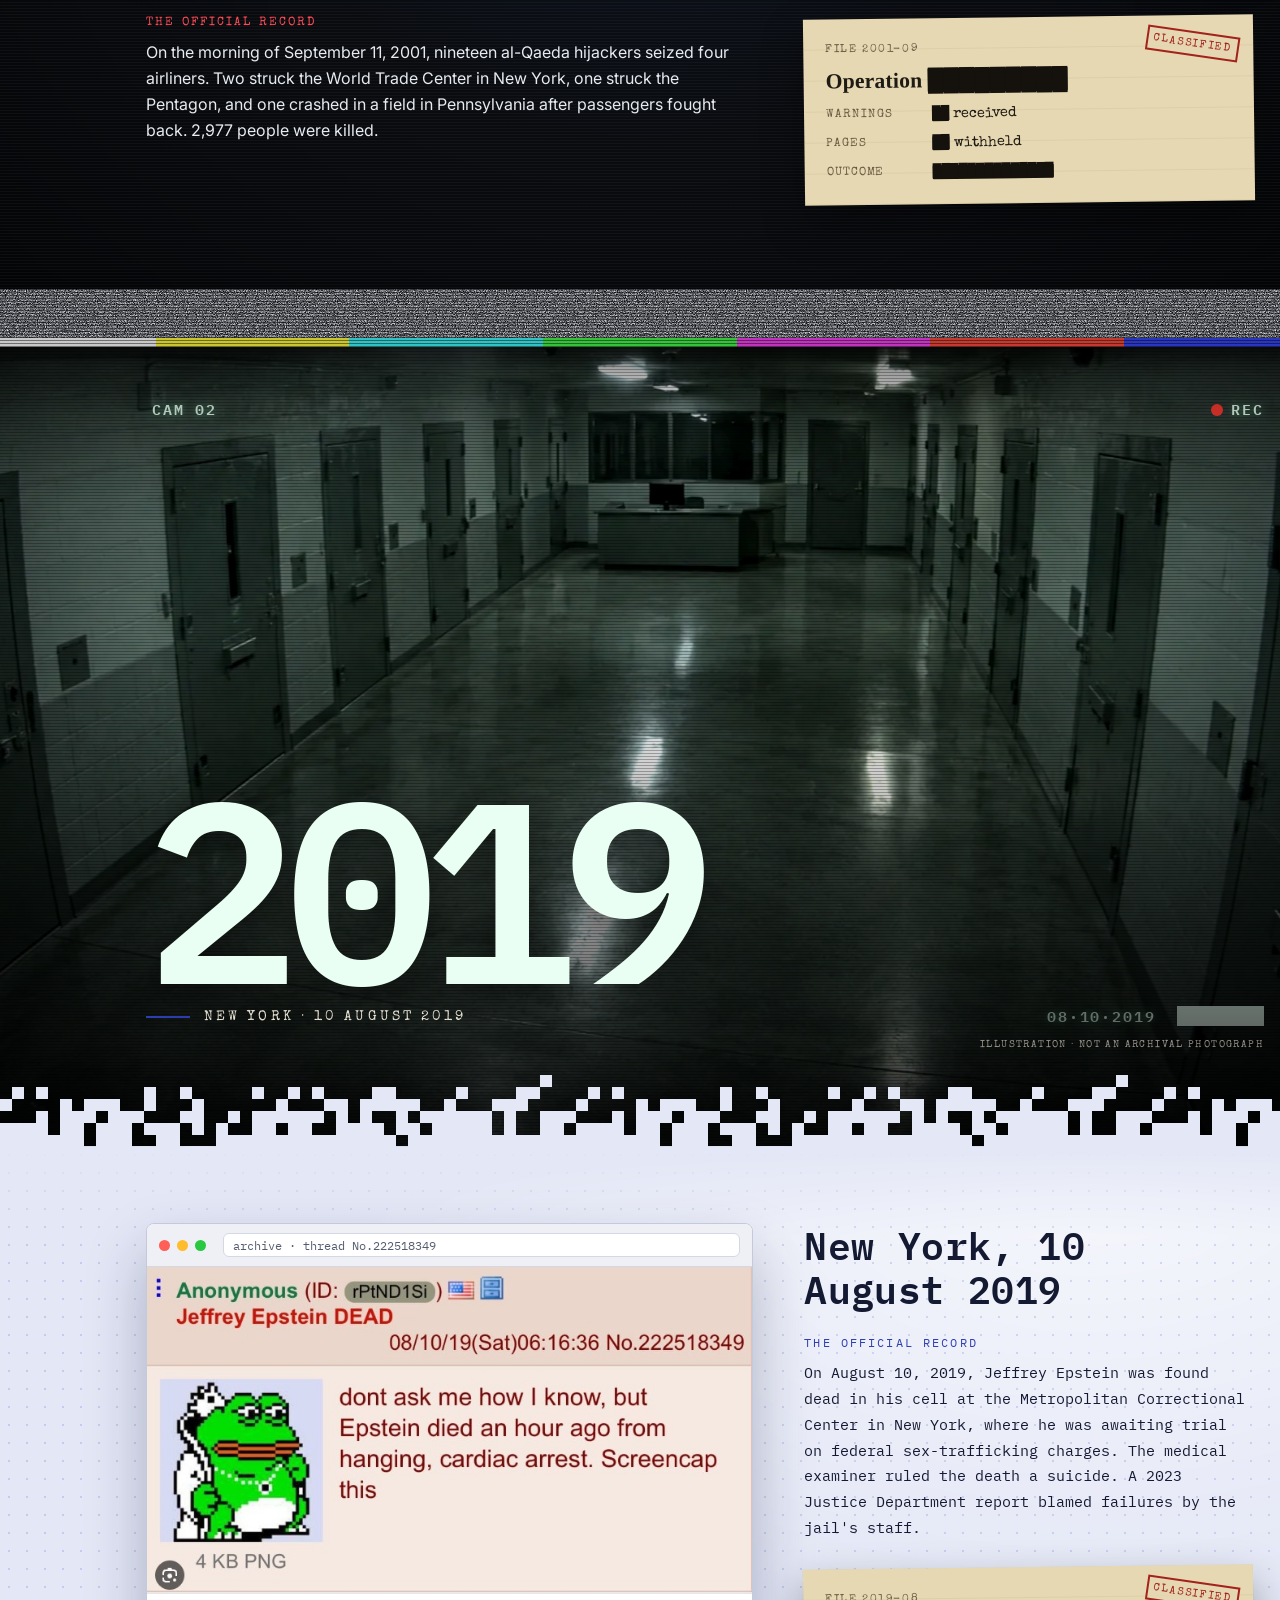
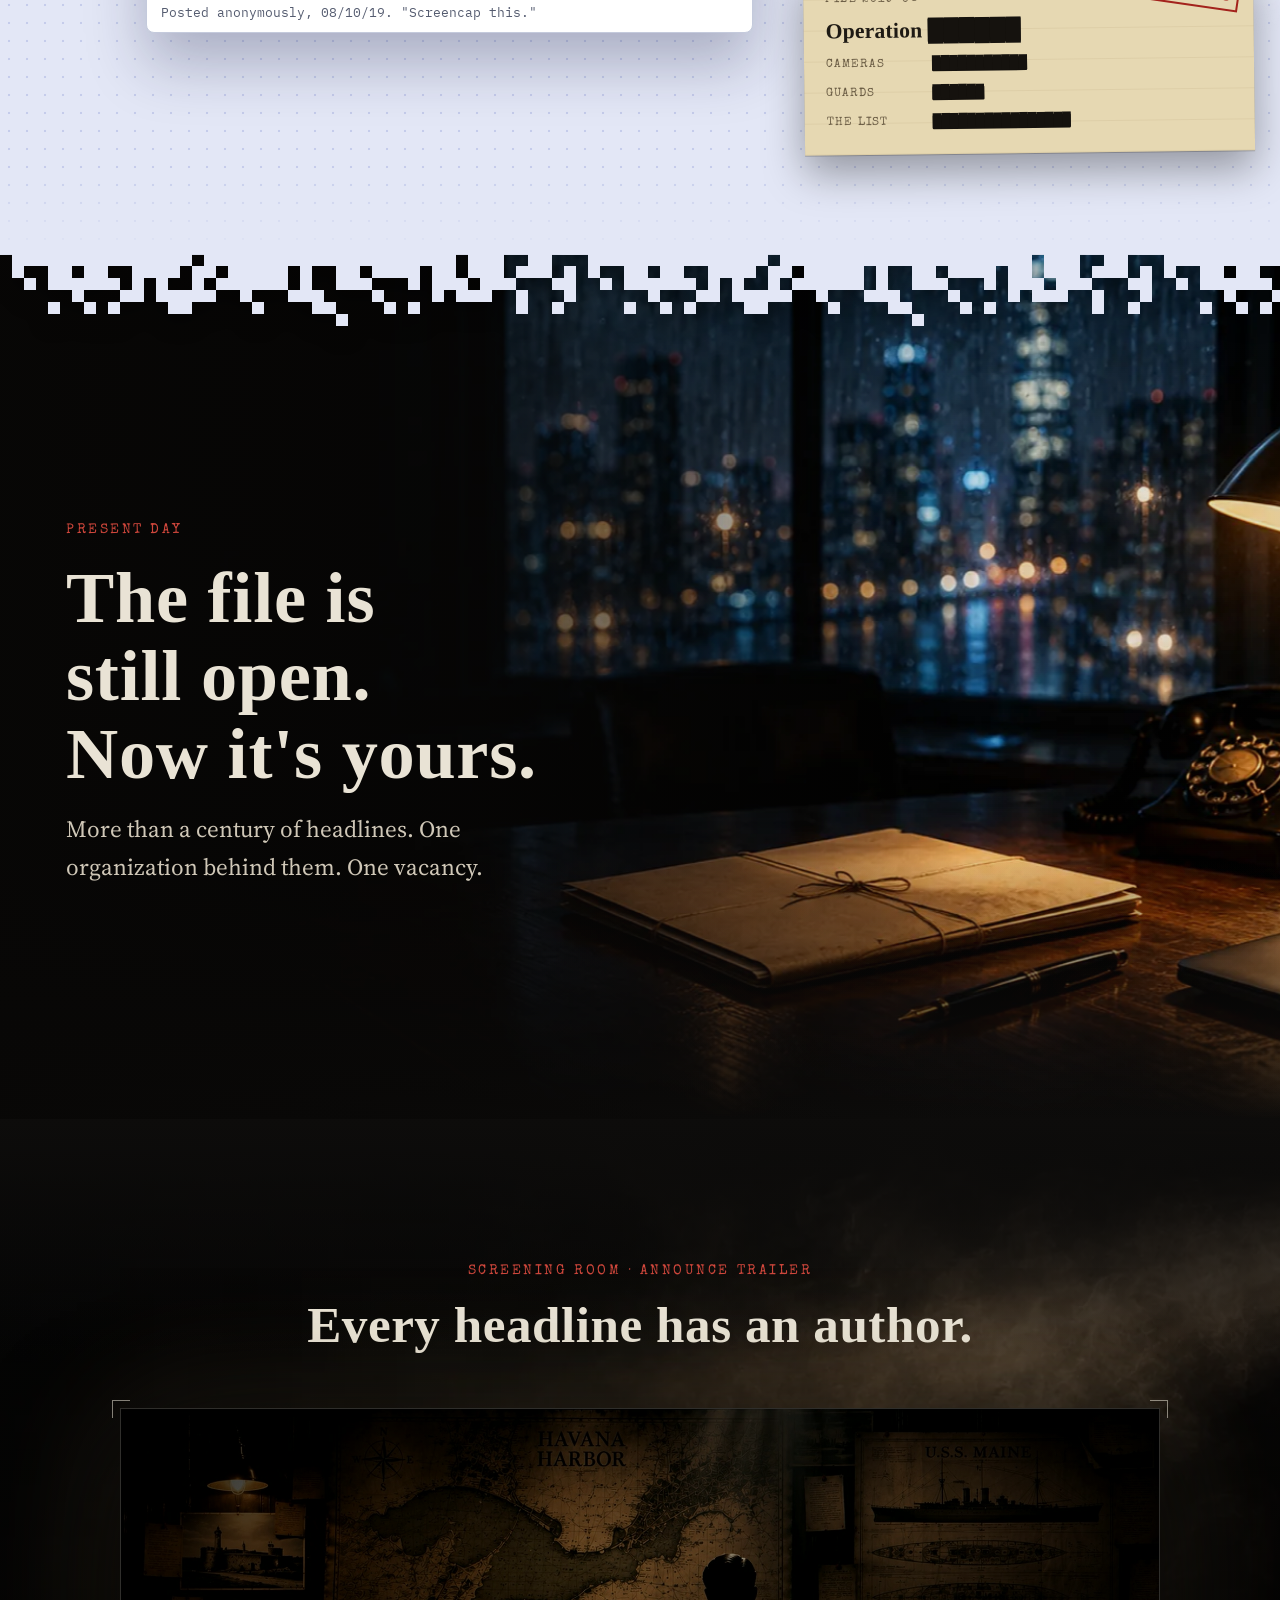
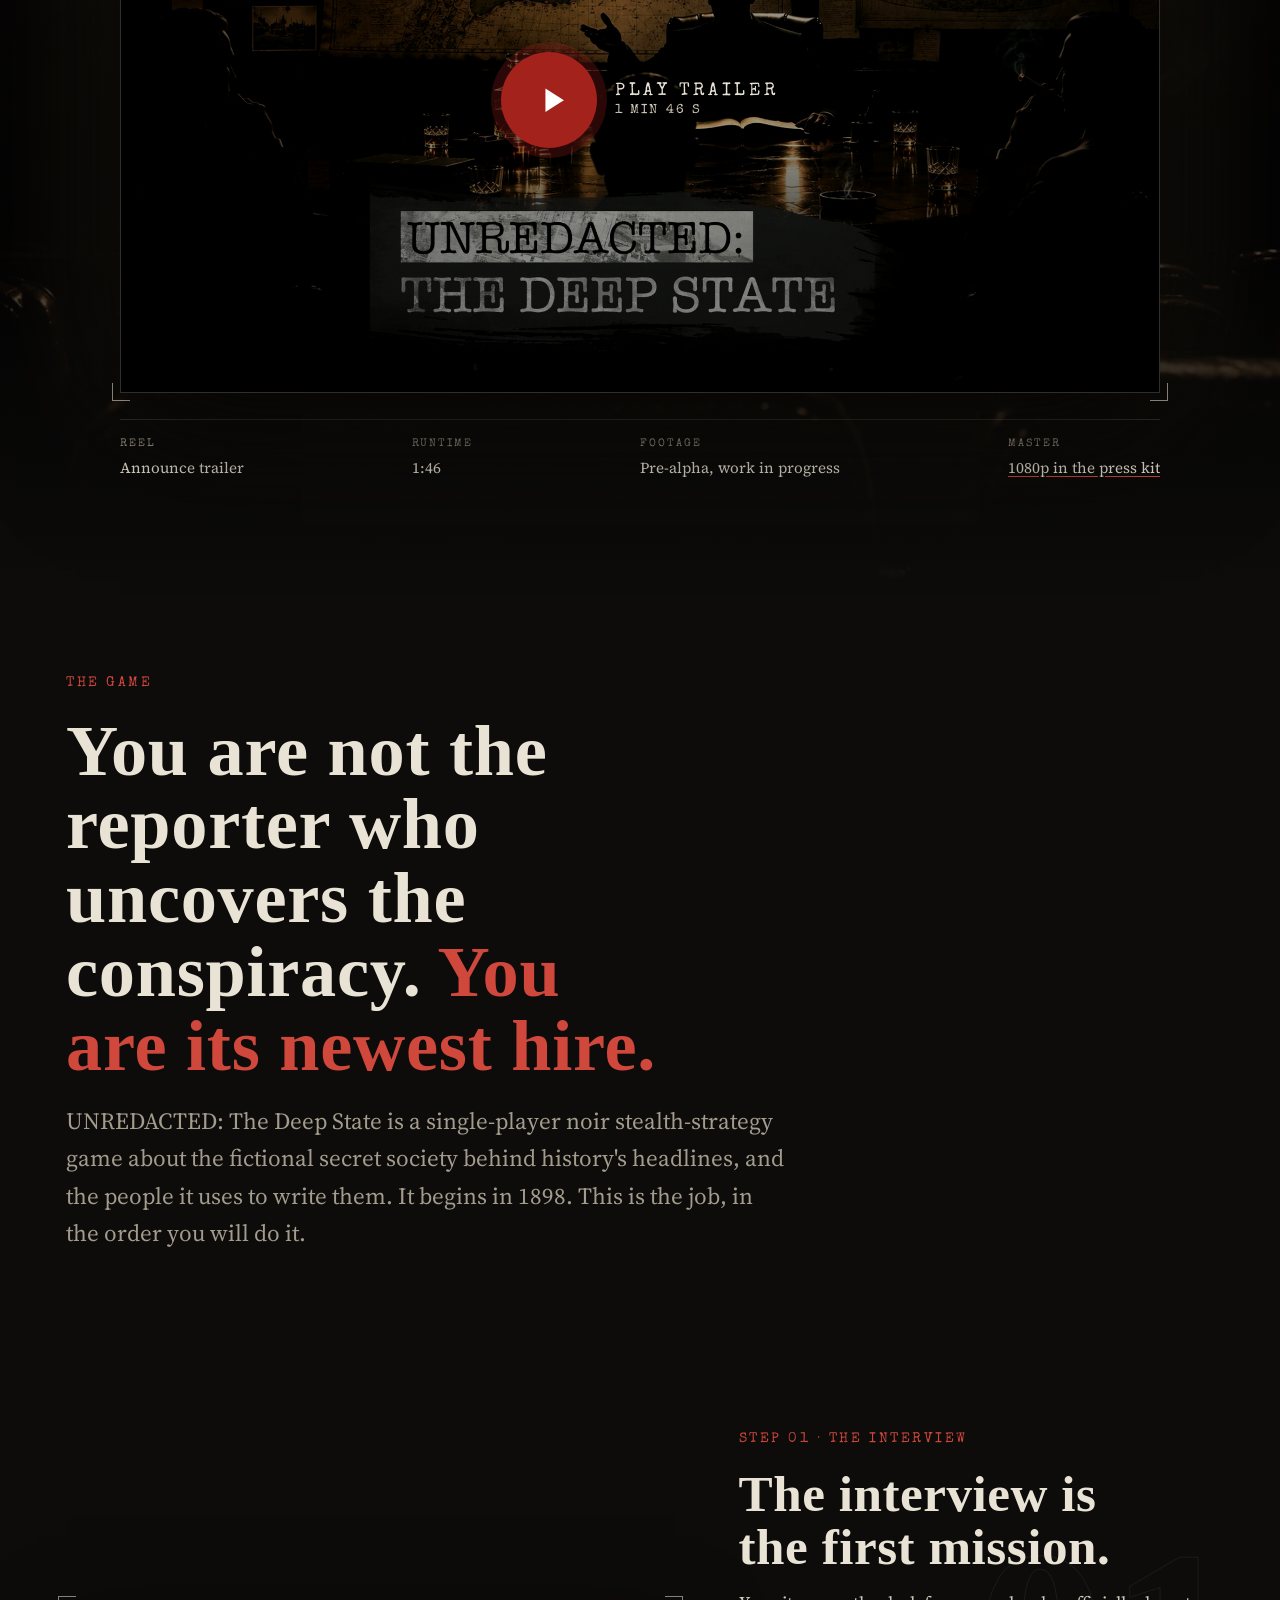
==== commit fea574e8: "Replace trailer with the timeline cut (1898 to present day) New announce, 30s and vertical cuts, web" ====
--- a/index.html
+++ b/index.html
@@ -18,10 +18,10 @@
 <link rel="preconnect" href="https://fonts.googleapis.com">
 <link rel="preconnect" href="https://fonts.gstatic.com" crossorigin>
 <link rel="stylesheet" href="https://fonts.googleapis.com/css2?family=Old+Standard+TT:wght@400;700&family=Source+Serif+4:ital,opsz,wght@0,8..60,400;0,8..60,600;1,8..60,400&family=Special+Elite&family=IM+Fell+English+SC&family=IM+Fell+English:ital@0;1&family=Bebas+Neue&family=Courier+Prime:wght@400;700&family=Jost:wght@400;600;800&family=Anton&family=Inter:wght@400;600;800&family=IBM+Plex+Mono:wght@400;600&display=swap">
-<link rel="stylesheet" href="assets/css/site.css?v=d1">
-<link rel="stylesheet" href="assets/css/timeline-masks.css?v=d1">
-<link rel="stylesheet" href="assets/css/timeline.css?v=d1">
-<link rel="stylesheet" href="assets/css/present.css?v=d1">
+<link rel="stylesheet" href="assets/css/site.css?v=v2a">
+<link rel="stylesheet" href="assets/css/timeline-masks.css?v=v2a">
+<link rel="stylesheet" href="assets/css/timeline.css?v=v2a">
+<link rel="stylesheet" href="assets/css/present.css?v=v2a">
 </head>
 <body>
 
@@ -439,19 +439,19 @@
       </header>
       <div class="reel">
         <div class="player">
-          <video id="trailer-video" controls preload="none" playsinline poster="assets/img/trailer-poster.jpg">
-            <source src="assets/video/trailer-720p.mp4" type="video/mp4">
+          <video id="trailer-video" controls preload="none" playsinline poster="assets/img/trailer-poster.jpg?v=2">
+            <source src="assets/video/trailer-720p.mp4?v=2" type="video/mp4">
             Your browser can't play this video. <a href="assets/video/trailer-720p.mp4">Download the trailer</a>.
           </video>
           <button class="play-cover" type="button" data-inline-play aria-label="Play the announce trailer">
-            <img src="assets/img/trailer-poster.jpg" alt="" width="1920" height="1080" loading="lazy">
-            <span class="play-ui"><span class="play-disc"><svg viewBox="0 0 24 24" aria-hidden="true"><path d="M8 5v14l11-7z"/></svg></span><span class="play-text">Play trailer<small>1 min 31 s</small></span></span>
+            <img src="assets/img/trailer-poster.jpg?v=2" alt="" width="1920" height="1080" loading="lazy">
+            <span class="play-ui"><span class="play-disc"><svg viewBox="0 0 24 24" aria-hidden="true"><path d="M8 5v14l11-7z"/></svg></span><span class="play-text">Play trailer<small>1 min 46 s</small></span></span>
           </button>
           <i class="crop tl"></i><i class="crop tr"></i><i class="crop bl"></i><i class="crop br"></i>
         </div>
         <dl class="reel-meta">
           <div><dt>Reel</dt><dd>Announce trailer</dd></div>
-          <div><dt>Runtime</dt><dd>1:31</dd></div>
+          <div><dt>Runtime</dt><dd>1:46</dd></div>
           <div><dt>Footage</dt><dd>Pre-alpha, work in progress</dd></div>
           <div><dt>Master</dt><dd><a href="presskit/#videos">1080p in the press kit</a></dd></div>
         </dl>
@@ -687,7 +687,7 @@
   <div id="lb-body"></div>
 </dialog>
 
-<script src="assets/js/site.js?v=d1"></script>
-<script src="assets/js/timeline.js?v=d1"></script>
+<script src="assets/js/site.js?v=v2a"></script>
+<script src="assets/js/timeline.js?v=v2a"></script>
 </body>
 </html>
